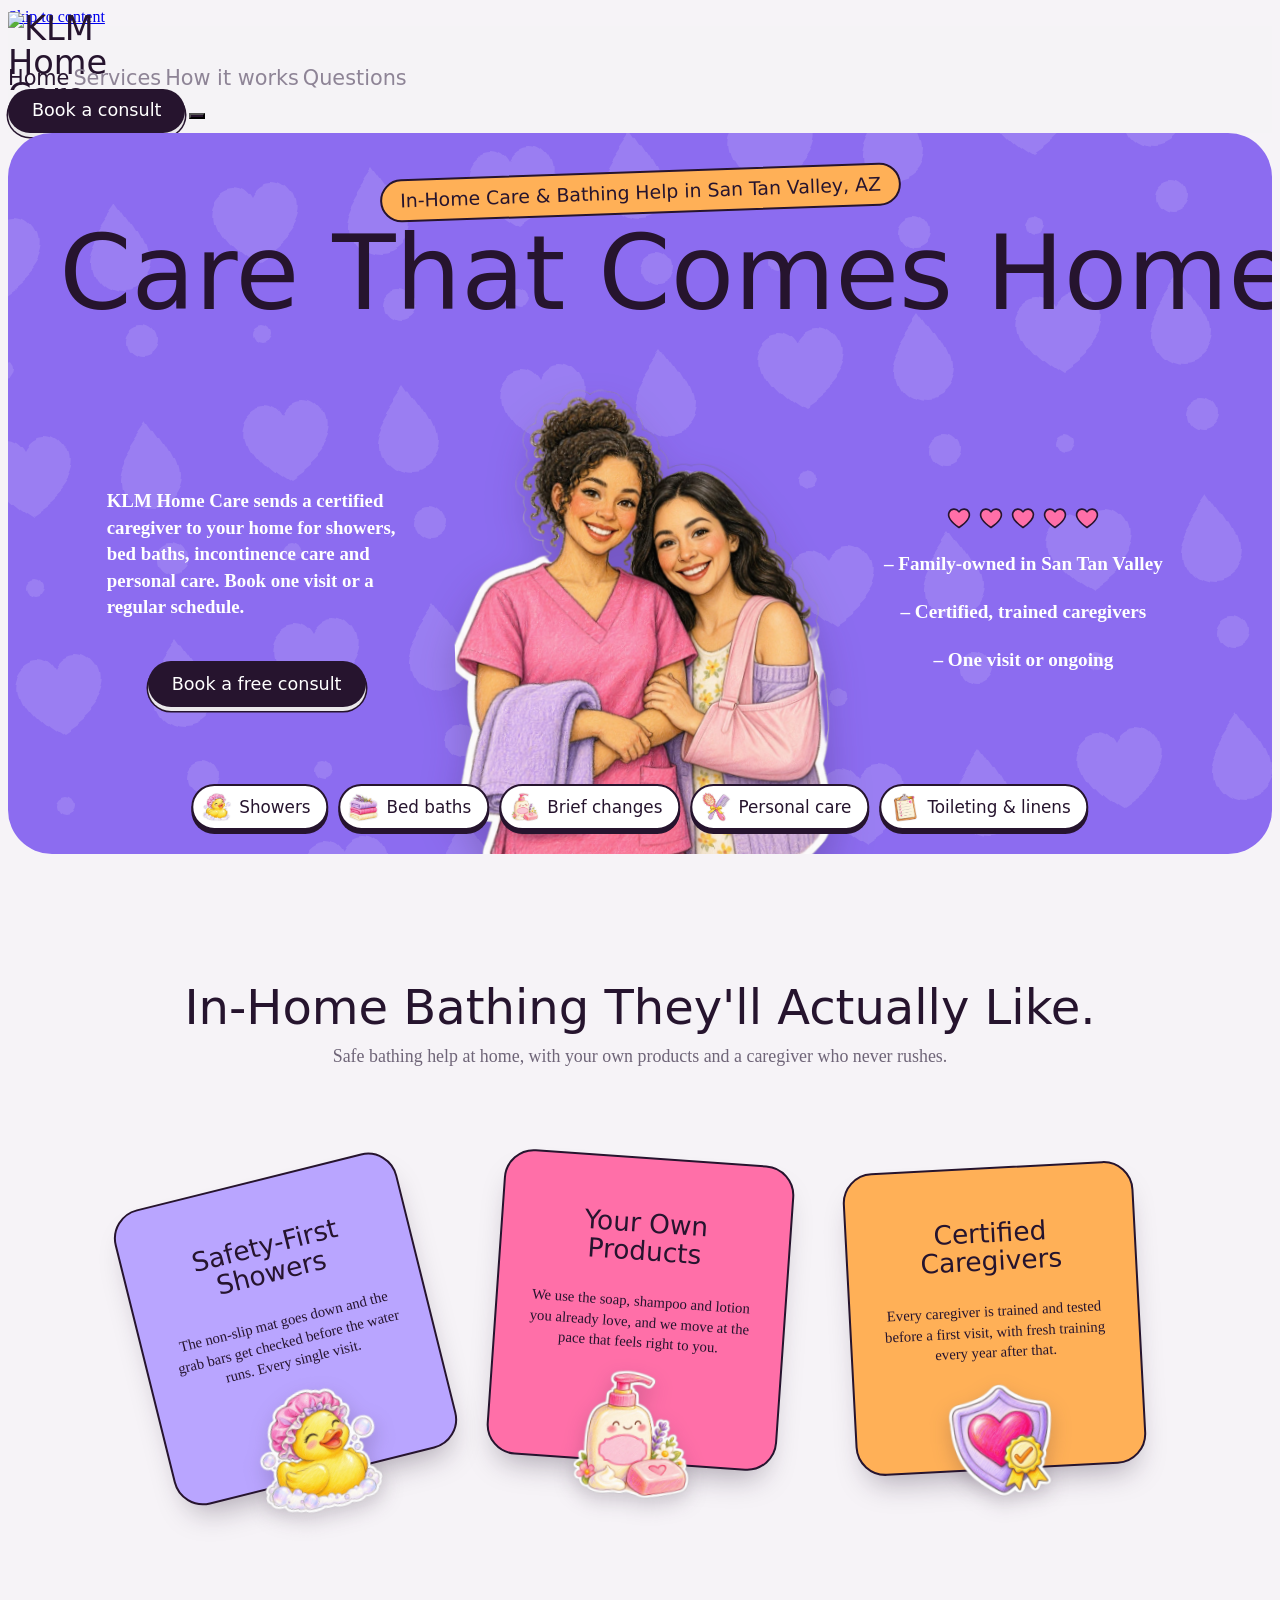
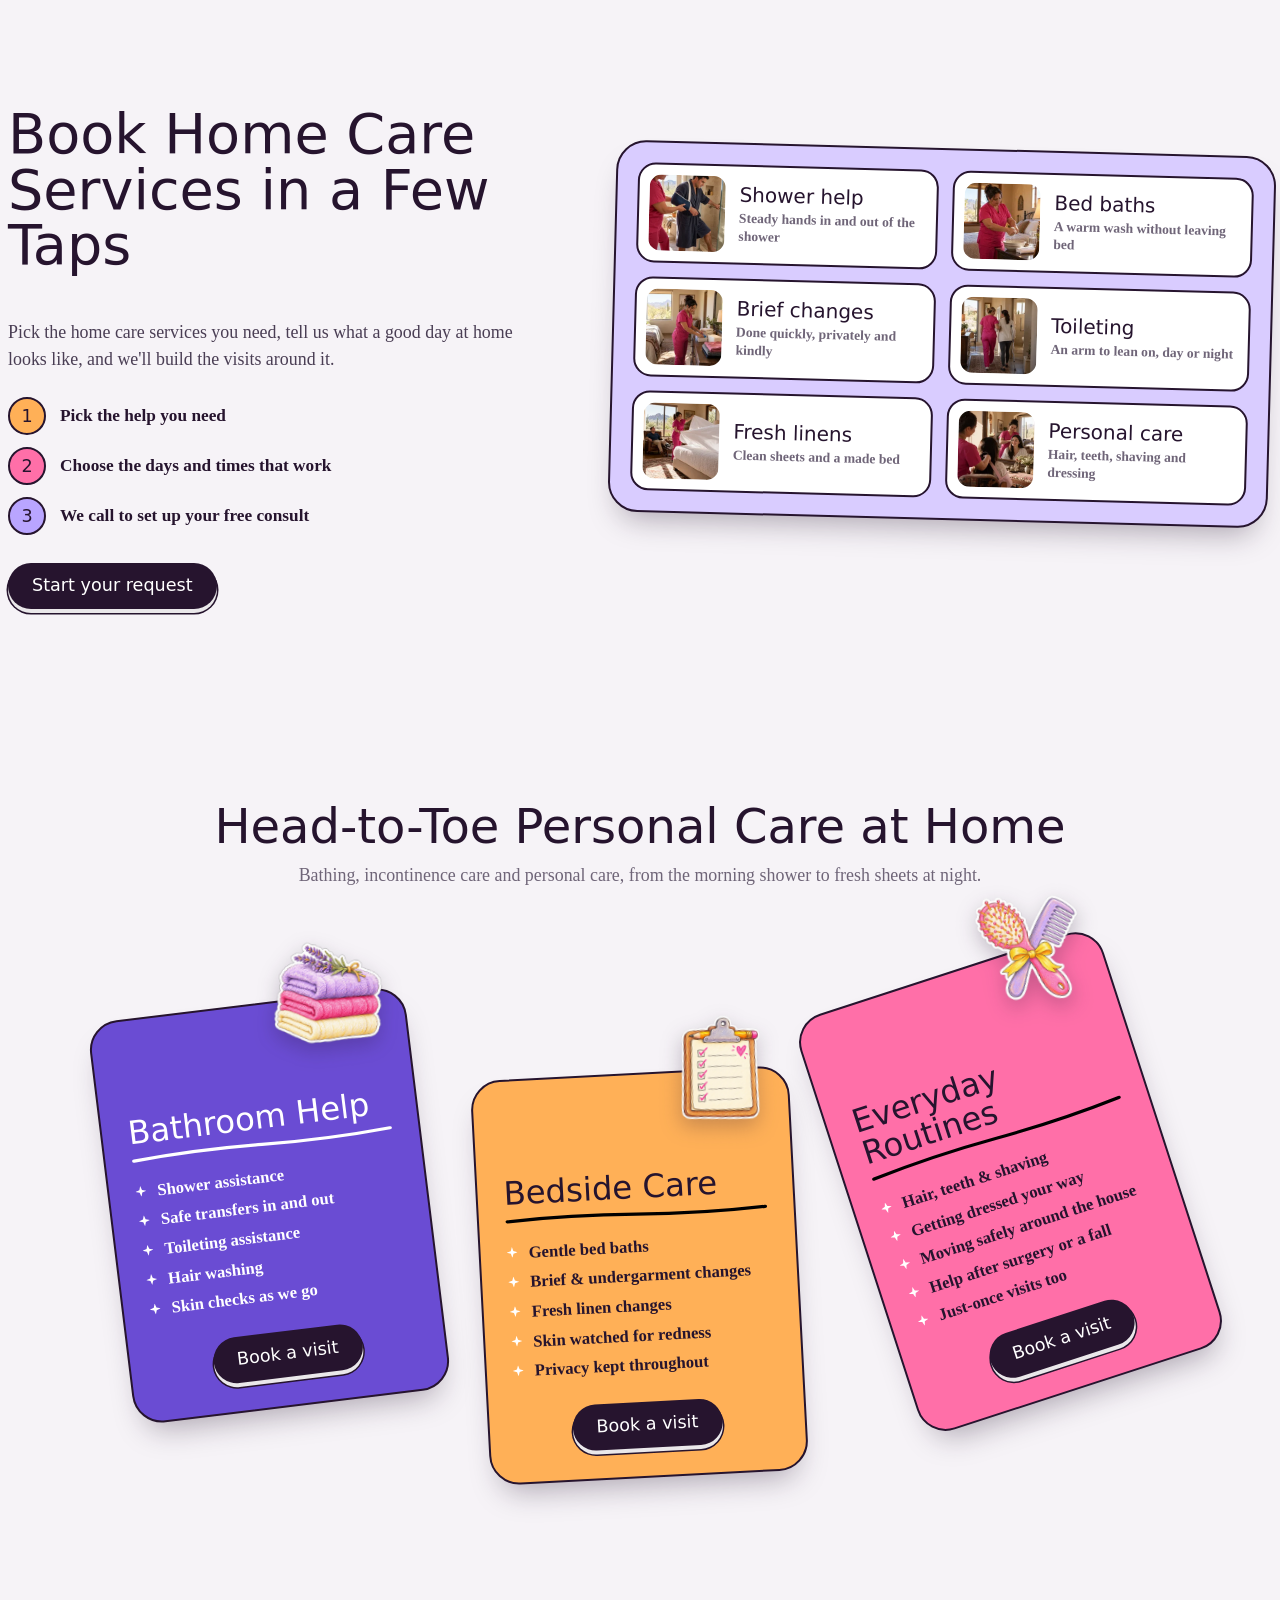
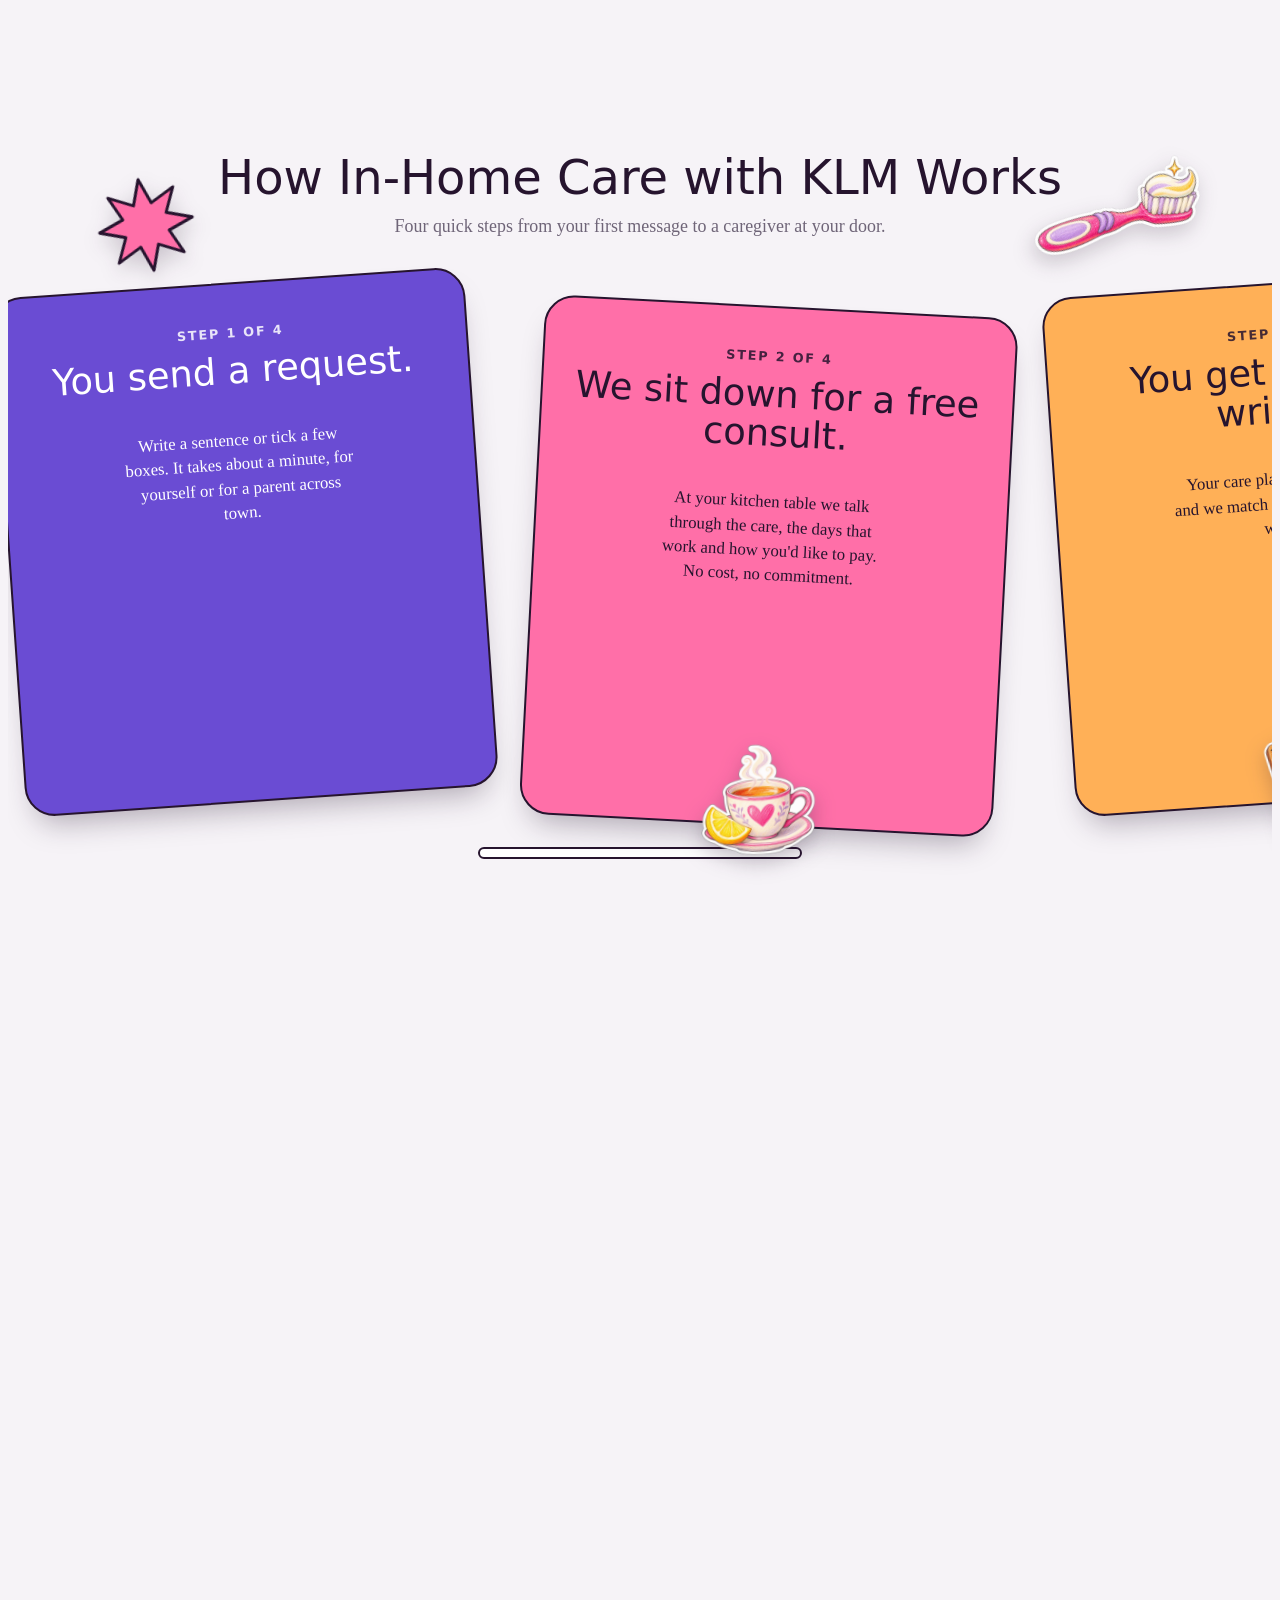
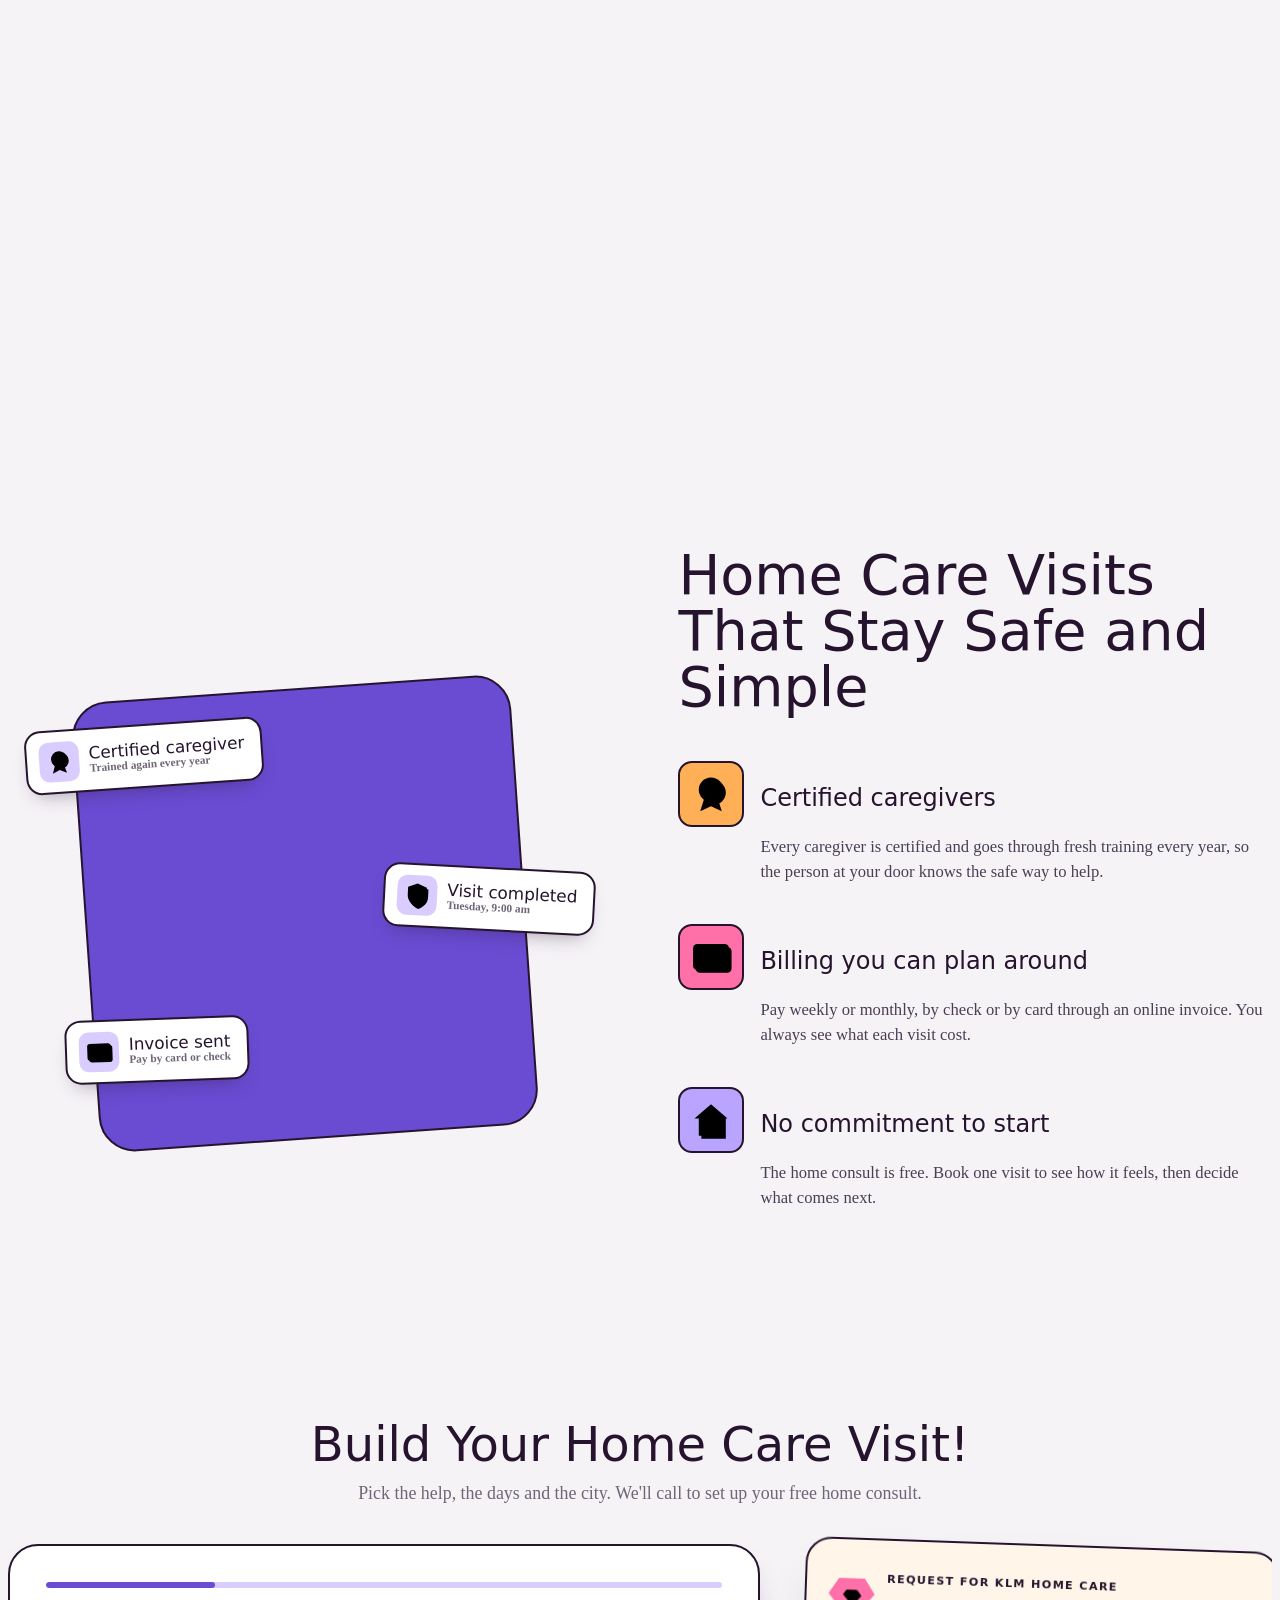
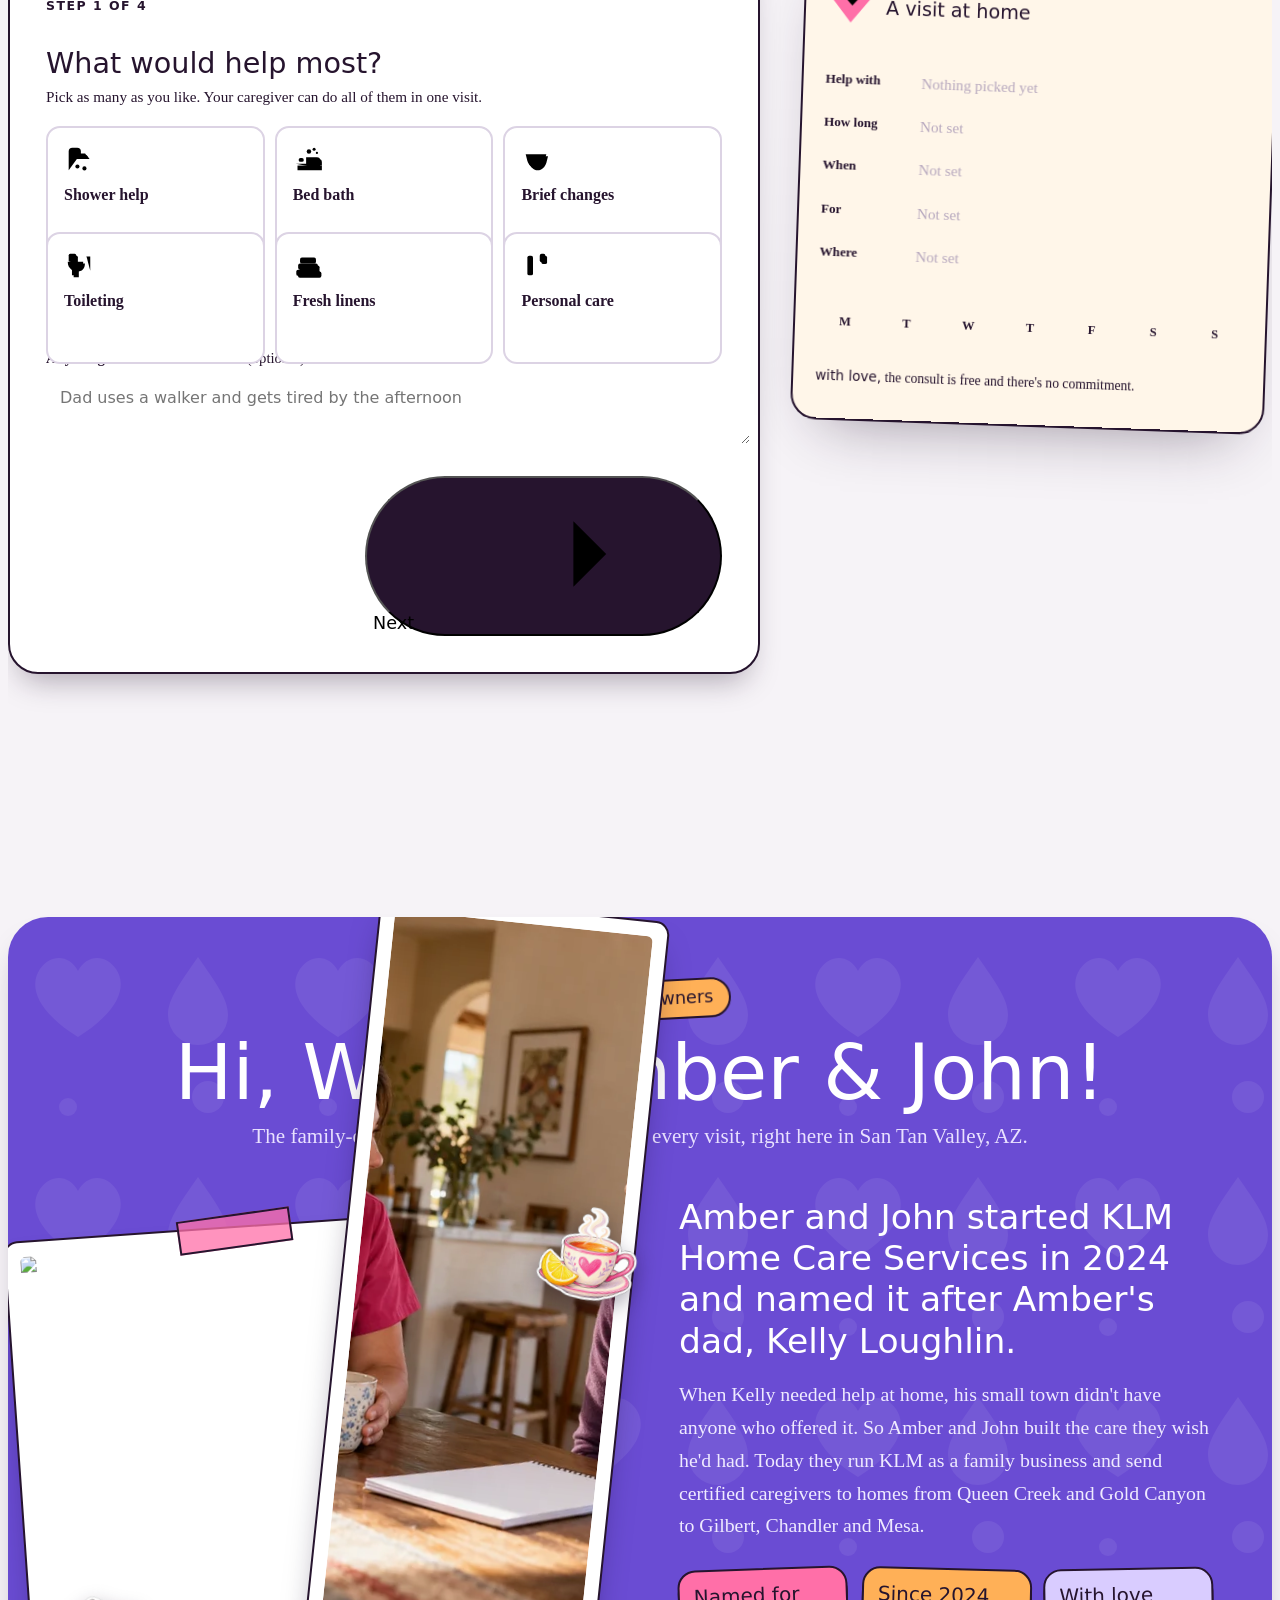
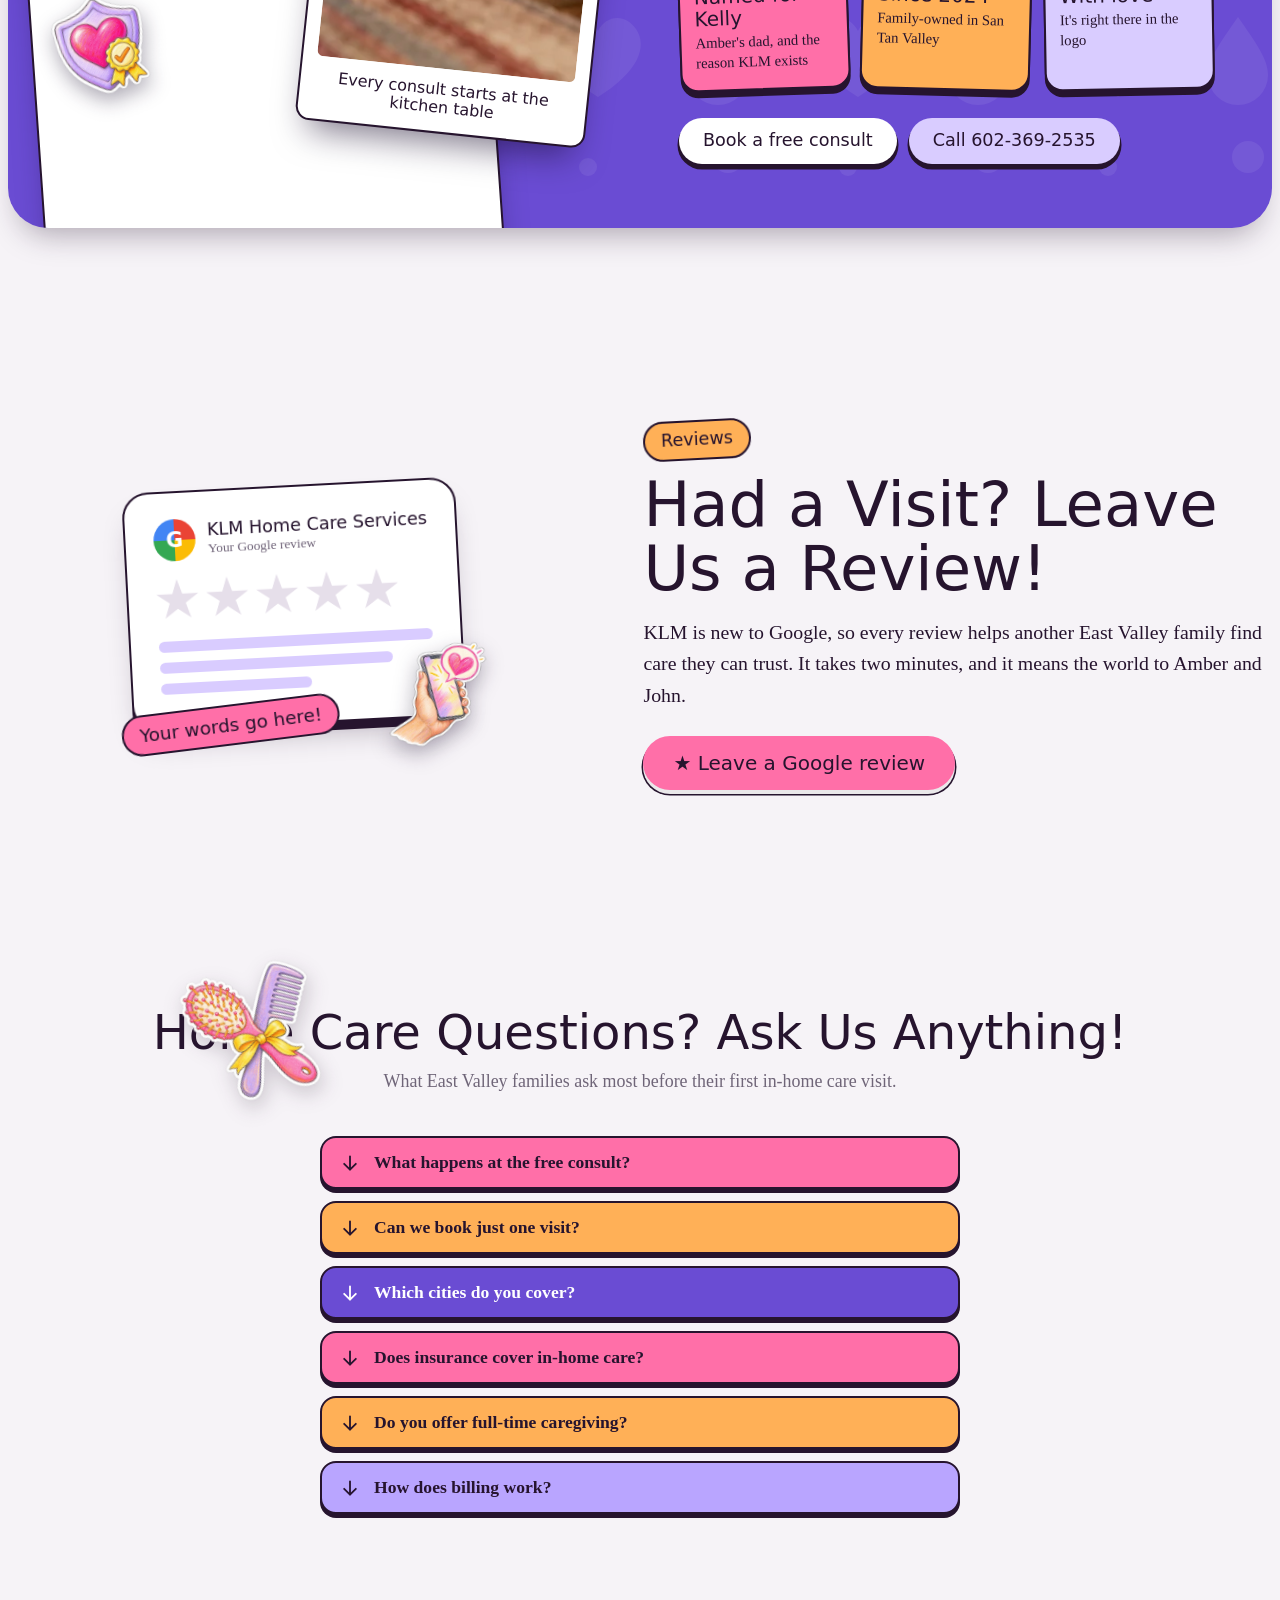
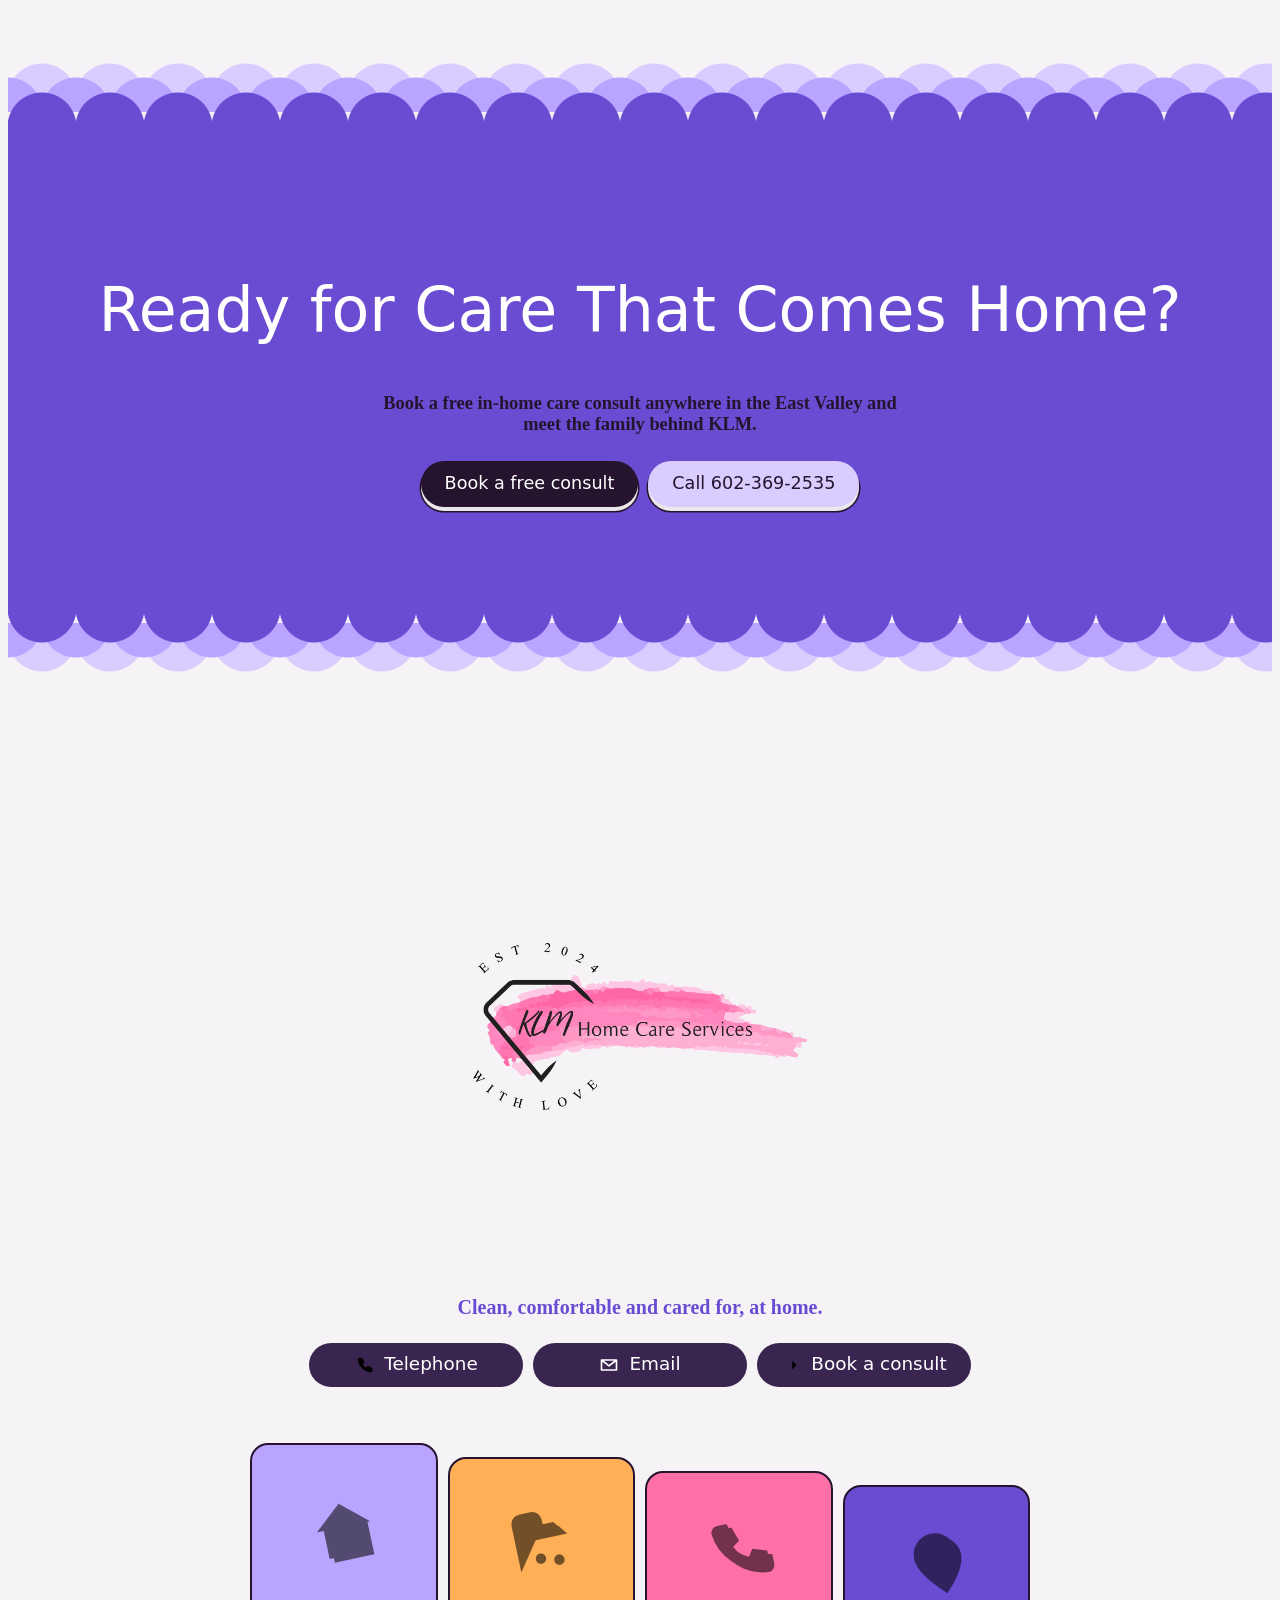
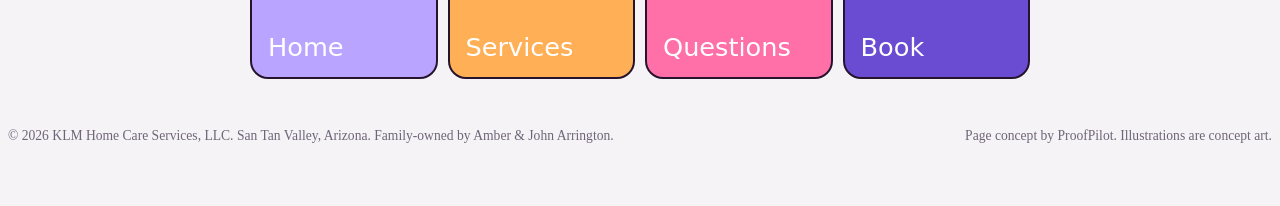
==== index.html @ a7d76eb1 "Update KLM Home Care concept preview" ====
<!doctype html>
<html lang="en">
<head>
<meta charset="utf-8">
<meta name="viewport" content="width=device-width, initial-scale=1">
<title>In-Home Care in San Tan Valley, AZ | KLM Home Care Services</title>
<meta name="description" content="Certified caregivers for in-home bathing, incontinence and personal care in San Tan Valley, Queen Creek, Mesa and the East Valley. Free consult.">
<meta name="robots" content="noindex,nofollow,noarchive">
<meta name="referrer" content="no-referrer">
<meta name="theme-color" content="#F6F3F7">
<link rel="icon" href="assets/img/favicon.svg" type="image/svg+xml">
<link rel="preconnect" href="https://fonts.googleapis.com">
<link rel="preconnect" href="https://fonts.gstatic.com" crossorigin>
<link href="https://fonts.googleapis.com/css2?family=Chewy&family=Cause:wght@400..800&display=swap" rel="stylesheet">
<script>document.documentElement.classList.add("js","hero-go");try{if(/[?&]nointro/.test(location.search))sessionStorage.setItem("klm_intro","1");if(matchMedia("(prefers-reduced-motion: reduce)").matches)document.documentElement.classList.add("intro-seen")}catch(e){}</script>
<link rel="stylesheet" href="assets/site.css?v=42">
<link rel="stylesheet" href="assets/get-care.css?v=1">
<link rel="stylesheet" href="assets/get-care-zoomie.css?v=16">
<link rel="canonical" href="https://klmhomecare.com/">
<meta property="og:type" content="website">
<meta property="og:title" content="In-Home Care in San Tan Valley, AZ | KLM Home Care Services">
<meta property="og:description" content="Certified caregivers for bathing, incontinence and personal care at home across the East Valley. Book a free consult.">
<meta property="og:image" content="https://klmhomecare.com/assets/img/klm-logo-1200.webp">
<script type="application/ld+json">{"@context":"https://schema.org","@graph":[{"@type":"LocalBusiness","@id":"https://klmhomecare.com/#business","name":"KLM Home Care Services, LLC","description":"In-home bathing, incontinence and personal care in San Tan Valley and the East Valley.","url":"https://klmhomecare.com/","telephone":"+1-602-369-2535","email":"klmhomecareservices@gmail.com","image":"https://klmhomecare.com/assets/img/klm-logo-1200.webp","foundingDate":"2024","founder":[{"@type":"Person","name":"Amber Arrington"},{"@type":"Person","name":"John Arrington"}],"address":{"@type":"PostalAddress","addressLocality":"San Tan Valley","addressRegion":"AZ","addressCountry":"US"},"areaServed":[{"@type":"City","name":"San Tan Valley"},{"@type":"City","name":"Queen Creek"},{"@type":"City","name":"Gold Canyon"},{"@type":"City","name":"Apache Junction"},{"@type":"City","name":"Gilbert"},{"@type":"City","name":"Chandler"},{"@type":"City","name":"Mesa"}],"hasOfferCatalog":{"@type":"OfferCatalog","name":"In-home care services","itemListElement":[{"@type":"Offer","itemOffered":{"@type":"Service","name":"Shower assistance"}},{"@type":"Offer","itemOffered":{"@type":"Service","name":"Bed baths"}},{"@type":"Offer","itemOffered":{"@type":"Service","name":"Brief and undergarment changes"}},{"@type":"Offer","itemOffered":{"@type":"Service","name":"Toileting assistance"}},{"@type":"Offer","itemOffered":{"@type":"Service","name":"Linen changes"}},{"@type":"Offer","itemOffered":{"@type":"Service","name":"Personal care"}}]},"sameAs":["https://www.instagram.com/klmhomecareservices","https://www.facebook.com/profile.php?id=61571976104350","https://www.google.com/maps?cid=11521315002730776670"]},{"@type":"FAQPage","mainEntity":[{"@type":"Question","name":"What happens at the free consult?","acceptedAnswer":{"@type":"Answer","text":"We sit down with you at home and talk through the care you need, the days that work, anything we should know, and how you'd like to pay. It costs nothing and there's no commitment."}},{"@type":"Question","name":"Can we book just one visit?","acceptedAnswer":{"@type":"Answer","text":"Yes. One visit, with no package and no contract. Families book us before a family event, or for the week their usual helper is away."}},{"@type":"Question","name":"Which cities do you cover?","acceptedAnswer":{"@type":"Answer","text":"San Tan Valley, Queen Creek, Gold Canyon, Apache Junction, Gilbert, Chandler and Mesa. Just outside those? Call and ask, and we'll tell you straight."}},{"@type":"Question","name":"Does insurance cover in-home care?","acceptedAnswer":{"@type":"Answer","text":"Usually not. Custodial care like bathing isn't covered by Medicare, Medicaid or most commercial insurance. A private long-term care policy may reimburse you or pay us directly, and if you already qualify for the VA's Aid & Attendance benefit, we'll look at that with you."}},{"@type":"Question","name":"Do you offer full-time caregiving?","acceptedAnswer":{"@type":"Answer","text":"No. We focus on bathing, incontinence and personal care visits so we can do them really well, on the days you choose."}},{"@type":"Question","name":"How does billing work?","acceptedAnswer":{"@type":"Answer","text":"Weekly or monthly, by check or by card through secure online invoices."}}]}]}</script>
</head>
<body class="gc zm">

<svg width="0" height="0" style="position:absolute" aria-hidden="true">
  <defs>
    <symbol id="i-shower" viewBox="0 0 32 32"><g class="du" transform="translate(1.8 2)"><path d="M13.5 10h9l3 4h-15z"/><circle cx="12.5" cy="22" r="2.2"/><circle cx="20" cy="24" r="2.2"/></g><path d="M5 28V8a4 4 0 0 1 4-4h5a4 4 0 0 1 4 4v2"/><path d="M13.5 10h9l3 4h-15z"/><g class="ac"><path d="M12.5 18.5l-.8 2.2M18 18.5v2.4M23.5 18.5l.8 2.2M14.6 24.2l-.8 2.2M21.4 24.2l.8 2.2"/></g></symbol>
    <symbol id="i-bedbath" viewBox="0 0 32 32"><g class="du" transform="translate(1.8 2)"><path d="M3 21h26v5H3z"/><path d="M14 14h11.5a3.5 3.5 0 0 1 3.5 3.5V21H14z"/></g><path d="M3 26V10M3 21h26v5M29 21v-3.5a3.5 3.5 0 0 0-3.5-3.5H14v7"/><rect x="6" y="15" width="5.5" height="4" rx="2"/><g class="ac"><circle cx="17" cy="8" r="2.4"/><circle cx="22.5" cy="5.5" r="1.6"/><circle cx="25.5" cy="9.5" r="1.2"/></g></symbol>
    <symbol id="i-brief" viewBox="0 0 32 32"><g class="du" transform="translate(1.8 2)"><path d="M5 11h22l-1.6 6.4C24 22.6 20.4 26 16 26s-8-3.4-9.4-8.6z"/></g><path d="M5 11h22l-1.6 6.4C24 22.6 20.4 26 16 26s-8-3.4-9.4-8.6z"/><path d="M11 18.5c2.2.6 4 2.7 5 7.5M21 18.5c-2.2.6-4 2.7-5 7.5"/><path class="ac" d="M5 7.5h22"/></symbol>
    <symbol id="i-toilet" viewBox="0 0 32 32"><g class="du" transform="translate(1.8 2)"><rect x="5" y="4" width="8" height="8.5" rx="1.6"/><path d="M4 12.5h16.5c0 5-2.6 8-6.5 8.4V27H8.5v-6.4C5.6 19.6 4 16.6 4 12.5z"/></g><rect x="5" y="4" width="8" height="8.5" rx="1.6"/><path d="M4 12.5h16.5c0 5-2.6 8-6.5 8.4V27H8.5v-6.4C5.6 19.6 4 16.6 4 12.5z"/><g class="ac"><path d="M24 7h4v15"/><circle cx="24" cy="7" r=".2"/></g></symbol>
    <symbol id="i-linens" viewBox="0 0 32 32"><g class="du" transform="translate(1.8 2)"><rect x="3.5" y="21" width="25" height="6.5" rx="2"/><rect x="5.5" y="14.5" width="21" height="6.5" rx="2"/></g><rect x="3.5" y="21" width="25" height="6.5" rx="2"/><rect x="5.5" y="14.5" width="21" height="6.5" rx="2"/><rect class="ac-fill" x="7.5" y="8" width="17" height="6.5" rx="2"/><path d="M7.5 11.2h17"/><path class="ac" d="M16 4.5v2"/></symbol>
    <symbol id="i-personal" viewBox="0 0 32 32"><g class="du" transform="translate(1.8 2)"><rect x="20" y="4" width="6" height="9" rx="2"/><rect x="5" y="4" width="6" height="21" rx="2"/></g><path d="M7 4v24"/><path d="M7 7h4M7 10.5h4M7 14h4M7 17.5h4M7 21h4"/><path d="M23 28V13"/><rect x="20" y="4" width="6" height="9" rx="2"/><path class="ac" d="M20 6.5h-2.6M20 9h-2.6M20 11.5h-2.6"/></symbol>
    <symbol id="i-cal" viewBox="0 0 32 32"><g class="du" transform="translate(1.8 2)"><rect x="4" y="6" width="24" height="22" rx="3"/></g><rect x="4" y="6" width="24" height="22" rx="3"/><path d="M4 12.5h24M10.5 3.5v5M21.5 3.5v5"/><circle class="ac-fill" cx="11" cy="19" r="2"/><circle cx="21" cy="19" r="2"/></symbol>
    <symbol id="i-phone" viewBox="0 0 32 32"><g class="du" transform="translate(1.8 2)"><path d="M9 4.5h4l2 6-3 2a15 15 0 0 0 7.5 7.5l2-3 6 2v4a3 3 0 0 1-3 3A20 20 0 0 1 6 7.5a3 3 0 0 1 3-3z"/></g><path d="M9 4.5h4l2 6-3 2a15 15 0 0 0 7.5 7.5l2-3 6 2v4a3 3 0 0 1-3 3A20 20 0 0 1 6 7.5a3 3 0 0 1 3-3z"/></symbol>
    <symbol id="i-mail" viewBox="0 0 32 32"><g class="du" transform="translate(1.8 2)"><rect x="3.5" y="7" width="25" height="18" rx="3"/></g><rect x="3.5" y="7" width="25" height="18" rx="3"/><path d="M4.5 9l11.5 8.5L27.5 9"/></symbol>
    <symbol id="i-gem" viewBox="0 0 32 32"><g class="du" transform="translate(1.8 2)"><path d="M8.5 6h15l5 7-12.5 14L3.5 13z"/></g><path d="M8.5 6h15l5 7-12.5 14L3.5 13z"/><path class="ac" d="M3.5 13h25"/></symbol>
    <symbol id="i-pin" viewBox="0 0 32 32"><g class="du" transform="translate(1.8 2)"><path d="M16 29s9-8.2 9-15a9 9 0 0 0-18 0c0 6.8 9 15 9 15z"/></g><path d="M16 29s9-8.2 9-15a9 9 0 0 0-18 0c0 6.8 9 15 9 15z"/><circle class="ac" cx="16" cy="14" r="3.2"/></symbol>
    <symbol id="i-card" viewBox="0 0 32 32"><g class="du" transform="translate(1.8 2)"><rect x="3.5" y="7" width="25" height="18" rx="3"/></g><rect x="3.5" y="7" width="25" height="18" rx="3"/><path class="ac" d="M3.5 12.5h25"/><path d="M8 20h6"/></symbol>
    <symbol id="i-badge" viewBox="0 0 32 32"><g class="du" transform="translate(1.8 2)"><circle cx="16" cy="13" r="8.5"/></g><circle cx="16" cy="13" r="8.5"/><path d="M11 20l-2.5 8 7.5-3.4 7.5 3.4L21 20"/><path class="ac" d="M12.4 13l2.6 2.6 4.8-5"/></symbol>
    <symbol id="i-home" viewBox="0 0 32 32"><g class="du" transform="translate(1.8 2)"><path d="M7.5 13v14h17V13L16 5.5z"/></g><path d="M4.5 15L16 5l11.5 10"/><path d="M7.5 13v14h17V13"/><path class="ac" d="M16 25.5s-4.5-2.7-4.5-6a2.4 2.4 0 0 1 4.5-1.2 2.4 2.4 0 0 1 4.5 1.2c0 3.3-4.5 6-4.5 6z"/></symbol>
    <symbol id="i-insta" viewBox="0 0 32 32"><rect x="5" y="5" width="22" height="22" rx="6"/><circle cx="16" cy="16" r="5"/><circle cx="22.3" cy="9.7" r=".8"/></symbol>
    <symbol id="i-fb" viewBox="0 0 32 32"><path d="M18 28V17h3.6l.6-4.3H18V10c0-1.2.4-2.1 2.1-2.1h2.2V4.1A29 29 0 0 0 19.1 4C16 4 13.8 5.9 13.8 9.4v3.3h-3.6V17h3.6v11"/></symbol>
    <symbol id="i-shield" viewBox="0 0 32 32"><g class="du" transform="translate(1.8 2)"><path d="M16 3.5l10 4v8c0 6.5-4.4 10.8-10 13-5.6-2.2-10-6.5-10-13v-8z"/></g><path d="M16 3.5l10 4v8c0 6.5-4.4 10.8-10 13-5.6-2.2-10-6.5-10-13v-8z"/><path class="ac" d="M11.5 16l3 3 6-6.5"/></symbol>
    <symbol id="i-arrow" viewBox="0 0 32 32"><path d="M6 16h19M18 9l7 7-7 7"/></symbol>
  </defs>
</svg>

<div class="intro" id="intro" aria-hidden="true">
  <div class="intro-bg"></div>
  <div class="intro-stage" id="intro-stage">
    <img class="intro-logo" id="intro-logo" src="assets/img/klm-logo-640.webp" width="640" height="320" alt="">
  </div>
  <button class="intro-skip" type="button">Skip</button>
</div>

<template id="bfly-tpl"><svg class="bfly" viewBox="0 0 40 32"><g class="wl"><path class="fw" d="M19.5 14C15 4 6.5-.8 2.6 3.3C-.6 6.9 2.6 13.6 8.8 15.4C12.9 16.5 17 16.1 19.5 15.5Z"/><path class="hw" d="M19.5 17C14 17 7.5 19.2 6.6 24C5.9 28.4 9.9 30.2 13 28.2C16.1 26.2 18.6 21.2 19.5 18Z"/><path class="vn" d="M18.6 15C14 11.4 9 7.6 4.6 5.4M18.6 17.6C15 19.4 11.2 22.4 9.4 26"/><circle class="sp" cx="5.6" cy="5.8" r="1.35"/><circle class="sp" cx="8.6" cy="4.2" r=".85"/></g><g class="wr"><g transform="matrix(-1 0 0 1 40 0)"><path class="fw" d="M19.5 14C15 4 6.5-.8 2.6 3.3C-.6 6.9 2.6 13.6 8.8 15.4C12.9 16.5 17 16.1 19.5 15.5Z"/><path class="hw" d="M19.5 17C14 17 7.5 19.2 6.6 24C5.9 28.4 9.9 30.2 13 28.2C16.1 26.2 18.6 21.2 19.5 18Z"/><path class="vn" d="M18.6 15C14 11.4 9 7.6 4.6 5.4M18.6 17.6C15 19.4 11.2 22.4 9.4 26"/><circle class="sp" cx="5.6" cy="5.8" r="1.35"/><circle class="sp" cx="8.6" cy="4.2" r=".85"/></g></g><ellipse class="bd" cx="20" cy="17" rx="1.3" ry="7"/><path class="an" d="M19.5 11C18 6 16.5 4 15 3M20.5 11C22 6 23.5 4 25 3"/></svg></template>
<a class="skip" href="#main">Skip to content</a>

<header class="site-head zm-head" id="top">
  <div class="wrap head-row">
    <a class="zm-logo" href="#top" aria-label="KLM Home Care Services, home"><img src="assets/img/klm-logo-640.webp" width="640" height="320" alt="KLM Home Care Services, est. 2024, with love"></a>
    <nav class="nav zm-nav" aria-label="Main">
      <a href="#top" aria-current="page">Home</a>
      <a href="#care">Services</a>
      <a href="#steps">How it works</a>
      <a href="#faq">Questions</a>
    </nav>
    <a class="zm-pill zm-head-cta" href="#request">Book a consult</a>
    <button class="menu-btn" aria-expanded="false" aria-controls="mnav" aria-label="Open menu"><span></span><span></span></button>
  </div>
  <nav class="mnav" id="mnav" aria-label="Mobile">
    <a href="#top">Home</a><a href="#care">Services</a><a href="#steps">How it works</a><a href="#faq">Questions</a><a href="#request">Book a consult</a>
    <a class="mnav-phone" href="#" data-preview-off="1">Call 602-369-2535</a>
  </nav>
</header>

<main id="main">

<section class="zm-hero">
  <div class="zm-hero-panel">
    <h1 class="zm-hero-tag">In-Home Care &amp; Bathing Help in San Tan Valley, AZ</h1>
    <p class="zm-hero-title">Care That Comes Home!</p>
    <img class="zm-hero-art" src="assets/img/zm/hero.webp" width="805" height="1200" alt="Colored-pencil sticker of a KLM caregiver in pink scrubs arm in arm with a smiling young woman wearing a sling" fetchpriority="high">
    <div class="zm-hero-l">
      <p>KLM Home Care sends a certified caregiver to your home for showers, bed baths, incontinence care and personal care. Book one visit or a regular schedule.</p>
      <a class="zm-pill" href="#request">Book a free consult</a>
    </div>
    <div class="zm-hero-r">
      <p class="zm-hearts" aria-hidden="true"><svg><use href="#zm-heart"/></svg><svg><use href="#zm-heart"/></svg><svg><use href="#zm-heart"/></svg><svg><use href="#zm-heart"/></svg><svg><use href="#zm-heart"/></svg></p>
      <p>Family-owned in San Tan Valley</p>
      <p>Certified, trained caregivers</p>
      <p>One visit or ongoing</p>
    </div>
    <ul class="zm-hero-svcs" aria-label="What KLM helps with">
      <li><img src="assets/img/zm/duck.webp" alt="" width="40" height="40">Showers</li>
      <li><img src="assets/img/zm/towels.webp" alt="" width="40" height="40">Bed baths</li>
      <li><img src="assets/img/zm/lotion.webp" alt="" width="40" height="40">Brief changes</li>
      <li><img src="assets/img/zm/hairbrush.webp" alt="" width="40" height="40">Personal care</li>
      <li><img src="assets/img/zm/clipboard.webp" alt="" width="40" height="40">Toileting &amp; linens</li>
    </ul>
  </div>
</section>

<section class="zm-love">
  <div class="wrap">
    <h2 class="zm-h">In-Home Bathing They'll Actually Like.</h2>
    <p class="zm-sub">Safe bathing help at home, with your own products and a caregiver who never rushes.</p>
    <div class="zm-love-row">
      <article class="zm-tile t-lav">
        <h3>Safety-First Showers</h3>
        <p>The non-slip mat goes down and the grab bars get checked before the water runs. Every single visit.</p>
        <img src="assets/img/zm/duck.webp" alt="" loading="lazy">
      </article>
      <article class="zm-tile t-pink">
        <h3>Your Own Products</h3>
        <p>We use the soap, shampoo and lotion you already love, and we move at the pace that feels right to you.</p>
        <img src="assets/img/zm/lotion.webp" alt="" loading="lazy">
      </article>
      <article class="zm-tile t-sun">
        <h3>Certified Caregivers</h3>
        <p>Every caregiver is trained and tested before a first visit, with fresh training every year after that.</p>
        <img src="assets/img/zm/shield.webp" alt="" loading="lazy">
      </article>
    </div>
  </div>
</section>

<section class="at-post" id="ask">
  <div class="wrap at-post-grid">
    <div class="at-post-copy">
      <h2>Book Home Care Services in a Few Taps</h2>
      <p>Pick the home care services you need, tell us what a good day at home looks like, and we'll build the visits around it.</p>
      <ol class="at-steps">
        <li><span>1</span>Pick the help you need</li>
        <li><span>2</span>Choose the days and times that work</li>
        <li><span>3</span>We call to set up your free consult</li>
      </ol>
      <a class="zm-pill" href="#request">Start your request</a>
    </div>
    <div class="at-cats" role="group" aria-label="Care you can ask for">
        <button type="button" class="at-cat" data-pick="shower">
          <img src="assets/img/at/shower.webp" alt="" width="160" height="160" loading="lazy">
          <span><b>Shower help</b><small>Steady hands in and out of the shower</small></span>
        </button>
        <button type="button" class="at-cat" data-pick="bedbath">
          <img src="assets/img/at/bedbath.webp" alt="" width="160" height="160" loading="lazy">
          <span><b>Bed baths</b><small>A warm wash without leaving bed</small></span>
        </button>
        <button type="button" class="at-cat" data-pick="brief">
          <img src="assets/img/at/brief.webp" alt="" width="160" height="160" loading="lazy">
          <span><b>Brief changes</b><small>Done quickly, privately and kindly</small></span>
        </button>
        <button type="button" class="at-cat" data-pick="toilet">
          <img src="assets/img/at/toilet.webp" alt="" width="160" height="160" loading="lazy">
          <span><b>Toileting</b><small>An arm to lean on, day or night</small></span>
        </button>
        <button type="button" class="at-cat" data-pick="linens">
          <img src="assets/img/at/linens.webp" alt="" width="160" height="160" loading="lazy">
          <span><b>Fresh linens</b><small>Clean sheets and a made bed</small></span>
        </button>
        <button type="button" class="at-cat" data-pick="personal">
          <img src="assets/img/at/personal.webp" alt="" width="160" height="160" loading="lazy">
          <span><b>Personal care</b><small>Hair, teeth, shaving and dressing</small></span>
        </button>
    </div>
  </div>
</section>

<section class="zm-care" id="care">
  <div class="wrap">
    <h2 class="zm-h">Head-to-Toe Personal Care at Home</h2>
    <p class="zm-sub">Bathing, incontinence care and personal care, from the morning shower to fresh sheets at night.</p>
    <div class="zm-care-row">
      <article class="zm-svc s-deep">
        <img class="zm-pin" src="assets/img/zm/towels.webp" alt="Sticker of folded towels" loading="lazy">
        <h3>Bathroom Help</h3>
        <ul><li>Shower assistance</li><li>Safe transfers in and out</li><li>Toileting assistance</li><li>Hair washing</li><li>Skin checks as we go</li></ul>
        <button type="button" class="zm-pill" data-pick="shower,toilet">Book a visit</button>
      </article>
      <article class="zm-svc s-sun">
        <img class="zm-pin" src="assets/img/zm/clipboard.webp" alt="Sticker of a care checklist on a clipboard" loading="lazy">
        <h3>Bedside Care</h3>
        <ul><li>Gentle bed baths</li><li>Brief &amp; undergarment changes</li><li>Fresh linen changes</li><li>Skin watched for redness</li><li>Privacy kept throughout</li></ul>
        <button type="button" class="zm-pill" data-pick="bedbath,brief,linens">Book a visit</button>
      </article>
      <article class="zm-svc s-pink">
        <img class="zm-pin" src="assets/img/zm/hairbrush.webp" alt="Sticker of a hairbrush and comb" loading="lazy">
        <h3>Everyday Routines</h3>
        <ul><li>Hair, teeth &amp; shaving</li><li>Getting dressed your way</li><li>Moving safely around the house</li><li>Help after surgery or a fall</li><li>Just-once visits too</li></ul>
        <button type="button" class="zm-pill" data-pick="personal">Book a visit</button>
      </article>
    </div>
  </div>
</section>

<section class="zm-steps" id="steps">
  <div class="zm-steps-pin">
    <img class="zm-prop zm-prop-tooth" src="assets/img/zm/toothbrush.webp" alt="" loading="lazy">
    <svg class="zm-prop zm-prop-star" viewBox="0 0 100 100" aria-hidden="true"><path d="M50 4l9 25 24-12-11 24 25 9-25 9 11 24-24-12-9 25-9-25-24 12 11-24-25-9 25-9-11-24 24 12z" fill="#FF6FA8" stroke="#26142E" stroke-width="3" stroke-linejoin="round"/></svg>
    <div class="wrap">
      <h2 class="zm-h">How In-Home Care with KLM Works</h2>
      <p class="zm-sub">Four quick steps from your first message to a caregiver at your door.</p>
    </div>
    <div class="zm-track" id="track">
      <article class="zm-card c-deep" data-i="1">
          <p class="zm-card-k">Step 1 of 4</p>
          <h3>You send a request.</h3>
          <p>Write a sentence or tick a few boxes. It takes about a minute, for yourself or for a parent across town.</p>
          <img src="assets/img/zm/phone.webp" alt="" loading="lazy">
        </article>
      <article class="zm-card c-pink" data-i="2">
          <p class="zm-card-k">Step 2 of 4</p>
          <h3>We sit down for a free consult.</h3>
          <p>At your kitchen table we talk through the care, the days that work and how you'd like to pay. No cost, no commitment.</p>
          <img src="assets/img/zm/teacup.webp" alt="" loading="lazy">
        </article>
      <article class="zm-card c-sun" data-i="3">
          <p class="zm-card-k">Step 3 of 4</p>
          <h3>You get a plan in writing.</h3>
          <p>Your care plan lists every visit, and we match you with a caregiver who fits.</p>
          <img src="assets/img/zm/clipboard.webp" alt="" loading="lazy">
        </article>
      <article class="zm-card c-lav" data-i="4">
          <p class="zm-card-k">Step 4 of 4</p>
          <h3>Your caregiver arrives.</h3>
          <p>On the days you picked, with the mat down before the water runs.</p>
          <img src="assets/img/zm/duck.webp" alt="" loading="lazy">
        </article>
      <div class="zm-track-end">
        <p>Plans can change any time after the consult.</p>
        <a class="zm-pill" href="#request">Start your request</a>
      </div>
    </div>
    <div class="zm-progress" aria-hidden="true"><span id="track-bar"></span></div>
  </div>
</section>

<section class="at-trust">
  <div class="wrap at-trust-grid">
    <figure class="at-trust-art">
      <div class="at-trust-bg"></div>
      <img class="at-trust-person" src="assets/img/at/trust.webp" alt="A KLM caregiver in pink scrubs holding a folded towel" width="800" height="1000" loading="lazy">
      <p class="at-chip at-chip-a"><svg class="ico" aria-hidden="true"><use href="#i-badge"/></svg><span><b>Certified caregiver</b><small>Trained again every year</small></span></p>
      <p class="at-chip at-chip-b"><svg class="ico" aria-hidden="true"><use href="#i-shield"/></svg><span><b>Visit completed</b><small>Tuesday, 9:00 am</small></span></p>
      <p class="at-chip at-chip-c"><svg class="ico" aria-hidden="true"><use href="#i-card"/></svg><span><b>Invoice sent</b><small>Pay by card or check</small></span></p>
    </figure>
    <div class="at-trust-copy">
      <h2>Home Care Visits That Stay Safe and Simple</h2>
      <ul class="at-feats">
        <li><svg class="ico" aria-hidden="true"><use href="#i-badge"/></svg><div><h3>Certified caregivers</h3><p>Every caregiver is certified and goes through fresh training every year, so the person at your door knows the safe way to help.</p></div></li>
        <li><svg class="ico" aria-hidden="true"><use href="#i-card"/></svg><div><h3>Billing you can plan around</h3><p>Pay weekly or monthly, by check or by card through an online invoice. You always see what each visit cost.</p></div></li>
        <li><svg class="ico" aria-hidden="true"><use href="#i-home"/></svg><div><h3>No commitment to start</h3><p>The home consult is free. Book one visit to see how it feels, then decide what comes next.</p></div></li>
      </ul>
    </div>
  </div>
</section>

<section class="gc-build zm-build" id="request">
  <div class="wrap">
    <div class="gc-build-head">
      <h2 class="zm-h">Build Your Home Care Visit!</h2>
      <p class="zm-sub">Pick the help, the days and the city. We'll call to set up your free home consult.</p>
    </div>
    <div class="gc-build-grid">
      <form class="wiz" id="wiz" novalidate>
        <div class="wiz-bar"><span id="wiz-fill"></span></div>
        <p class="wiz-count" id="wiz-count">Step 1 of 4</p>

        <fieldset class="wiz-step on" data-step="0">
          <legend>What would help most?</legend>
          <p class="wiz-hint">Pick as many as you like. Your caregiver can do all of them in one visit.</p>
          <div class="gc-pick pick-svc">
            <label><input type="checkbox" name="svc" value="shower"><span><svg class="ico"><use href="#i-shower"/></svg>Shower help</span></label>
            <label><input type="checkbox" name="svc" value="bedbath"><span><svg class="ico"><use href="#i-bedbath"/></svg>Bed bath</span></label>
            <label><input type="checkbox" name="svc" value="brief"><span><svg class="ico"><use href="#i-brief"/></svg>Brief changes</span></label>
            <label><input type="checkbox" name="svc" value="toilet"><span><svg class="ico"><use href="#i-toilet"/></svg>Toileting</span></label>
            <label><input type="checkbox" name="svc" value="linens"><span><svg class="ico"><use href="#i-linens"/></svg>Fresh linens</span></label>
            <label><input type="checkbox" name="svc" value="personal"><span><svg class="ico"><use href="#i-personal"/></svg>Personal care</span></label>
          </div>
          <label class="wiz-note" for="wiz-note">Anything else we should know? <em>(optional)</em></label>
          <textarea id="wiz-note" name="note" rows="2" placeholder="Dad uses a walker and gets tired by the afternoon"></textarea>
        </fieldset>

        <fieldset class="wiz-step" data-step="1">
          <legend>How long do you need help?</legend>
          <p class="wiz-hint">Your plan can change any time after the consult.</p>
          <div class="gc-pick pick-len">
            <label><input type="radio" name="len" value="once"><span><b>Just once</b><small>One visit, no package and no contract. Before a family event, or the week your usual helper is away.</small></span></label>
            <label><input type="radio" name="len" value="weeks"><span><b>A few weeks</b><small>Help after a surgery, a fall or a hospital stay, until you can safely do it yourself.</small></span></label>
            <label><input type="radio" name="len" value="ongoing"><span><b>For the long run</b><small>A steady routine on the days you choose, with the same caregiver.</small></span></label>
          </div>
        </fieldset>

        <fieldset class="wiz-step" data-step="2">
          <legend>Which days and times work?</legend>
          <p class="wiz-hint">A best guess is fine, since we confirm the schedule with you at the consult.</p>
          <div class="gc-pick pick-days" role="group" aria-label="Days">
            <label><input type="checkbox" name="day" value="Mon"><span>Mon</span></label>
            <label><input type="checkbox" name="day" value="Tue"><span>Tue</span></label>
            <label><input type="checkbox" name="day" value="Wed"><span>Wed</span></label>
            <label><input type="checkbox" name="day" value="Thu"><span>Thu</span></label>
            <label><input type="checkbox" name="day" value="Fri"><span>Fri</span></label>
            <label><input type="checkbox" name="day" value="Sat"><span>Sat</span></label>
            <label><input type="checkbox" name="day" value="Sun"><span>Sun</span></label>
          </div>
          <div class="gc-pick pick-time" role="group" aria-label="Time of day">
            <label><input type="radio" name="time" value="Mornings"><span>Mornings</span></label>
            <label><input type="radio" name="time" value="Middays"><span>Middays</span></label>
            <label><input type="radio" name="time" value="Afternoons"><span>Afternoons</span></label>
            <label><input type="radio" name="time" value="Flexible"><span>Flexible</span></label>
          </div>
        </fieldset>

        <fieldset class="wiz-step" data-step="3">
          <legend>Who's it for, and where?</legend>
          <div class="gc-pick pick-who" role="group" aria-label="Who the care is for">
            <label><input type="radio" name="who" value="Me"><span>Me</span></label>
            <label><input type="radio" name="who" value="A parent"><span>A parent</span></label>
            <label><input type="radio" name="who" value="Spouse or partner"><span>Spouse or partner</span></label>
            <label><input type="radio" name="who" value="Someone else"><span>Someone else</span></label>
          </div>
          <div class="wiz-fields">
            <label>City
              <select name="city">
                <option value="">Choose a city</option>
                <option>San Tan Valley</option><option>Queen Creek</option><option>Gold Canyon</option><option>Apache Junction</option><option>Gilbert</option><option>Chandler</option><option>Mesa</option><option>Somewhere else</option>
              </select>
            </label>
            <label>Your name<input name="name" type="text" autocomplete="name" placeholder="What should we call you?"></label>
            <label>Best number<input name="phone" type="tel" autocomplete="tel" inputmode="tel" placeholder="(480) 555-0123"></label>
          </div>
          <p class="wiz-error" id="wiz-error" role="alert"></p>
        </fieldset>

        <div class="wiz-done" id="wiz-done" hidden>
          <img src="assets/img/zm/teacup.webp" alt="" width="600" height="588">
          <div>
            <h3>Your request is ready to send.</h3>
            <p>Your email app opened with everything filled in. Press send, and we'll call to set up your free consult. Rather talk now? Call <a class="tlink" href="#" data-preview-off="1">602-369-2535</a>.</p>
            <button type="button" class="wiz-back" id="wiz-restart">Edit my request</button>
          </div>
        </div>

        <div class="wiz-nav" id="wiz-nav">
          <button type="button" class="wiz-back" id="wiz-prev" disabled>Back</button>
          <button type="button" class="btn btn-pink" id="wiz-next">Next<svg class="ico"><use href="#i-arrow"/></svg></button>
        </div>
      </form>

      <aside class="gc-ticket" aria-live="polite">
        <div class="ticket-head">
          <span class="ticket-gem"><svg class="ico"><use href="#i-gem"/></svg></span>
          <div><p class="ticket-kicker">Request for KLM Home Care</p><p class="ticket-title" id="t-title">A visit at home</p></div>
        </div>
        <dl class="ticket-rows">
          <div><dt>Help with</dt><dd id="t-svc" class="empty">Nothing picked yet</dd></div>
          <div><dt>How long</dt><dd id="t-len" class="empty">Not set</dd></div>
          <div><dt>When</dt><dd id="t-when" class="empty">Not set</dd></div>
          <div><dt>For</dt><dd id="t-who" class="empty">Not set</dd></div>
          <div><dt>Where</dt><dd id="t-city" class="empty">Not set</dd></div>
        </dl>
        <div class="ticket-week" aria-hidden="true" id="t-week">
          <span>M</span><span>T</span><span>W</span><span>T</span><span>F</span><span>S</span><span>S</span>
        </div>
        <p class="ticket-foot"><span class="script-sm">with love,</span> the consult is free and there's no commitment.</p>
      </aside>
    </div>
  </div>
</section>

<section class="zm-fam" id="family">
  <div class="wrap">
    <div class="fam-head">
      <p class="fam-kicker">Meet the owners</p>
      <h2>Hi, We're Amber &amp; John!</h2>
      <p class="fam-sub">The family-owned home care company behind every visit, right here in San Tan Valley, AZ.</p>
    </div>
    <div class="fam-grid">
      <div class="fam-photos">
        <figure class="fam-pol fam-pol-main">
          <span class="fam-tape" aria-hidden="true"></span>
          <img src="assets/img/founders.webp" alt="Amber and John Arrington, founders of KLM Home Care Services, standing in front of their KLM banner" width="2000" height="1760" loading="lazy">
          <figcaption>Amber &amp; John</figcaption>
        </figure>
        <figure class="fam-pol fam-pol-side">
          <img src="assets/img/at/consult.webp" alt="A KLM caregiver laughing with a client over tea at her kitchen table" width="1000" height="750" loading="lazy">
          <figcaption>Every consult starts at the kitchen table</figcaption>
        </figure>
        <img class="fam-sticker fam-sticker-a" src="assets/img/zm/shield.webp" alt="" loading="lazy">
        <img class="fam-sticker fam-sticker-b" src="assets/img/zm/teacup.webp" alt="" loading="lazy">
      </div>
      <div class="fam-story">
        <p class="fam-lead">Amber and John started KLM Home Care Services in 2024 and named it after Amber's dad, Kelly Loughlin.</p>
        <p>When Kelly needed help at home, his small town didn't have anyone who offered it. So Amber and John built the care they wish he'd had. Today they run KLM as a family business and send certified caregivers to homes from Queen Creek and Gold Canyon to Gilbert, Chandler and Mesa.</p>
        <div class="fam-facts">
          <div class="fam-fact c-pink"><b>Named for Kelly</b><span>Amber's dad, and the reason KLM exists</span></div>
          <div class="fam-fact c-sun"><b>Since 2024</b><span>Family-owned in San Tan Valley</span></div>
          <div class="fam-fact c-lav"><b>With love</b><span>It's right there in the logo</span></div>
        </div>
        <div class="fam-ctas">
          <a class="zm-pill" href="#request">Book a free consult</a>
          <a class="zm-pill zm-pill-light" href="tel:6023692535" data-preview-off>Call 602-369-2535</a>
        </div>
      </div>
    </div>
  </div>
</section>

<section class="zm-rev" id="reviews">
  <div class="wrap">
    <div class="rev-wall" id="rev-wall" hidden>
      <h2>What Local Families Say</h2>
      <p class="rev-sub" id="rev-score"></p>
      <div class="rev-cards" id="rev-cards"></div>
    </div>
    <div class="rev-invite" id="rev-invite">
      <div class="rev-card-mock" aria-hidden="true">
        <div class="rvm-top"><span class="rvm-g">G</span><span><b>KLM Home Care Services</b><small>Your Google review</small></span></div>
        <div class="rvm-stars"><i></i><i></i><i></i><i></i><i></i></div>
        <div class="rvm-lines"><i></i><i></i><i></i></div>
        <span class="rvm-tag">Your words go here!</span>
        <img class="rvm-sticker" src="assets/img/zm/phone.webp" alt="" loading="lazy">
      </div>
      <div class="rev-copy">
        <p class="fam-kicker">Reviews</p>
        <h2>Had a Visit? Leave Us a Review!</h2>
        <p>KLM is new to Google, so every review helps another East Valley family find care they can trust. It takes two minutes, and it means the world to Amber and John.</p>
        <a class="zm-pill rev-btn" href="https://www.google.com/maps?cid=11521315002730776670" target="_blank" rel="noopener">&#9733; Leave a Google review</a>
      </div>
    </div>
  </div>
</section>

<section class="zm-faq" id="faq">
  <img class="zm-prop zm-prop-brush" src="assets/img/zm/hairbrush.webp" alt="" loading="lazy">
  <div class="wrap">
    <h2 class="zm-h">Home Care Questions? Ask Us Anything!</h2>
    <p class="zm-sub">What East Valley families ask most before their first in-home care visit.</p>
    <div class="zm-faq-list">
      <details class="zm-q q-pink"><summary><svg class="ico" viewBox="0 0 24 24"><path d="M12 4v16M5 13l7 7 7-7" fill="none" stroke="currentColor" stroke-width="2.2" stroke-linecap="round" stroke-linejoin="round"/></svg>What happens at the free consult?</summary><p>We sit down with you at home and talk through the care you need, the days that work, anything we should know, and how you'd like to pay. It costs nothing and there's no commitment.</p></details>
      <details class="zm-q q-sun"><summary><svg class="ico" viewBox="0 0 24 24"><path d="M12 4v16M5 13l7 7 7-7" fill="none" stroke="currentColor" stroke-width="2.2" stroke-linecap="round" stroke-linejoin="round"/></svg>Can we book just one visit?</summary><p>Yes. One visit, with no package and no contract. Families book us before a family event, or for the week their usual helper is away.</p></details>
      <details class="zm-q q-deep"><summary><svg class="ico" viewBox="0 0 24 24"><path d="M12 4v16M5 13l7 7 7-7" fill="none" stroke="currentColor" stroke-width="2.2" stroke-linecap="round" stroke-linejoin="round"/></svg>Which cities do you cover?</summary><p>San Tan Valley, Queen Creek, Gold Canyon, Apache Junction, Gilbert, Chandler and Mesa. Just outside those? Call and ask, and we'll tell you straight.</p></details>
      <details class="zm-q q-pink"><summary><svg class="ico" viewBox="0 0 24 24"><path d="M12 4v16M5 13l7 7 7-7" fill="none" stroke="currentColor" stroke-width="2.2" stroke-linecap="round" stroke-linejoin="round"/></svg>Does insurance cover in-home care?</summary><p>Usually not. Custodial care like bathing isn't covered by Medicare, Medicaid or most commercial insurance. A private long-term care policy may reimburse you or pay us directly, and if you already qualify for the VA's Aid &amp; Attendance benefit, we'll look at that with you.</p></details>
      <details class="zm-q q-sun"><summary><svg class="ico" viewBox="0 0 24 24"><path d="M12 4v16M5 13l7 7 7-7" fill="none" stroke="currentColor" stroke-width="2.2" stroke-linecap="round" stroke-linejoin="round"/></svg>Do you offer full-time caregiving?</summary><p>No. We focus on bathing, incontinence and personal care visits so we can do them really well, on the days you choose.</p></details>
      <details class="zm-q q-lav"><summary><svg class="ico" viewBox="0 0 24 24"><path d="M12 4v16M5 13l7 7 7-7" fill="none" stroke="currentColor" stroke-width="2.2" stroke-linecap="round" stroke-linejoin="round"/></svg>How does billing work?</summary><p>Weekly or monthly, by check or by card through secure online invoices.</p></details>
    </div>
  </div>
</section>

<section class="zm-cta">
  <div class="zm-scallop zm-scallop-top" aria-hidden="true"><i></i><i></i><i></i></div>
  <div class="wrap">
    <h2>Ready for Care That Comes Home?</h2>
    <p>Book a free in-home care consult anywhere in the East Valley and meet the family behind KLM.</p>
    <div class="zm-cta-btns">
      <a class="zm-pill" href="#request">Book a free consult</a>
      <a class="zm-pill zm-pill-light" href="#" data-preview-off="1">Call 602-369-2535</a>
    </div>
  </div>
  <div class="zm-scallop zm-scallop-bot" aria-hidden="true"><i></i><i></i><i></i></div>
</section>

</main>

<footer class="zm-foot">
  <div class="wrap">
    <p class="zm-word"><img src="assets/img/klm-logo-1200.webp" width="1200" height="601" alt="KLM Home Care Services, est. 2024, with love" loading="lazy"></p>
    <p class="zm-tag">Clean, comfortable and cared for, at home.</p>
    <div class="zm-social">
      <a href="#" data-preview-off="1"><svg class="ico"><use href="#i-phone"/></svg>Telephone</a>
      <a href="#" data-preview-off="1"><svg viewBox="0 0 24 24" class="ico"><path d="M3 6h18v12H3z M3 6l9 7 9-7" fill="none" stroke="currentColor" stroke-width="2" stroke-linejoin="round"/></svg>Email</a>
      <a href="#request"><svg class="ico"><use href="#i-arrow"/></svg>Book a consult</a>
    </div>
    <nav class="zm-tiles" aria-label="Footer">
      <a class="f-lav" href="#top"><svg class="ico"><use href="#i-home"/></svg><span>Home</span></a>
      <a class="f-sun" href="#care"><svg class="ico"><use href="#i-shower"/></svg><span>Services</span></a>
      <a class="f-pink" href="#faq"><svg class="ico"><use href="#i-phone"/></svg><span>Questions</span></a>
      <a class="f-deep" href="#request"><svg class="ico"><use href="#i-pin"/></svg><span>Book</span></a>
    </nav>
    <div class="zm-base">
      <p>&copy; 2026 KLM Home Care Services, LLC. San Tan Valley, Arizona. Family-owned by Amber &amp; John Arrington.</p>
      <p class="demo-note">Page concept by ProofPilot. Illustrations are concept art.</p>
    </div>
  </div>
</footer>

<svg width="0" height="0" style="position:absolute" aria-hidden="true"><symbol id="zm-heart" viewBox="0 0 24 24"><path d="M12 21C4 15.5 2 11.5 3.5 8 5 4.6 9.6 4.3 12 7.6 14.4 4.3 19 4.6 20.5 8 22 11.5 20 15.5 12 21z" fill="#FF6FA8" stroke="#26142E" stroke-width="1.4" stroke-linejoin="round"/></symbol></svg>
<div class="gc-toast" id="toast" role="status"></div>
<script src="assets/get-care-zoomie.js?v=3"></script>
<script src="assets/butterflies.js?v=3"></script>
<script src="assets/reviews.js?v=1"></script>
<script src="assets/klm-reviews.js?v=1"></script>
</body>
</html>
---- assets/get-care.css ----
/* KLM Home Care, request page. Rides on site.css tokens. */
.gc{--gem:polygon(22% 4%,78% 4%,100% 38%,50% 100%,0 38%);--shadow-lg:0 30px 60px -32px rgba(38,20,46,.45);--shadow-md:0 16px 34px -22px rgba(38,20,46,.42)}
.gc .eyebrow{margin-bottom:14px}
.gc h2{font-size:clamp(1.9rem,1.25rem + 2.3vw,3rem);line-height:1.08;max-width:19ch}
.script-sm{font-family:var(--f-script);color:var(--pink-ink);font-size:1.15em}
.script-lg{font-family:var(--f-script);color:var(--pink-ink);font-size:clamp(1.8rem,1.4rem + 1.4vw,2.5rem);line-height:1.1}

/* ---------- 1. hero: giant mark, people over the type, desert behind ---------- */
.gc-hero{padding:10px var(--gut) 0;background:var(--ground)}
.gc-panel{position:relative;isolation:isolate;max-width:1480px;margin:0 auto;border-radius:36px;overflow:hidden;min-height:clamp(660px,56vw,860px);padding:clamp(28px,3.4vw,52px);display:grid;grid-template-columns:minmax(0,1fr) minmax(0,1fr);grid-template-rows:auto 1fr auto;background:#E9DCE3}
.gc-land{position:absolute;inset:0;width:100%;height:100%;object-fit:cover;object-position:center 60%;z-index:-2;transform:scale(1.04);animation:gcSettle 1.6s var(--ease-out) forwards}
.gc-panel::after{content:"";position:absolute;inset:0;z-index:-1;background:linear-gradient(180deg,rgba(255,250,248,.35) 0%,rgba(255,250,248,0) 30%,rgba(255,250,248,0) 70%,rgba(255,250,248,.55) 100%)}
.gc-mark{grid-column:1/-1;margin:0;text-align:center;position:relative;z-index:1}
.gc-mark-sm{display:block;font:600 .78rem/1.3 var(--f-body);letter-spacing:.14em;text-transform:uppercase;color:var(--ink-2)}
.gc-mark-xl{display:block;margin:12px auto 0;font-size:clamp(3.4rem,.6rem + 8.4vw,9rem);line-height:.9;letter-spacing:-.055em;font-weight:600;color:var(--ink)}
.gc-mark-xl em{font-style:normal;color:var(--pink-ink)}
.gc-people{position:absolute;left:50%;bottom:-2%;height:70%;width:auto;z-index:2;transform:translate(-50%,24px);opacity:0;filter:drop-shadow(0 24px 22px rgba(98,55,184,.22));animation:gcPeople 1s .2s var(--ease-out) forwards}
@keyframes gcPeople{to{opacity:1;transform:translate(-50%,0)}}
@keyframes gcSettle{to{transform:none}}
.gc-lede{font-size:1.02rem;line-height:1.55;color:var(--ink);max-width:30em}

.gc-ask{grid-column:1;grid-row:3;align-self:end;justify-self:start;position:relative;z-index:3;width:min(430px,100%);background:#fff;border-radius:24px;padding:18px;box-shadow:0 30px 60px -28px rgba(38,20,46,.6);opacity:0;transform:translateY(14px);animation:gcRise .8s .45s var(--ease-out) forwards}
.gc-ask-label{display:block;font:600 .95rem/1.3 var(--f-body);color:var(--ink);margin:2px 4px 10px}
.gc-ask-row{display:flex;flex-direction:column;gap:10px}
.gc-ask textarea{resize:none;border:1.5px solid var(--line);border-radius:14px;padding:13px 15px;font:500 1rem/1.4 var(--f-body);color:var(--ink);background:var(--ground);transition:border-color .15s,background-color .15s}
.gc-ask textarea::placeholder{color:var(--ink-3)}
.gc-ask textarea:focus{outline:none;border-color:var(--plum-ink);background:#fff}
.gc-ask .btn{justify-content:center;min-height:50px}
.gc-quick{display:flex;flex-wrap:wrap;gap:6px;margin-top:14px}
.gc-quick button{display:inline-flex;align-items:center;gap:6px;padding:7px 12px 7px 8px;border:1px solid var(--line);background:#fff;border-radius:999px;font:600 .82rem/1 var(--f-body);color:var(--ink);cursor:pointer;transition:border-color .15s,background-color .15s}
.gc-quick button .ico{width:20px;height:20px;--du:var(--blush-100)}
.gc-quick button:hover{border-color:var(--pink-ink);background:var(--blush-50)}

.gc-side{grid-column:2;grid-row:3;align-self:end;justify-self:end;position:relative;z-index:3;width:min(340px,100%);display:grid;gap:14px;padding:16px;border-radius:24px;background:rgba(255,250,248,.72);backdrop-filter:blur(14px);-webkit-backdrop-filter:blur(14px)}
.gc-side .gc-lede{font-size:.95rem;padding:2px 4px 0}
.gc-float-ticket{background:#fff;border-radius:20px;padding:16px 16px 14px;box-shadow:0 24px 50px -26px rgba(38,20,46,.6);opacity:0;transform:translateY(12px);animation:gcRise .7s .7s var(--ease-out) forwards}
.tk-head{display:flex;justify-content:space-between;align-items:center;gap:8px}
.tk-kicker{font:600 .7rem/1 var(--f-body);letter-spacing:.12em;text-transform:uppercase;color:var(--ink-3)}
.tk-status{display:inline-flex;align-items:center;gap:6px;padding:5px 9px;border-radius:999px;background:var(--blush-50);font-size:.75rem;color:var(--pink-ink);white-space:nowrap;transition:background-color .3s,color .3s}
.tk-status i{width:7px;height:7px;border-radius:50%;background:currentColor}
.tk-status b{font-weight:700}
.tk-status.s1{background:var(--lav-50);color:var(--plum-ink)}
.tk-status.s2{background:#E9F7EF;color:#17663A}
.tk-title{margin-top:12px;font:700 1.08rem/1.25 var(--f-display);color:var(--ink)}
.tk-meta{margin-top:10px;display:flex;flex-wrap:wrap;gap:6px 14px;font-size:.82rem;color:var(--ink-2)}
.tk-meta span{display:inline-flex;align-items:center;gap:5px}
.tk-meta .ico{width:16px;height:16px}
.tk-track{list-style:none;margin:14px 0 0;padding:0;display:grid;grid-template-columns:repeat(3,1fr);gap:6px}
.tk-track li{height:4px;border-radius:4px;background:var(--line);overflow:hidden;position:relative}
.tk-track li::after{content:"";position:absolute;inset:0;background:var(--pink-ink);transform:scaleX(0);transform-origin:left;transition:transform .6s var(--ease-out)}
.tk-track li.on::after{transform:scaleX(1)}

@keyframes gcRise{to{opacity:1;transform:none}}

/* ---------- 2. help: photo bento ---------- */
.gc-shelf{padding:clamp(72px,9vw,128px) 0 clamp(72px,9vw,120px);background:var(--ground)}
.gc-shelf-head{margin-bottom:clamp(28px,3vw,44px)}
.gc-bento{display:grid;grid-template-columns:repeat(4,minmax(0,1fr));grid-auto-rows:clamp(250px,21vw,300px);gap:14px}
.svc-card{position:relative;isolation:isolate;overflow:hidden;border-radius:28px;padding:18px;display:flex;flex-direction:column;color:var(--ink);background:var(--bg,var(--lav-100));transition:box-shadow .25s}
.svc-card.is-lg{grid-column:span 2;grid-row:span 2;padding:26px}
.svc-card.is-wide{grid-column:span 2}
.svc-photo{position:absolute;left:50%;top:-4%;height:84%;width:auto;aspect-ratio:1;transform:translateX(-50%);z-index:-1;-webkit-mask-image:radial-gradient(closest-side,#000 72%,transparent 100%);mask-image:radial-gradient(closest-side,#000 72%,transparent 100%);transition:transform 1s var(--ease-out)}
.svc-card.is-lg .svc-photo{top:2%;height:80%}
.svc-card.is-wide .svc-photo{left:auto;right:-4%;top:-6%;height:112%;transform:none}
.svc-card:hover .svc-photo{transform:translateX(-50%) translateY(-6px)}
.svc-card.is-wide:hover .svc-photo{transform:translateY(-6px)}
.svc-card.added{box-shadow:0 0 0 3px var(--pink-ink)}
.svc-top{display:flex;justify-content:space-between;align-items:center;gap:8px}
.svc-ico{width:44px;height:44px;display:grid;place-items:center;border-radius:14px;background:var(--pink-ink)}
.svc-card[data-room="bed"] .svc-ico{background:var(--plum-ink)}
.svc-card[data-room="home"] .svc-ico{background:var(--ink)}
.svc-ico .ico{width:24px;height:24px;color:#fff;--du:rgba(255,255,255,.22)}
.svc-room{padding:7px 11px;border-radius:999px;background:rgba(255,255,255,.9);font:600 .68rem/1 var(--f-body);letter-spacing:.12em;text-transform:uppercase;color:var(--ink)}
.svc-body{margin-top:auto}
.svc-card h3{color:var(--ink);font-size:1.28rem;line-height:1.15}
.svc-card.is-lg h3{font-size:clamp(1.7rem,1.2rem + 1.2vw,2.4rem)}
.svc-card p{margin-top:6px;color:var(--ink-2);font-size:.9rem;line-height:1.45;max-width:30ch}
.svc-card:not(.is-lg):not(.is-wide) p{display:none}
.svc-card.is-wide .svc-body{max-width:55%}
.svc-card.is-lg p{font-size:1.02rem}
.svc-card ul{display:none}
.svc-card.is-lg ul{display:none;gap:7px;list-style:none;margin:16px 0 0;padding:0}
.svc-card li{position:relative;padding-left:20px;font-size:.95rem;color:var(--ink)}
.svc-card li::before{content:"";position:absolute;left:2px;top:.45em;width:9px;height:9px;background:var(--pink);clip-path:var(--gem)}
.svc-add{margin-top:14px;align-self:flex-start;display:inline-flex;align-items:center;gap:8px;border:0;background:var(--ink);color:#fff;border-radius:999px;padding:10px 16px;font:600 .86rem/1 var(--f-body);cursor:pointer;transition:background-color .15s,color .15s}
.svc-add:hover{background:var(--plum-ink)}
.svc-add .add-on{display:none}
.svc-card.added .svc-add{background:var(--pink-ink);color:#fff}
.svc-card.added .add-on{display:inline}.svc-card.added .add-off{display:none}
.svc-card.added .add-on::before{content:"\2713\00a0"}
.svc-note{grid-column:span 2;border-radius:28px;padding:clamp(22px,2.4vw,32px);background:var(--ink);display:flex;flex-direction:column;align-items:flex-start}
.svc-note-k{font:600 .75rem/1 var(--f-body);letter-spacing:.14em;text-transform:uppercase;color:#FF8CC4}
.svc-note-t{margin-top:12px;font:600 clamp(1.25rem,1rem + .7vw,1.6rem)/1.25 var(--f-display);letter-spacing:-.02em;color:#fff;max-width:26ch}
.svc-note .btn{margin-top:auto;background:#fff;color:var(--ink)}
.svc-note .btn:hover{background:var(--blush-100)}

/* ---------- 3. story ---------- */
.gc-story{padding:clamp(80px,10vw,140px) 0;background:linear-gradient(180deg,#fff 0%,var(--blush-50) 100%);border-top:1px solid var(--line)}
.gc-story-grid{display:grid;grid-template-columns:minmax(0,1fr) minmax(0,1fr);gap:clamp(32px,6vw,96px);align-items:start}
.gc-story-stage{position:sticky;top:130px}
.story-plate{position:relative;aspect-ratio:1/1.05;border-radius:32px;background:var(--lav-100);overflow:hidden;box-shadow:var(--shadow-lg)}
.story-art{position:absolute;inset:0;width:100%;height:100%;object-fit:cover;opacity:0;transform:scale(1.04);transition:opacity .5s var(--ease-out),transform .6s var(--ease-out)}
.story-art.on{opacity:1;transform:none}
.story-caption{margin-top:16px;text-align:center;font-size:1.2rem;min-height:1.6em}
.gc-steps{list-style:none;margin:40px 0 0;padding:0;display:grid;gap:clamp(56px,14vh,140px)}
.gc-step{position:relative;padding-left:72px;opacity:.38;transition:opacity .4s var(--ease-out)}
.gc-step.on{opacity:1}
.step-n{position:absolute;left:0;top:-4px;width:52px;height:52px;display:grid;place-items:center;font:700 1.05rem var(--f-display);color:var(--ink);background:var(--blush-100);clip-path:var(--gem);padding-bottom:8px;transition:background-color .3s,color .3s}
.gc-step.on .step-n{background:var(--pink-ink);color:#fff}
.gc-step h3{font-size:clamp(1.35rem,1.1rem + .8vw,1.75rem);max-width:20ch}
.gc-step p{margin-top:12px;color:var(--ink-2);max-width:32em}
.step-art-sm{display:none}

/* ---------- 4. builder ---------- */
.gc-build{padding:clamp(80px,10vw,136px) 0;background:radial-gradient(120% 140% at 0% 0%,#EBDDFE 0%,var(--lav) 55%,#C7A6F6 100%);position:relative;overflow:hidden}
.gc-build::before{content:"";position:absolute;right:-6%;top:-10%;width:46%;height:60%;background:url(img/brush.webp) center/contain no-repeat;opacity:.16;transform:rotate(-10deg);pointer-events:none}
.gc-build-head{max-width:760px;position:relative}
.gc-build .eyebrow{color:var(--plum-ink)}
.gc-build-grid{margin-top:40px;display:grid;grid-template-columns:minmax(0,1.35fr) minmax(0,.85fr);gap:clamp(20px,3vw,40px);align-items:start;position:relative}

.wiz{background:#fff;border-radius:28px;padding:clamp(22px,3vw,36px);box-shadow:var(--shadow-lg);min-height:470px;display:flex;flex-direction:column}
.wiz-bar{height:6px;border-radius:6px;background:var(--lav-50);overflow:hidden}
.wiz-bar span{display:block;height:100%;width:25%;background:linear-gradient(90deg,var(--plum-ink),var(--pink-ink));border-radius:6px;transition:width .45s var(--ease-out)}
.wiz-count{margin-top:12px;font:600 .78rem/1 var(--f-body);letter-spacing:.12em;text-transform:uppercase;color:var(--ink-3)}
.wiz-step{border:0;margin:22px 0 0;padding:0;min-width:0;display:none}
.wiz-step.on{display:block;animation:gcStep .4s var(--ease-out)}
@keyframes gcStep{from{opacity:0;transform:translateX(16px)}to{opacity:1;transform:none}}
.wiz-step legend{padding:0;font:700 clamp(1.4rem,1.15rem + .8vw,1.8rem)/1.15 var(--f-display);color:var(--ink)}
.wiz-hint{margin-top:8px;color:var(--ink-2);font-size:.95rem}
.gc-pick{display:grid;gap:10px;margin-top:20px}
.gc-pick label{position:relative;cursor:pointer}
.gc-pick input{position:absolute;opacity:0;pointer-events:none}
.gc-pick span{display:flex;align-items:center;gap:10px;height:100%;padding:14px 16px;border:1.5px solid var(--line);border-radius:14px;background:#fff;font-weight:600;color:var(--ink);transition:border-color .15s,background-color .15s,color .15s}
.gc-pick label:hover span{border-color:#C9B3D6}
.gc-pick input:focus-visible+span{outline:2px solid var(--pink-ink);outline-offset:2px}
.gc-pick input:checked+span{border-color:var(--plum-ink);background:var(--plum-50);box-shadow:inset 0 0 0 1px var(--plum-ink)}
.pick-svc{grid-template-columns:repeat(3,minmax(0,1fr))}
.pick-svc span{flex-direction:column;align-items:flex-start;gap:12px;padding:16px}
.pick-svc .ico{width:30px;height:30px;--du:var(--blush-100)}
.pick-len span{flex-direction:column;align-items:flex-start;gap:4px;padding:16px 18px}
.pick-len b{font:700 1.1rem var(--f-display)}
.pick-len small{font-size:.9rem;font-weight:400;color:var(--ink-2);line-height:1.45}
.pick-days{grid-template-columns:repeat(7,minmax(0,1fr));gap:8px}
.pick-days span{justify-content:center;padding:14px 0}
.pick-days input:checked+span{background:var(--plum-ink);color:#fff}
.pick-time,.pick-who{grid-template-columns:repeat(4,minmax(0,1fr));gap:8px}
.pick-time span,.pick-who span{justify-content:center;text-align:center;font-size:.92rem;padding:12px 8px}
.wiz-note{display:block;margin-top:22px;font-weight:600;font-size:.92rem}
.wiz-note em{font-style:normal;font-weight:400;color:var(--ink-3)}
.wiz textarea,.wiz input[type=text],.wiz input[type=tel],.wiz select{width:100%;margin-top:8px;border:1.5px solid var(--line);border-radius:12px;padding:12px 14px;font:500 1rem/1.4 var(--f-body);color:var(--ink);background:var(--ground)}
.wiz textarea{resize:vertical}
.wiz textarea:focus,.wiz input:focus,.wiz select:focus{outline:none;border-color:var(--plum-ink);background:#fff}
.wiz-fields{margin-top:20px;display:grid;grid-template-columns:1fr 1fr;gap:14px}
.wiz-fields label{font-weight:600;font-size:.92rem}
.wiz-fields label:first-child{grid-column:1/-1}
.wiz-error{margin-top:12px;color:#B3123F;font-weight:600;font-size:.92rem;min-height:1.3em}
.wiz-nav{margin-top:auto;padding-top:28px;display:flex;justify-content:space-between;align-items:center;gap:12px}
.wiz-back{border:0;background:none;font:600 1rem var(--f-body);color:var(--ink-2);cursor:pointer;padding:10px 4px;text-decoration:underline;text-underline-offset:4px;text-decoration-color:var(--line)}
.wiz-back:disabled{visibility:hidden}
.wiz-back:hover{color:var(--ink)}
.wiz-done{margin-top:22px;display:grid;grid-template-columns:160px 1fr;gap:24px;align-items:center;animation:gcStep .4s var(--ease-out)}
.wiz-done[hidden]{display:none}
.wiz-done img{width:160px;height:auto}
.wiz-done h3{font-size:1.6rem}
.wiz-done p{margin-top:10px;color:var(--ink-2)}
.wiz-done .wiz-back{margin-top:12px;padding-left:0}

.gc-ticket{position:sticky;top:120px;background:#FFFDFB;border-radius:22px;padding:22px 22px 18px;box-shadow:var(--shadow-lg);
  -webkit-mask:radial-gradient(circle 11px at 0 64%,transparent 98%,#000) left/51% 100% no-repeat,radial-gradient(circle 11px at 100% 64%,transparent 98%,#000) right/51% 100% no-repeat;
  mask:radial-gradient(circle 11px at 0 64%,transparent 98%,#000) left/51% 100% no-repeat,radial-gradient(circle 11px at 100% 64%,transparent 98%,#000) right/51% 100% no-repeat}
.ticket-head{display:flex;gap:12px;align-items:center;padding-bottom:16px;border-bottom:1px solid var(--line)}
.ticket-gem{width:46px;height:46px;flex:none;display:grid;place-items:center;background:linear-gradient(160deg,#FFD0E5,var(--pink));clip-path:var(--gem)}
.ticket-gem .ico{width:22px;height:22px;margin-top:-6px;color:#fff;--du:transparent}
.ticket-gem .ico .ac{stroke:#fff}
.ticket-kicker{font:600 .7rem/1 var(--f-body);letter-spacing:.12em;text-transform:uppercase;color:var(--ink-3)}
.ticket-title{margin-top:6px;font:700 1.2rem/1.2 var(--f-display);color:var(--ink)}
.ticket-rows{margin:6px 0 0;display:grid}
.ticket-rows>div{display:grid;grid-template-columns:86px 1fr;gap:10px;padding:11px 0;border-bottom:1px dashed var(--line)}
.ticket-rows dt{font-size:.82rem;color:var(--ink-3);font-weight:600;padding-top:1px}
.ticket-rows dd{margin:0;font-weight:600;font-size:.95rem;color:var(--ink);line-height:1.4}
.ticket-rows dd.empty{color:#B7A8BE;font-weight:500}
.ticket-rows dd.flash{animation:gcFlash .8s var(--ease-out)}
@keyframes gcFlash{0%{color:var(--pink-ink)}100%{color:var(--ink)}}
.ticket-week{margin-top:18px;display:grid;grid-template-columns:repeat(7,1fr);gap:6px}
.ticket-week span{aspect-ratio:1;display:grid;place-items:center;border-radius:10px;background:var(--lav-50);font-size:.78rem;font-weight:700;color:var(--ink-3);transition:background-color .25s,color .25s}
.ticket-week span.on{background:var(--plum-ink);color:#fff}
.ticket-foot{margin-top:16px;font-size:.85rem;color:var(--ink-2);line-height:1.5}

/* ---------- 5. trust ---------- */
.gc-trust{background:var(--ink);color:#E7DCEB;padding:clamp(80px,10vw,136px) 0;position:relative;overflow:hidden}
.gc-trust-grid{display:grid;grid-template-columns:minmax(0,.85fr) minmax(0,1.15fr);gap:clamp(32px,6vw,88px);align-items:center}
.trust-photo{margin:0;position:relative}
.trust-photo img{width:100%;aspect-ratio:4/5;object-fit:cover;clip-path:polygon(14% 0,86% 0,100% 12%,100% 100%,0 100%,0 12%);border-radius:0 0 26px 26px}
.trust-photo figcaption{margin-top:16px;font:700 1.05rem var(--f-display);color:#fff}
.trust-photo figcaption span{font:400 .9rem var(--f-body);color:#B9A9C0}
.gc-trust h2{color:#fff;max-width:17ch}
.trust-lede{margin-top:18px;font-size:1.1rem;color:#D9CCDF;max-width:34em}
.trust-list{list-style:none;margin:36px 0 0;padding:0;display:grid;grid-template-columns:1fr 1fr;gap:28px 32px}
.trust-list li{display:flex;gap:14px;align-items:flex-start}
.trust-list .ico{width:30px;height:30px;flex:none;color:#fff;--du:rgba(252,115,177,.28)}
.trust-list .ico .ac{stroke:var(--blush)}
.trust-list b{display:block;font:700 1.08rem/1.3 var(--f-display);color:#fff}
.trust-list span{display:block;margin-top:4px;font-size:.93rem;color:#C7B8CE;line-height:1.5}

/* ---------- 6. close ---------- */
.gc-close{padding:clamp(80px,10vw,128px) 0;background:var(--ground)}
.gc-close-grid{display:grid;grid-template-columns:minmax(0,1.1fr) minmax(0,.9fr);gap:clamp(32px,5vw,72px);align-items:center}
.gc-cities{list-style:none;margin:28px 0 0;padding:0;display:flex;flex-wrap:wrap;gap:8px}
.gc-cities li{padding:9px 16px;border:1px solid var(--line);border-radius:999px;background:#fff;font-weight:600;font-size:.95rem}
.gc-cities li:first-child{background:var(--ink);color:#fff;border-color:var(--ink)}
.gc-close-note{margin-top:18px;color:var(--ink-2)}
.gc-close-card{background:linear-gradient(160deg,#fff 0%,var(--blush-50) 100%);border:1px solid var(--line);border-radius:28px;padding:clamp(28px,4vw,44px);position:relative;overflow:hidden}
.gc-close-card>p:not(.script-lg){margin-top:12px;color:var(--ink-2);max-width:26em;position:relative;z-index:1}
.gc-close-actions{margin-top:26px;display:flex;flex-wrap:wrap;gap:18px;align-items:center;position:relative;z-index:1}

.gc-toast{position:fixed;left:50%;bottom:24px;transform:translate(-50%,20px);background:var(--ink);color:#fff;padding:12px 18px;border-radius:12px;font-size:.92rem;opacity:0;pointer-events:none;transition:opacity .25s,transform .25s var(--ease-out);z-index:90;max-width:calc(100vw - 32px)}
.gc-toast.show{opacity:1;transform:translate(-50%,0)}
.gc .foot{padding-bottom:72px}

/* ---------- responsive ---------- */
@media (max-width:1080px){
  .gc-bento{grid-template-columns:repeat(2,minmax(0,1fr))}
  .pick-svc{grid-template-columns:repeat(2,minmax(0,1fr))}
}
@media (max-width:900px){
  .gc-hero{padding:8px 10px 0}
  .gc-panel{display:flex;flex-direction:column;min-height:0;border-radius:28px;padding:30px 16px 16px;background:var(--ground)}
  .gc-land{height:600px;bottom:auto}
  .gc-panel::after{bottom:auto;height:600px;background:linear-gradient(180deg,rgba(255,250,248,.5) 0%,rgba(255,250,248,0) 38%,rgba(255,250,248,0) 72%,var(--ground) 100%)}
  .gc-people{position:relative;left:auto;height:400px;align-self:center;margin-top:-34px;transform:translateY(24px)}
  @keyframes gcPeople{to{opacity:1;transform:none}}
  .gc-ask{width:100%;margin-top:-30px}
  .gc-side{width:100%;margin-top:22px}
  .gc-lede{color:var(--ink-2);text-shadow:none}

  .gc-story-grid,.gc-build-grid,.gc-trust-grid,.gc-close-grid{grid-template-columns:1fr}
  .gc-story-stage{display:none}
  .gc-steps{margin-top:32px;gap:48px}
  .gc-step{opacity:1;padding-left:0}
  .step-n{position:relative;top:auto;display:grid;margin-bottom:14px}
  .step-art-sm{display:block;width:100%;height:230px;object-fit:cover;margin-bottom:18px;border-radius:24px}
  .gc-ticket{position:relative;top:auto}
  .trust-photo{max-width:420px}
}
@media (max-width:600px){
  .gc-ask{padding:14px;border-radius:18px}
  .gc-ask-row{flex-direction:column}
  .gc-ask .btn{min-height:52px}
  .gc-quick button{font-size:.85rem}
  .gc-bento{grid-template-columns:1fr;grid-auto-rows:minmax(300px,auto)}
  .svc-card.is-lg,.svc-card.is-wide,.svc-note{grid-column:auto;grid-row:auto}
  .svc-card.is-lg{min-height:440px;padding:20px}
  .svc-card.is-lg .svc-photo{height:70%}
  .svc-card.is-wide .svc-photo{left:50%;right:auto;top:-4%;height:84%;transform:translateX(-50%)}
  .svc-card.is-wide p{display:none}
  .svc-card.is-wide .svc-body{max-width:none}
  .gc-mark-xl{font-size:clamp(3rem,15vw,4.4rem)}
  .pick-time,.pick-who{grid-template-columns:repeat(2,minmax(0,1fr))}
  .pick-days{gap:5px}
  .pick-days span{padding:12px 0;font-size:.85rem}
  .wiz-fields{grid-template-columns:1fr}
  .wiz-done{grid-template-columns:1fr}
  .wiz-done img{width:120px}
  .trust-list{grid-template-columns:1fr}
}
@media (prefers-reduced-motion:reduce){
  .gc *,.gc *::before,.gc *::after{animation-duration:.01ms!important;animation-delay:0s!important;transition-duration:.01ms!important}
}

/* type preview (?type=a..e): one sans family per style, accent in the same face */
html[data-type] :is(h1,h2,h3,h4){font-weight:600;letter-spacing:-.035em;line-height:1.04;font-variation-settings:normal}
html[data-type] .gc-hero h1{letter-spacing:-.045em;line-height:1}
html[data-type] :is(.brushed>span,.script-sm,.script-lg,.story-copy em){font-style:normal;font-weight:600;letter-spacing:-.03em}
html[data-type] .script-sm{font-size:1em}
html[data-type] .script-lg{font-size:clamp(1.8rem,1.4rem + 1.4vw,2.5rem)}
html[data-type=b] :is(h1,h2,h3,h4){font-weight:550;letter-spacing:-.03em}
html[data-type=c] :is(h1,h2,h3,h4){font-weight:650;letter-spacing:-.03em}
html[data-type=e] :is(h1,h2,h3,h4){font-weight:650;letter-spacing:-.04em}
---- assets/get-care-zoomie.css ----
/* KLM request page, Zoomie-style variant. Loads after site.css and get-care.css. */
.zm{--f-display:"Chewy",system-ui,sans-serif;--f-body:"Cause",system-ui,sans-serif;--f-script:"Chewy",system-ui,sans-serif;
  --z-lav:#8C6CF0;--z-deep:#6A4CD3;--z-pink:#FF6FA8;--z-sun:#FFB057;--z-ink:#26142E;--z-bg:#F6F3F7;--z-l1:#B9A5FF;--z-l2:#D9CCFF;
  --z-line:2.5px solid var(--z-ink);--z-drop:0 18px 30px -12px rgba(38,20,46,.35);background:var(--z-bg);color:var(--z-ink)}
.zm :is(h1,h2,h3,h4,.tk-title,.ticket-title,.pick-len b,.wiz-step legend){font-family:var(--f-display);font-weight:400;font-variation-settings:normal;letter-spacing:0}
.zm .script-sm{font-family:var(--f-display);font-size:1em}

/* pills */
.zm-pill{display:inline-flex;align-items:center;justify-content:center;gap:8px;min-height:46px;padding:0 24px;border-radius:999px;background:var(--z-ink);color:#fff;font:400 1.1rem/1 var(--f-display);text-decoration:none;border:0;cursor:pointer;box-shadow:0 4px 0 rgba(255,255,255,.9),0 4px 0 1.5px var(--z-ink);transition:transform .15s var(--ease-out),background-color .15s}
.zm-pill:hover{transform:translateY(-2px);background:#3B2147}
.zm-pill-light{background:var(--z-l2);color:var(--z-ink)}
.zm-pill-light:hover{background:#fff}

/* header */
.zm .zm-head{background:rgba(246,243,247,.9)}
.zm .zm-head.scrolled{border-bottom-color:transparent}
.zm .head-row{min-height:76px}
.zm-logo{display:inline-flex;align-items:center;gap:6px;font:400 2.1rem/1 var(--f-display);color:var(--z-ink);text-decoration:none}
.zm-logo svg{width:30px;height:30px;color:var(--z-pink);transform:rotate(12deg)}
.zm .zm-nav{margin:0 auto;gap:34px}
.zm .zm-nav a{font:400 1.3rem/1 var(--f-display);color:#8E8496;text-decoration:none}
.zm .zm-nav a::after{display:none}
.zm .zm-nav a[aria-current],.zm .zm-nav a:hover{color:var(--z-ink)}
.zm-head-cta{min-height:44px}
.zm .menu-btn{background:#fff;box-shadow:inset 0 0 0 2px var(--z-ink)}
.zm .mnav{background:var(--z-bg)}
.zm .mnav a{font-family:var(--f-display);font-size:1.3rem}

/* section heads */
.zm-h{text-align:center;font-size:clamp(2.3rem,1.4rem + 3vw,4rem);line-height:1;margin:0 auto;max-width:none}
.zm-sub{text-align:center;margin:12px auto 0;max-width:40em;font-size:1.12rem;font-weight:500;color:#6F6578}

/* hero */
.zm-hero{padding:4px var(--gut) 0}
.zm-hero-panel{position:relative;isolation:isolate;overflow:hidden;max-width:1440px;margin:0 auto;border-radius:44px;background:var(--z-lav);min-height:clamp(600px,46vw,700px);padding:clamp(28px,3vw,44px) clamp(28px,4vw,72px) 0;display:grid;grid-template-columns:1fr minmax(260px,32%) 1fr;grid-template-rows:auto 1fr;align-items:center}
.zm-hero-panel::before{content:"";position:absolute;inset:-40px;z-index:-1;opacity:.12;transform:rotate(-8deg);background:url("data:image/svg+xml,%3Csvg xmlns='http://www.w3.org/2000/svg' width='260' height='220' viewBox='0 0 260 220'%3E%3Cg fill='%23fff'%3E%3Cpath d='M70 120C30 95 20 70 32 52c11-16 30-14 38 2 8-16 27-18 38-2 12 18 2 43-38 68z'/%3E%3Cpath d='M190 40c18 26 30 42 30 58a30 30 0 0 1-60 0c0-16 12-32 30-58z'/%3E%3Ccircle cx='200' cy='180' r='16'/%3E%3Ccircle cx='60' cy='190' r='9'/%3E%3C/g%3E%3C/svg%3E") 0 0/260px 220px}
.zm-hero h1{grid-column:1/-1;text-align:center;font-size:clamp(3.4rem,.4rem + 8.2vw,8.6rem);line-height:.95;color:var(--z-ink);white-space:nowrap;position:relative;z-index:1}
.zm-hero-art{grid-column:2;grid-row:2;align-self:end;justify-self:center;width:100%;max-width:380px;height:auto;margin-top:-6%;position:relative;z-index:2;filter:drop-shadow(0 18px 20px rgba(38,20,46,.25));transform:translateY(8%) rotate(-2deg)}
.zm-hero-l{grid-column:1;grid-row:2;align-self:center;max-width:300px;justify-self:center;display:grid;justify-items:center;gap:22px;color:#fff;position:relative;z-index:1}
.zm-hero-l p{font-size:1.18rem;font-weight:600;line-height:1.4;text-align:left}
.zm-hero-r{grid-column:3;grid-row:2;align-self:center;justify-self:center;text-align:center;color:#fff;font-size:1.2rem;font-weight:600;line-height:1.5;position:relative;z-index:1}
.zm-hero-r p:not(.zm-hearts)::before{content:"– "}
.zm-hearts{display:flex;gap:4px;justify-content:center;margin-bottom:8px}
.zm-hearts svg{width:28px;height:28px}

/* love tiles */
.zm-love{padding:clamp(96px,10vw,140px) 0 clamp(60px,7vw,100px)}
.zm-love-row{margin:clamp(70px,7vw,110px) auto 0;max-width:1000px;display:grid;grid-template-columns:repeat(3,minmax(0,1fr));gap:clamp(24px,5vw,80px);align-items:start}
.zm-tile{position:relative;border:var(--z-line);border-radius:30px;padding:24px 22px 0;min-height:250px;text-align:center;box-shadow:var(--z-drop);transition:transform .3s var(--ease-out)}
.zm-tile h3{font-size:1.65rem;line-height:1.05}
.zm-tile p{margin-top:10px;font-size:.92rem;line-height:1.4;font-weight:500}
.zm-tile img{display:block;width:130px;height:auto;margin:6px auto -40px;filter:drop-shadow(0 8px 10px rgba(38,20,46,.2))}
.t-lav{background:var(--z-l1);transform:rotate(-14deg);margin-top:20px}
.t-pink{background:var(--z-pink);transform:rotate(4deg)}
.t-sun{background:var(--z-sun);transform:rotate(-3deg);margin-top:10px}
.zm-tile:hover{transform:rotate(0) scale(1.02)}

/* service cards */
.zm-care{padding:clamp(70px,8vw,110px) 0 clamp(70px,8vw,110px)}
.zm-care-row{margin:clamp(56px,6vw,90px) auto 0;max-width:1060px;display:grid;grid-template-columns:repeat(3,minmax(0,1fr));gap:clamp(20px,4vw,64px);align-items:start}
.zm-svc{position:relative;border:var(--z-line);border-radius:30px;padding:clamp(56px,5vw,72px) 26px 28px;box-shadow:var(--z-drop);transition:transform .3s var(--ease-out)}
.zm-svc h3{font-size:clamp(1.7rem,1.3rem + .9vw,2.1rem);line-height:1;padding-bottom:14px;margin-bottom:18px;background:url("data:image/svg+xml,%3Csvg xmlns='http://www.w3.org/2000/svg' viewBox='0 0 200 8' preserveAspectRatio='none'%3E%3Cpath d='M2 5Q50 1 100 4T198 3' fill='none' stroke='%23000' stroke-width='3.2' stroke-linecap='round'/%3E%3C/svg%3E") left bottom/100% 8px no-repeat}
.zm-svc ul{list-style:none;margin:0;padding:0;display:grid;gap:8px}
.zm-svc li{position:relative;padding-left:22px;font-size:1.04rem;font-weight:600;line-height:1.3}
.zm-svc li::before{content:"";position:absolute;left:0;top:.28em;width:11px;height:11px;background:currentColor;clip-path:polygon(50% 0,62% 38%,100% 50%,62% 62%,50% 100%,38% 62%,0 50%,38% 38%)}
.zm-svc .zm-pill{margin:26px auto 0;display:flex;width:max-content}
.zm-pin{position:absolute;top:-56px;right:14px;width:110px;height:auto;transform:rotate(10deg);filter:drop-shadow(0 8px 10px rgba(38,20,46,.25))}
.s-deep{background:var(--z-deep);color:#fff;transform:rotate(-7deg);margin-top:40px}
.s-deep h3{color:#fff;background-image:url("data:image/svg+xml,%3Csvg xmlns='http://www.w3.org/2000/svg' viewBox='0 0 200 8' preserveAspectRatio='none'%3E%3Cpath d='M2 5Q50 1 100 4T198 3' fill='none' stroke='%23fff' stroke-width='3.2' stroke-linecap='round'/%3E%3C/svg%3E")}
.s-deep .zm-pin{right:auto;left:auto;right:18px}
.s-sun{background:var(--z-sun);transform:rotate(-3deg);margin-top:110px}
.s-sun li::before{color:#fff}
.s-pink{background:var(--z-pink);transform:rotate(-18deg)}
.s-pink li::before{color:#fff}
.zm-svc:hover{transform:rotate(0)}

/* steps: pinned horizontal scroll */
.zm-steps{position:relative}
.zm-steps-pin{position:sticky;top:0;height:100vh;height:100svh;overflow:clip;display:flex;flex-direction:column;justify-content:center;gap:clamp(36px,5vh,64px);padding-top:76px}
.zm-track{display:flex;align-items:center;gap:clamp(28px,4vw,64px);width:max-content;padding:20px max(var(--gut),calc((100vw - 420px)/2)) 50px;will-change:transform}
.zm-card{position:relative;flex:none;width:clamp(280px,32vw,420px);min-height:clamp(320px,44vh,400px);border:var(--z-line);border-radius:30px;padding:30px 30px 90px;text-align:center;color:#fff;box-shadow:var(--z-drop);transition:transform .3s var(--ease-out)}
.zm-card:nth-child(odd){transform:rotate(-4deg)}
.zm-card:nth-child(even){transform:rotate(3deg) translateY(24px)}
.zm-card:hover{transform:rotate(0)}
.zm-card-k{font:700 .8rem/1 var(--f-body);letter-spacing:.14em;text-transform:uppercase;opacity:.85}
.zm-card h3{margin-top:12px;font-size:clamp(1.9rem,1.5rem + 1vw,2.4rem);line-height:1.05;color:inherit}
.zm-card p:not(.zm-card-k){margin:12px auto 0;max-width:28ch;font-size:1.05rem;font-weight:500;line-height:1.45}
.zm-card img{position:absolute;left:50%;bottom:-36px;width:120px;height:auto;transform:translateX(-50%) rotate(-6deg);filter:drop-shadow(0 8px 10px rgba(38,20,46,.25));pointer-events:none}
.c-deep{background:var(--z-deep)}.c-pink{background:var(--z-pink);color:var(--z-ink)}.c-sun{background:var(--z-sun);color:var(--z-ink)}.c-lav{background:var(--z-l1);color:var(--z-ink)}
.zm-track-end{flex:none;width:clamp(240px,24vw,300px);display:grid;justify-items:center;gap:18px;text-align:center;font:400 1.6rem/1.15 var(--f-display)}
.zm-progress{margin:0 auto;width:min(320px,60vw);height:8px;border:2px solid var(--z-ink);border-radius:99px;background:#fff;overflow:hidden}
.zm-progress span{display:block;height:100%;background:var(--z-pink);transform:scaleX(0);transform-origin:left}
.zm-prop{position:absolute;pointer-events:none;filter:drop-shadow(0 8px 10px rgba(38,20,46,.2))}
.zm-prop-tooth{width:150px;right:6%;top:16%;transform:rotate(18deg)}
.zm-prop-star{width:100px;left:7%;top:20%;transform:rotate(-10deg)}

/* builder, zoomie skin */
.zm .zm-build{background:transparent;padding-top:clamp(60px,7vw,100px)}
.zm .zm-build::before{display:none}
.zm .gc-build-head{max-width:none}
.zm .wiz{border:var(--z-line);border-radius:30px;box-shadow:var(--z-drop)}
.zm .wiz-bar{background:var(--z-l2)}
.zm .wiz-bar span{background:var(--z-deep)}
.zm .gc-ticket{border:var(--z-line);transform:rotate(2deg);-webkit-mask:none;mask:none;border-radius:26px;background:#FFF6E9}
.zm .gc-pick span{border:2px solid #DCD3E4}
.zm .gc-pick input:checked+span{border-color:var(--z-ink);background:var(--z-l2);box-shadow:none}
.zm .pick-days input:checked+span{background:var(--z-deep);color:#fff}
.zm #wiz-next{background:var(--z-ink);border-radius:999px;font:400 1.1rem var(--f-display)}
.zm .ticket-gem{background:var(--z-pink)}

/* faq */
.zm-faq{position:relative;padding:clamp(80px,9vw,120px) 0 clamp(90px,10vw,140px)}
.zm-faq-list{margin:44px auto 0;max-width:640px;display:grid;gap:12px}
.zm-q{border:var(--z-line);border-radius:16px;box-shadow:0 4px 0 var(--z-ink)}
.zm-q summary{list-style:none;display:flex;align-items:center;gap:14px;padding:14px 18px;font-size:1.1rem;font-weight:700;cursor:pointer}
.zm-q summary::-webkit-details-marker{display:none}
.zm-q summary .ico{width:20px;height:20px;flex:none;transition:transform .25s var(--ease-out)}
.zm-q[open] summary .ico{transform:rotate(180deg)}
.zm-q p{padding:0 18px 18px 52px;font-weight:500;line-height:1.55}
.q-pink{background:var(--z-pink)}.q-sun{background:var(--z-sun)}.q-deep{background:var(--z-deep);color:#fff}.q-lav{background:var(--z-l1)}
.zm-prop-brush{width:140px;left:14%;top:70px;transform:rotate(-20deg)}

/* cta band with layered scallops */
.zm-cta{position:relative;background:var(--z-deep);color:#fff;text-align:center;padding:clamp(70px,8vw,110px) 0}
.zm-cta h2{font-size:clamp(2.3rem,1.3rem + 3.2vw,4.2rem);line-height:1;color:#fff}
.zm-cta>.wrap>p{margin:14px auto 0;max-width:30em;font-size:1.15rem;font-weight:700;color:var(--z-ink)}
.zm-cta-btns{margin-top:26px;display:flex;gap:10px;justify-content:center;flex-wrap:wrap}
.zm-scallop{position:absolute;left:0;right:0;height:84px;pointer-events:none}
.zm-scallop i{position:absolute;left:0;right:0;height:56px}
.zm-scallop-top{bottom:100%}
.zm-scallop-top i:nth-child(1){bottom:28px;background:radial-gradient(circle at 50% 100%,var(--z-l2) 34px,transparent 35px) 0 0/68px 56px repeat-x}
.zm-scallop-top i:nth-child(2){bottom:14px;background:radial-gradient(circle at 50% 100%,var(--z-l1) 34px,transparent 35px) 34px 0/68px 56px repeat-x}
.zm-scallop-top i:nth-child(3){bottom:-1px;background:radial-gradient(circle at 50% 100%,var(--z-deep) 34px,transparent 35px) 0 0/68px 56px repeat-x}
.zm-scallop-bot{top:100%}
.zm-scallop-bot i:nth-child(1){top:28px;background:radial-gradient(circle at 50% 0,var(--z-l2) 34px,transparent 35px) 0 0/68px 56px repeat-x}
.zm-scallop-bot i:nth-child(2){top:14px;background:radial-gradient(circle at 50% 0,var(--z-l1) 34px,transparent 35px) 34px 0/68px 56px repeat-x}
.zm-scallop-bot i:nth-child(3){top:-1px;background:radial-gradient(circle at 50% 0,var(--z-deep) 34px,transparent 35px) 0 0/68px 56px repeat-x}
.zm-cta{margin:84px 0}

/* footer */
.zm-foot{padding:clamp(40px,5vw,70px) 0 40px;text-align:center}
.zm-word{display:inline-flex;align-items:center;gap:.08em;font:400 clamp(5rem,2rem + 12vw,12rem)/.9 var(--f-display);color:var(--z-ink)}
.zm-word svg{width:.45em;height:.45em;color:var(--z-pink);transform:rotate(14deg)}
.zm-tag{margin-top:8px;font-size:1.25rem;font-weight:700;color:var(--z-deep)}
.zm-social{margin-top:24px;display:flex;justify-content:center;gap:10px;flex-wrap:wrap}
.zm-social a{display:inline-flex;align-items:center;justify-content:center;gap:10px;min-width:170px;padding:12px 22px;border-radius:999px;background:#3A2550;color:#fff;font:400 1.15rem/1 var(--f-display);text-decoration:none}
.zm-social a:hover{background:var(--z-ink)}
.zm-social .ico{width:20px;height:20px;color:#fff;--du:transparent}
.zm-social .ico .ac{stroke:#fff}
.zm-tiles{margin:56px auto 0;max-width:780px;display:grid;grid-template-columns:repeat(4,minmax(0,1fr));gap:10px;align-items:end}
.zm-tiles a{position:relative;display:flex;align-items:flex-end;height:200px;padding:16px;border:var(--z-line);border-radius:18px;color:#fff;text-decoration:none;font:400 1.6rem/1 var(--f-display);overflow:hidden;transition:transform .25s var(--ease-out)}
.zm-tiles a:nth-child(2){height:186px}.zm-tiles a:nth-child(3){height:172px}.zm-tiles a:nth-child(4){height:158px}
.zm-tiles a:hover{transform:translateY(-8px) rotate(-2deg)}
.zm-tiles .ico{position:absolute;left:50%;top:30%;width:76px;height:76px;transform:translate(-50%,-30%) rotate(-12deg);color:#fff;opacity:.55;--du:transparent}
.zm-tiles .ico .ac{stroke:#fff}
.f-lav{background:var(--z-l1)}.f-sun{background:var(--z-sun)}.f-pink{background:var(--z-pink)}.f-deep{background:var(--z-deep)}
.zm-base{margin-top:36px;display:flex;justify-content:space-between;gap:16px;flex-wrap:wrap;font-size:.85rem;color:#6F6578;text-align:left}

/* responsive */
@media (max-width:900px){
  .zm-card{width:78vw}
  .zm-prop-tooth{width:80px;right:-8px;top:12%}
  .zm-prop-star{width:60px;left:-8px;top:14%}
  .zm .zm-head-cta{display:none}
  .zm-hero-panel{display:flex;flex-direction:column;align-items:center;border-radius:32px;padding:30px 18px 0;min-height:0}
  .zm-hero h1{white-space:normal;font-size:clamp(3.2rem,14vw,5rem)}
  .zm-hero-l{order:2;margin-top:20px;max-width:none}
  .zm-hero-l p{text-align:center}
  .zm-hero-r{order:3;margin-top:22px}
  .zm-hero-art{order:4;max-width:300px;margin-top:20px;transform:translateY(4%) rotate(-2deg)}
  .zm-love-row,.zm-care-row{grid-template-columns:1fr;max-width:400px;gap:80px}
  .zm-tile,.zm-svc{margin-top:0!important}
  .t-lav{transform:rotate(-5deg)}.s-pink{transform:rotate(-4deg)}.s-deep{transform:rotate(-3deg)}.s-sun{transform:rotate(2deg)}
  .zm-prop-brush{width:90px;left:-14px;top:30px}
  .zm-tiles{grid-template-columns:repeat(2,minmax(0,1fr))}
  .zm-tiles a{height:140px!important}
}
@media (max-width:600px){
  .zm-scallop i{background-size:44px 36px!important;height:36px}
  .zm-scallop-top i:nth-child(1){bottom:18px}.zm-scallop-top i:nth-child(2){bottom:9px}
  .zm-scallop-bot i:nth-child(1){top:18px}.zm-scallop-bot i:nth-child(2){top:9px}
  .zm-scallop-top i,.zm-scallop-bot i{background-image:none}
  .zm-scallop-top i:nth-child(1){background-image:radial-gradient(circle at 50% 100%,var(--z-l2) 22px,transparent 23px)}
  .zm-scallop-top i:nth-child(2){background-image:radial-gradient(circle at 50% 100%,var(--z-l1) 22px,transparent 23px)}
  .zm-scallop-top i:nth-child(3){background-image:radial-gradient(circle at 50% 100%,var(--z-deep) 22px,transparent 23px)}
  .zm-scallop-bot i:nth-child(1){background-image:radial-gradient(circle at 50% 0,var(--z-l2) 22px,transparent 23px)}
  .zm-scallop-bot i:nth-child(2){background-image:radial-gradient(circle at 50% 0,var(--z-l1) 22px,transparent 23px)}
  .zm-scallop-bot i:nth-child(3){background-image:radial-gradient(circle at 50% 0,var(--z-deep) 22px,transparent 23px)}
  .zm-cta{margin:60px 0}
  .zm-social a{min-width:0;flex:1 1 100%}
  .zm-base{flex-direction:column}
}
@media (prefers-reduced-motion:reduce){
  .zm-steps-pin{position:static;height:auto;padding-block:90px}
  .zm-track{overflow-x:auto;width:auto;scroll-snap-type:x mandatory}
  .zm-card{scroll-snap-align:center}
  .zm-progress{display:none}
  .zm-tile,.zm-svc,.zm-pill{transition:none}
}
.zm .zm-h,.zm .zm-cta h2{max-width:none;margin-left:auto;margin-right:auto;text-wrap:balance}
@media (max-width:600px){.zm-steps .zm-prop{display:none}.zm-card{min-height:300px}}

/* ===== Airtasker-style sections ===== */
.at-chip{position:absolute;z-index:3;display:flex;align-items:center;gap:10px;padding:10px 16px 10px 12px;background:#fff;border:var(--z-line);border-radius:16px;box-shadow:0 10px 20px -10px rgba(38,20,46,.4);font-size:.85rem;line-height:1.2;white-space:nowrap}
.at-chip b{display:block;font:400 1.05rem/1.1 var(--f-display);color:var(--z-ink)}
.at-chip small{display:block;color:#6F6578;font-weight:600}
.at-chip .ico{width:30px;height:30px;flex:none;padding:5px;border-radius:10px;background:var(--z-l2);--du:transparent}

/* post: copy + category grid */
.at-post{padding:clamp(60px,7vw,100px) 0}
.at-post-grid{display:grid;grid-template-columns:minmax(0,.9fr) minmax(0,1.1fr);gap:clamp(32px,5vw,80px);align-items:center}
.at-post h2{font-size:clamp(2.3rem,1.4rem + 2.6vw,3.6rem);line-height:1}
.at-post-copy>p{margin-top:16px;font-size:1.12rem;font-weight:500;line-height:1.5;color:#4A3E54;max-width:34em}
.at-steps{list-style:none;margin:24px 0 28px;padding:0;display:grid;gap:12px}
.at-steps li{display:flex;align-items:center;gap:14px;font-size:1.08rem;font-weight:700}
.at-steps span{display:grid;place-items:center;width:34px;height:34px;flex:none;border:2px solid var(--z-ink);border-radius:50%;background:var(--z-sun);font:400 1.1rem var(--f-display)}
.at-steps li:nth-child(2) span{background:var(--z-pink)}.at-steps li:nth-child(3) span{background:var(--z-l1)}
.at-cats{display:grid;grid-template-columns:repeat(2,minmax(0,1fr));gap:14px;padding:20px;background:var(--z-l2);border:var(--z-line);border-radius:30px;box-shadow:var(--z-drop);transform:rotate(1.5deg)}
.at-cat{display:flex;align-items:center;gap:14px;padding:10px;text-align:left;background:#fff;border:2px solid var(--z-ink);border-radius:18px;cursor:pointer;font:inherit;color:var(--z-ink);transition:transform .2s var(--ease-out),box-shadow .2s}
.at-cat:hover{transform:translate(-2px,-3px);box-shadow:4px 5px 0 var(--z-ink)}
.at-cat img{width:76px;height:76px;flex:none;object-fit:cover;border-radius:12px}
.at-cat b{display:block;font:400 1.25rem/1.05 var(--f-display)}
.at-cat small{display:block;margin-top:4px;font-size:.85rem;font-weight:600;line-height:1.3;color:#6F6578}

/* trust: cutout photo breaking out of its panel */
.at-trust{padding:clamp(70px,8vw,120px) 0}
.at-trust-grid{display:grid;grid-template-columns:minmax(0,1fr) minmax(0,1fr);gap:clamp(40px,6vw,96px);align-items:center}
.at-trust-art{position:relative;margin:0;aspect-ratio:4/4.4;max-width:500px;justify-self:center;width:100%}
.at-trust-bg{position:absolute;inset:18% 6% 0;background:var(--z-deep);border:var(--z-line);border-radius:36px;transform:rotate(-4deg)}
.at-trust-person{position:absolute;left:50%;bottom:0;width:86%;height:auto;transform:translateX(-50%);filter:drop-shadow(0 14px 18px rgba(38,20,46,.3));border-bottom-left-radius:32px;border-bottom-right-radius:32px}
.at-chip-a{left:-6%;top:22%;transform:rotate(-4deg)}
.at-chip-b{right:-8%;top:48%;transform:rotate(3deg)}
.at-chip-c{left:2%;bottom:8%;transform:rotate(-2deg)}
.at-trust h2{font-size:clamp(2.3rem,1.4rem + 2.6vw,3.6rem);line-height:1}
.at-feats{list-style:none;margin:30px 0 0;padding:0;display:grid;gap:22px}
.at-feats li{display:flex;gap:16px;align-items:flex-start}
.at-feats .ico{width:46px;height:46px;flex:none;padding:8px;border:2px solid var(--z-ink);border-radius:14px;background:var(--z-sun);--du:transparent}
.at-feats li:nth-child(2) .ico{background:var(--z-pink)}.at-feats li:nth-child(3) .ico{background:var(--z-l1)}
.at-feats h3{font-size:1.5rem;line-height:1.1}
.at-feats p{margin-top:6px;font-size:1.04rem;font-weight:500;line-height:1.5;color:#4A3E54}

/* family band */
.at-family{background:var(--z-deep);color:#fff;padding:clamp(70px,8vw,110px) 0;border-radius:44px;margin:0 var(--gut)}
.at-family h2{color:#fff;font-size:clamp(2.3rem,1.4rem + 2.6vw,3.8rem);line-height:1}
.at-family-sub{margin-top:12px;font-size:1.15rem;font-weight:600;opacity:.9}
.at-family-row{margin-top:clamp(36px,4vw,56px);display:grid;grid-template-columns:minmax(0,1.35fr) minmax(0,1fr);gap:24px;align-items:stretch}
.at-profile{display:grid;grid-template-columns:minmax(0,.85fr) minmax(0,1.15fr);gap:24px;padding:20px;background:#fff;color:var(--z-ink);border:var(--z-line);border-radius:30px}
.at-profile img{width:100%;height:100%;min-height:300px;object-fit:cover;object-position:50% 30%;border-radius:20px}
.at-profile-body{padding:8px 4px;display:flex;flex-direction:column;align-items:flex-start;gap:10px}
.at-profile h3{font-size:clamp(1.8rem,1.3rem + 1vw,2.3rem);line-height:1}
.at-profile-role{font-weight:700;color:var(--z-deep)}
.at-tags{list-style:none;margin:2px 0 4px;padding:0;display:flex;flex-wrap:wrap;gap:6px}
.at-tags li{padding:5px 12px;border:2px solid var(--z-ink);border-radius:99px;font-size:.85rem;font-weight:700;background:var(--z-l2)}
.at-tags li:nth-child(2){background:#FFE2C2}.at-tags li:nth-child(3){background:#FFD3E5}
.at-profile-body>p:not(.at-profile-role){font-size:1.02rem;font-weight:500;line-height:1.55;color:#4A3E54}
.at-profile .zm-pill{margin-top:auto}
.at-photo{position:relative;margin:0;border:var(--z-line);border-radius:30px;overflow:visible}
.at-photo img{display:block;width:100%;height:100%;min-height:300px;object-fit:cover;border-radius:28px}
.at-chip-d{left:-18px;bottom:28px;transform:rotate(-3deg)}
.at-family+.zm-faq{padding-top:clamp(100px,10vw,140px)}

@media (max-width:900px){
  .at-post-grid,.at-trust-grid,.at-family-row{grid-template-columns:1fr}
  .at-trust-art{max-width:400px}
  .at-trust-copy{order:-1}
  .at-family{border-radius:30px;margin:0 12px}
}
@media (max-width:600px){
  .at-cats{grid-template-columns:1fr;padding:14px;transform:none}
  .at-profile{grid-template-columns:1fr}
  .at-profile img{min-height:0;aspect-ratio:1}
  .at-chip{font-size:.78rem;padding:8px 12px 8px 8px}
  .at-chip b{font-size:.95rem}
  .at-chip-a{left:0}.at-chip-b{right:0}
  .at-chip-d{left:10px;bottom:-20px}
}
.at-profile img{height:auto;min-height:0;aspect-ratio:2000/1760;align-self:start}

/* KLM's real logo in place of the text wordmark */
.zm-logo{margin:-10px 0}
.zm-logo img{display:block;width:150px;height:auto}
.zm-word{display:block}
.zm-word img{display:block;width:min(560px,82vw);height:auto;margin:0 auto}
@media (max-width:600px){.zm-logo img{width:118px}}
/* keep the reference's exact layout boxes: header logo 34px tall, footer mark the wordmark's height */
.zm-logo{height:34px;margin:0;overflow:visible}
.zm-logo img{width:auto;height:60px;margin:-13px 0}
.zm-word{display:flex;justify-content:center;height:calc(clamp(5rem,2rem + 12vw,12rem) * .9)}
.zm-word img{width:auto;height:100%;margin:0 auto}
@media (max-width:600px){.zm-logo img{width:auto;height:54px;margin:-10px 0}}
.zm-logo img{height:78px;margin:-22px 0}
@media (max-width:600px){.zm-logo img{height:64px;margin:-15px 0}}

/* butterflies drifting past while scrolling */
.drifter{position:fixed;left:0;top:0;width:var(--s);height:calc(var(--s) * .8);margin:calc(var(--s) * -.4) 0 0 calc(var(--s) * -.5);z-index:40;pointer-events:none;will-change:transform;filter:drop-shadow(0 4px 6px rgba(60,30,90,.18))}
.drifter .wl,.drifter .wr{animation:flap var(--fd,.18s) ease-in-out infinite alternate}

/* ---------- Meet the owners: big, bright, easy to read ---------- */
.zm-fam{padding:clamp(70px,9vw,120px) 0;position:relative}
.zm-fam>.wrap{background:var(--z-deep);color:#fff;border-radius:40px;padding:clamp(34px,5vw,64px) clamp(20px,4.5vw,64px) clamp(40px,5vw,70px);position:relative;overflow:hidden;box-shadow:var(--z-drop)}
.zm-fam>.wrap::before{content:"";position:absolute;inset:0;background:url("data:image/svg+xml,%3Csvg xmlns='http://www.w3.org/2000/svg' width='260' height='220' viewBox='0 0 260 220'%3E%3Cg fill='%23fff'%3E%3Cpath d='M70 120C30 95 20 70 32 52c11-16 30-14 38 2 8-16 27-18 38-2 12 18 2 43-38 68z'/%3E%3Cpath d='M190 40c18 26 30 42 30 58a30 30 0 0 1-60 0c0-16 12-32 30-58z'/%3E%3Ccircle cx='200' cy='180' r='16'/%3E%3Ccircle cx='60' cy='190' r='9'/%3E%3C/g%3E%3C/svg%3E") 0 0/260px 220px;opacity:.07;pointer-events:none}
.fam-head{position:relative;text-align:center;margin-bottom:clamp(28px,4vw,48px)}
.fam-kicker{display:inline-block;font:400 1.1rem/1 var(--f-display);background:var(--z-sun);color:var(--z-ink);padding:9px 16px;border-radius:999px;border:var(--z-line);transform:rotate(-3deg);margin:0 0 14px}
.zm-fam h2{font-size:clamp(2.6rem,1.6rem + 4vw,5rem);line-height:1;color:#fff;margin:0}
.fam-sub{font-size:clamp(1.1rem,1rem + .4vw,1.35rem);color:#E9E1FF;margin:12px 0 0}
.fam-grid{position:relative;display:grid;grid-template-columns:minmax(0,1.05fr) minmax(0,1fr);gap:clamp(30px,4vw,60px);align-items:center}
.fam-photos{position:relative;min-height:clamp(420px,40vw,560px)}
.fam-pol{position:absolute;margin:0;background:#fff;padding:14px 14px 0;border:var(--z-line);border-radius:14px;box-shadow:0 22px 34px -14px rgba(20,8,40,.55)}
.fam-pol img{display:block;width:100%;aspect-ratio:1/1;object-fit:cover;border-radius:6px}
.fam-pol figcaption{font:400 1.35rem/1.15 var(--f-display);color:var(--z-ink);text-align:center;padding:12px 6px 14px}
.fam-pol-main{left:0;top:0;width:76%;transform:rotate(-4deg);z-index:2}
.fam-pol-main img{object-position:50% 28%}
.fam-pol-side{right:0;bottom:0;width:46%;transform:rotate(6deg);z-index:3}
.fam-pol-side img{aspect-ratio:4/3}
.fam-pol-side figcaption{font-size:1rem}
.fam-tape{position:absolute;left:50%;top:-14px;width:110px;height:30px;margin-left:-55px;background:rgba(255,111,168,.75);border:2px solid var(--z-ink);transform:rotate(-4deg);z-index:2}
.fam-sticker{position:absolute;z-index:4;filter:drop-shadow(0 8px 10px rgba(20,8,40,.35))}
.fam-sticker-a{width:clamp(80px,9vw,120px);left:-4%;bottom:6%;transform:rotate(-12deg)}
.fam-sticker-b{width:clamp(76px,8vw,110px);right:-2%;top:-4%;transform:rotate(10deg)}
.fam-story{position:relative}
.fam-lead{font:400 clamp(1.6rem,1.2rem + 1.2vw,2.3rem)/1.2 var(--f-display);color:#fff;margin:0 0 16px}
.fam-story>p:not(.fam-lead){font-size:clamp(1.1rem,1rem + .3vw,1.25rem);line-height:1.65;color:#EFEAFF;margin:0}
.fam-facts{display:grid;grid-template-columns:repeat(3,1fr);gap:12px;margin:26px 0 28px}
.fam-fact{display:flex;flex-direction:column;gap:4px;padding:14px 14px 16px;border:var(--z-line);border-radius:18px;color:var(--z-ink);box-shadow:0 6px 0 var(--z-ink)}
.fam-fact b{font:400 1.25rem/1.1 var(--f-display)}
.fam-fact span{font-size:.92rem;line-height:1.35}
.fam-fact.c-pink{background:var(--z-pink);transform:rotate(-2deg)}
.fam-fact.c-sun{background:var(--z-sun);transform:rotate(1.5deg)}
.fam-fact.c-lav{background:var(--z-l2);transform:rotate(-1deg)}
.fam-ctas{display:flex;flex-wrap:wrap;gap:12px}
.zm-fam .zm-pill{box-shadow:0 4px 0 var(--z-ink),0 4px 0 1.5px var(--z-ink)}
.zm-fam .zm-pill:not(.zm-pill-light){background:#fff;color:var(--z-ink)}
@media (max-width:900px){
  .fam-grid{grid-template-columns:1fr}
  .fam-photos{min-height:0;height:min(112vw,520px)}
}
@media (max-width:600px){
  .zm-fam>.wrap{border-radius:28px;padding:30px 18px 36px}
  .fam-facts{grid-template-columns:1fr;gap:10px}
  .fam-fact{flex-direction:row;align-items:baseline;gap:10px;transform:none!important}
  .fam-pol{padding:9px 9px 0}
  .fam-pol figcaption{font-size:1.05rem;padding:9px 4px 11px}
  .fam-pol-side figcaption{font-size:.85rem}
  .fam-ctas .zm-pill{flex:1 1 100%}
}

/* ---------- Reviews / leave a review ---------- */
.zm-rev{padding:clamp(40px,6vw,90px) 0 clamp(60px,8vw,110px)}
.rev-invite{display:grid;grid-template-columns:minmax(0,1fr) minmax(0,1.1fr);gap:clamp(30px,5vw,70px);align-items:center}
.rev-copy h2{font-size:clamp(2.3rem,1.5rem + 3vw,4rem);line-height:1.02;margin:0 0 16px}
.rev-copy p:not(.fam-kicker){font-size:clamp(1.08rem,1rem + .3vw,1.25rem);line-height:1.6;margin:0 0 24px;max-width:34em}
.rev-btn{min-height:54px;font-size:1.25rem;padding:0 30px;background:var(--z-pink);color:var(--z-ink)}
.rev-btn:hover{background:#FF85B8}
.rev-card-mock{position:relative;max-width:440px;margin:0 auto;background:#fff;border:var(--z-line);border-radius:26px;padding:26px 28px 34px;transform:rotate(-3deg);box-shadow:0 8px 0 var(--z-ink),var(--z-drop)}
.rvm-top{display:flex;align-items:center;gap:12px;margin-bottom:18px}
.rvm-g{display:grid;place-items:center;width:42px;height:42px;border-radius:50%;background:conic-gradient(#EA4335 0 25%,#FBBC05 0 50%,#34A853 0 75%,#4285F4 0);color:#fff;font:700 1.3rem var(--f-body)}
.rvm-top span:last-child{display:flex;flex-direction:column;line-height:1.3}
.rvm-top b{font:400 1.2rem var(--f-display)}
.rvm-top small{color:#6F6378}
.rvm-stars{display:flex;gap:8px;margin-bottom:20px}
.rvm-stars i{width:42px;height:42px;background:#E6DFEA;clip-path:polygon(50% 0,61.8% 35.3%,100% 35.3%,69.1% 57.1%,80.9% 92.7%,50% 70.9%,19.1% 92.7%,30.9% 57.1%,0 35.3%,38.2% 35.3%)}
.rev-card-mock.go .rvm-stars i{animation:rvstar .45s var(--ease-out) forwards}
.rev-card-mock.go .rvm-stars i:nth-child(2){animation-delay:.15s}.rev-card-mock.go .rvm-stars i:nth-child(3){animation-delay:.3s}.rev-card-mock.go .rvm-stars i:nth-child(4){animation-delay:.45s}.rev-card-mock.go .rvm-stars i:nth-child(5){animation-delay:.6s}
@keyframes rvstar{50%{transform:scale(1.25)}to{background:var(--z-sun);transform:none}}
.rvm-lines{display:flex;flex-direction:column;gap:10px}
.rvm-lines i{height:11px;border-radius:6px;background:var(--z-l2)}
.rvm-lines i:nth-child(2){width:85%}.rvm-lines i:nth-child(3){width:55%}
.rvm-tag{position:absolute;left:-14px;bottom:-20px;background:var(--z-pink);border:var(--z-line);color:var(--z-ink);font:400 1.15rem var(--f-display);padding:8px 16px;border-radius:999px;transform:rotate(-4deg)}
.rvm-sticker{position:absolute;width:clamp(80px,9vw,118px);right:-30px;top:-44px;transform:rotate(12deg);filter:drop-shadow(0 8px 10px rgba(20,8,40,.3))}
.rev-wall{text-align:center;margin-bottom:clamp(40px,6vw,70px)}
.rev-wall h2{font-size:clamp(2.3rem,1.5rem + 3vw,4rem);margin:0}
.rev-sub{font-size:1.2rem;margin:10px 0 28px}
.rev-cards{display:grid;grid-template-columns:repeat(auto-fit,minmax(260px,1fr));gap:20px;text-align:left}
.rev-q{background:#fff;border:var(--z-line);border-radius:22px;padding:22px;box-shadow:0 6px 0 var(--z-ink);margin:0}
.rev-q:nth-child(3n+1){background:#FFE3EF}.rev-q:nth-child(3n+2){background:#FFF0DD}.rev-q:nth-child(3n){background:#EEE8FF}
.rev-q .st{color:#E89A1F;letter-spacing:2px;font-size:1.2rem}
.rev-q blockquote{margin:10px 0 12px;font-size:1.05rem;line-height:1.55}
.rev-q figcaption{font:400 1.1rem var(--f-display)}
.rev-invite.compact{grid-template-columns:minmax(0,.7fr) minmax(0,1fr)}
@media (max-width:900px){.rev-invite,.rev-invite.compact{grid-template-columns:1fr}.rev-card-mock{max-width:380px}}
@media (max-width:600px){.rvm-stars i{width:32px;height:32px}.rvm-sticker{right:-8px;top:-36px}.rvm-tag{left:-4px}.rev-btn{width:100%}}
.zm-fam h2,.rev-wall h2{max-width:none}
.rvm-sticker{top:auto;bottom:-34px;right:-30px;transform:rotate(10deg)}
.rvm-top b{font-size:1.1rem}
@media (max-width:600px){.rvm-sticker{right:-6px;bottom:-30px;top:auto}}

/* hero: say plainly what KLM is */
.zm-hero-panel{grid-template-rows:auto auto 1fr auto}
.zm-hero-tag{grid-column:1/-1;justify-self:center;margin:0 0 10px;padding:9px 18px;border-radius:999px;background:var(--z-sun);border:var(--z-line);color:var(--z-ink);font:400 clamp(1rem,.9rem + .35vw,1.3rem)/1.1 var(--f-display);transform:rotate(-2deg);position:relative;z-index:1;text-align:center}
.zm-hero-art,.zm-hero-l,.zm-hero-r{grid-row:3}
.zm-hero-svcs{grid-column:1/-1;grid-row:4;justify-self:center;list-style:none;margin:0 0 26px;padding:0;display:flex;flex-wrap:wrap;justify-content:center;gap:10px;position:relative;z-index:3}
.zm-hero-svcs li{display:inline-flex;align-items:center;gap:8px;padding:6px 16px 6px 8px;background:#fff;border:var(--z-line);border-radius:999px;font:400 1.05rem/1 var(--f-display);color:var(--z-ink);box-shadow:0 4px 0 var(--z-ink)}
.zm-hero-svcs img{width:30px;height:30px;object-fit:contain}
@media (max-width:900px){
  .zm-hero-tag{order:0;margin-bottom:14px}
  .zm-hero-svcs{order:5;margin:-8px 0 22px;gap:8px}
  .zm-hero-svcs li{font-size:.95rem;padding:5px 12px 5px 6px}
  .zm-hero-svcs img{width:24px;height:24px}
}
@media (min-width:901px){
  .zm-hero-panel{grid-template-rows:auto auto 1fr}
  .zm-hero-svcs{position:absolute;left:50%;bottom:24px;transform:translateX(-50%);width:max-content;max-width:92%;margin:0}
  .zm-hero h1{font-size:clamp(3.4rem,.4rem + 7.6vw,8rem)}
}
@media (max-width:600px){.zm-hero-tag{font-size:.88rem;padding:8px 14px;white-space:nowrap}}

/* SEO: the keyword line is the H1; the slogan keeps the big display look */
.zm-hero h1.zm-hero-tag{grid-column:1/-1;justify-self:center;font:400 clamp(1rem,.9rem + .35vw,1.3rem)/1.1 var(--f-display);white-space:normal;color:var(--z-ink);text-align:center}
.zm-hero .zm-hero-title{grid-column:1/-1;text-align:center;font:400 clamp(3.4rem,.4rem + 7.6vw,8rem)/.95 var(--f-display);color:var(--z-ink);white-space:nowrap;position:relative;z-index:1;margin:0}
@media (max-width:900px){.zm-hero .zm-hero-title{white-space:normal;font-size:clamp(3.2rem,14vw,5rem)}}
@media (max-width:600px){.zm-hero h1.zm-hero-tag{font-size:.86rem;padding:8px 13px;white-space:nowrap}}
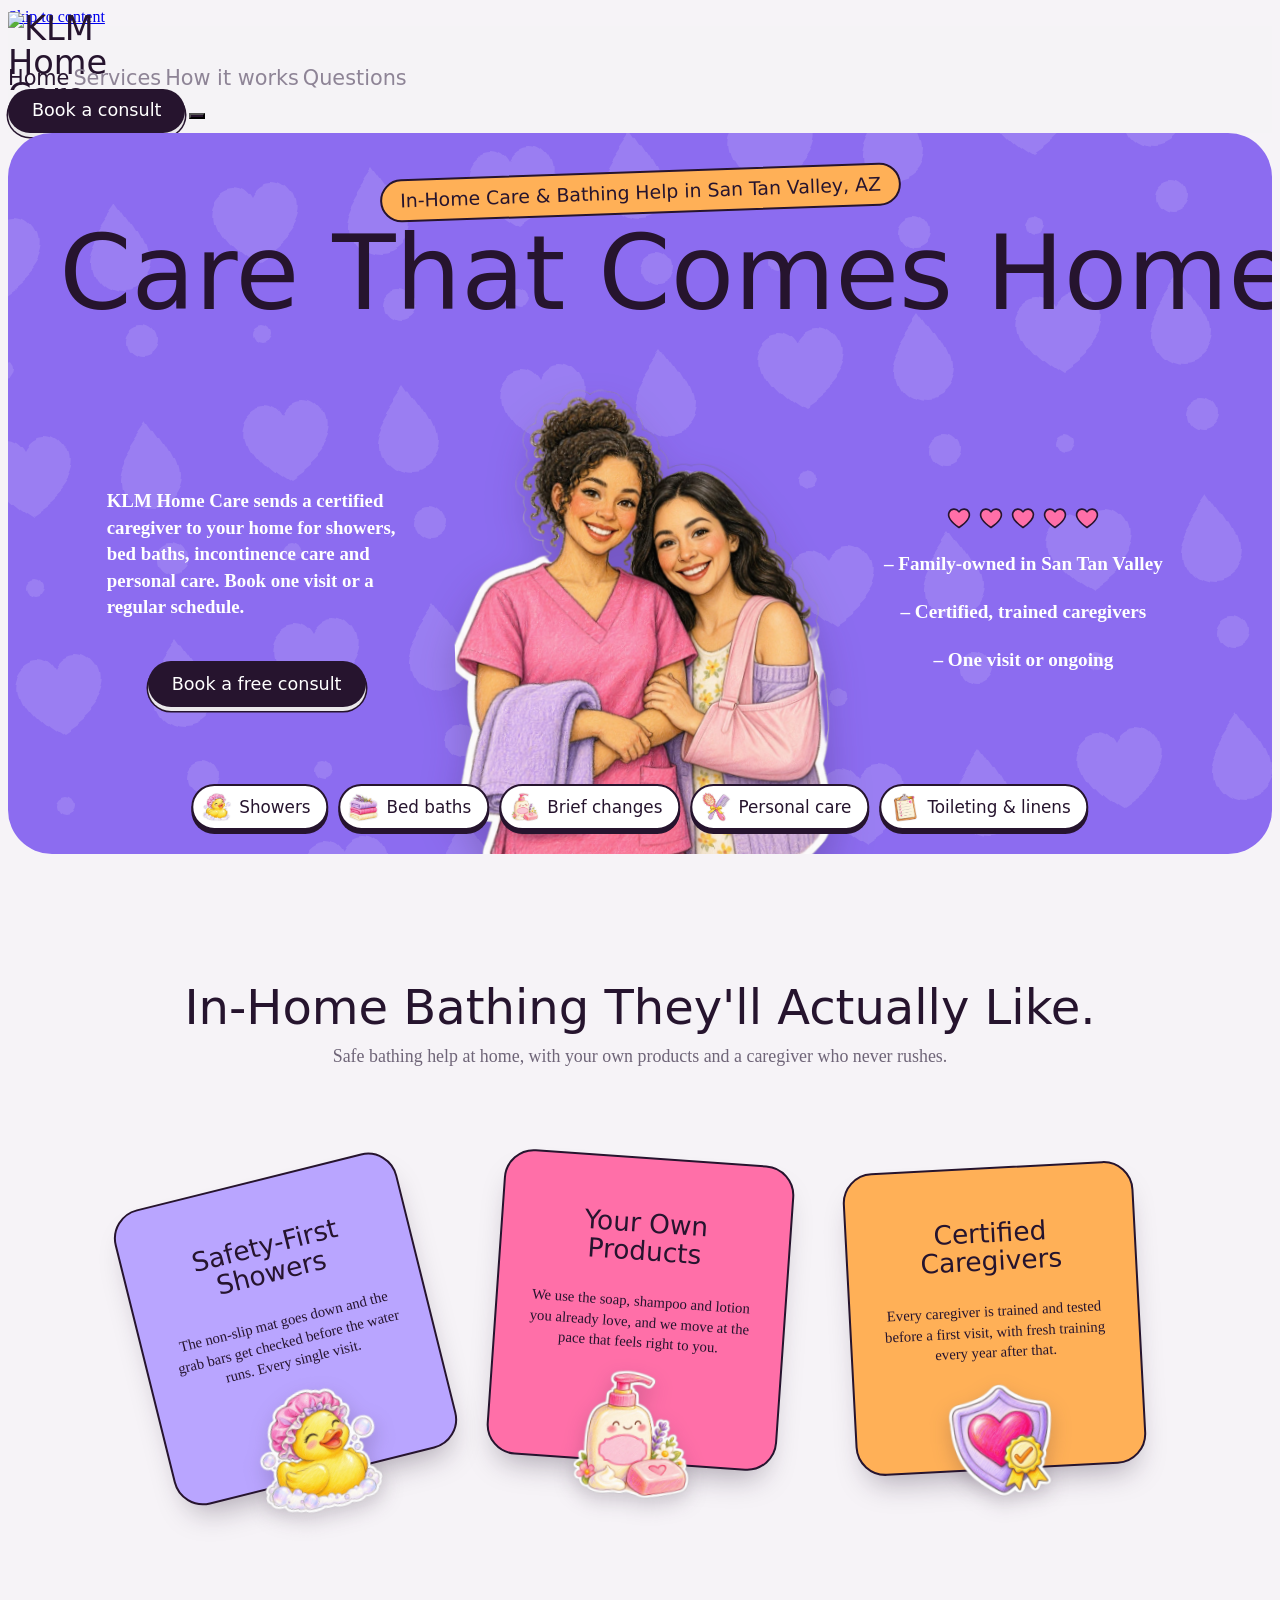
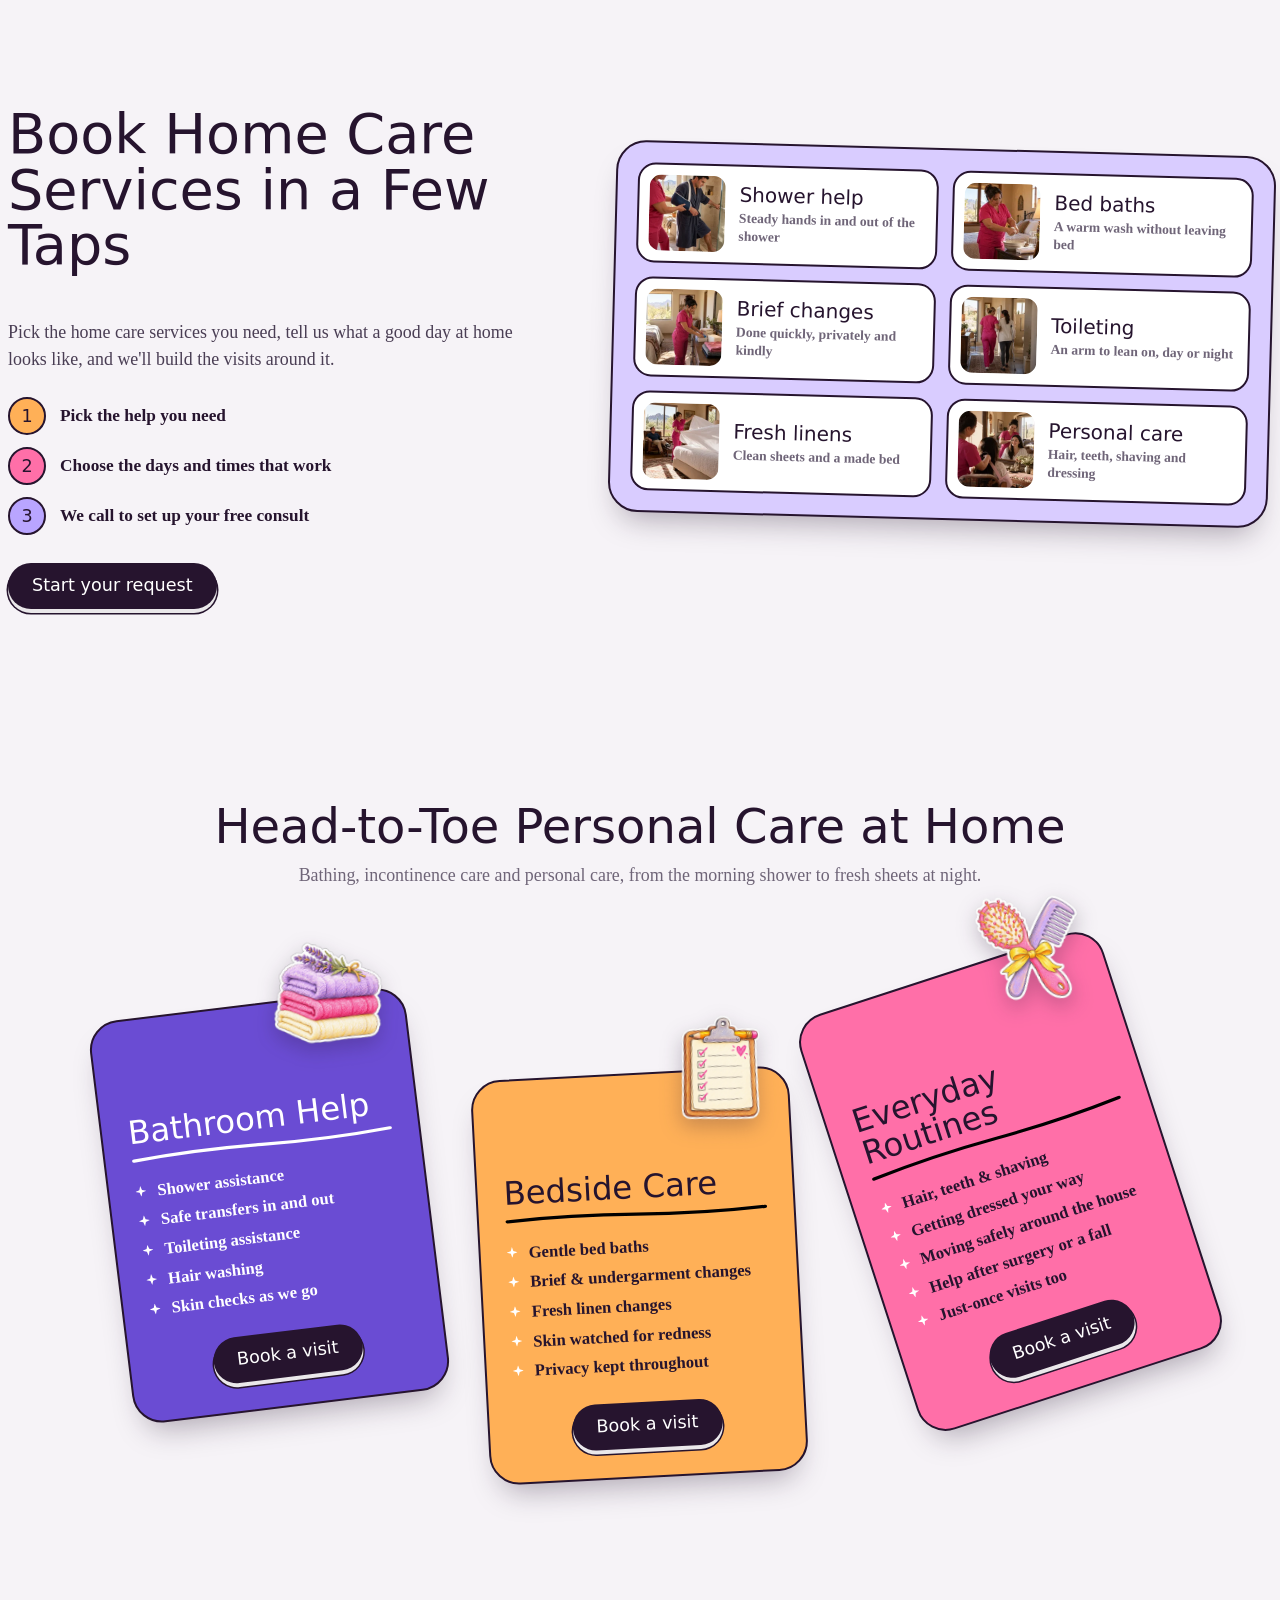
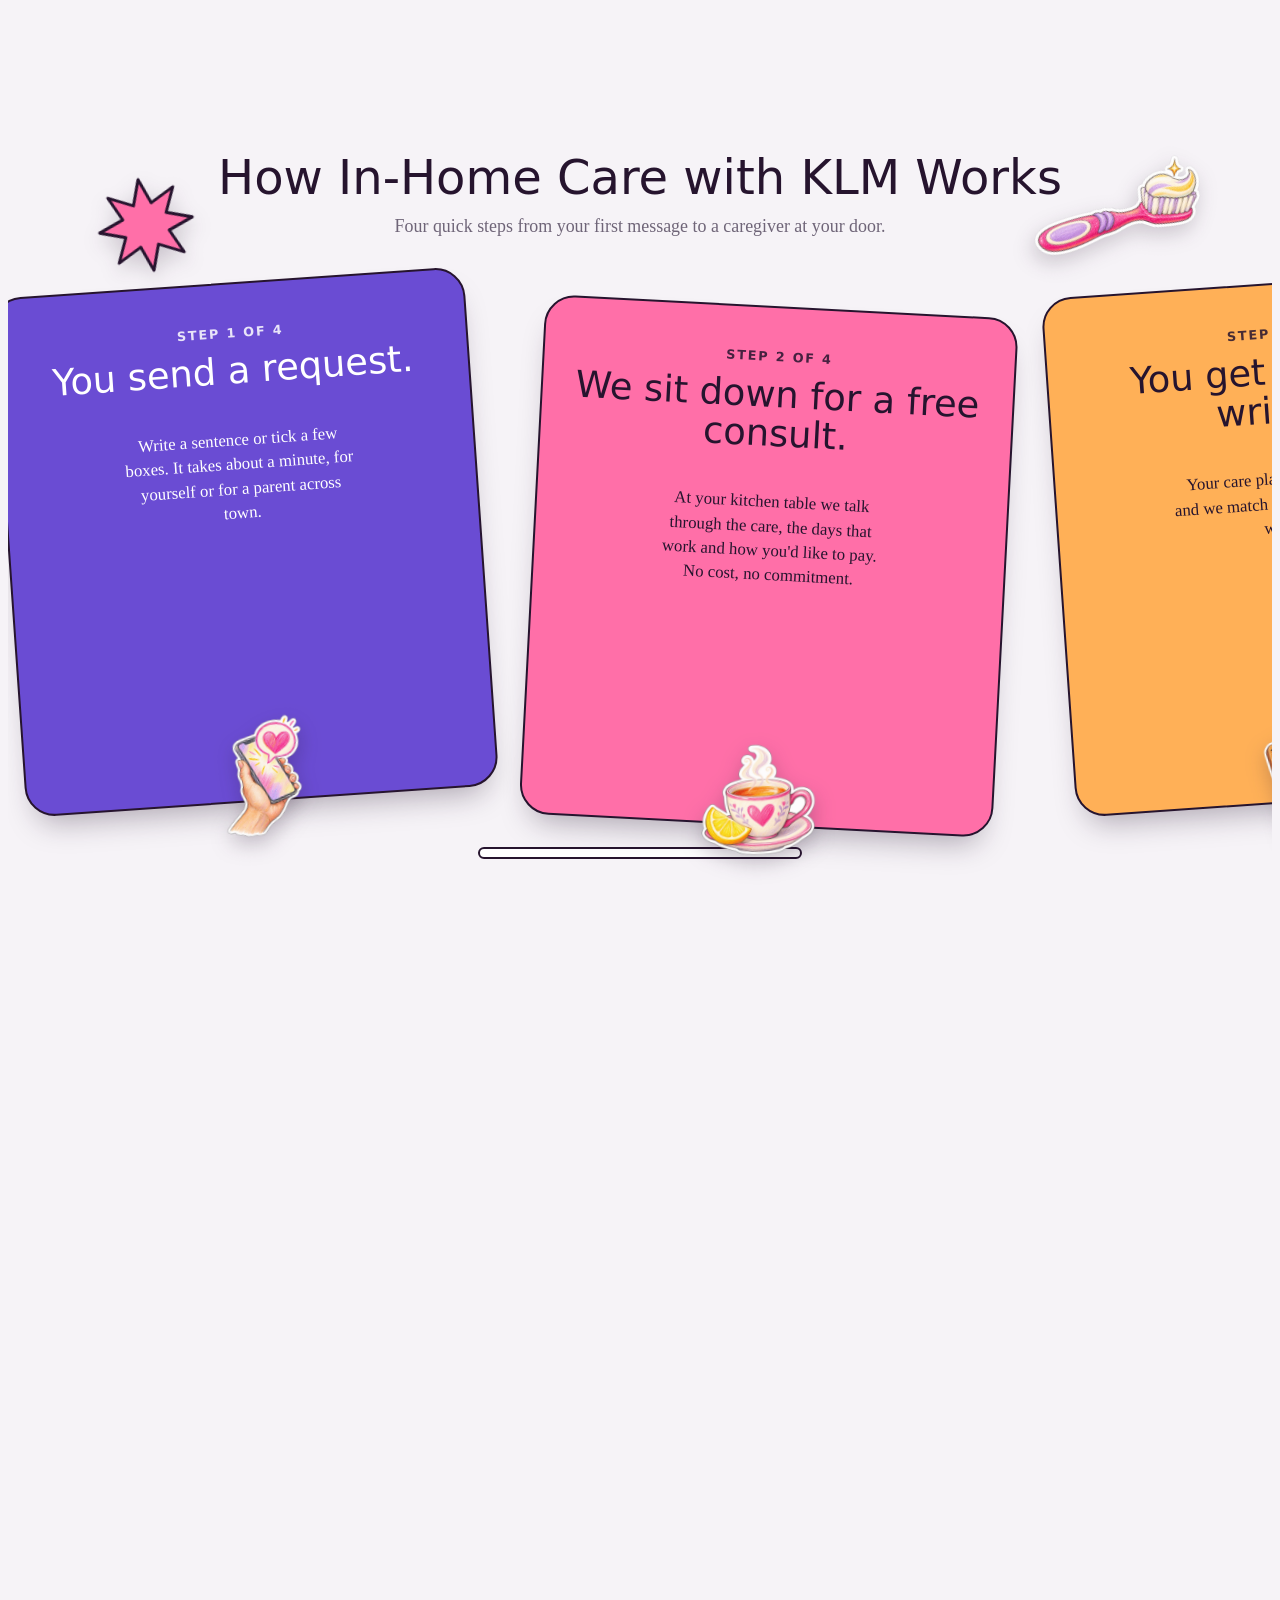
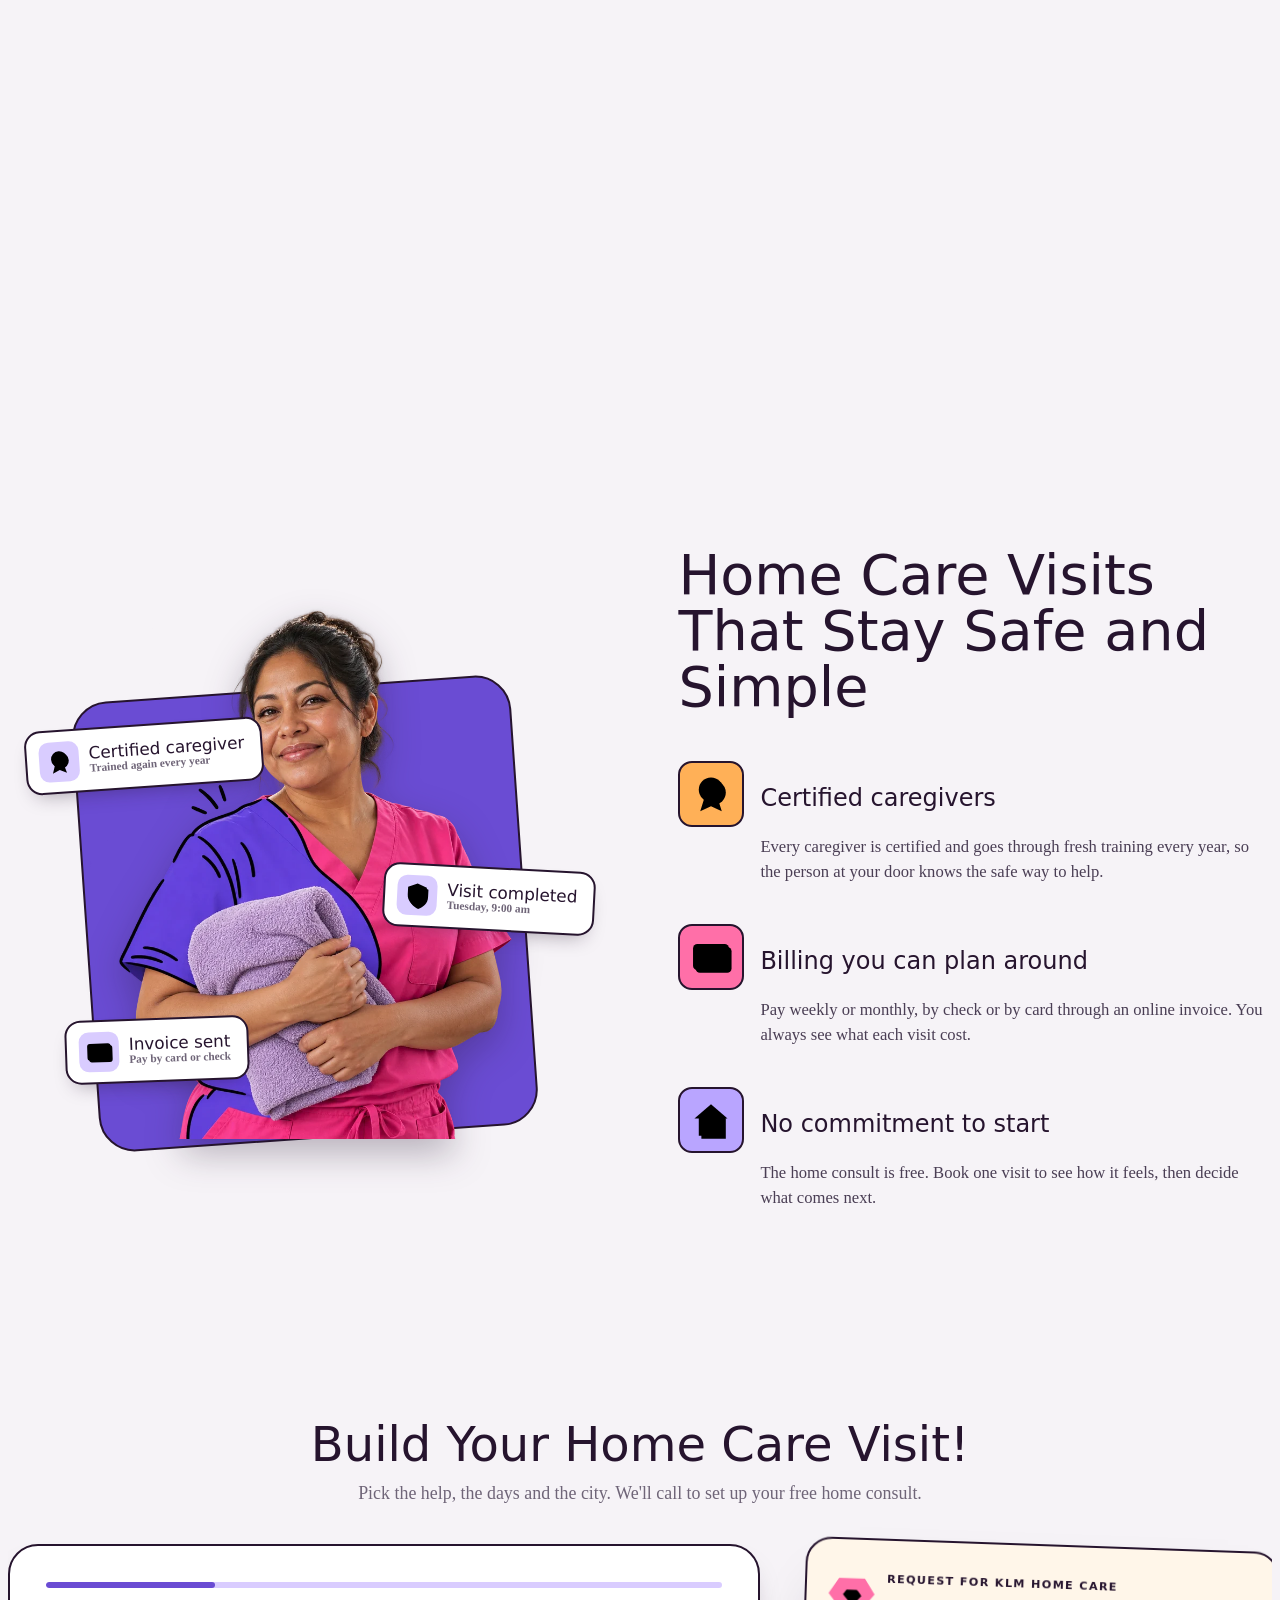
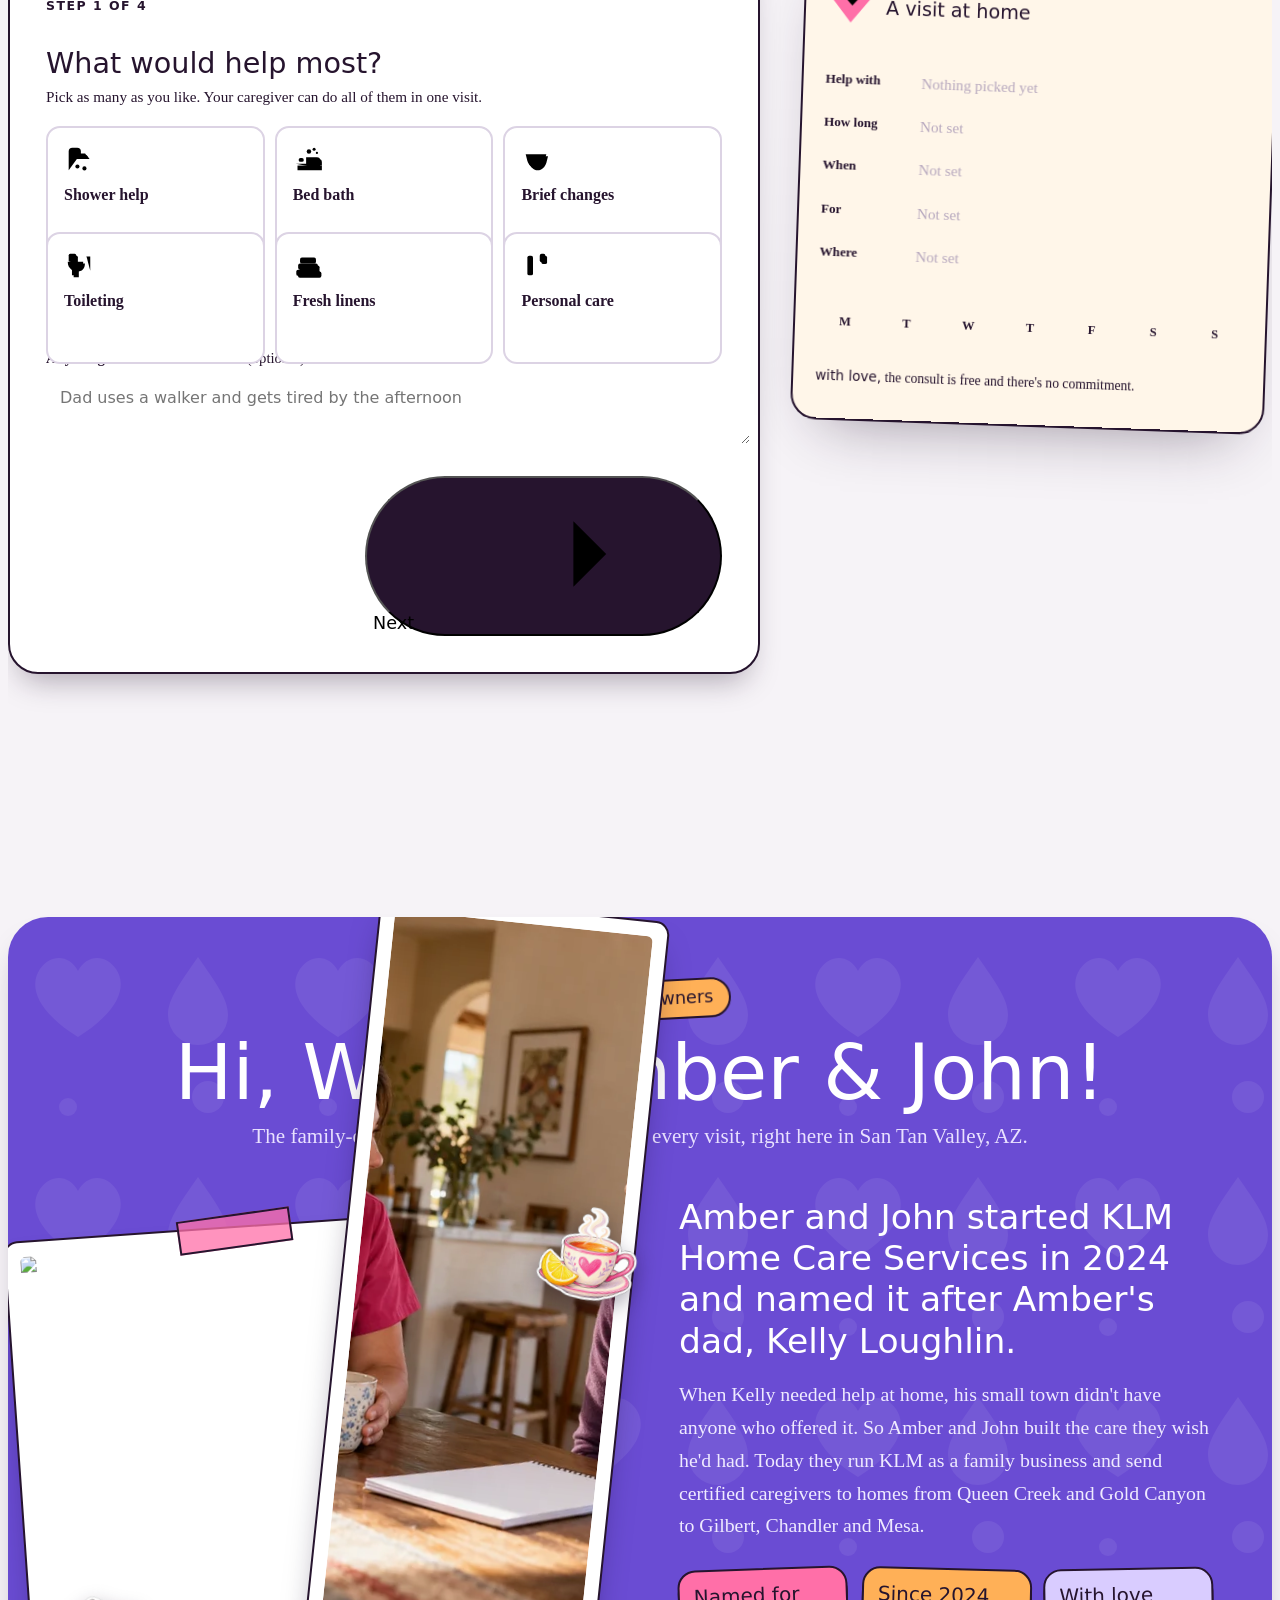
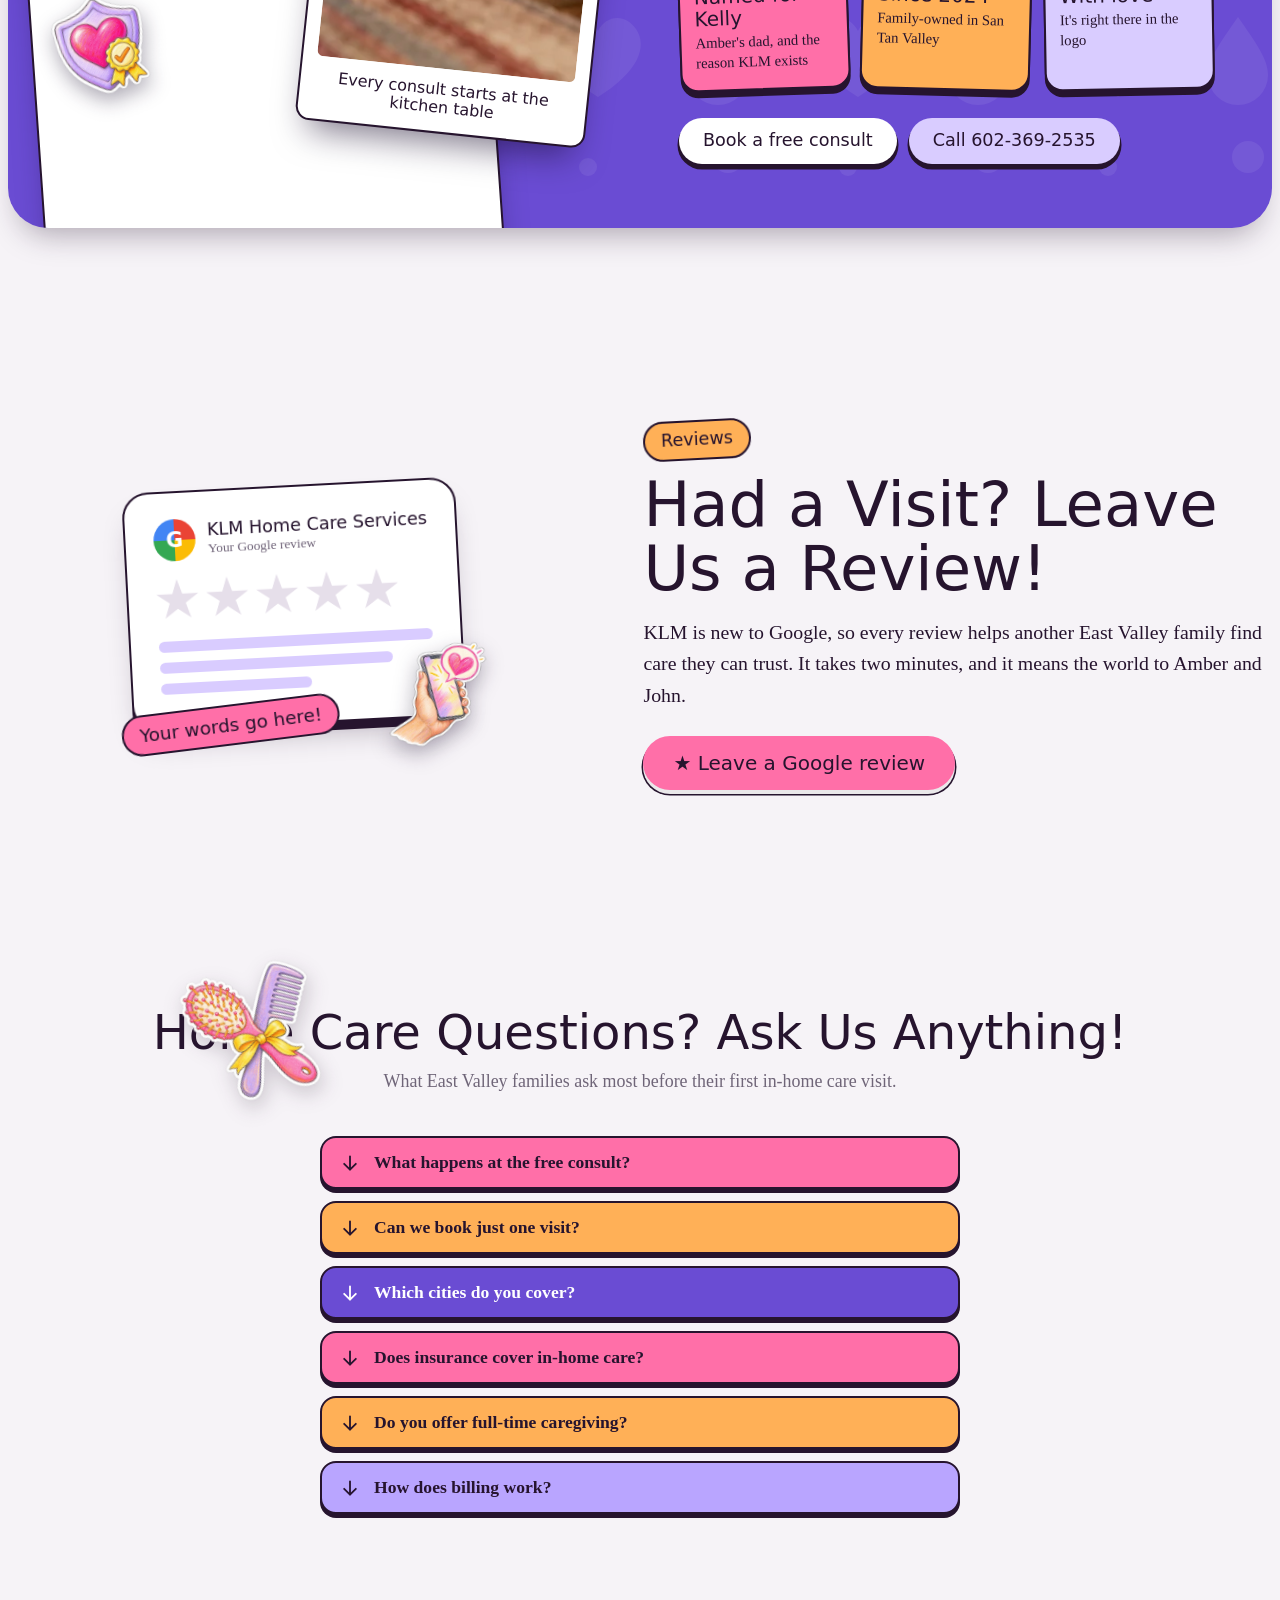
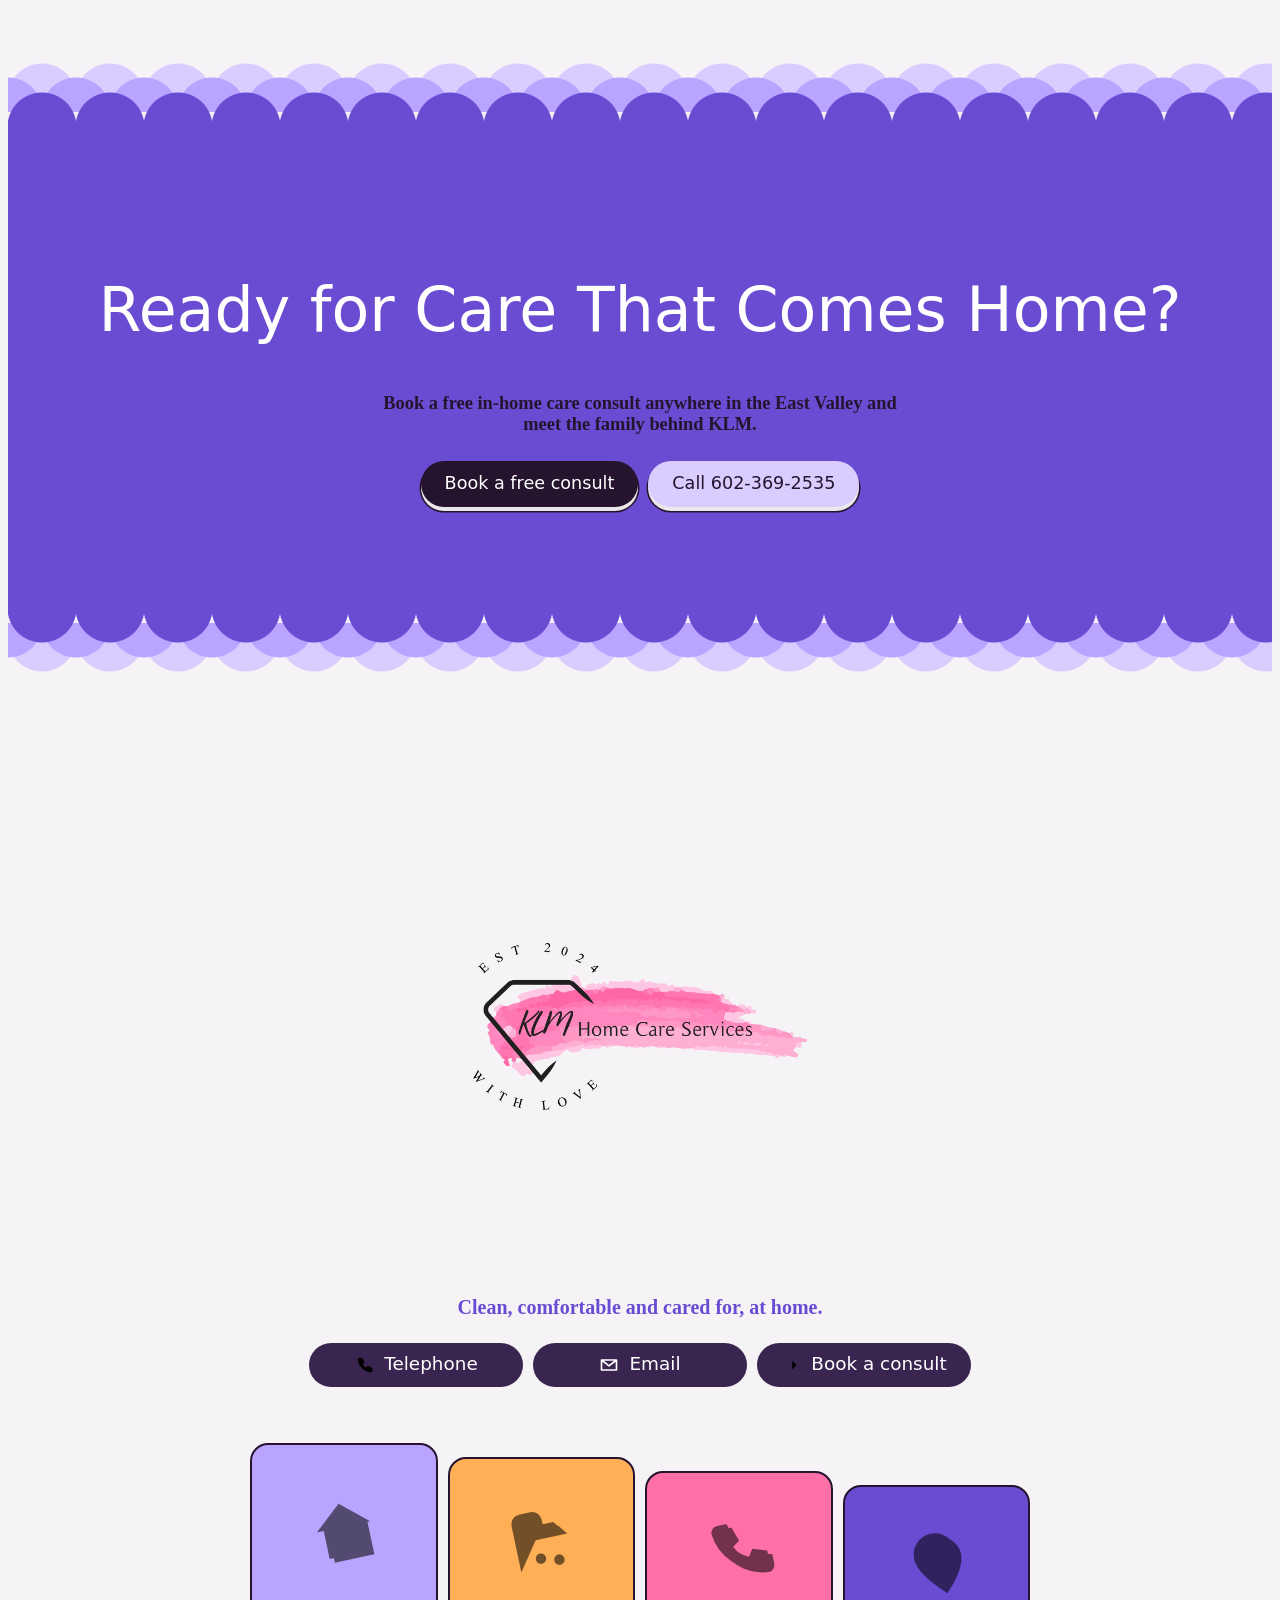
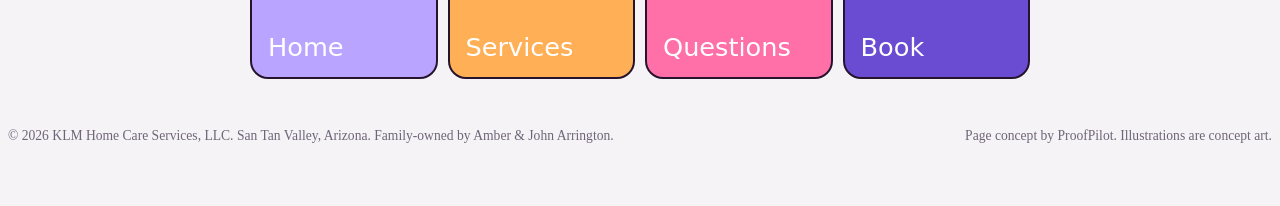
==== commit 685b23e6: "Update KLM Home Care concept preview" ====
--- a/index.html
+++ b/index.html
@@ -15,7 +15,7 @@
 <script>document.documentElement.classList.add("js","hero-go");try{if(/[?&]nointro/.test(location.search))sessionStorage.setItem("klm_intro","1");if(matchMedia("(prefers-reduced-motion: reduce)").matches)document.documentElement.classList.add("intro-seen")}catch(e){}</script>
 <link rel="stylesheet" href="assets/site.css?v=42">
 <link rel="stylesheet" href="assets/get-care.css?v=1">
-<link rel="stylesheet" href="assets/get-care-zoomie.css?v=16">
+<link rel="stylesheet" href="assets/get-care-zoomie.css?v=17">
 <link rel="canonical" href="https://klmhomecare.com/">
 <meta property="og:type" content="website">
 <meta property="og:title" content="In-Home Care in San Tan Valley, AZ | KLM Home Care Services">
--- a/assets/get-care-zoomie.css
+++ b/assets/get-care-zoomie.css
@@ -409,3 +409,13 @@
 .zm-hero .zm-hero-title{grid-column:1/-1;text-align:center;font:400 clamp(3.4rem,.4rem + 7.6vw,8rem)/.95 var(--f-display);color:var(--z-ink);white-space:nowrap;position:relative;z-index:1;margin:0}
 @media (max-width:900px){.zm-hero .zm-hero-title{white-space:normal;font-size:clamp(3.2rem,14vw,5rem)}}
 @media (max-width:600px){.zm-hero h1.zm-hero-tag{font-size:.86rem;padding:8px 13px;white-space:nowrap}}
+
+/* QC: 901–1080px had no nav at all (old rule hid it before the phone menu takes over) */
+@media (min-width:901px) and (max-width:1080px){
+  .zm .zm-nav{display:flex;gap:22px}
+  .zm .zm-nav a{font-size:1.15rem}
+}
+/* QC: the tilted service cards ran off the right edge on small laptops */
+@media (min-width:901px) and (max-width:1120px){
+  .zm-care-row{max-width:calc(100% - 2 * var(--gut));gap:26px}
+}
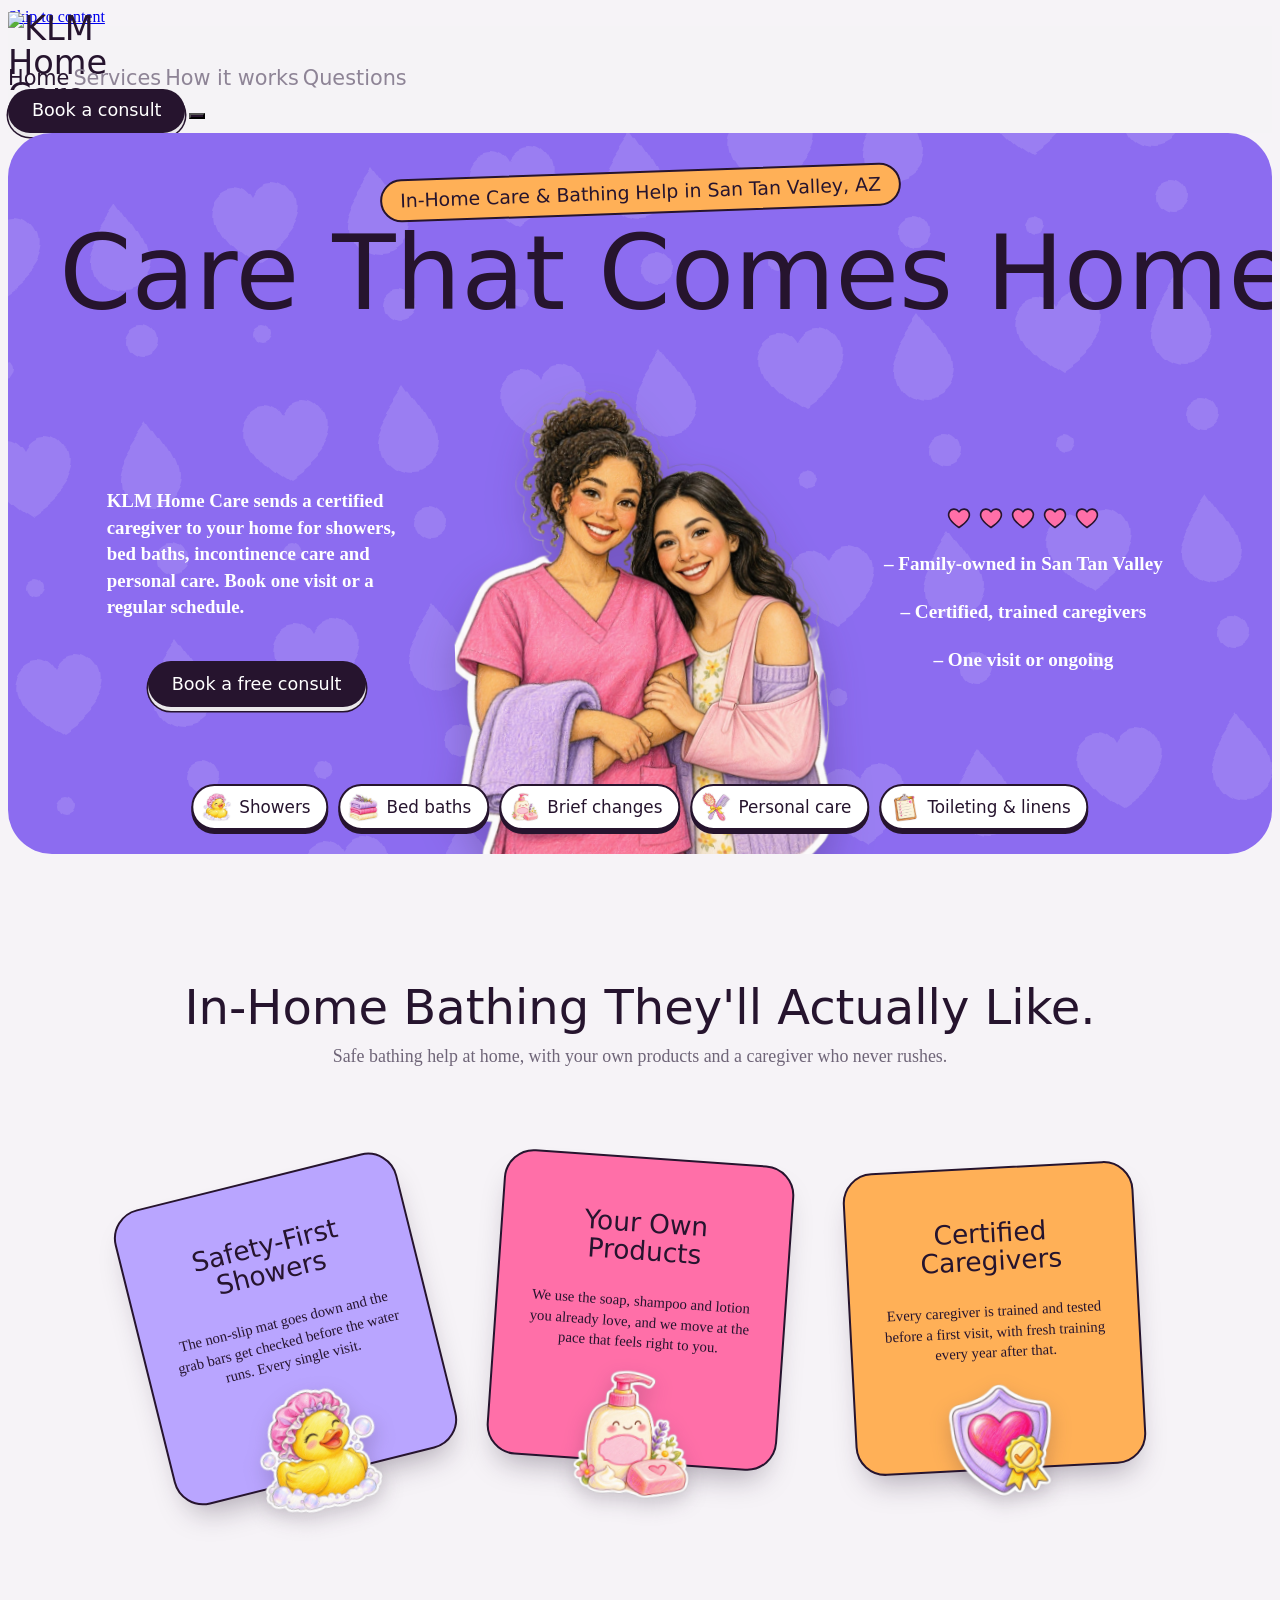
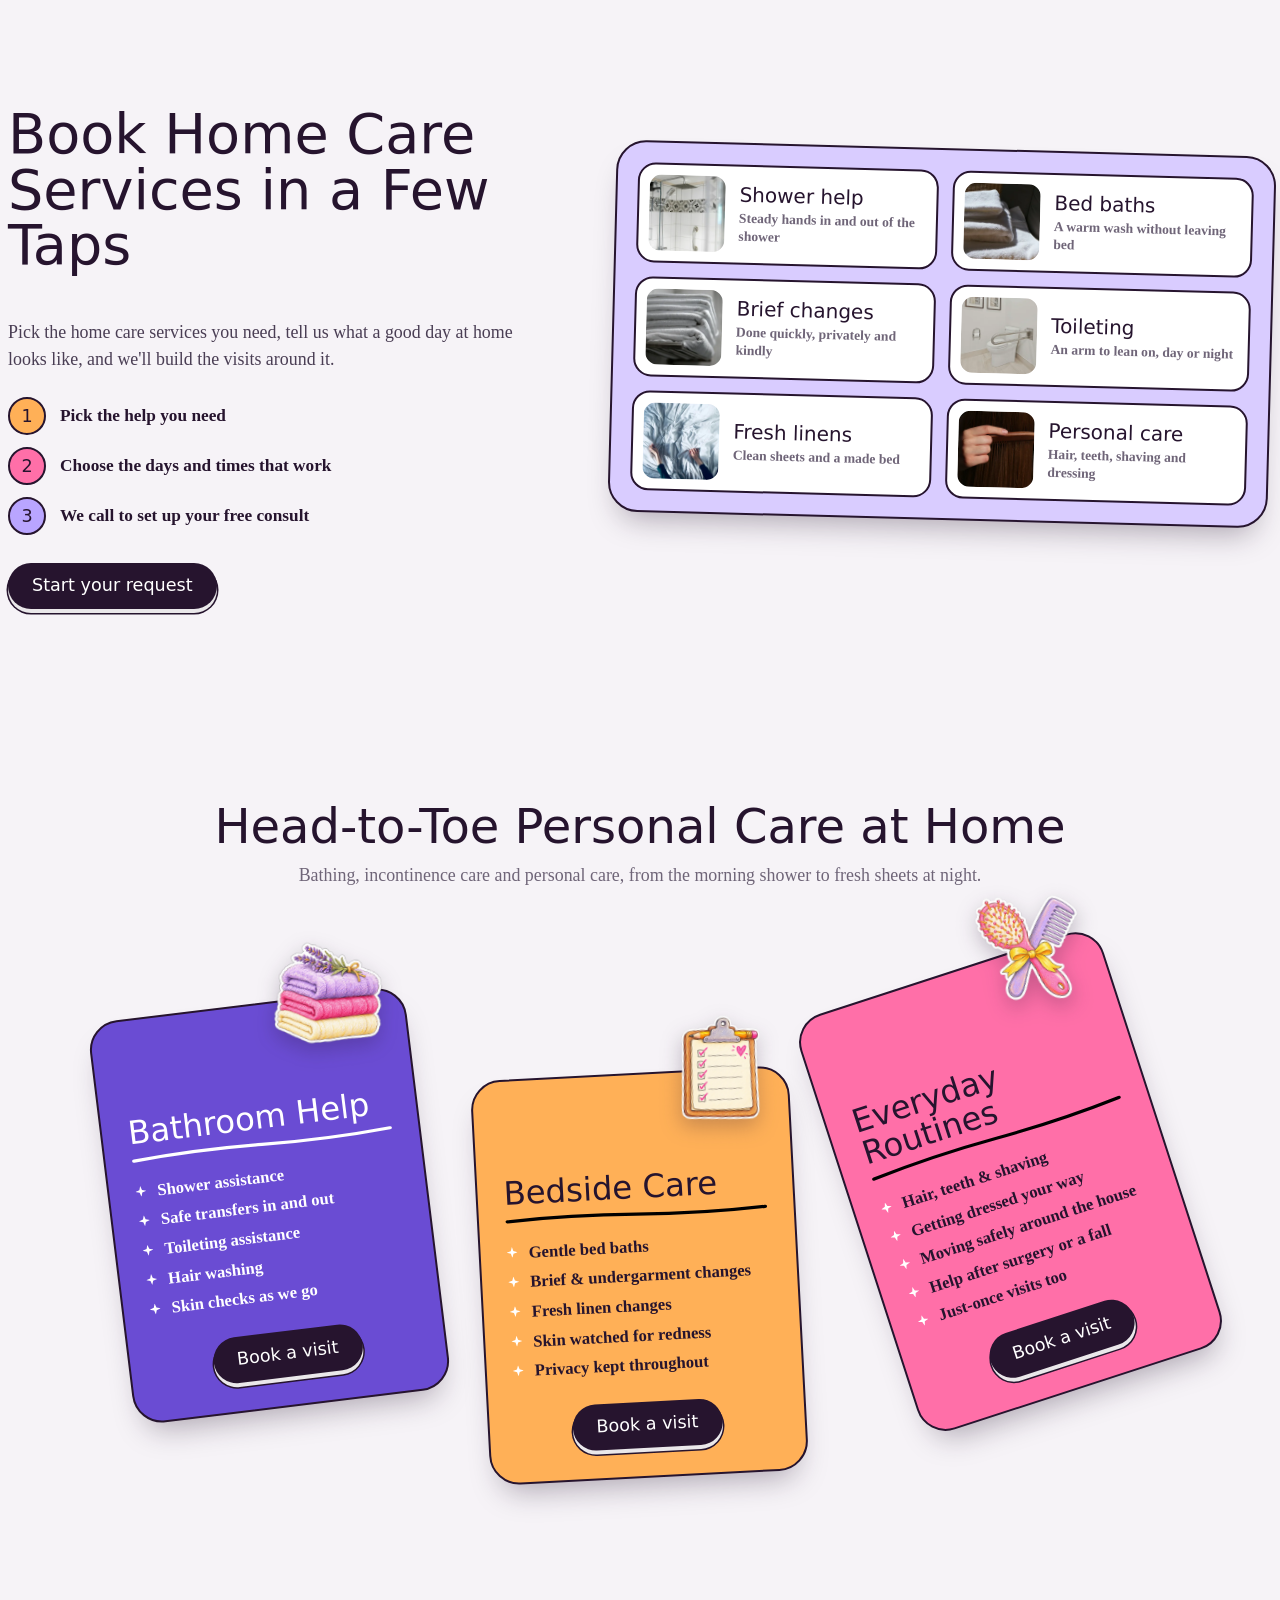
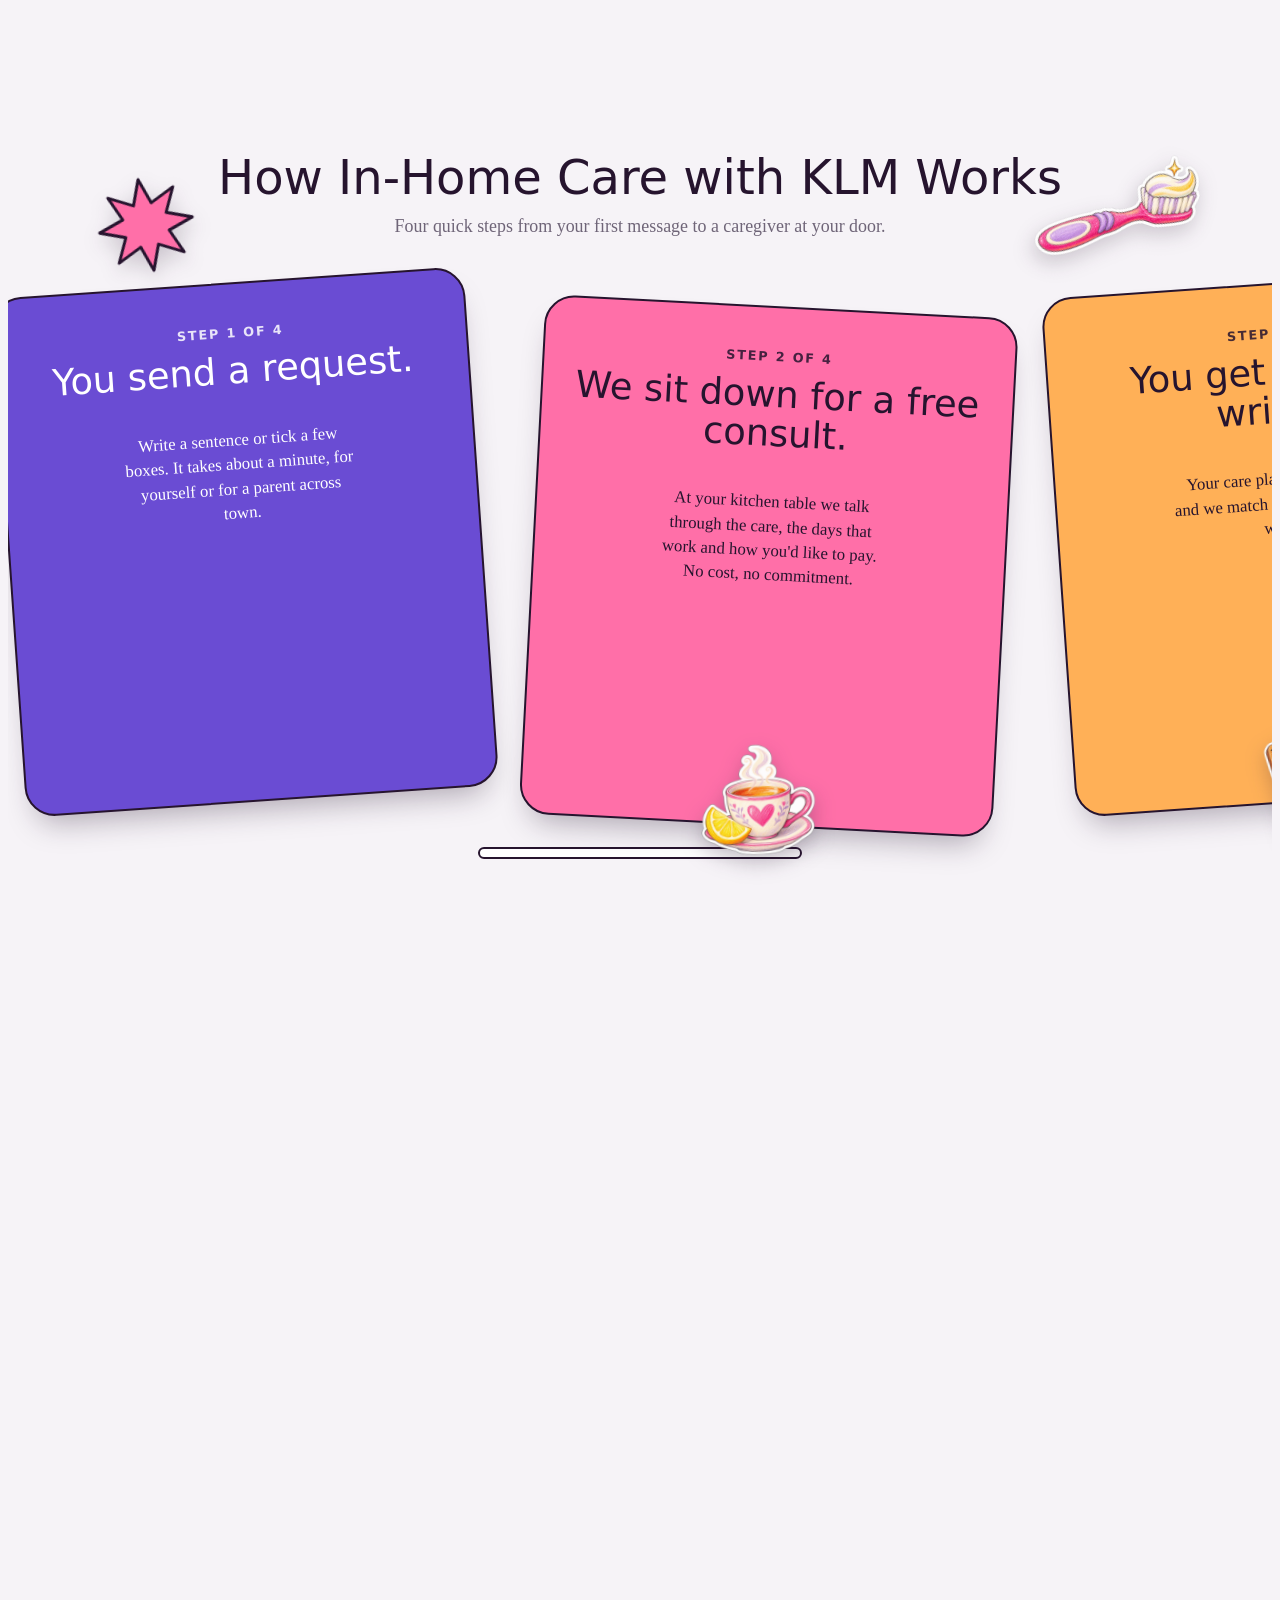
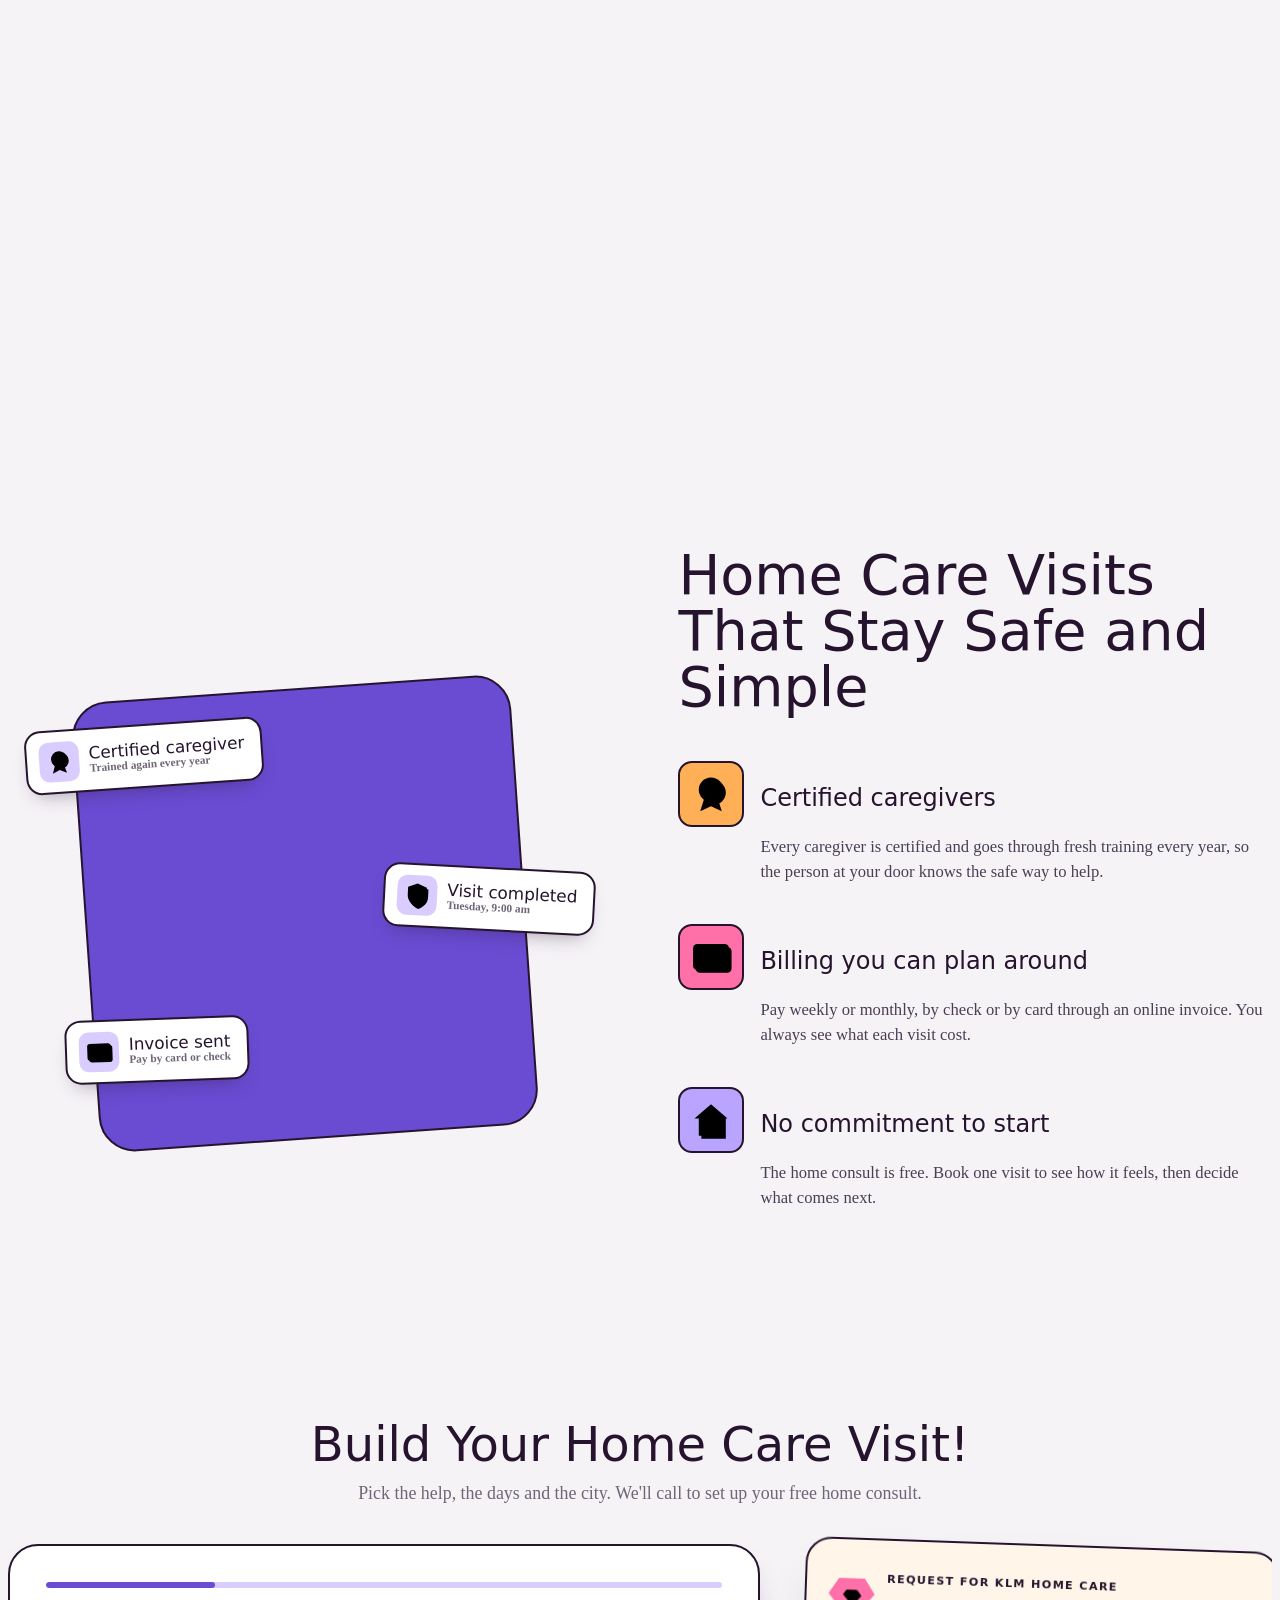
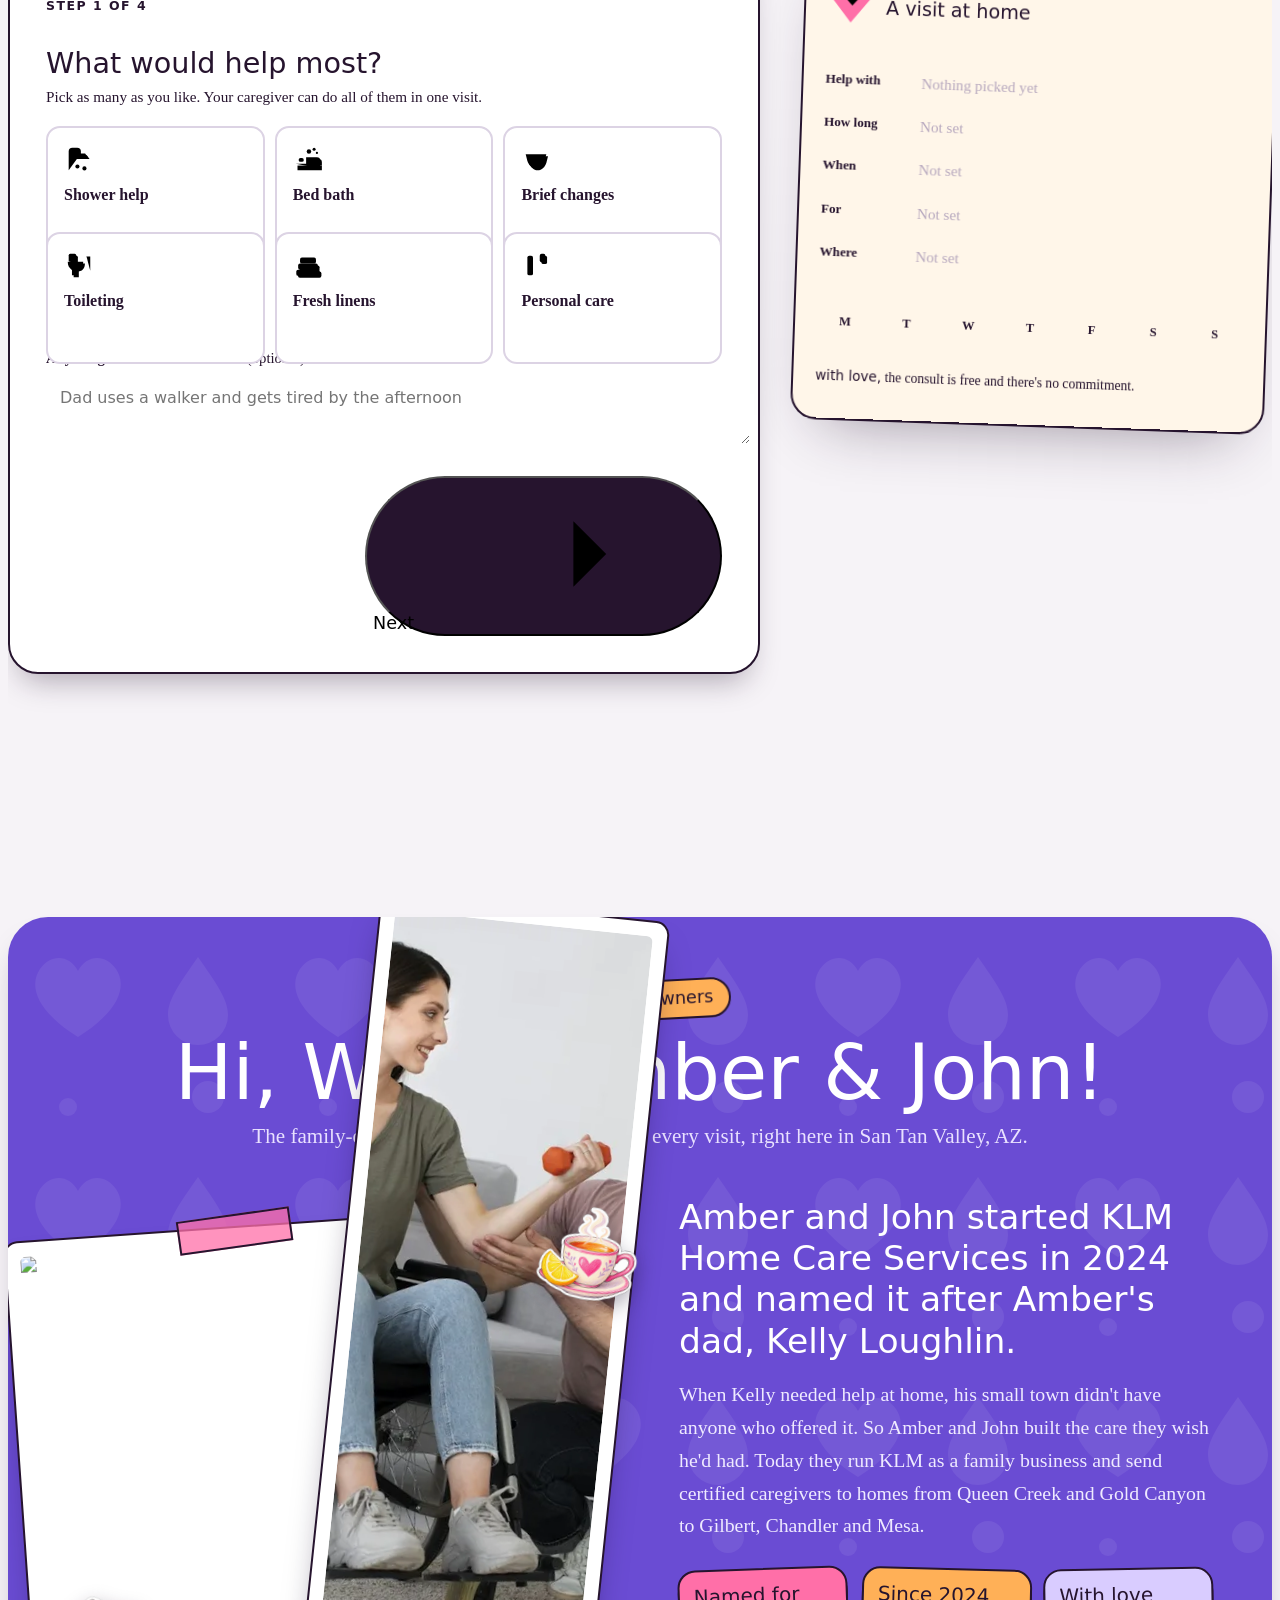
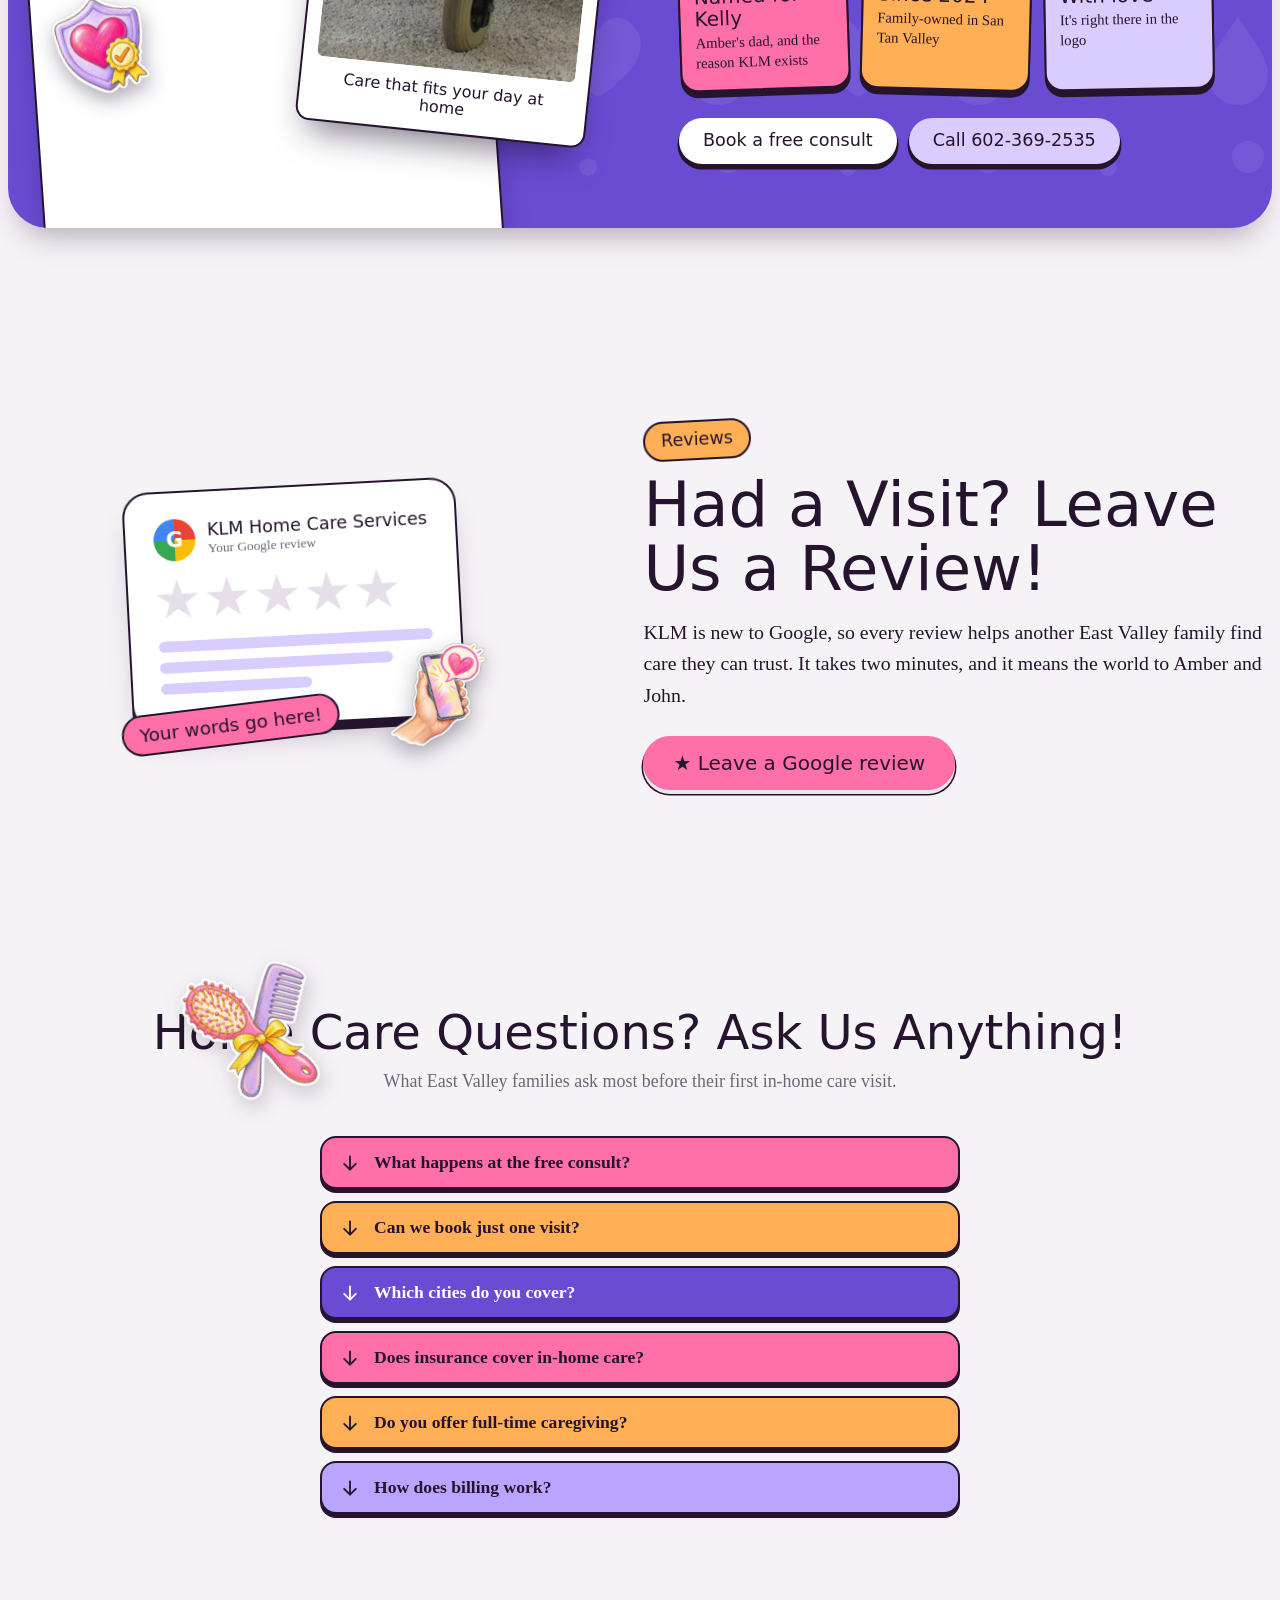
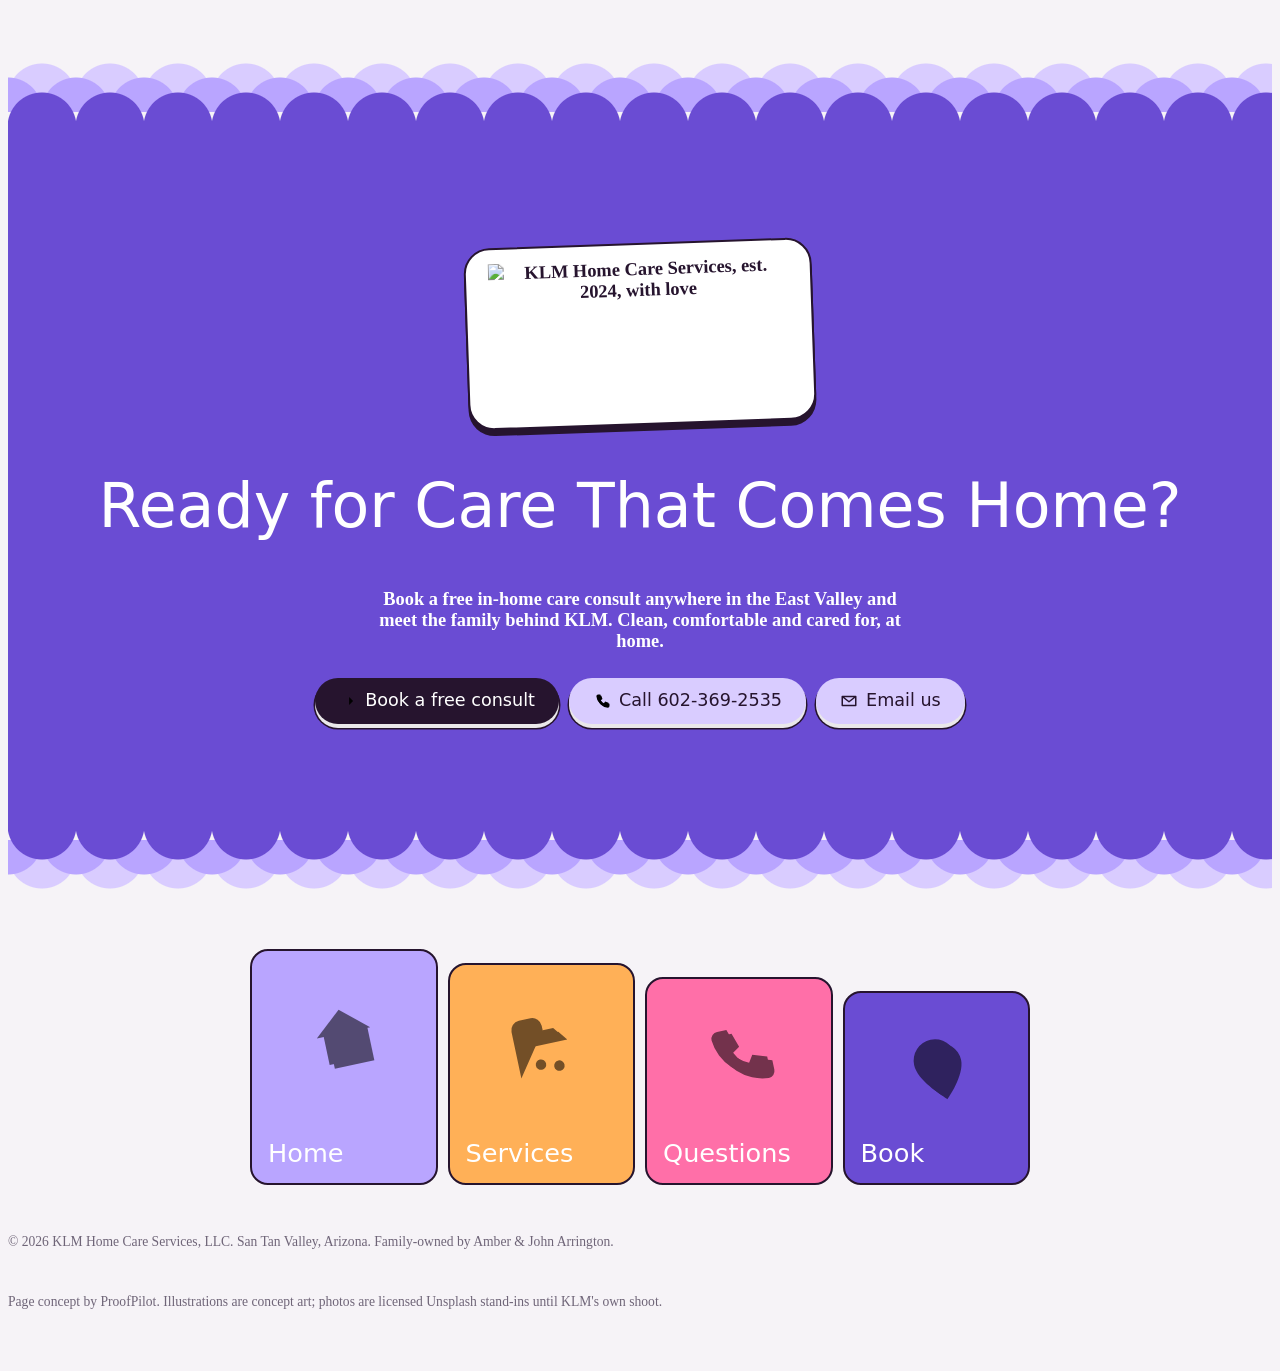
==== commit 883d45f6: "Update KLM Home Care concept preview" ====
--- a/index.html
+++ b/index.html
@@ -15,7 +15,7 @@
 <script>document.documentElement.classList.add("js","hero-go");try{if(/[?&]nointro/.test(location.search))sessionStorage.setItem("klm_intro","1");if(matchMedia("(prefers-reduced-motion: reduce)").matches)document.documentElement.classList.add("intro-seen")}catch(e){}</script>
 <link rel="stylesheet" href="assets/site.css?v=42">
 <link rel="stylesheet" href="assets/get-care.css?v=1">
-<link rel="stylesheet" href="assets/get-care-zoomie.css?v=17">
+<link rel="stylesheet" href="assets/get-care-zoomie.css?v=18">
 <link rel="canonical" href="https://klmhomecare.com/">
 <meta property="og:type" content="website">
 <meta property="og:title" content="In-Home Care in San Tan Valley, AZ | KLM Home Care Services">
@@ -242,7 +242,7 @@
   <div class="wrap at-trust-grid">
     <figure class="at-trust-art">
       <div class="at-trust-bg"></div>
-      <img class="at-trust-person" src="assets/img/at/trust.webp" alt="A KLM caregiver in pink scrubs holding a folded towel" width="800" height="1000" loading="lazy">
+      <img class="at-trust-person" src="assets/img/at/trust.webp" alt="A smiling caregiver in teal scrubs with her arms crossed" width="800" height="1000" loading="lazy">
       <p class="at-chip at-chip-a"><svg class="ico" aria-hidden="true"><use href="#i-badge"/></svg><span><b>Certified caregiver</b><small>Trained again every year</small></span></p>
       <p class="at-chip at-chip-b"><svg class="ico" aria-hidden="true"><use href="#i-shield"/></svg><span><b>Visit completed</b><small>Tuesday, 9:00 am</small></span></p>
       <p class="at-chip at-chip-c"><svg class="ico" aria-hidden="true"><use href="#i-card"/></svg><span><b>Invoice sent</b><small>Pay by card or check</small></span></p>
@@ -386,8 +386,8 @@
           <figcaption>Amber &amp; John</figcaption>
         </figure>
         <figure class="fam-pol fam-pol-side">
-          <img src="assets/img/at/consult.webp" alt="A KLM caregiver laughing with a client over tea at her kitchen table" width="1000" height="750" loading="lazy">
-          <figcaption>Every consult starts at the kitchen table</figcaption>
+          <img src="assets/img/at/consult.webp" alt="A young woman in a wheelchair laughing with a helper during light exercise at home" width="1000" height="750" loading="lazy">
+          <figcaption>Care that fits your day at home</figcaption>
         </figure>
         <img class="fam-sticker fam-sticker-a" src="assets/img/zm/shield.webp" alt="" loading="lazy">
         <img class="fam-sticker fam-sticker-b" src="assets/img/zm/teacup.webp" alt="" loading="lazy">
@@ -453,11 +453,13 @@
 <section class="zm-cta">
   <div class="zm-scallop zm-scallop-top" aria-hidden="true"><i></i><i></i><i></i></div>
   <div class="wrap">
+    <p class="zm-cta-logo"><img src="assets/img/klm-logo-640.webp" width="640" height="320" alt="KLM Home Care Services, est. 2024, with love" loading="lazy"></p>
     <h2>Ready for Care That Comes Home?</h2>
-    <p>Book a free in-home care consult anywhere in the East Valley and meet the family behind KLM.</p>
+    <p>Book a free in-home care consult anywhere in the East Valley and meet the family behind KLM. Clean, comfortable and cared for, at home.</p>
     <div class="zm-cta-btns">
-      <a class="zm-pill" href="#request">Book a free consult</a>
-      <a class="zm-pill zm-pill-light" href="#" data-preview-off="1">Call 602-369-2535</a>
+      <a class="zm-pill" href="#request"><svg class="ico"><use href="#i-arrow"/></svg>Book a free consult</a>
+      <a class="zm-pill zm-pill-light" href="#" data-preview-off="1"><svg class="ico"><use href="#i-phone"/></svg>Call 602-369-2535</a>
+      <a class="zm-pill zm-pill-light" href="#" data-preview-off="1"><svg viewBox="0 0 24 24" class="ico"><path d="M3 6h18v12H3z M3 6l9 7 9-7" fill="none" stroke="currentColor" stroke-width="2" stroke-linejoin="round"/></svg>Email us</a>
     </div>
   </div>
   <div class="zm-scallop zm-scallop-bot" aria-hidden="true"><i></i><i></i><i></i></div>
@@ -467,13 +469,6 @@
 
 <footer class="zm-foot">
   <div class="wrap">
-    <p class="zm-word"><img src="assets/img/klm-logo-1200.webp" width="1200" height="601" alt="KLM Home Care Services, est. 2024, with love" loading="lazy"></p>
-    <p class="zm-tag">Clean, comfortable and cared for, at home.</p>
-    <div class="zm-social">
-      <a href="#" data-preview-off="1"><svg class="ico"><use href="#i-phone"/></svg>Telephone</a>
-      <a href="#" data-preview-off="1"><svg viewBox="0 0 24 24" class="ico"><path d="M3 6h18v12H3z M3 6l9 7 9-7" fill="none" stroke="currentColor" stroke-width="2" stroke-linejoin="round"/></svg>Email</a>
-      <a href="#request"><svg class="ico"><use href="#i-arrow"/></svg>Book a consult</a>
-    </div>
     <nav class="zm-tiles" aria-label="Footer">
       <a class="f-lav" href="#top"><svg class="ico"><use href="#i-home"/></svg><span>Home</span></a>
       <a class="f-sun" href="#care"><svg class="ico"><use href="#i-shower"/></svg><span>Services</span></a>
@@ -482,7 +477,7 @@
     </nav>
     <div class="zm-base">
       <p>&copy; 2026 KLM Home Care Services, LLC. San Tan Valley, Arizona. Family-owned by Amber &amp; John Arrington.</p>
-      <p class="demo-note">Page concept by ProofPilot. Illustrations are concept art.</p>
+      <p class="demo-note">Page concept by ProofPilot. Illustrations are concept art; photos are licensed Unsplash stand-ins until KLM's own shoot.</p>
     </div>
   </div>
 </footer>
--- a/assets/get-care-zoomie.css
+++ b/assets/get-care-zoomie.css
@@ -419,3 +419,13 @@
 @media (min-width:901px) and (max-width:1120px){
   .zm-care-row{max-width:calc(100% - 2 * var(--gut));gap:26px}
 }
+
+/* closing CTA + footer merged: one sign-off, the footer keeps only the nav tiles */
+.zm-cta-logo{margin:0 auto 22px;display:inline-block;background:#fff;border:var(--z-line);border-radius:26px;padding:14px 22px;box-shadow:0 6px 0 var(--z-ink);transform:rotate(-2deg)}
+.zm-cta-logo img{display:block;width:clamp(200px,24vw,300px);height:auto}
+.zm-cta>.wrap>p:not(.zm-cta-logo){color:#fff;font-weight:600}
+.zm-cta-btns .zm-pill .ico{width:18px;height:18px;flex:none;--du:transparent}
+.zm-cta-btns .zm-pill:not(.zm-pill-light) .ico{color:#fff}
+.zm-foot{padding-top:clamp(20px,3vw,40px)}
+.zm-foot .zm-tiles{margin-top:0}
+@media (max-width:600px){.zm-cta-btns{flex-direction:column;align-items:stretch;max-width:320px;margin-left:auto;margin-right:auto}}
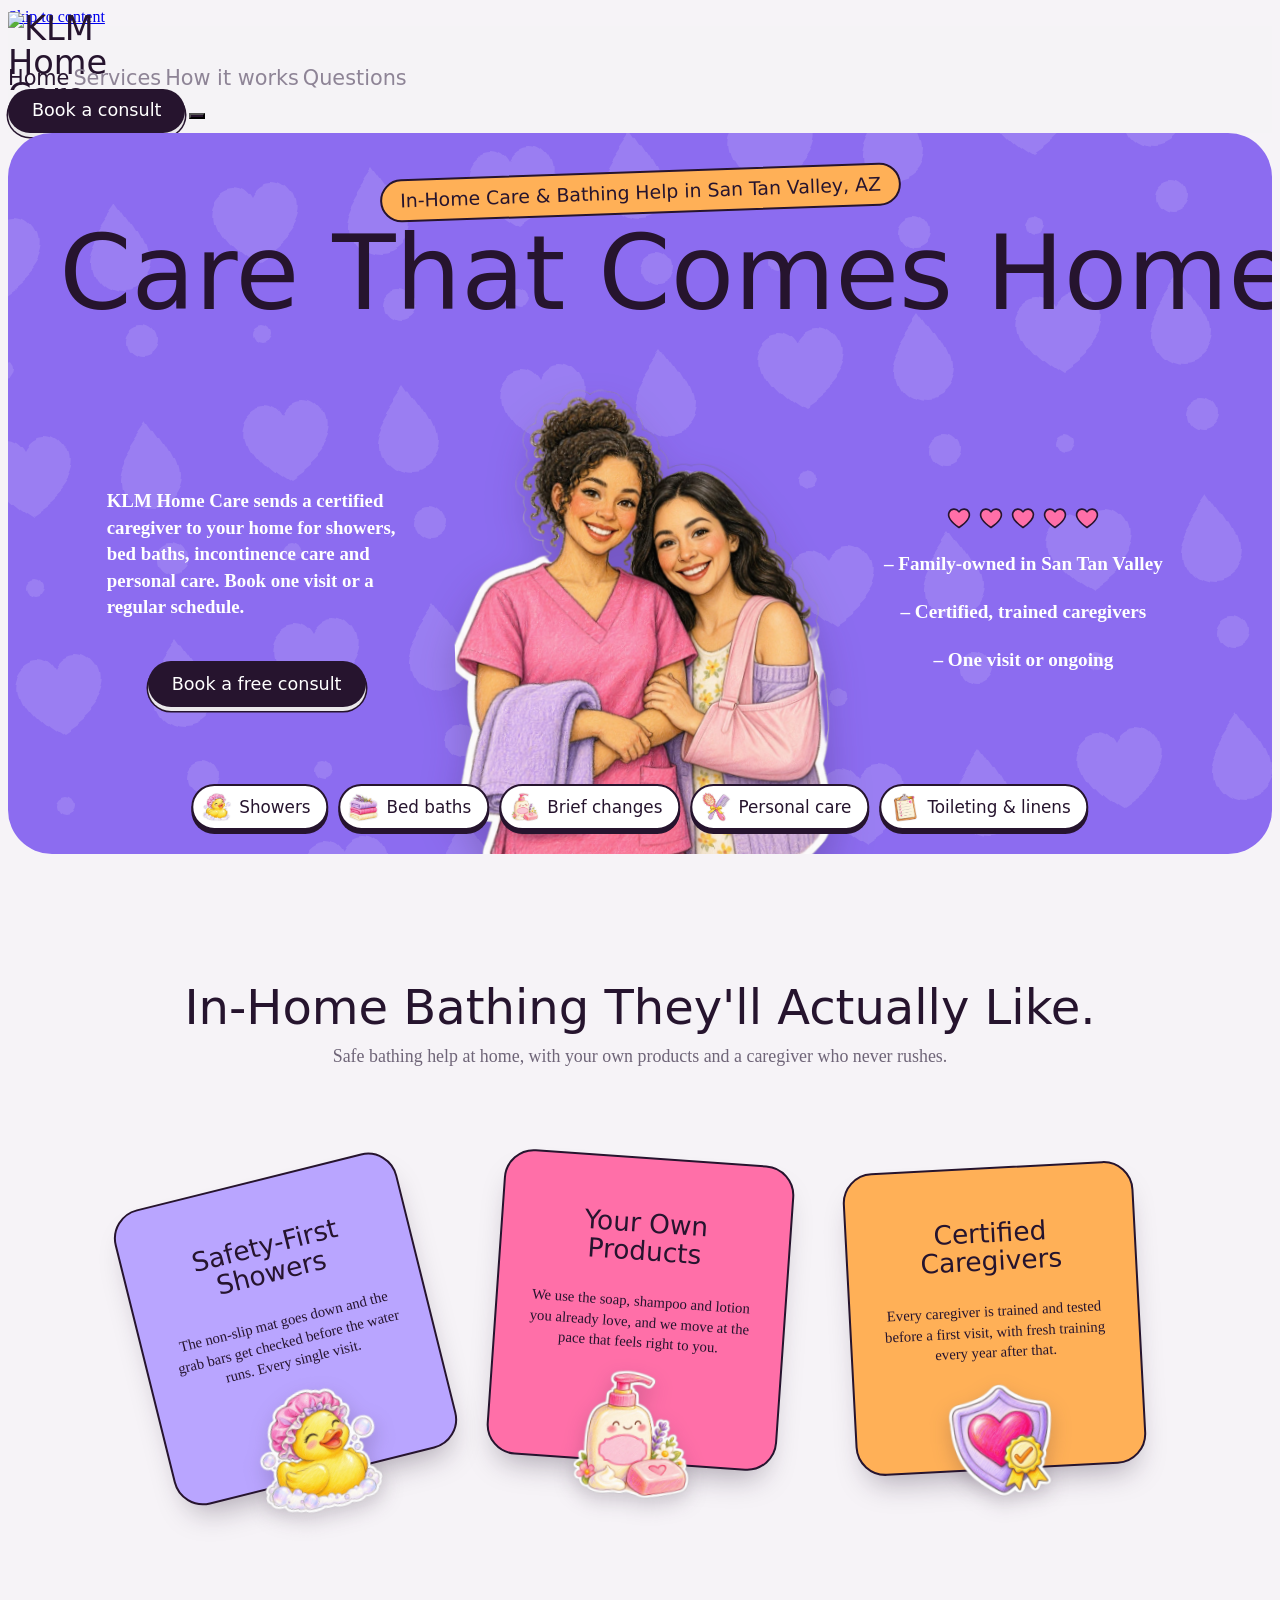
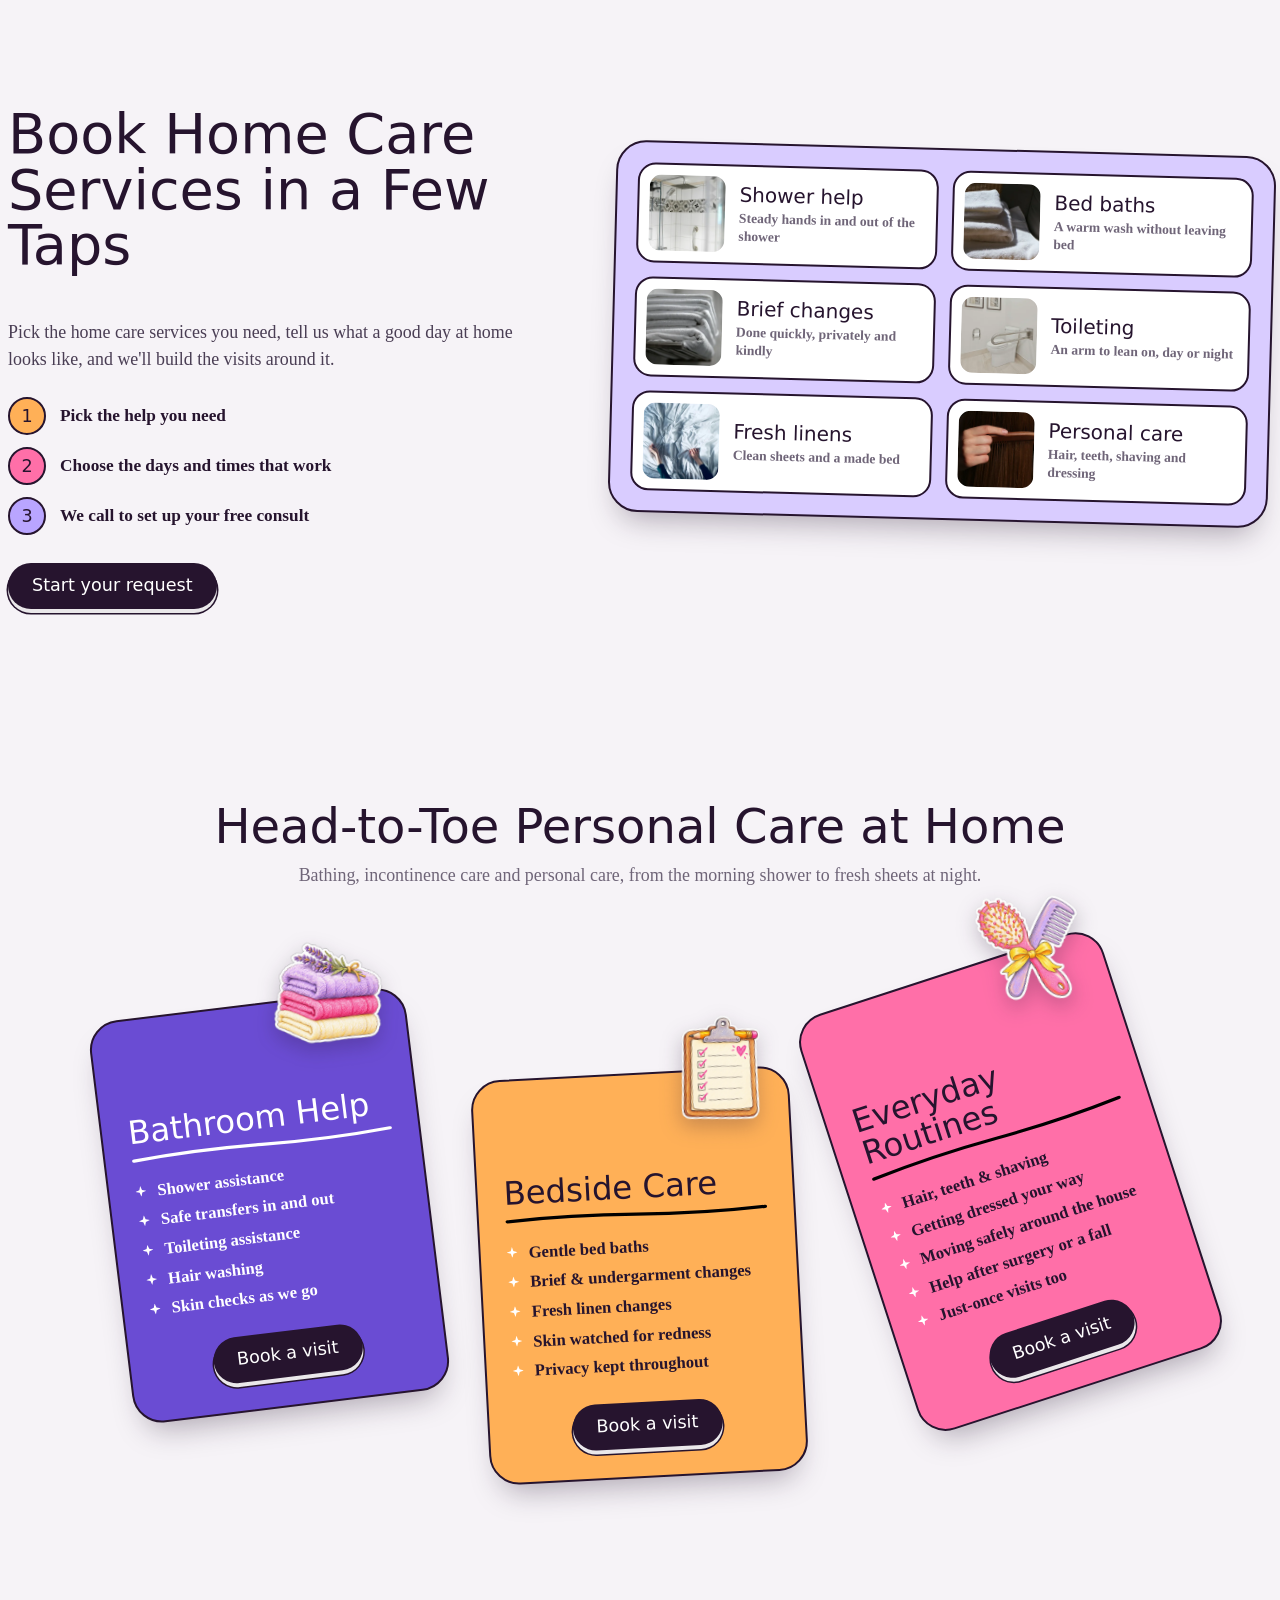
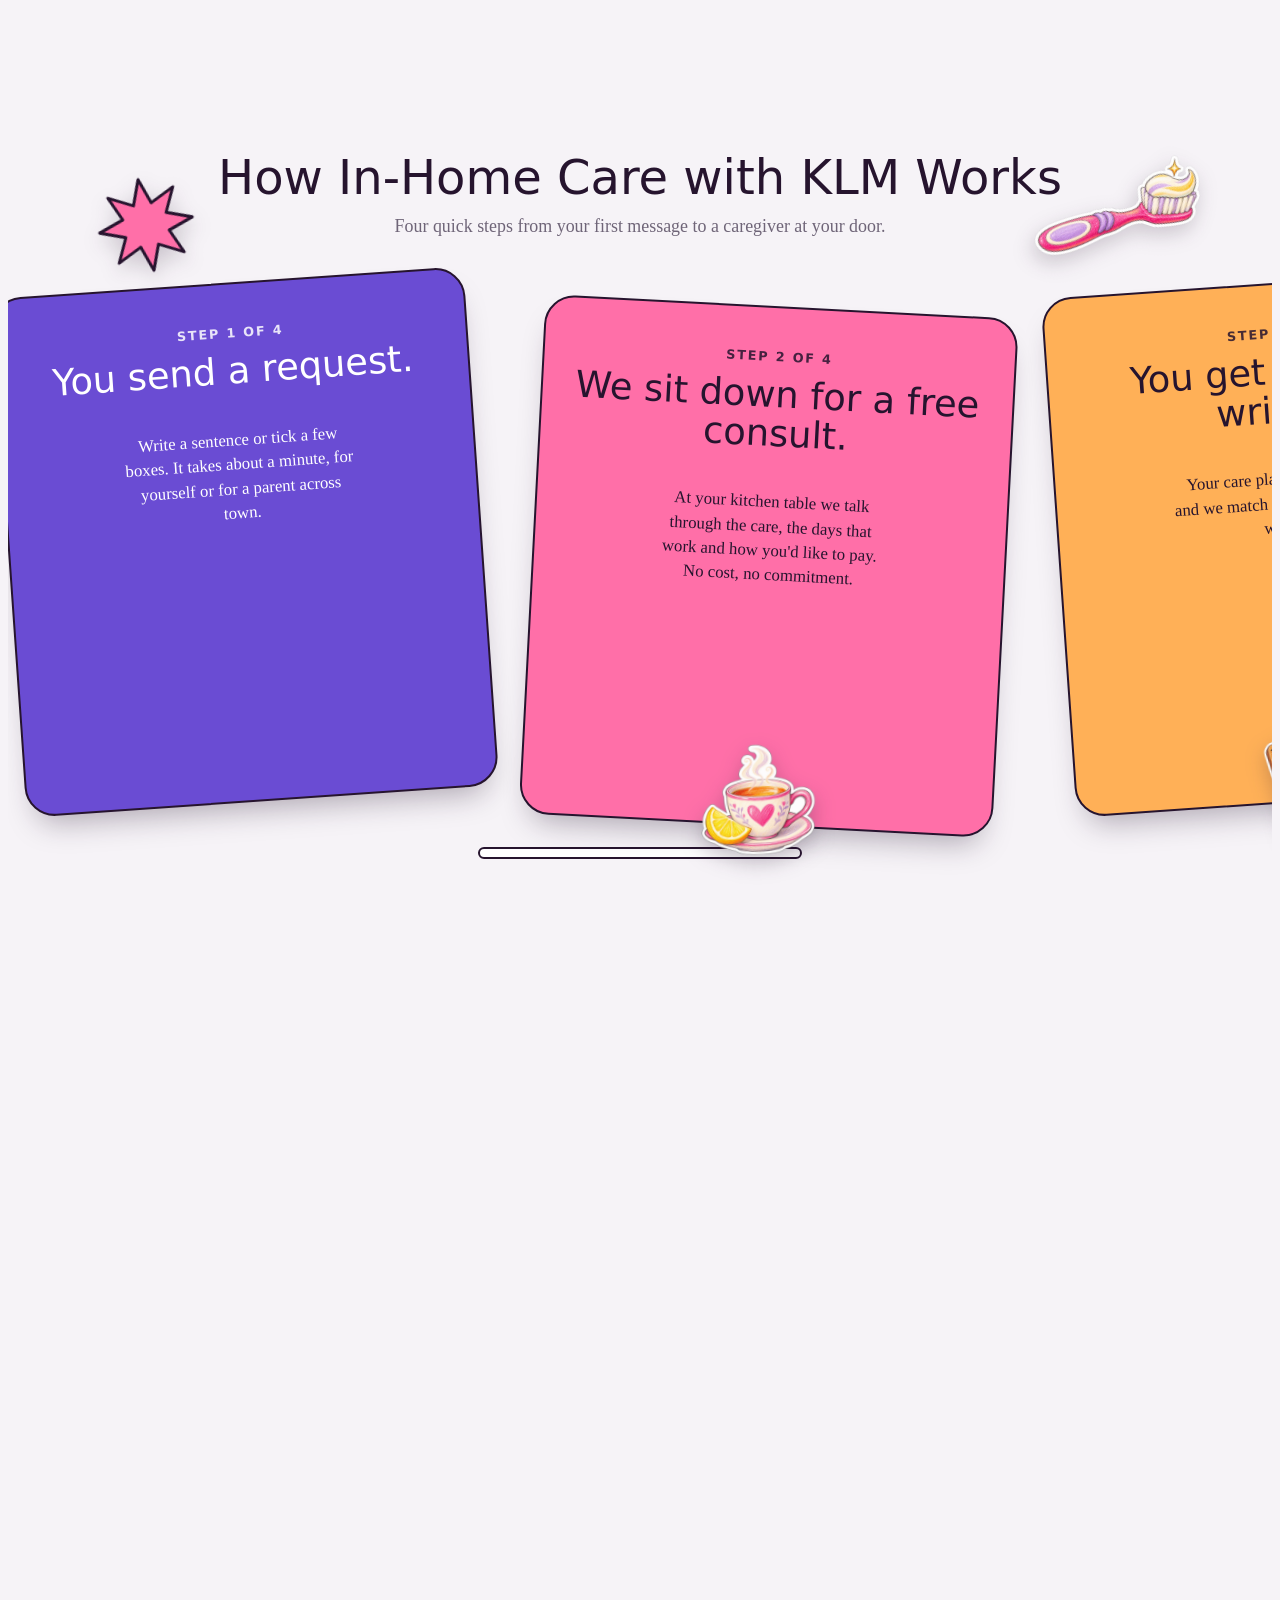
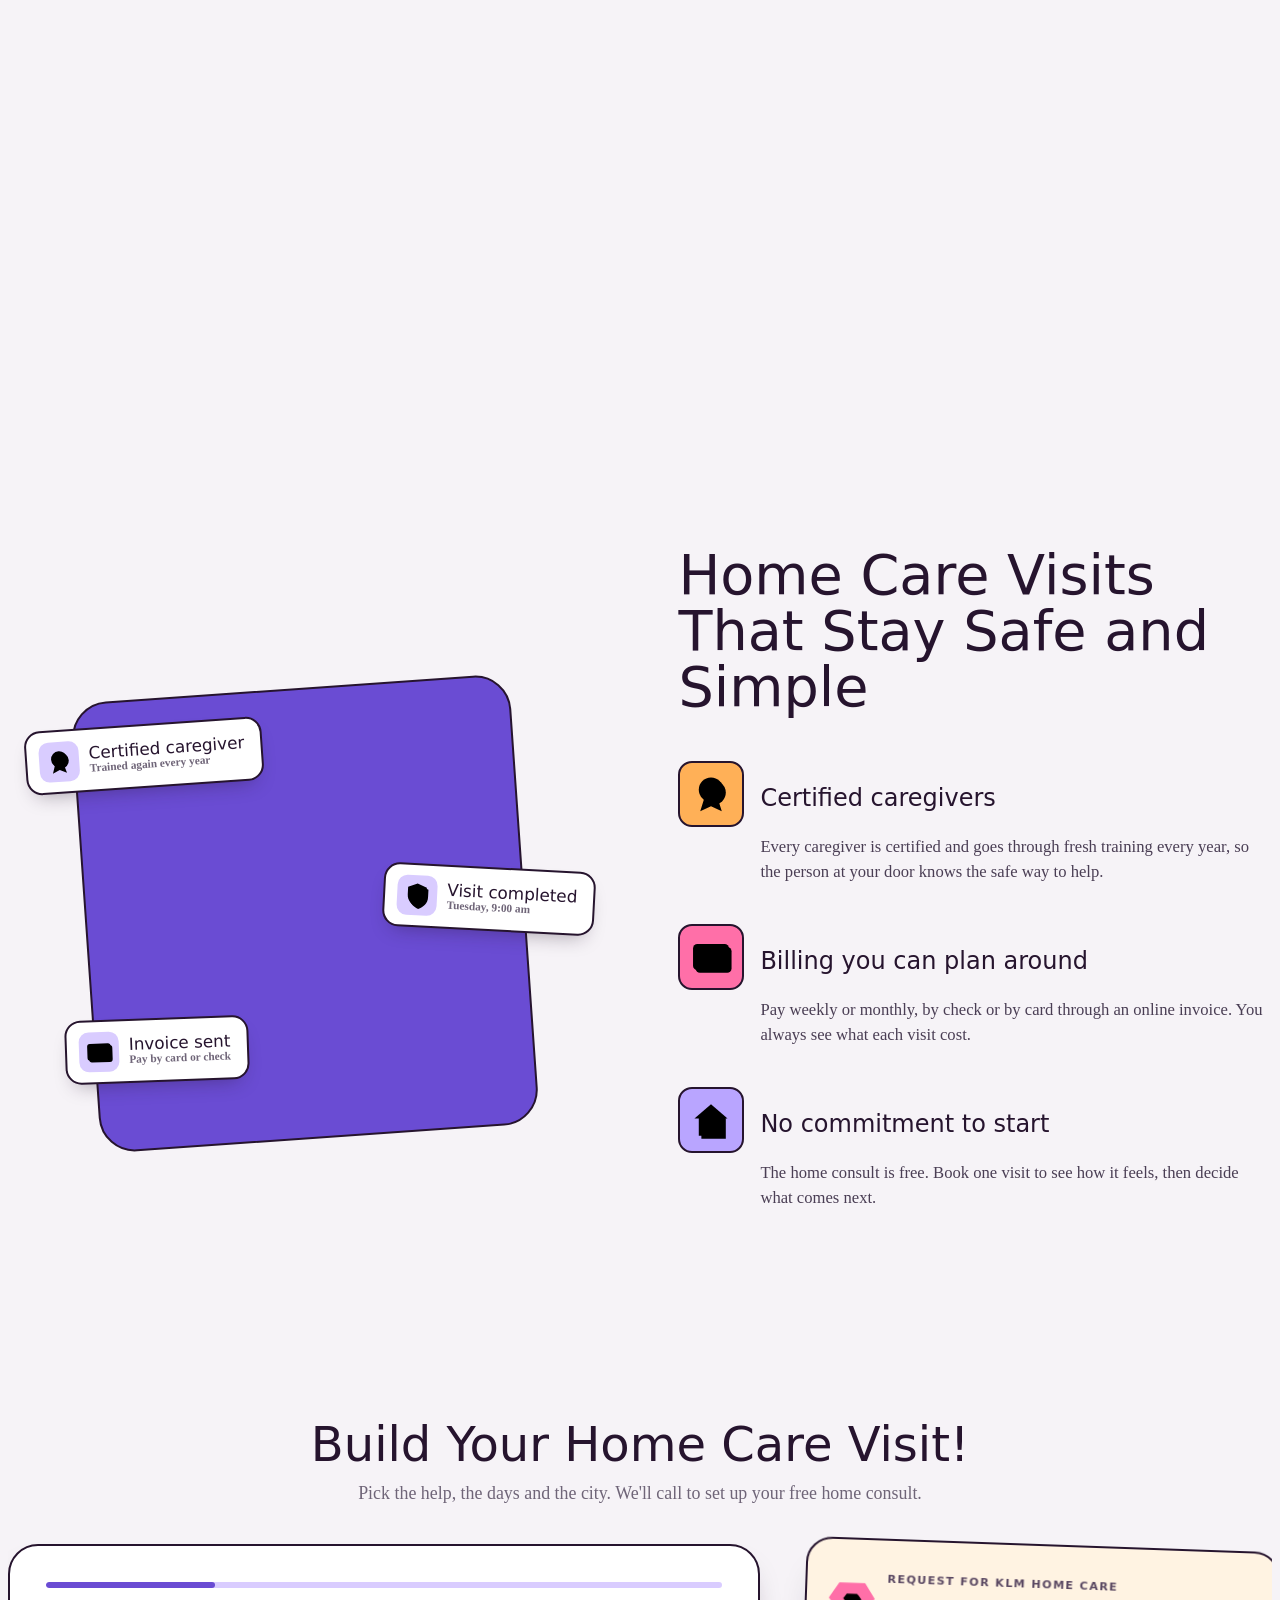
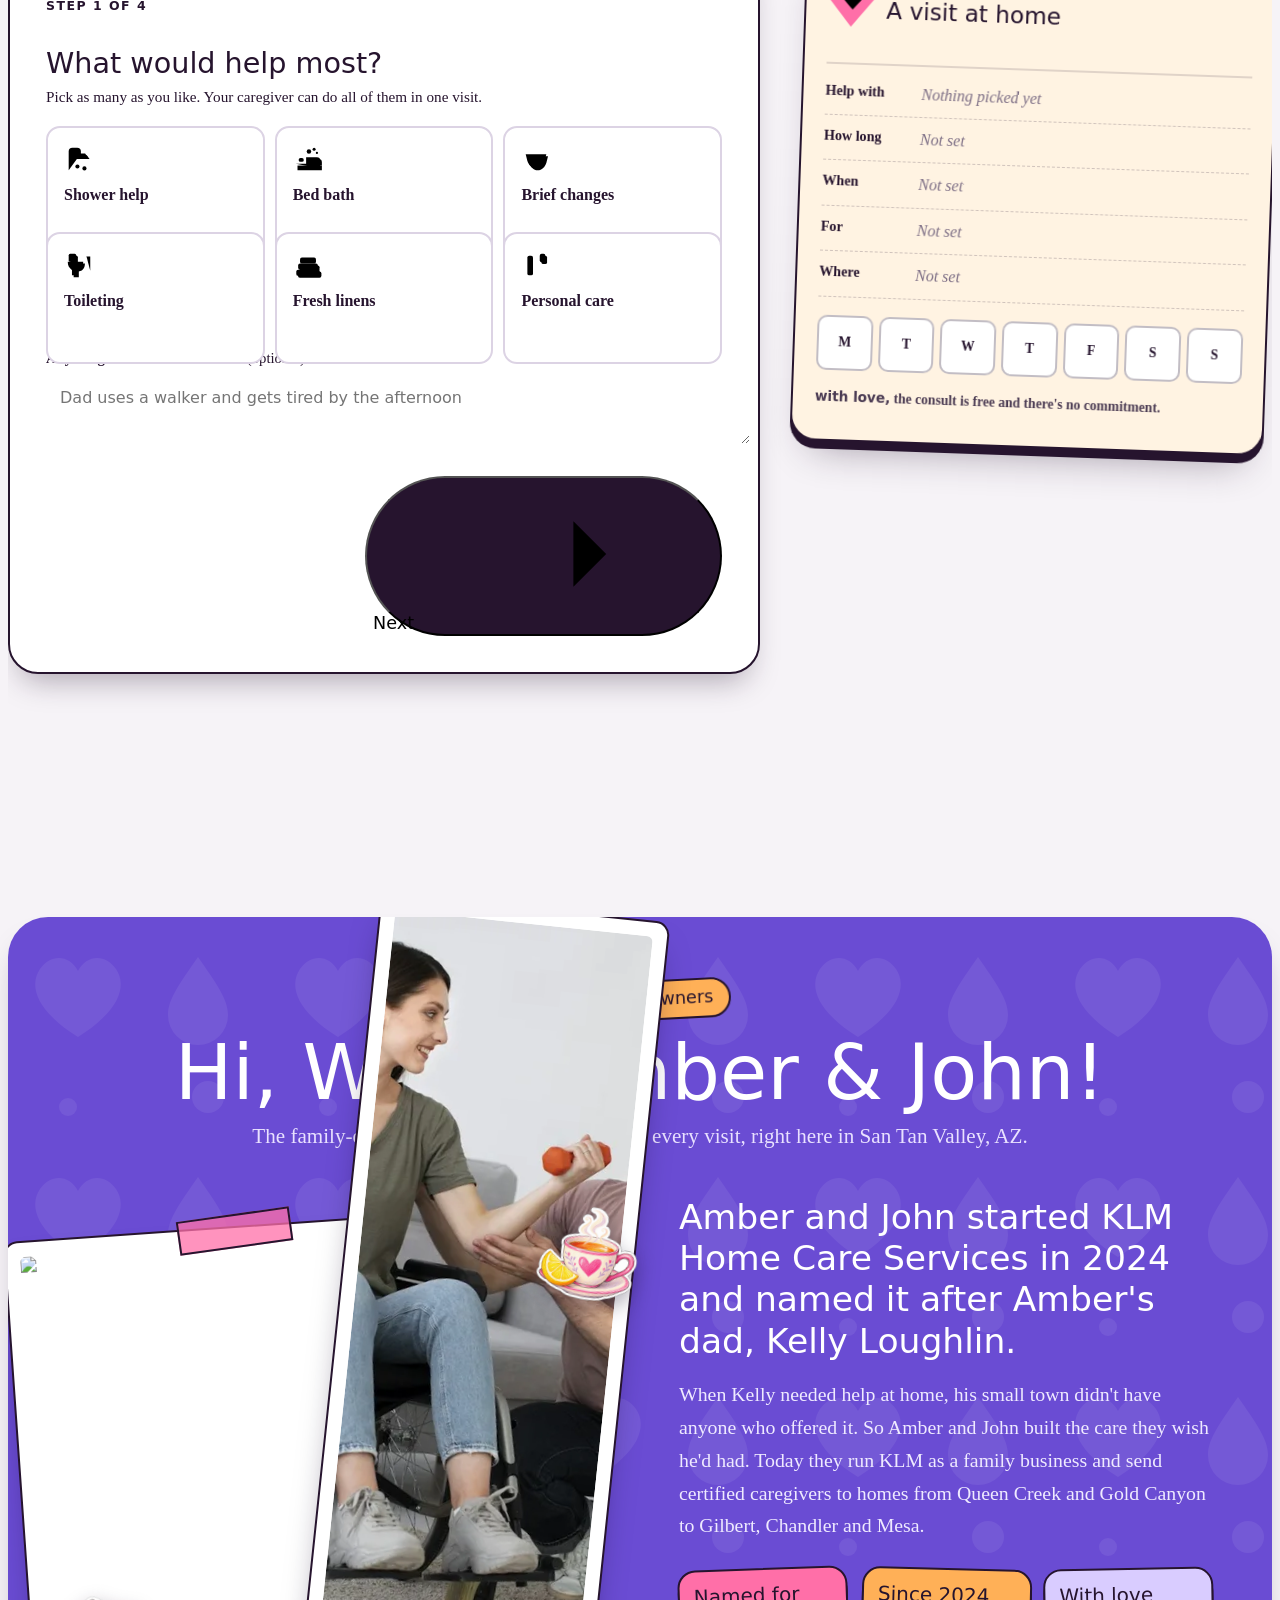
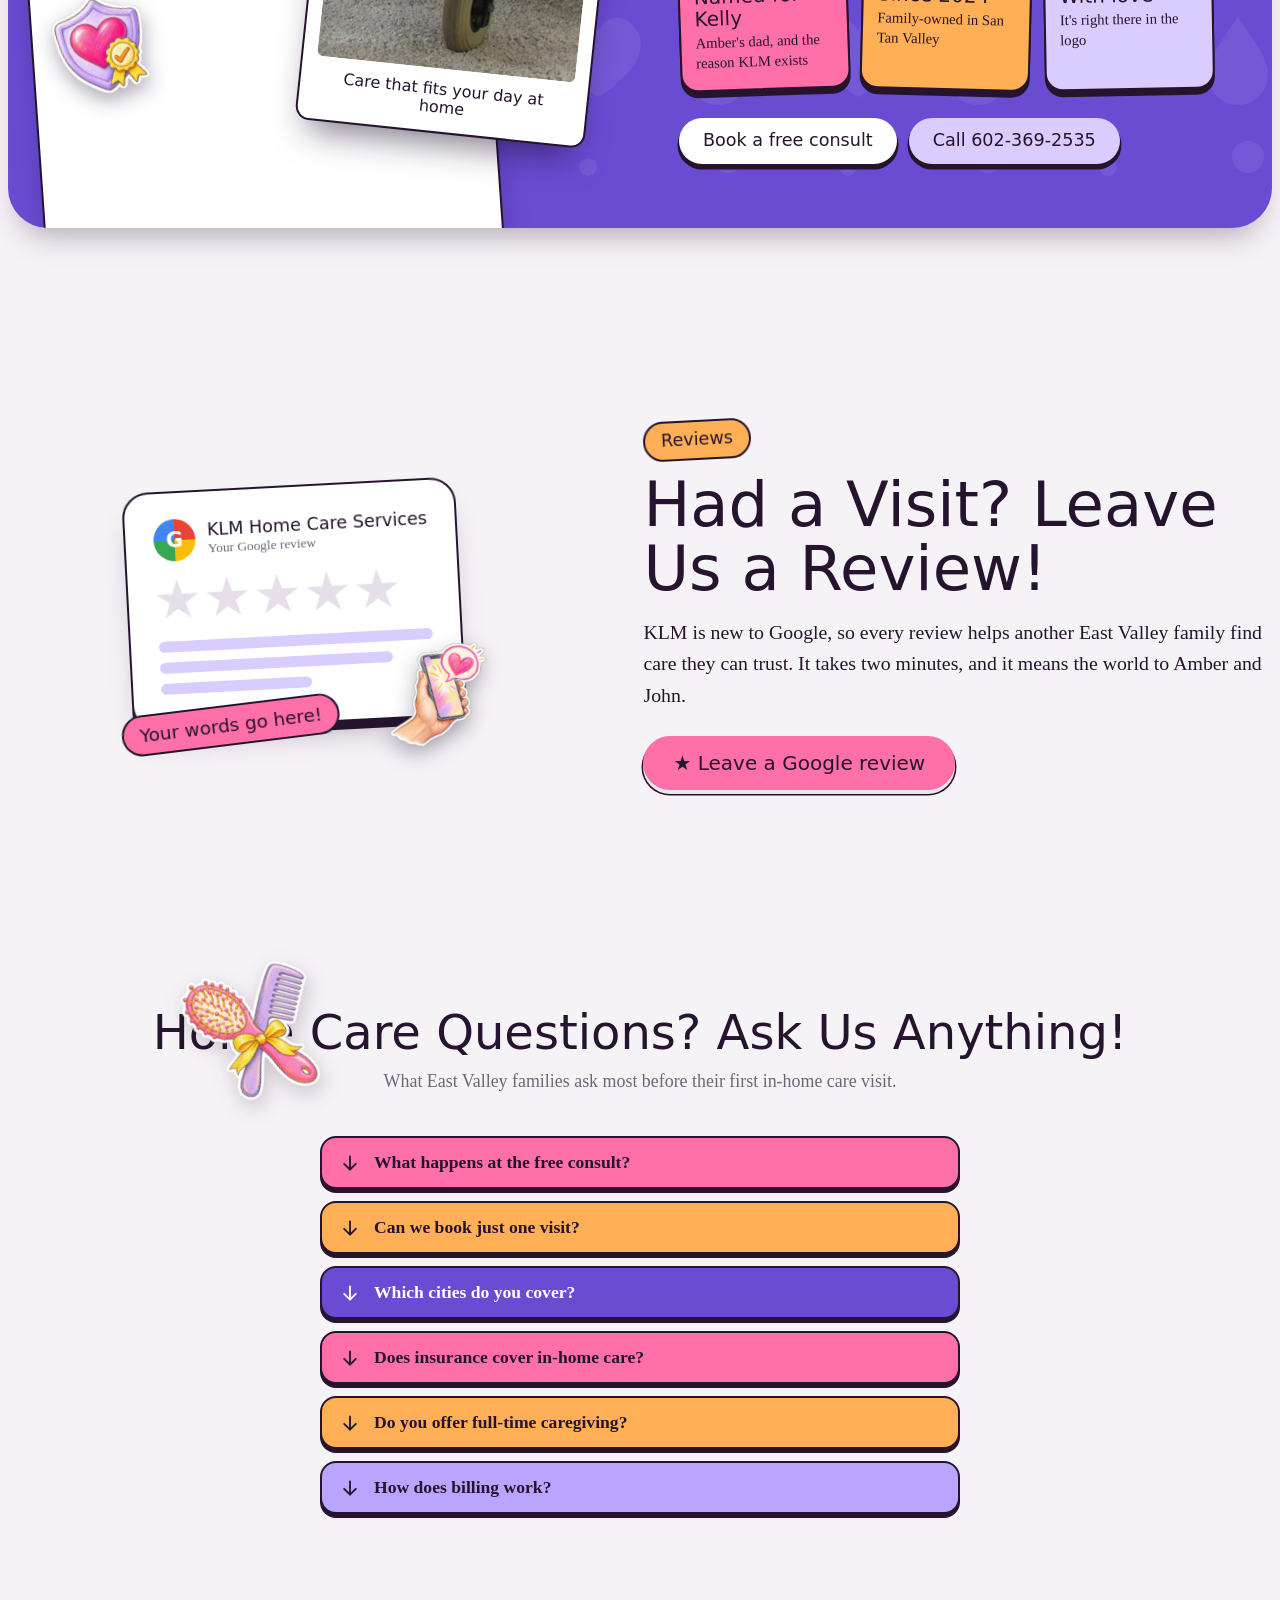
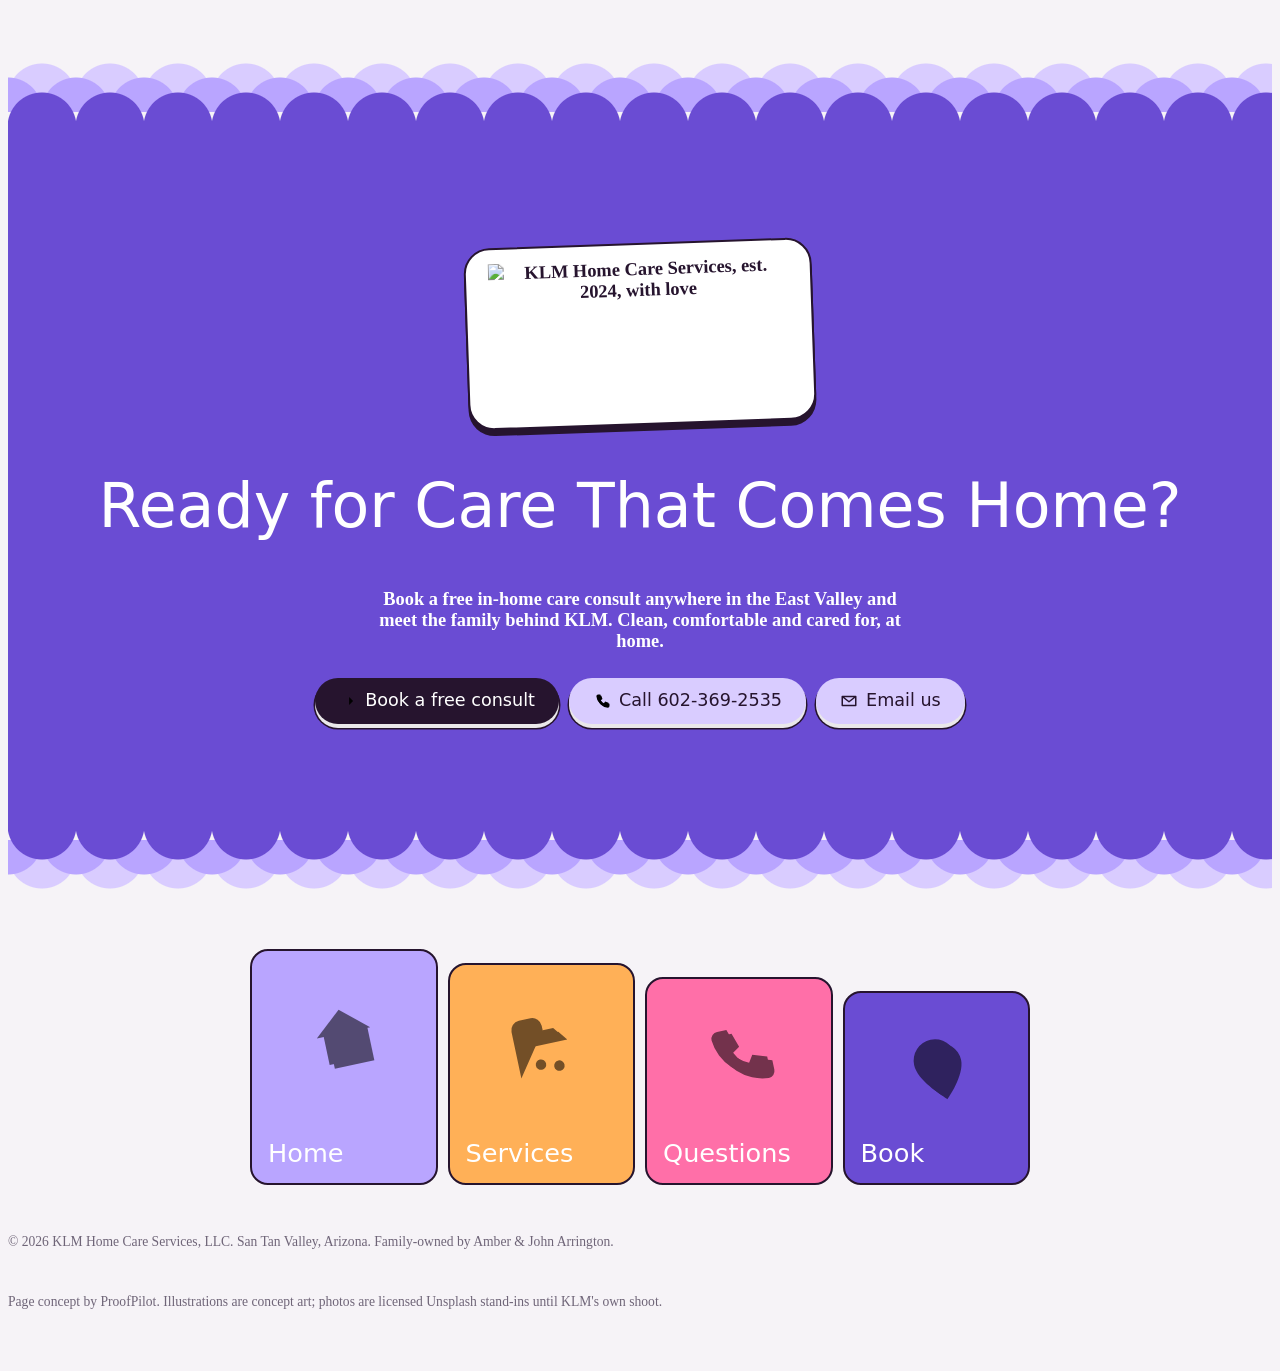
==== commit 8e71194e: "Update KLM Home Care concept preview" ====
--- a/index.html
+++ b/index.html
@@ -15,7 +15,7 @@
 <script>document.documentElement.classList.add("js","hero-go");try{if(/[?&]nointro/.test(location.search))sessionStorage.setItem("klm_intro","1");if(matchMedia("(prefers-reduced-motion: reduce)").matches)document.documentElement.classList.add("intro-seen")}catch(e){}</script>
 <link rel="stylesheet" href="assets/site.css?v=42">
 <link rel="stylesheet" href="assets/get-care.css?v=1">
-<link rel="stylesheet" href="assets/get-care-zoomie.css?v=18">
+<link rel="stylesheet" href="assets/get-care-zoomie.css?v=19">
 <link rel="canonical" href="https://klmhomecare.com/">
 <meta property="og:type" content="website">
 <meta property="og:title" content="In-Home Care in San Tan Valley, AZ | KLM Home Care Services">
@@ -484,7 +484,7 @@
 
 <svg width="0" height="0" style="position:absolute" aria-hidden="true"><symbol id="zm-heart" viewBox="0 0 24 24"><path d="M12 21C4 15.5 2 11.5 3.5 8 5 4.6 9.6 4.3 12 7.6 14.4 4.3 19 4.6 20.5 8 22 11.5 20 15.5 12 21z" fill="#FF6FA8" stroke="#26142E" stroke-width="1.4" stroke-linejoin="round"/></symbol></svg>
 <div class="gc-toast" id="toast" role="status"></div>
-<script src="assets/get-care-zoomie.js?v=3"></script>
+<script src="assets/get-care-zoomie.js?v=4"></script>
 <script src="assets/butterflies.js?v=3"></script>
 <script src="assets/reviews.js?v=1"></script>
 <script src="assets/klm-reviews.js?v=1"></script>
--- a/assets/get-care-zoomie.css
+++ b/assets/get-care-zoomie.css
@@ -429,3 +429,16 @@
 .zm-foot{padding-top:clamp(20px,3vw,40px)}
 .zm-foot .zm-tiles{margin-top:0}
 @media (max-width:600px){.zm-cta-btns{flex-direction:column;align-items:stretch;max-width:320px;margin-left:auto;margin-right:auto}}
+
+/* request ticket: easier to read, same size */
+.zm .gc-ticket{background:#FFF3E2;box-shadow:0 8px 0 var(--z-ink),0 26px 40px -22px rgba(38,20,46,.45)}
+.zm .ticket-head{border-bottom:2px solid rgba(38,20,46,.14)}
+.zm .ticket-kicker{color:#5A4862;font-weight:700}
+.zm .ticket-title{font-size:1.45rem;color:var(--z-ink)}
+.zm .ticket-rows>div{border-bottom:1.5px dashed rgba(38,20,46,.22)}
+.zm .ticket-rows dt{color:var(--z-ink);font-weight:700;font-size:.88rem}
+.zm .ticket-rows dd{font-size:1rem;color:var(--z-ink)}
+.zm .ticket-rows dd.empty{color:#7D6E85;font-weight:500;font-style:italic}
+.zm .ticket-week span{background:#fff;border:2px solid rgba(38,20,46,.28);color:var(--z-ink);font-size:.85rem}
+.zm .ticket-week span.on{background:var(--z-deep);border-color:var(--z-ink);color:#fff}
+.zm .ticket-foot{color:#4A3A52;font-weight:600}
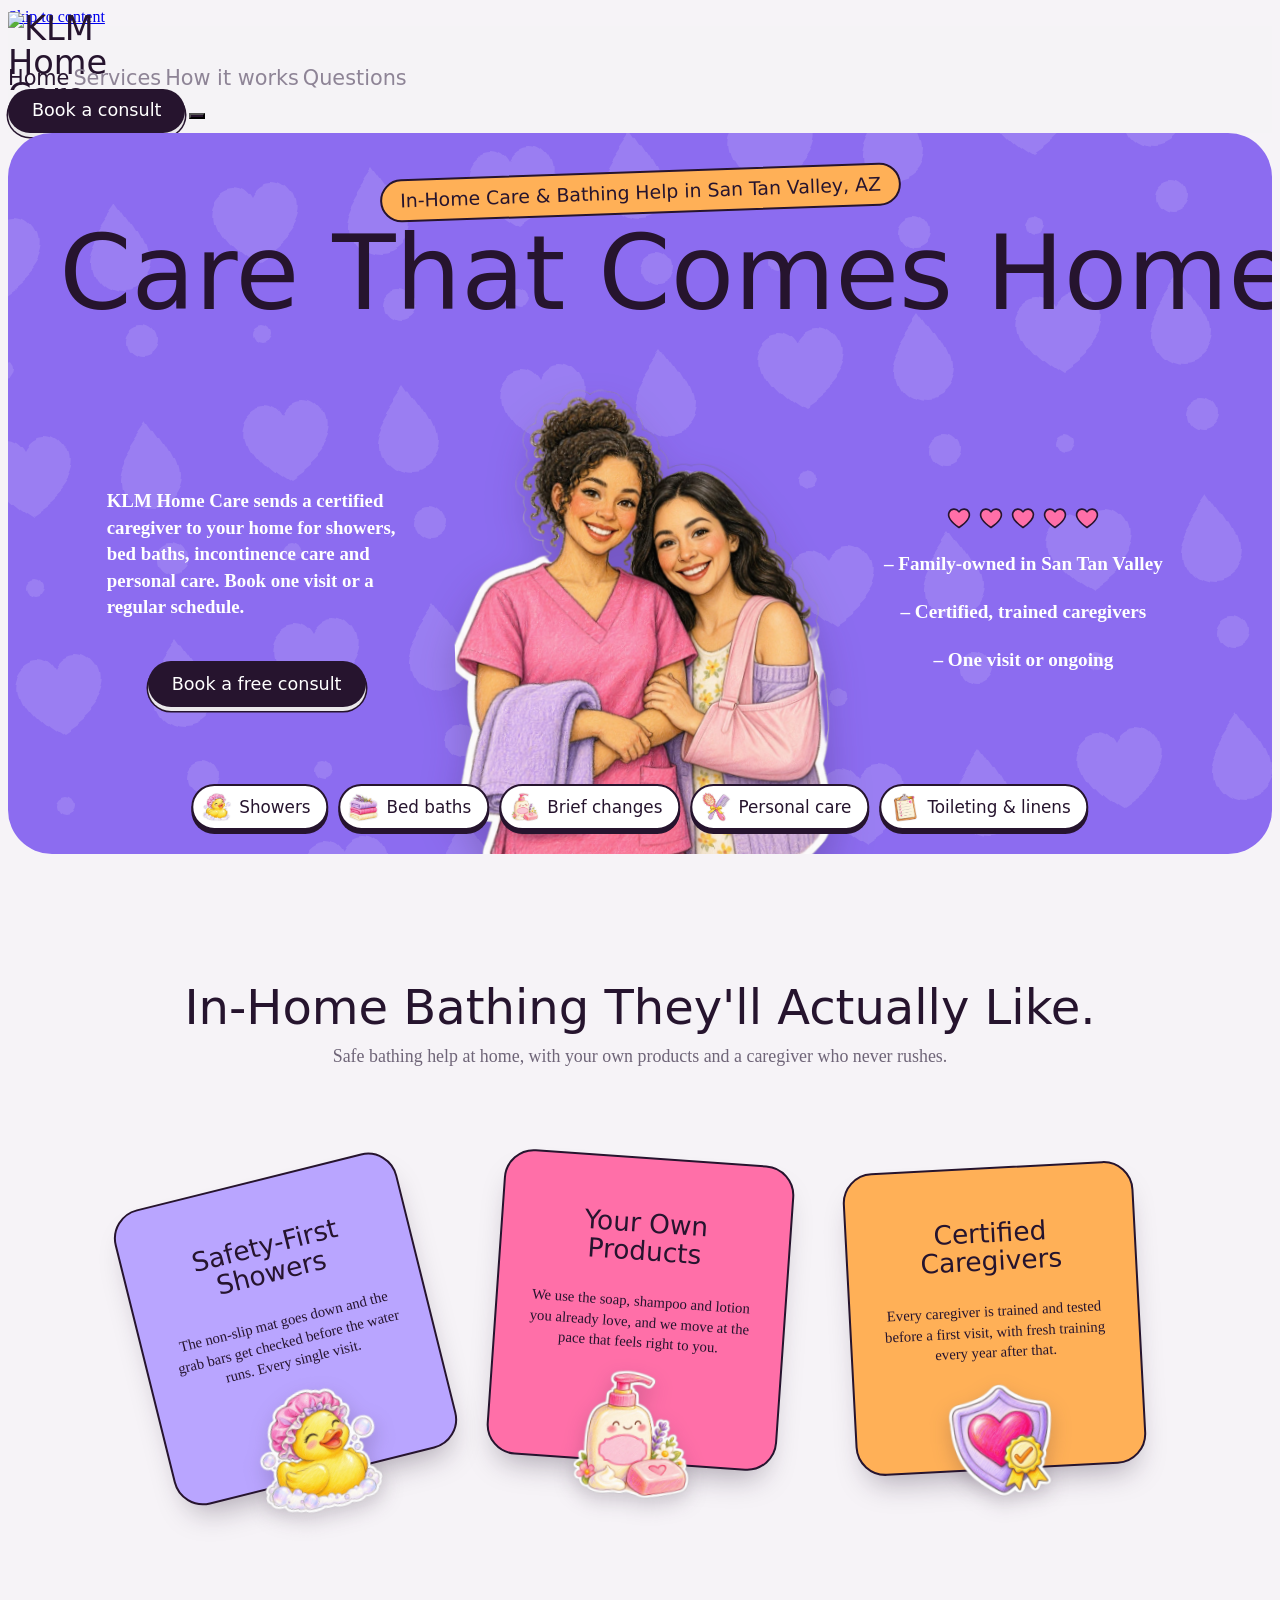
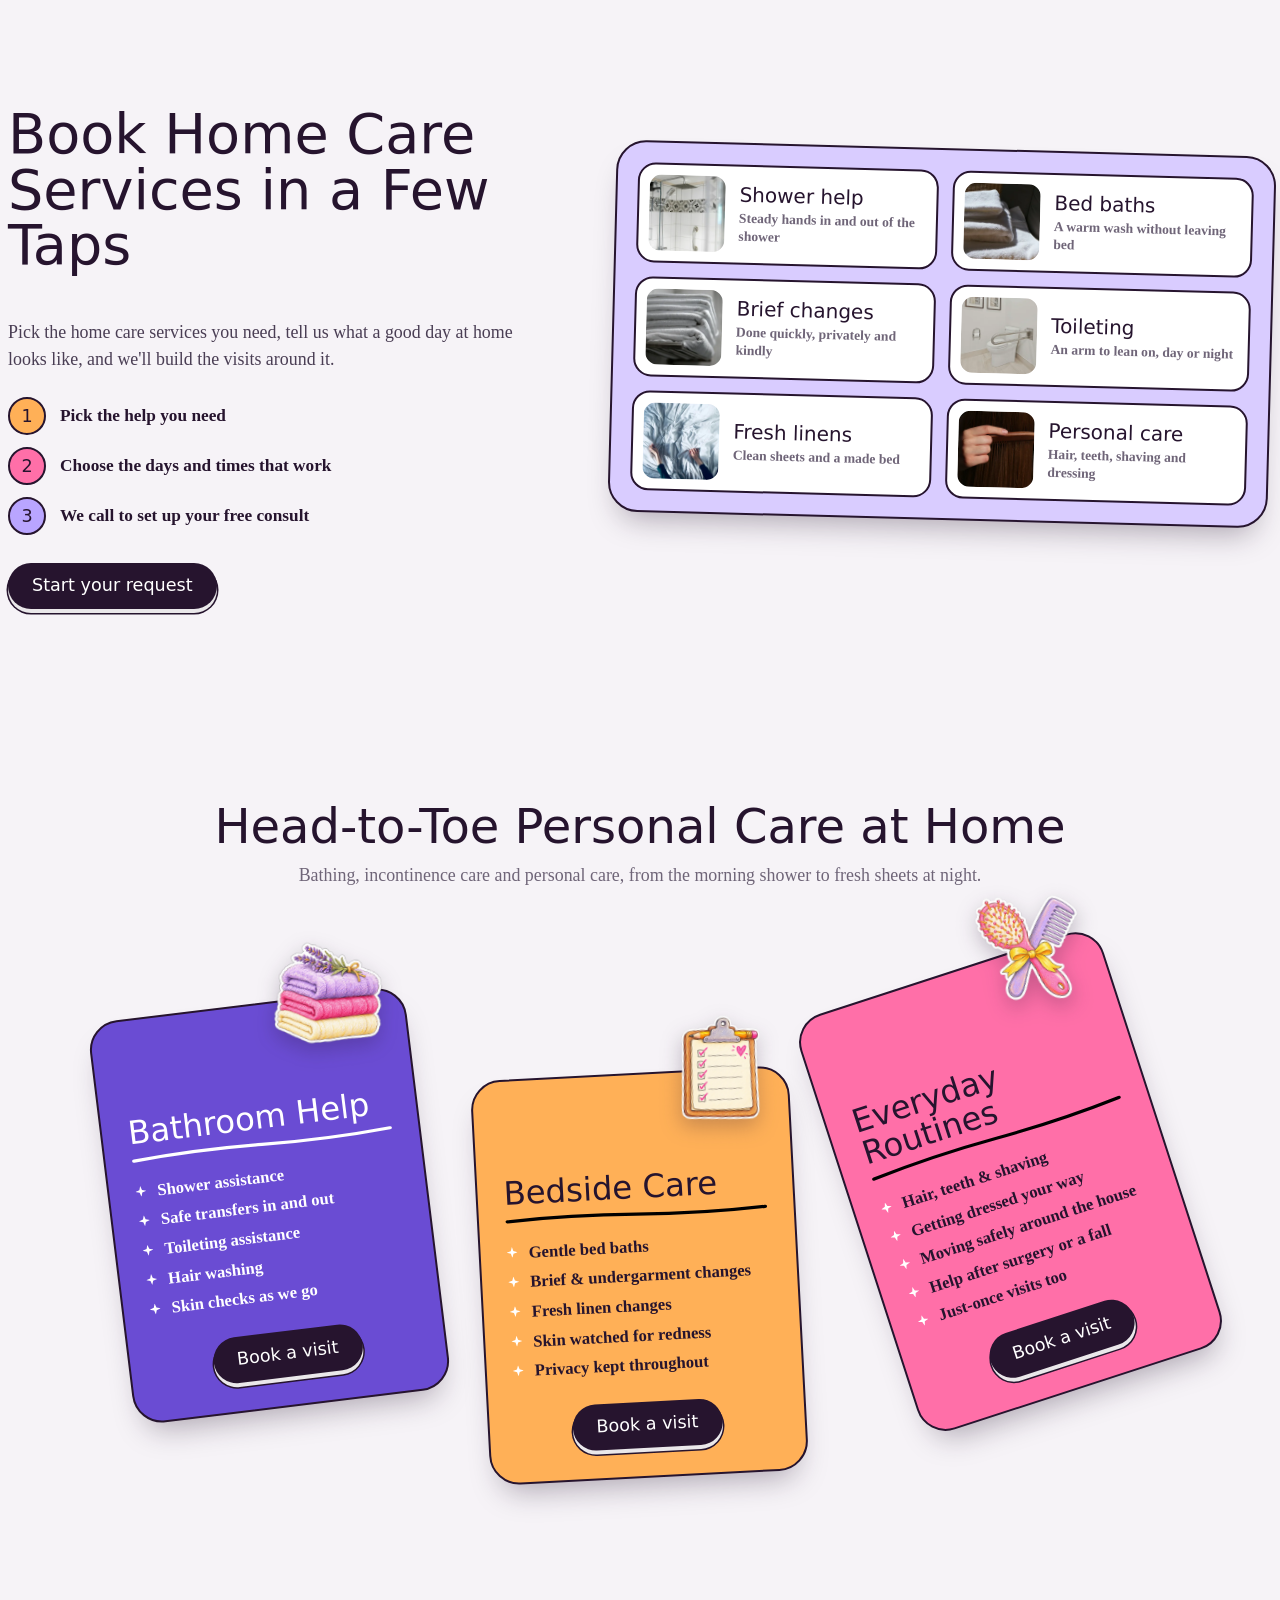
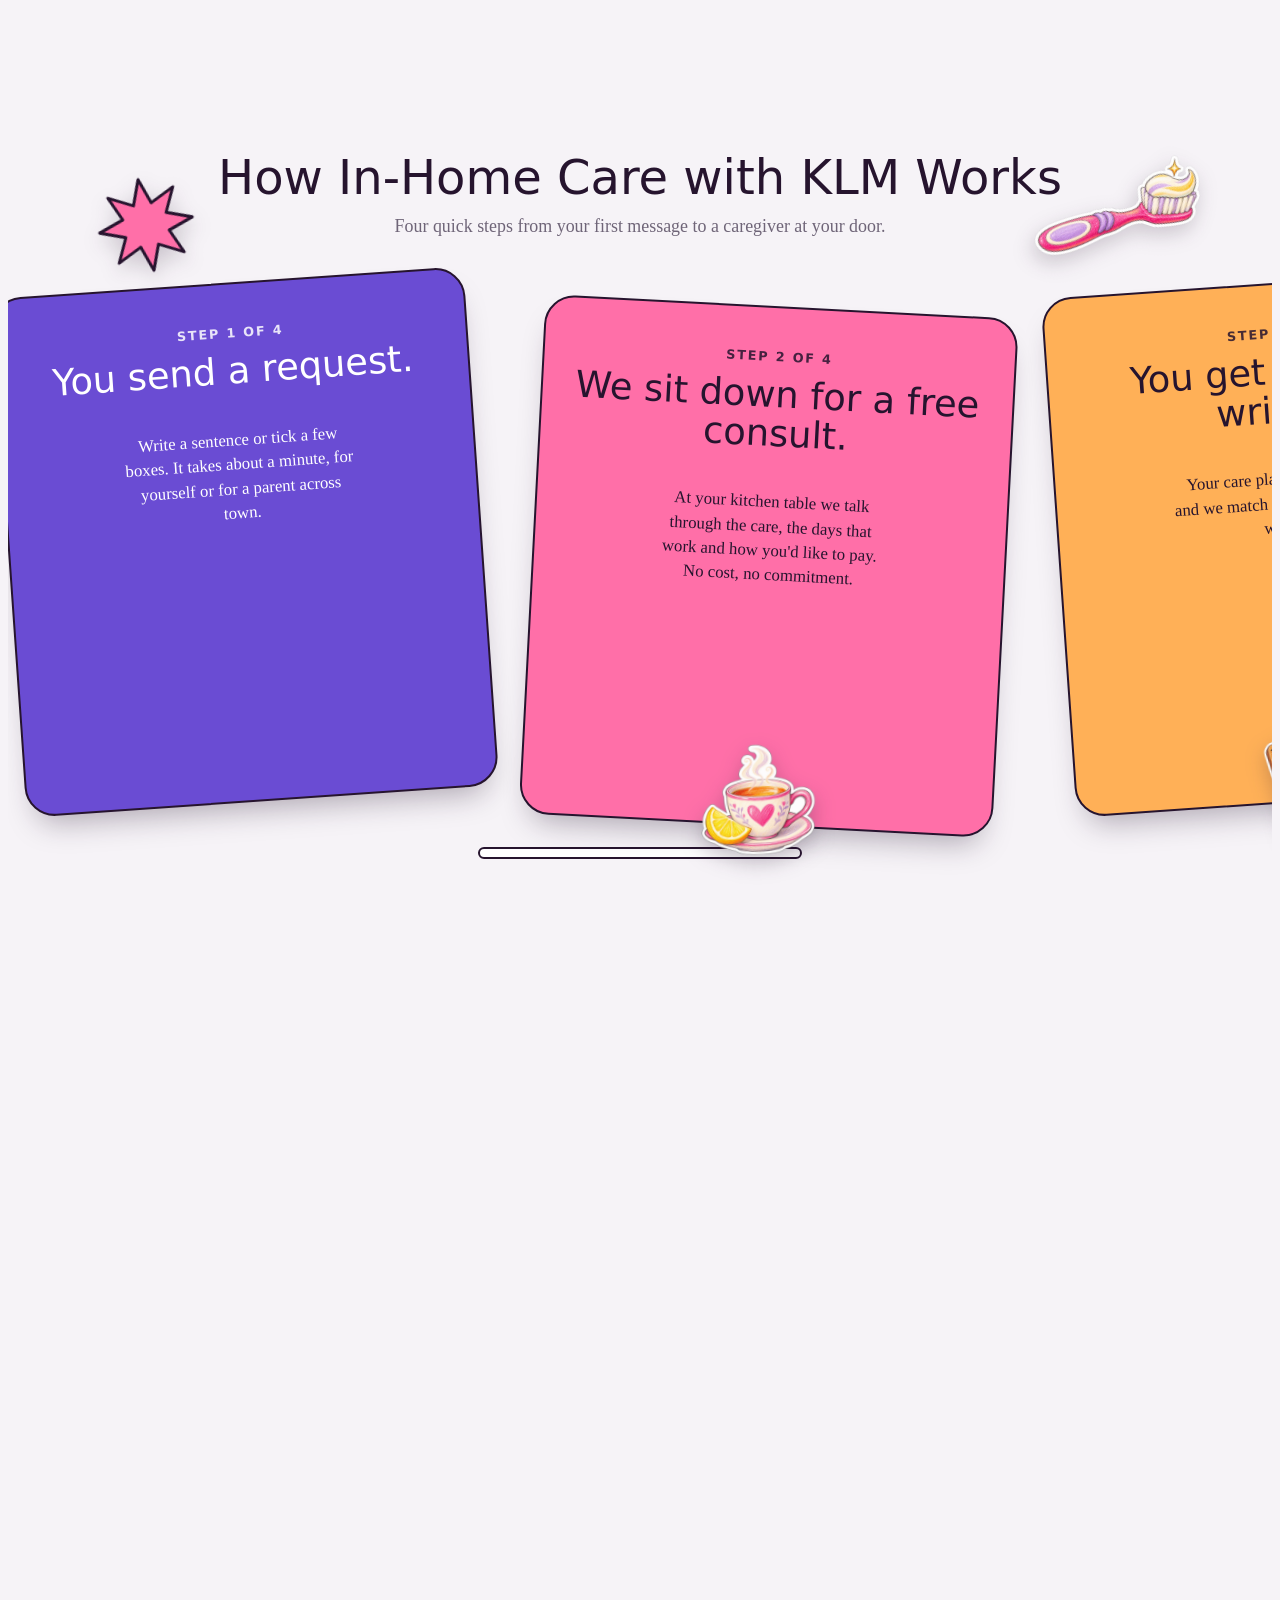
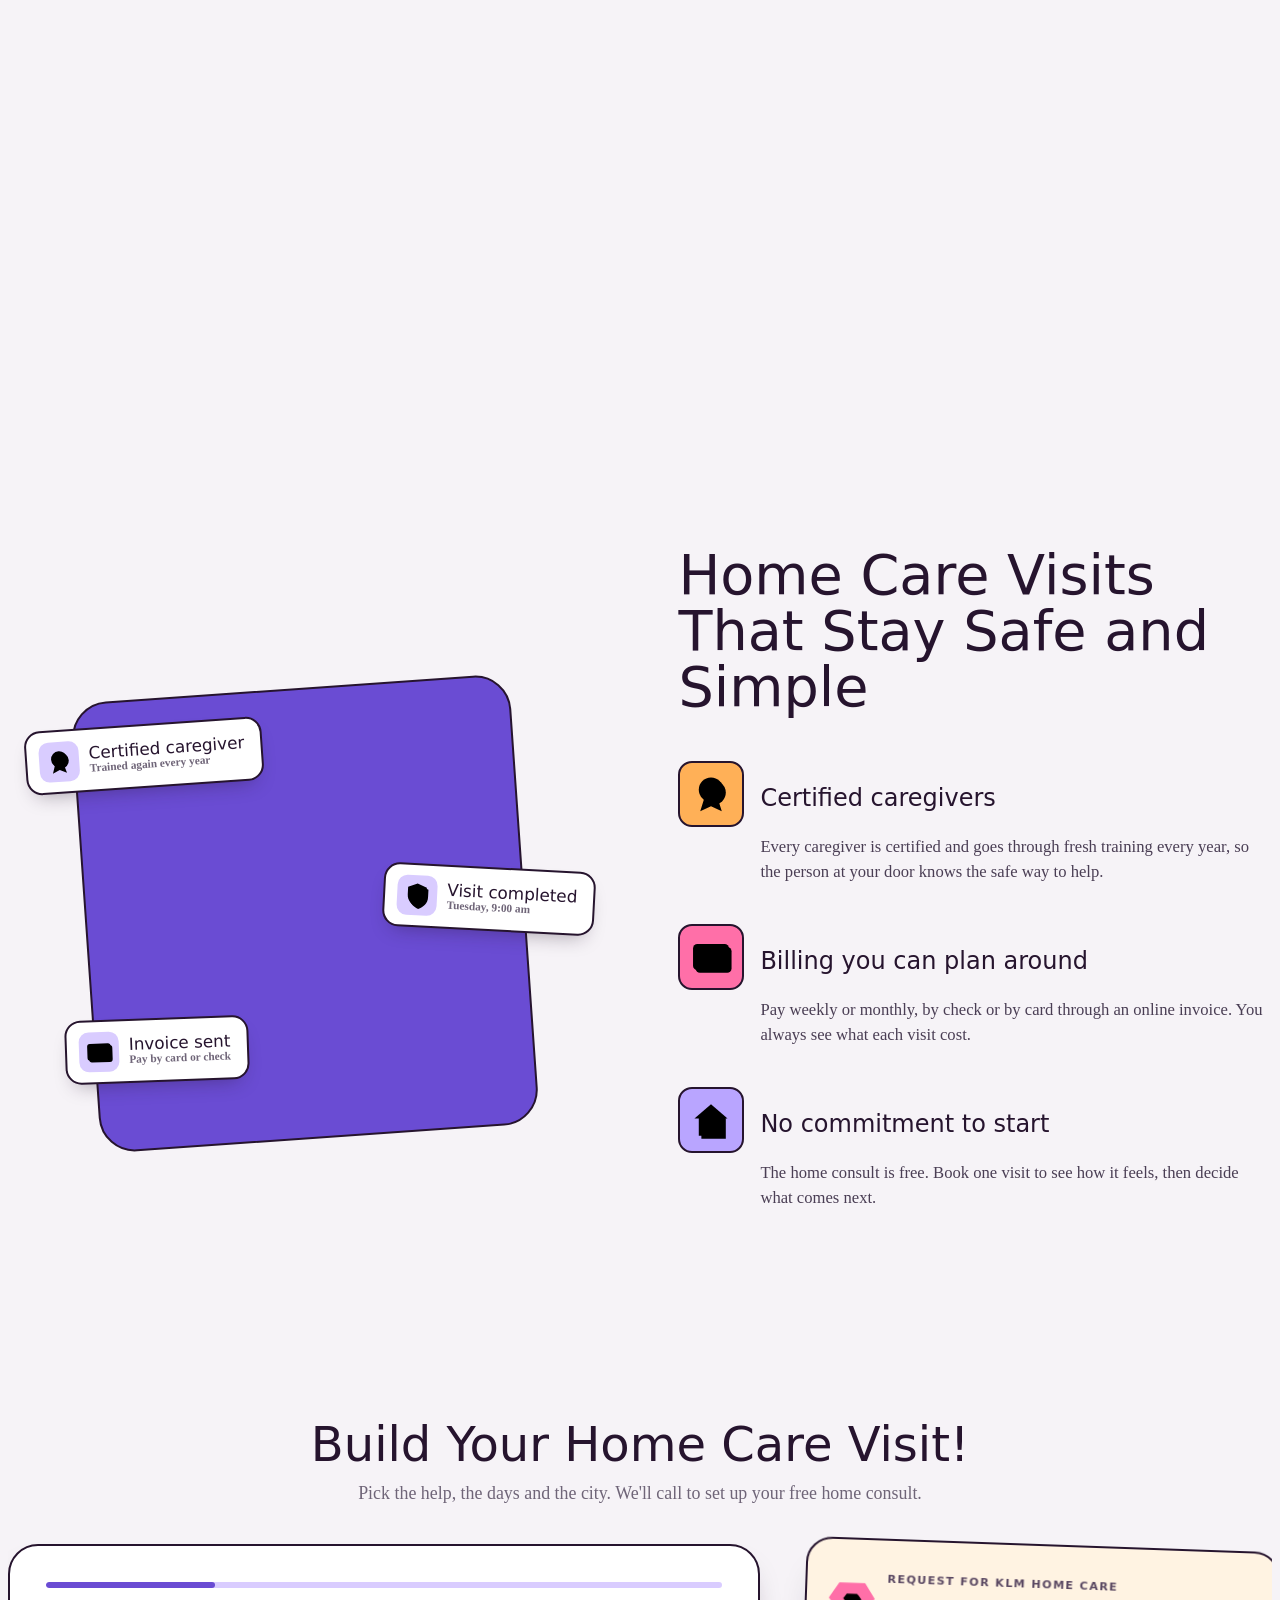
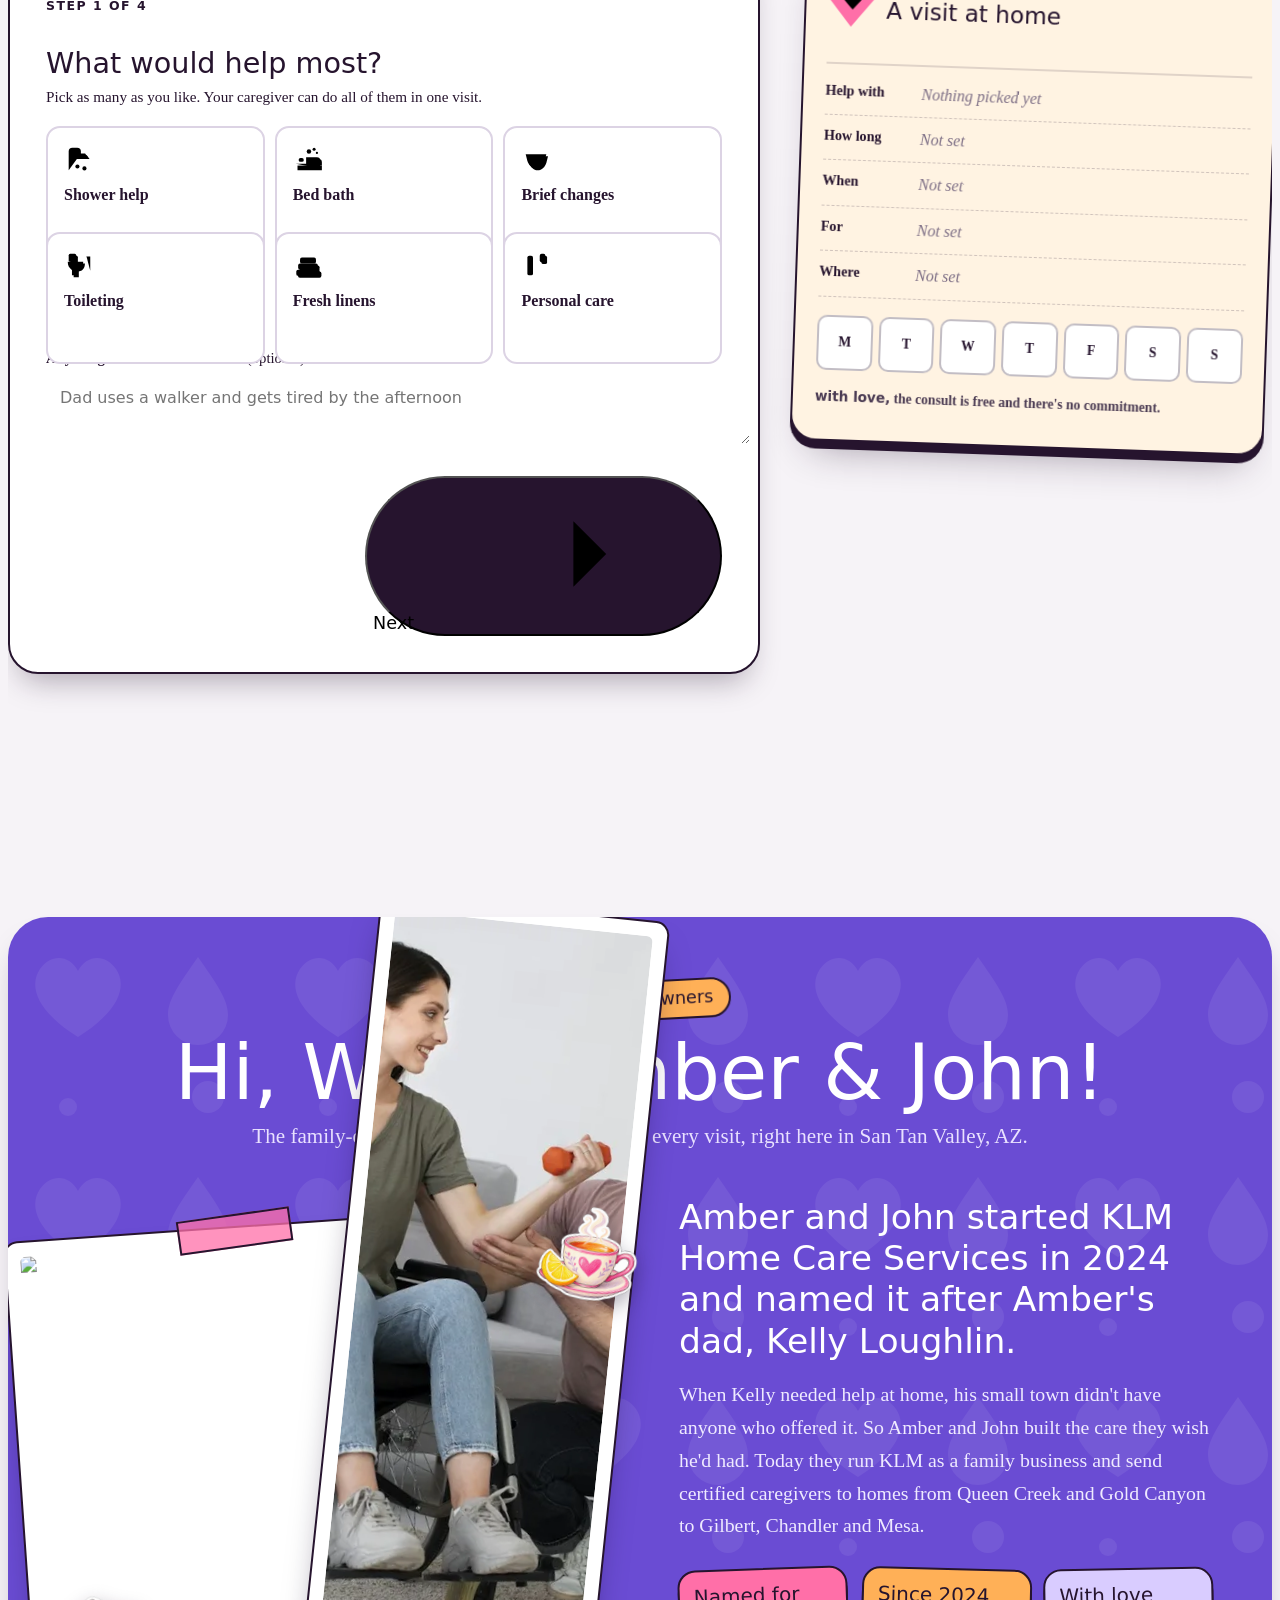
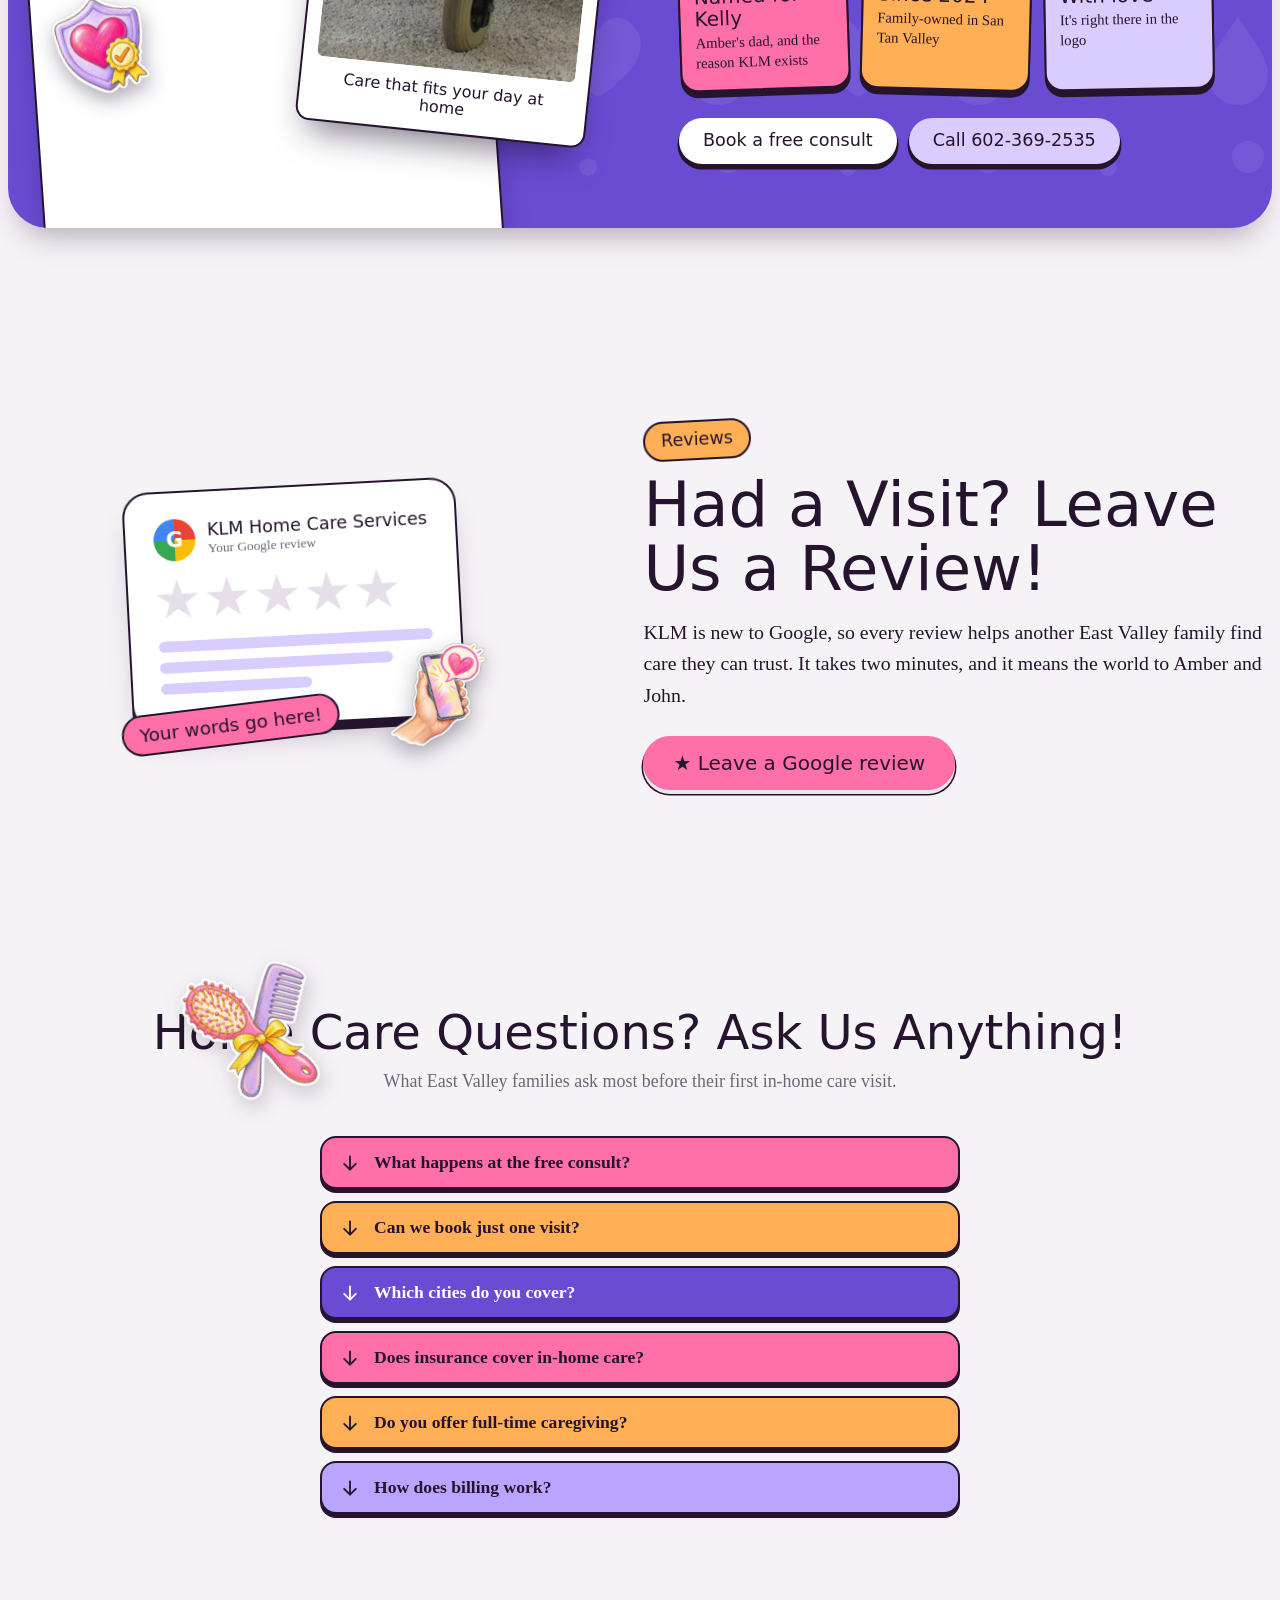
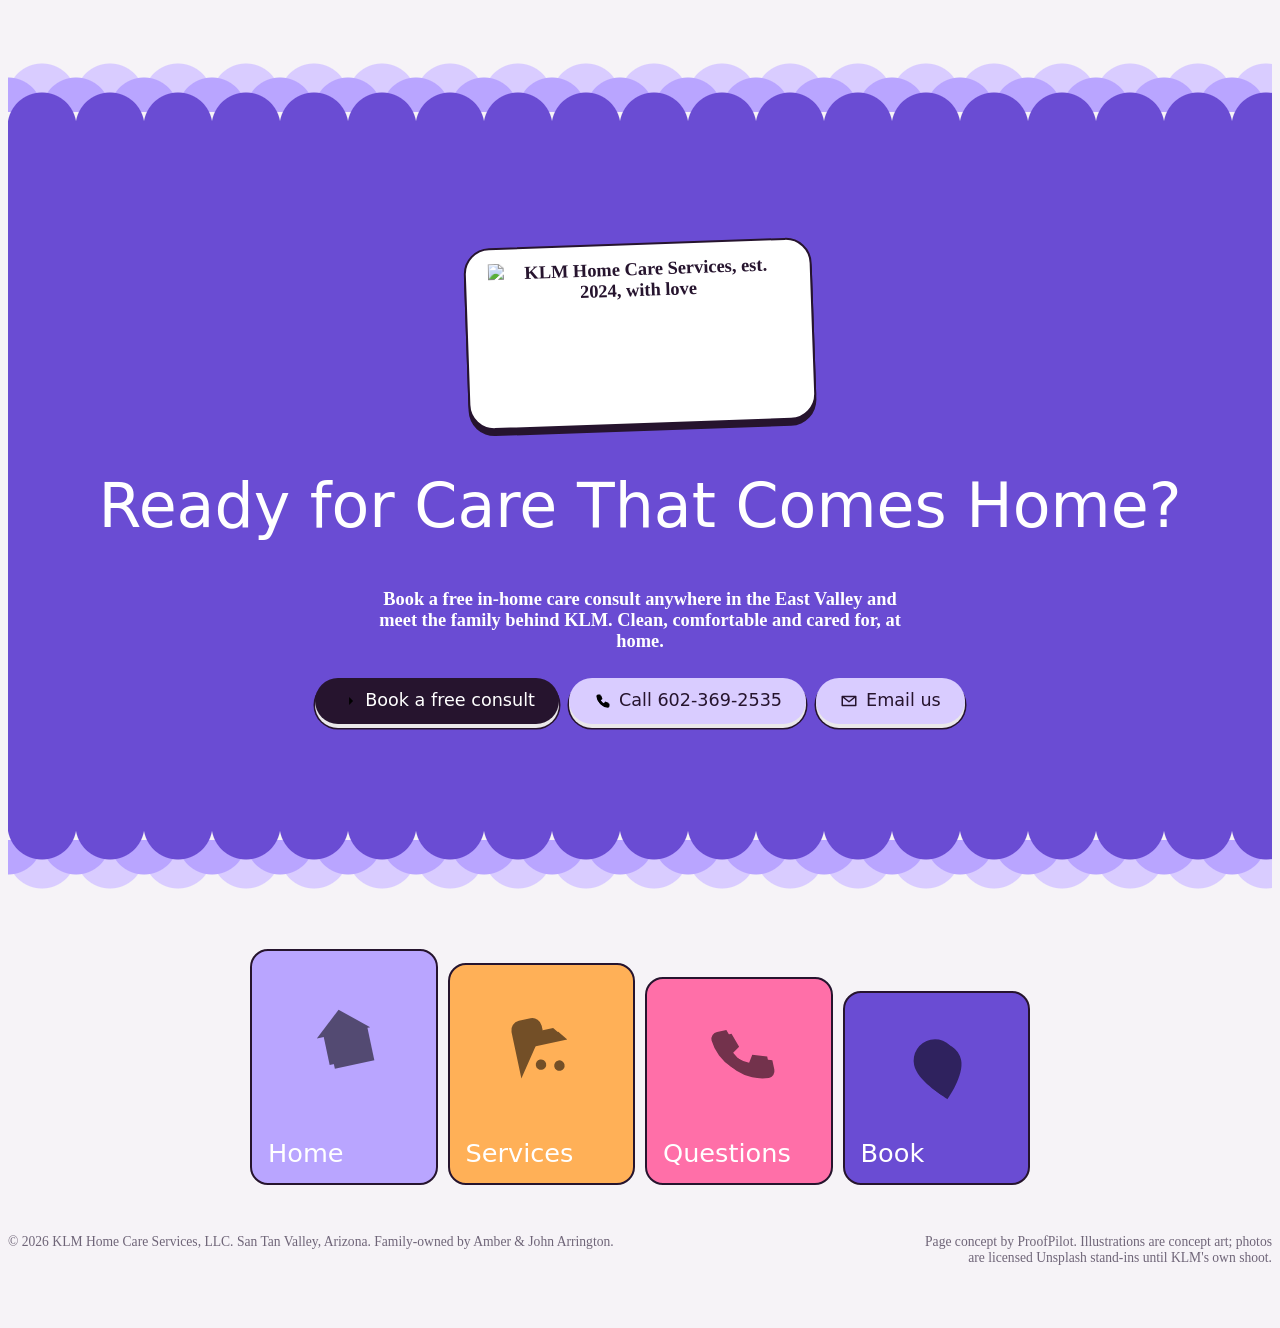
==== commit dcfffe87: "Update KLM Home Care concept preview" ====
--- a/index.html
+++ b/index.html
@@ -15,7 +15,7 @@
 <script>document.documentElement.classList.add("js","hero-go");try{if(/[?&]nointro/.test(location.search))sessionStorage.setItem("klm_intro","1");if(matchMedia("(prefers-reduced-motion: reduce)").matches)document.documentElement.classList.add("intro-seen")}catch(e){}</script>
 <link rel="stylesheet" href="assets/site.css?v=42">
 <link rel="stylesheet" href="assets/get-care.css?v=1">
-<link rel="stylesheet" href="assets/get-care-zoomie.css?v=19">
+<link rel="stylesheet" href="assets/get-care-zoomie.css?v=20">
 <link rel="canonical" href="https://klmhomecare.com/">
 <meta property="og:type" content="website">
 <meta property="og:title" content="In-Home Care in San Tan Valley, AZ | KLM Home Care Services">
--- a/assets/get-care-zoomie.css
+++ b/assets/get-care-zoomie.css
@@ -442,3 +442,4 @@
 .zm .ticket-week span{background:#fff;border:2px solid rgba(38,20,46,.28);color:var(--z-ink);font-size:.85rem}
 .zm .ticket-week span.on{background:var(--z-deep);border-color:var(--z-ink);color:#fff}
 .zm .ticket-foot{color:#4A3A52;font-weight:600}
+@media (min-width:601px){.zm-base .demo-note{max-width:52ch;text-align:right}}
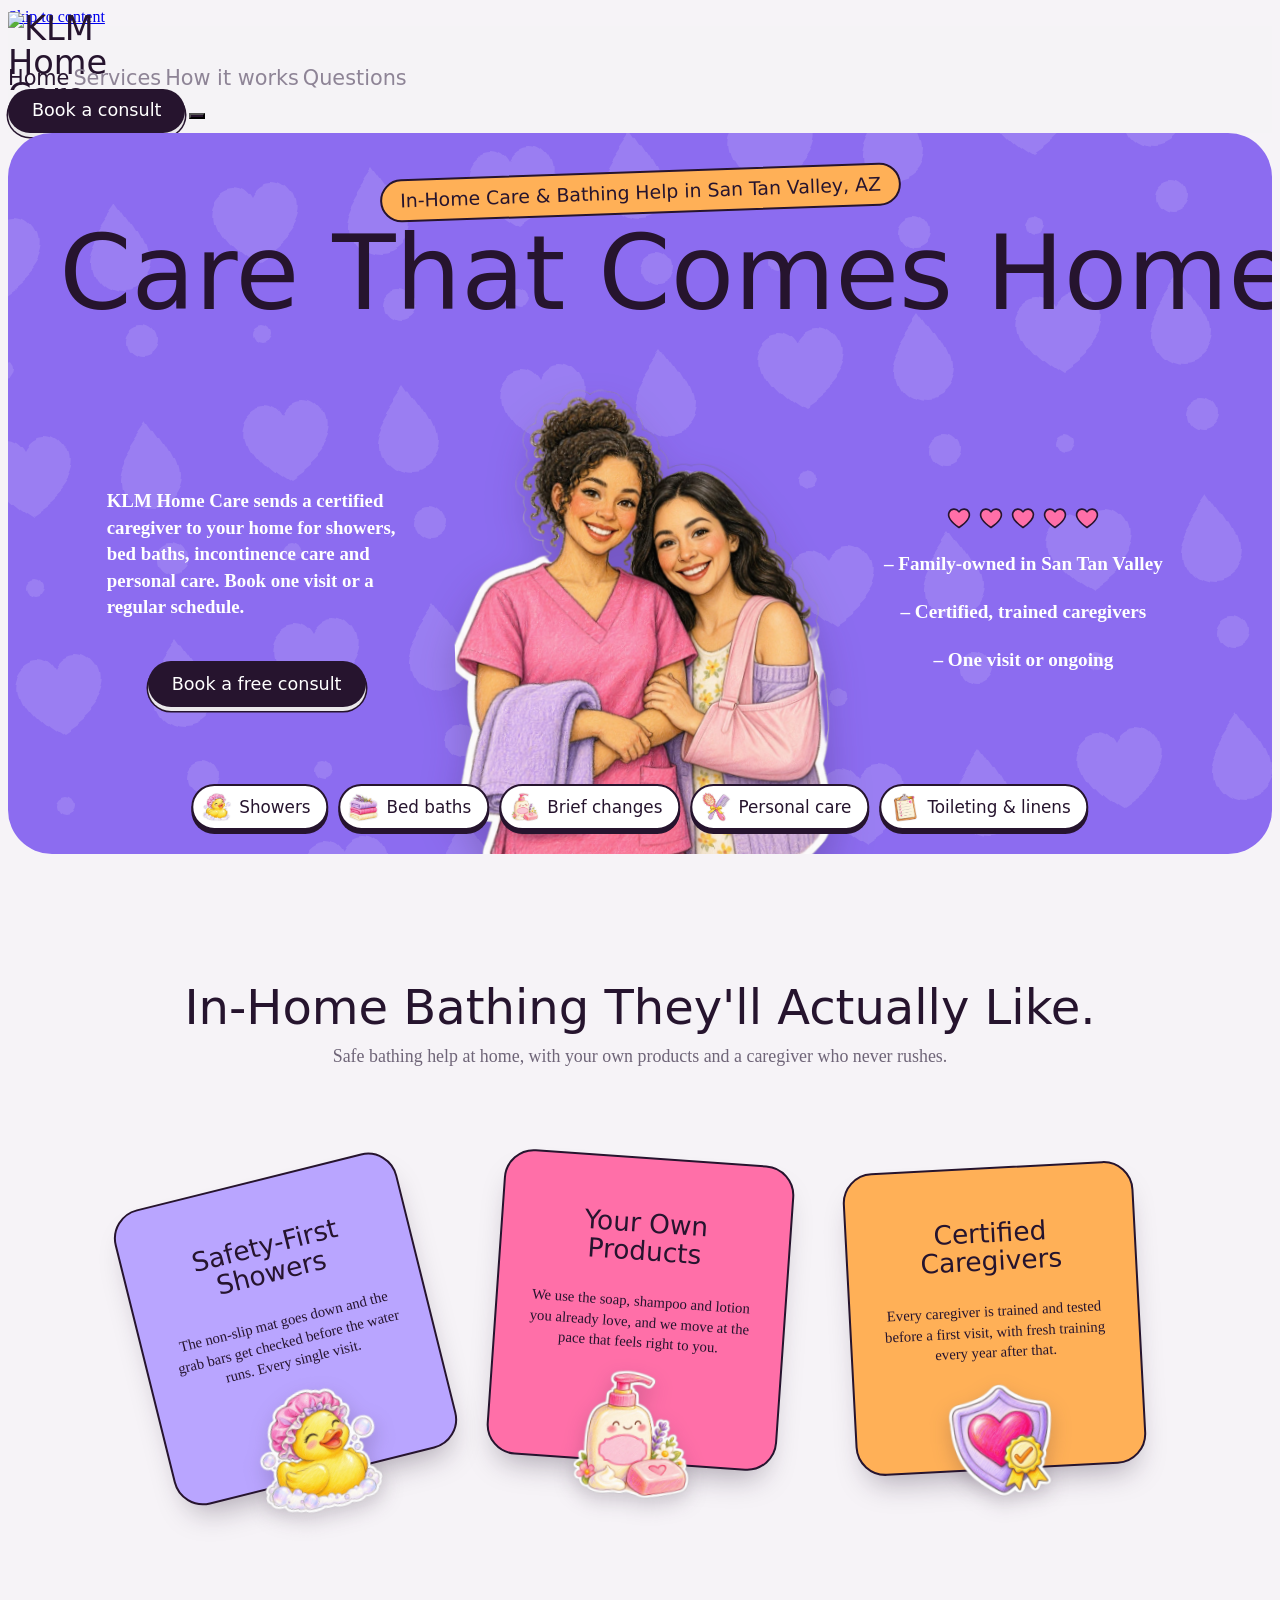
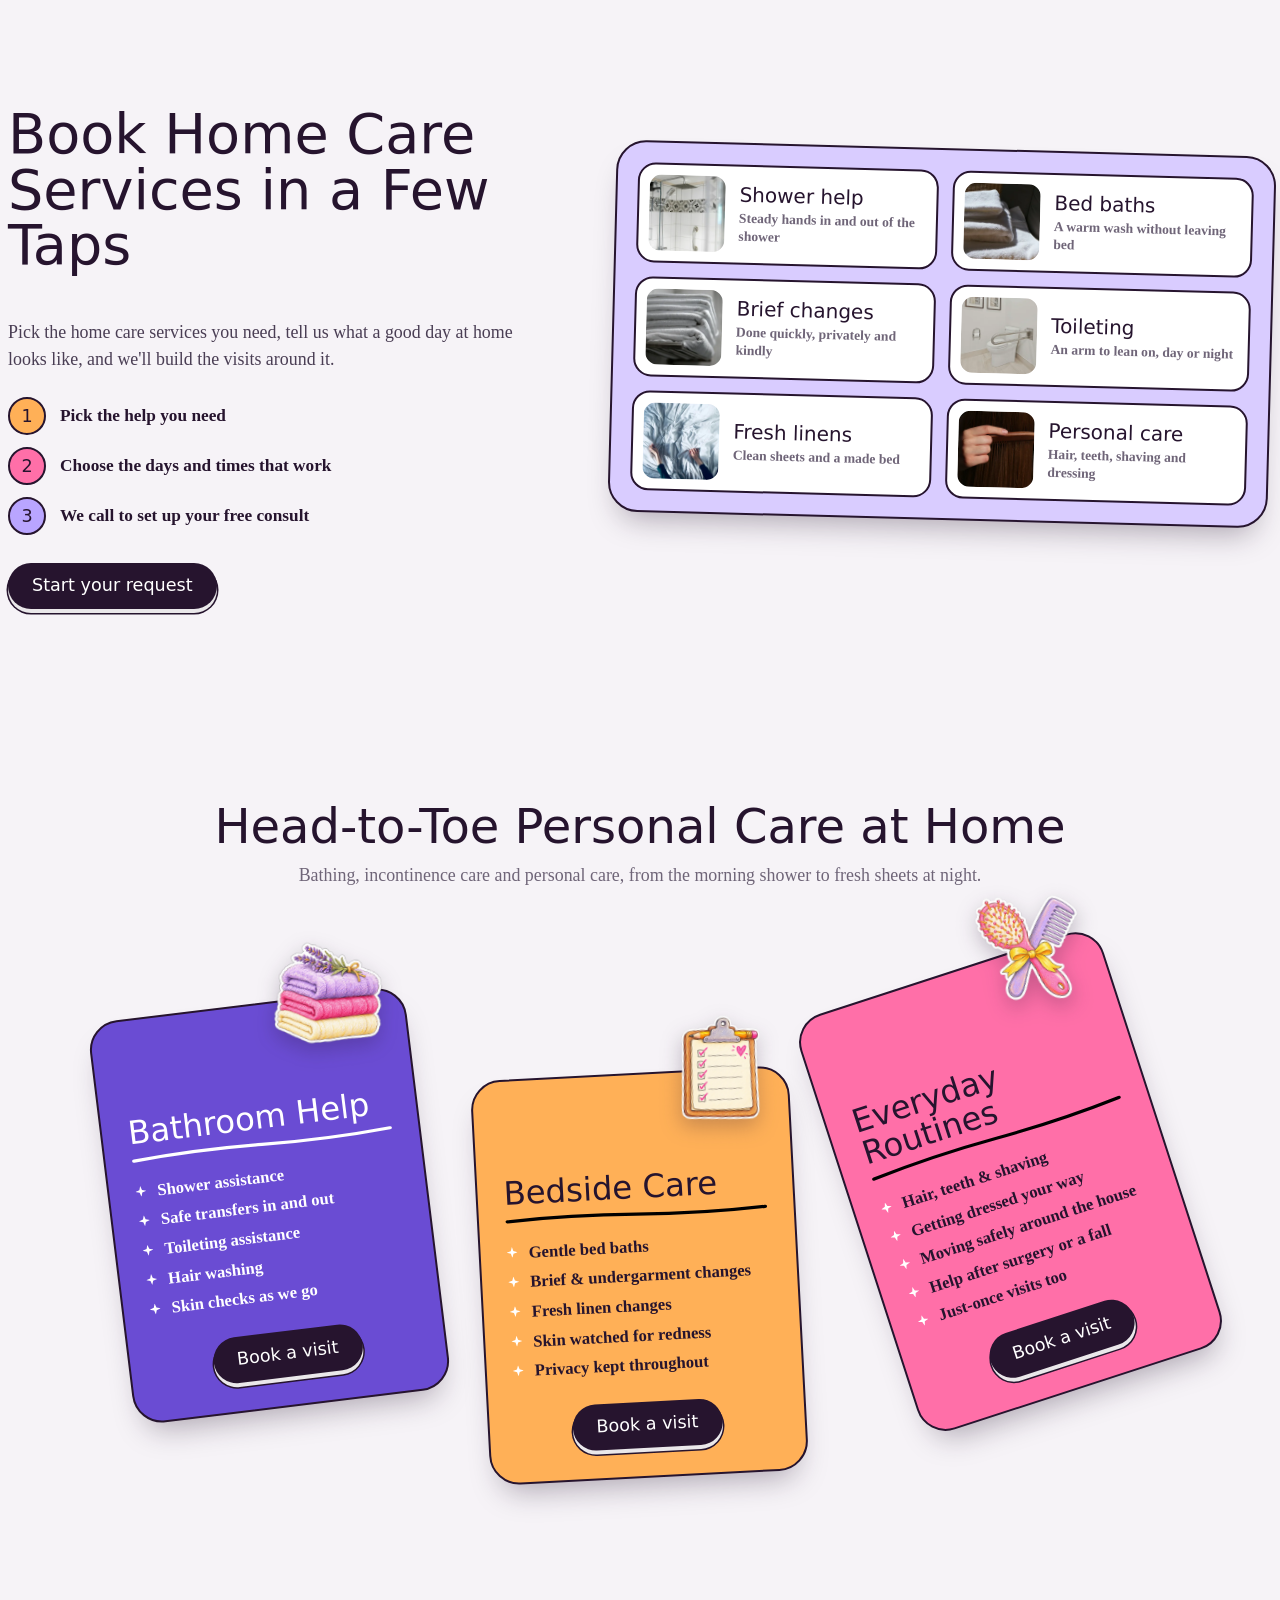
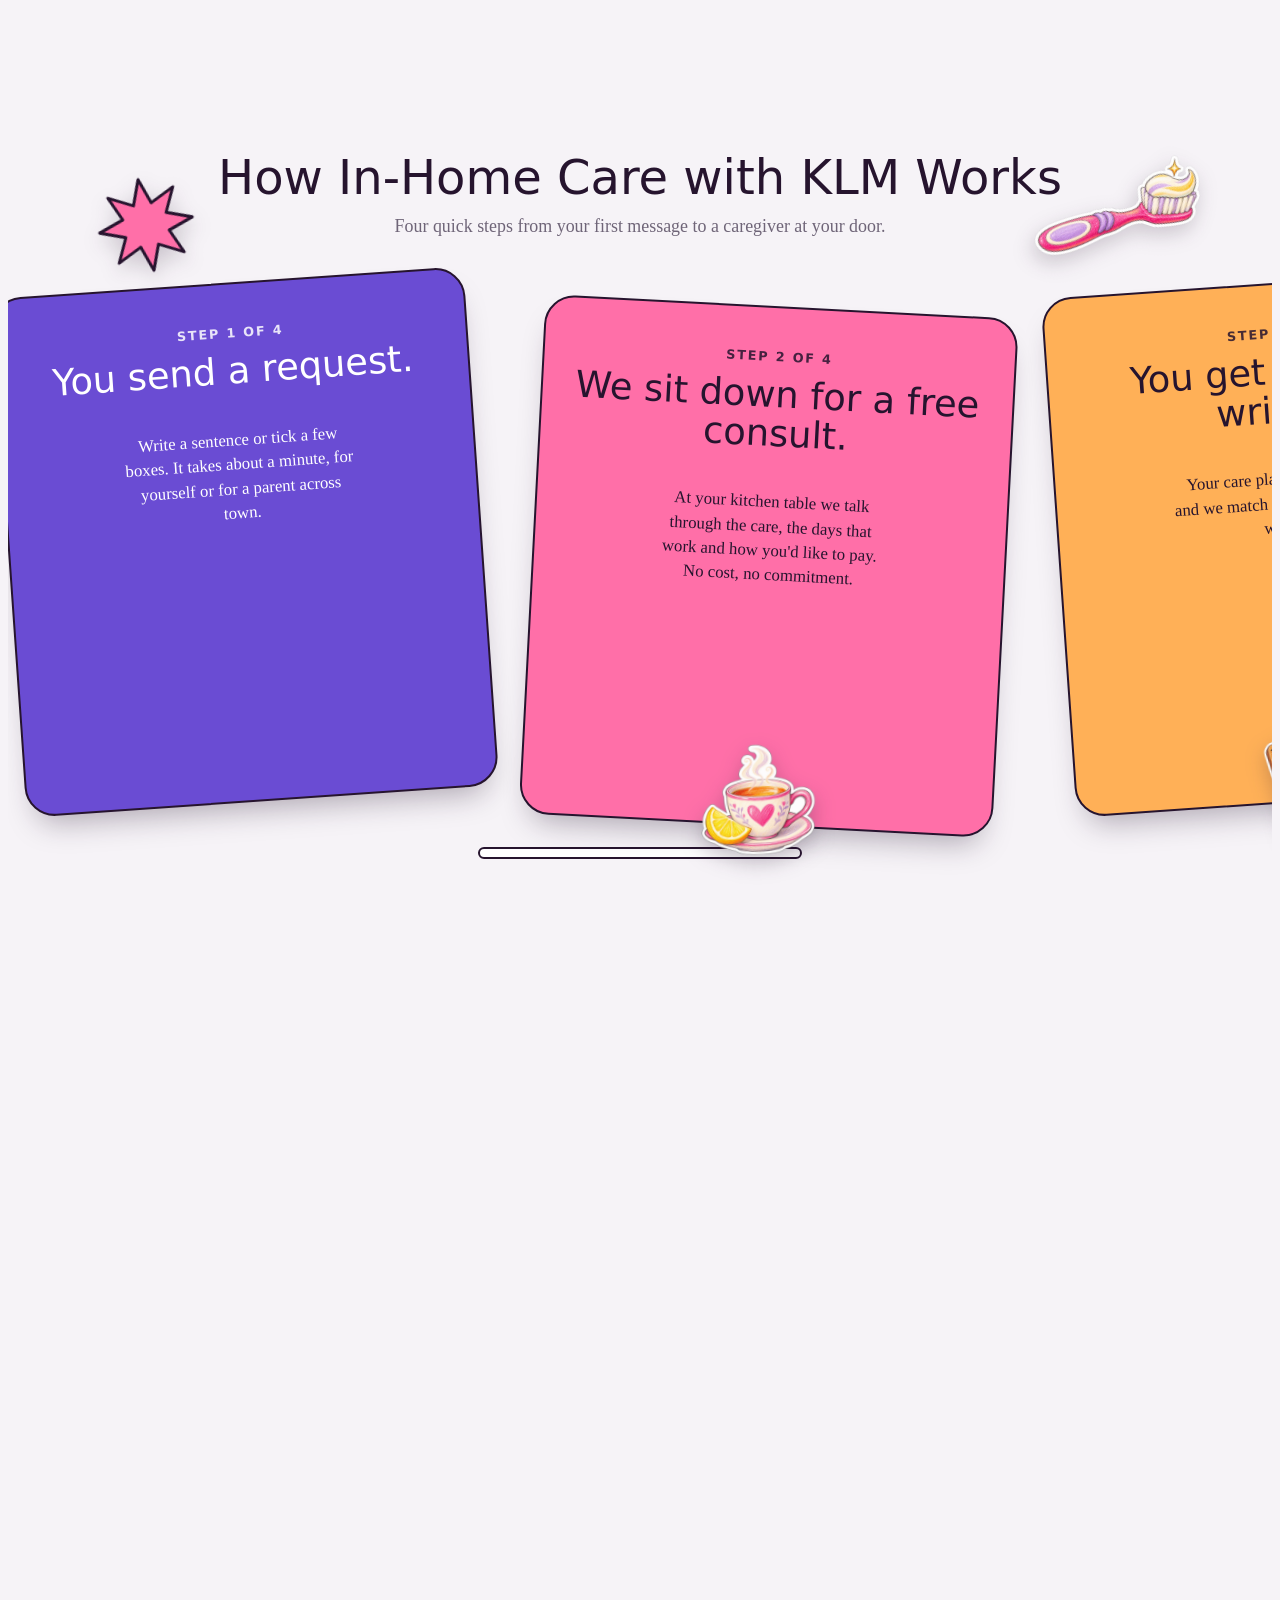
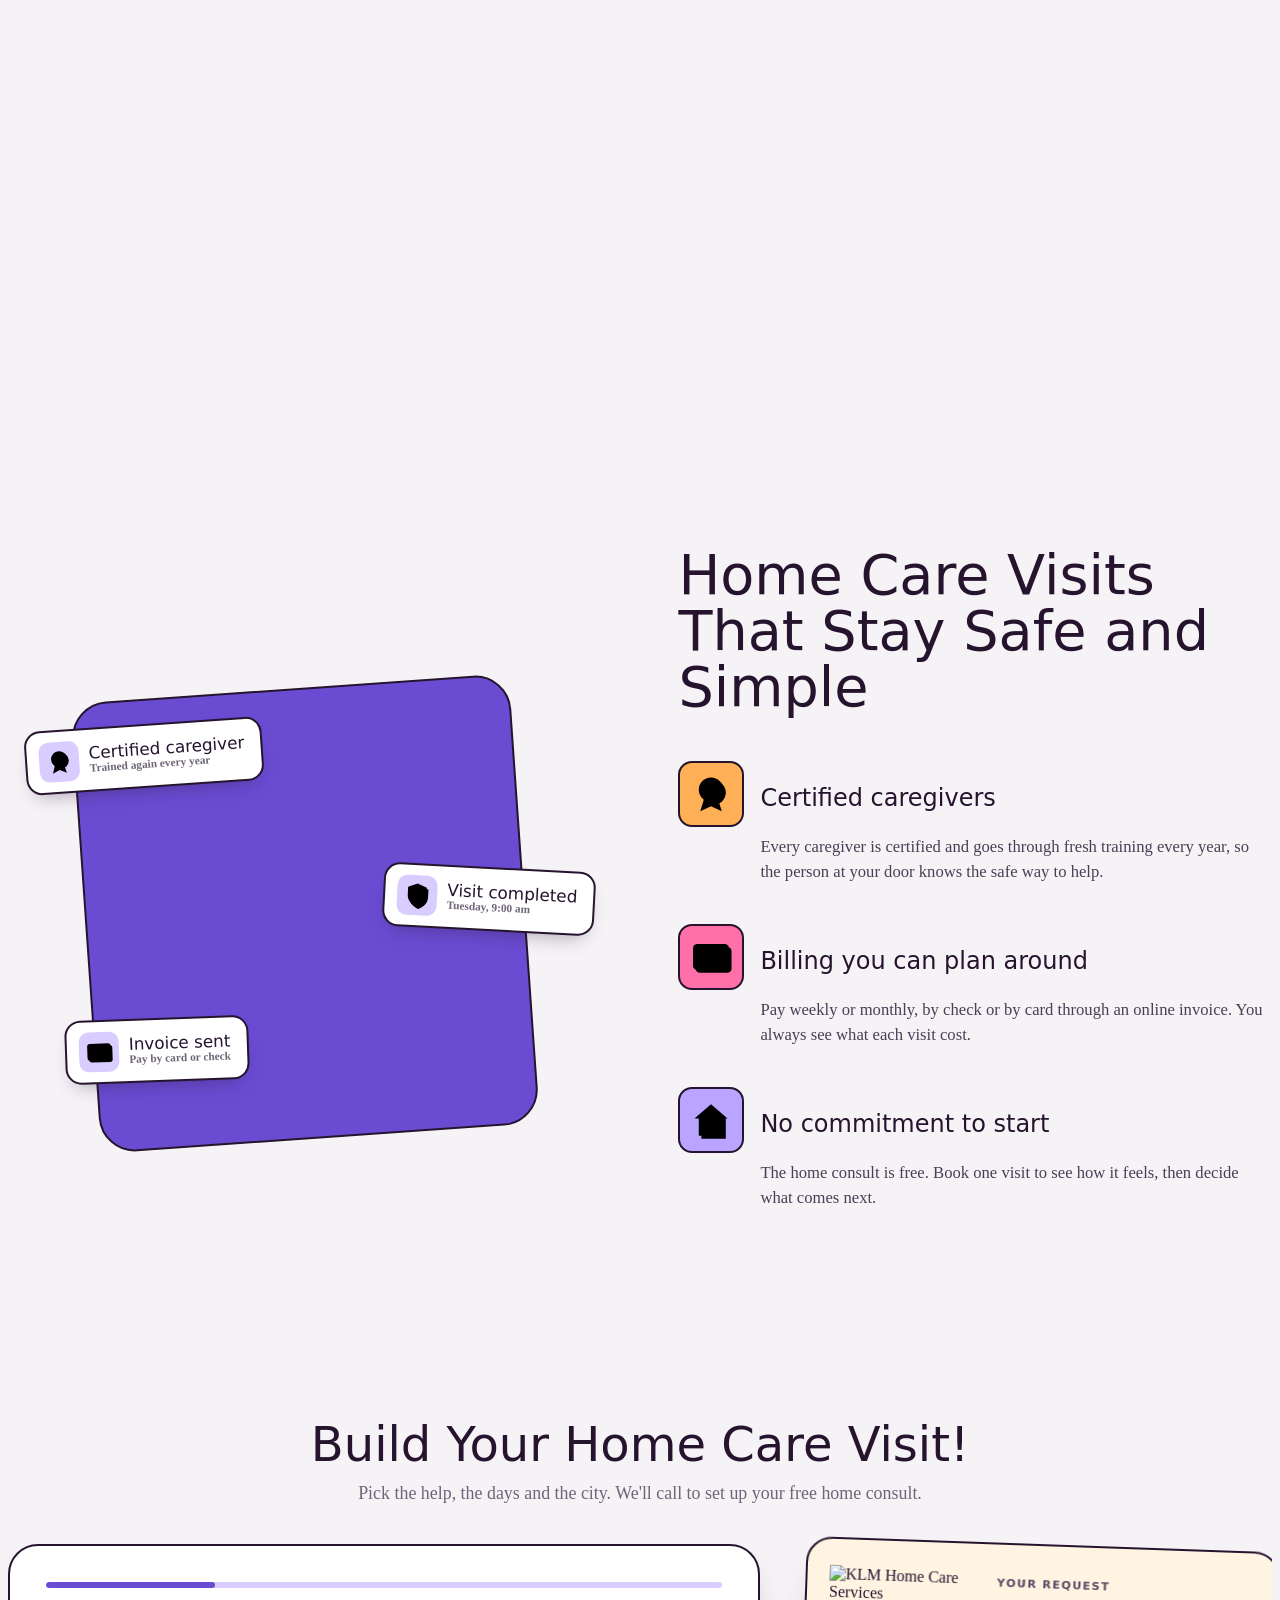
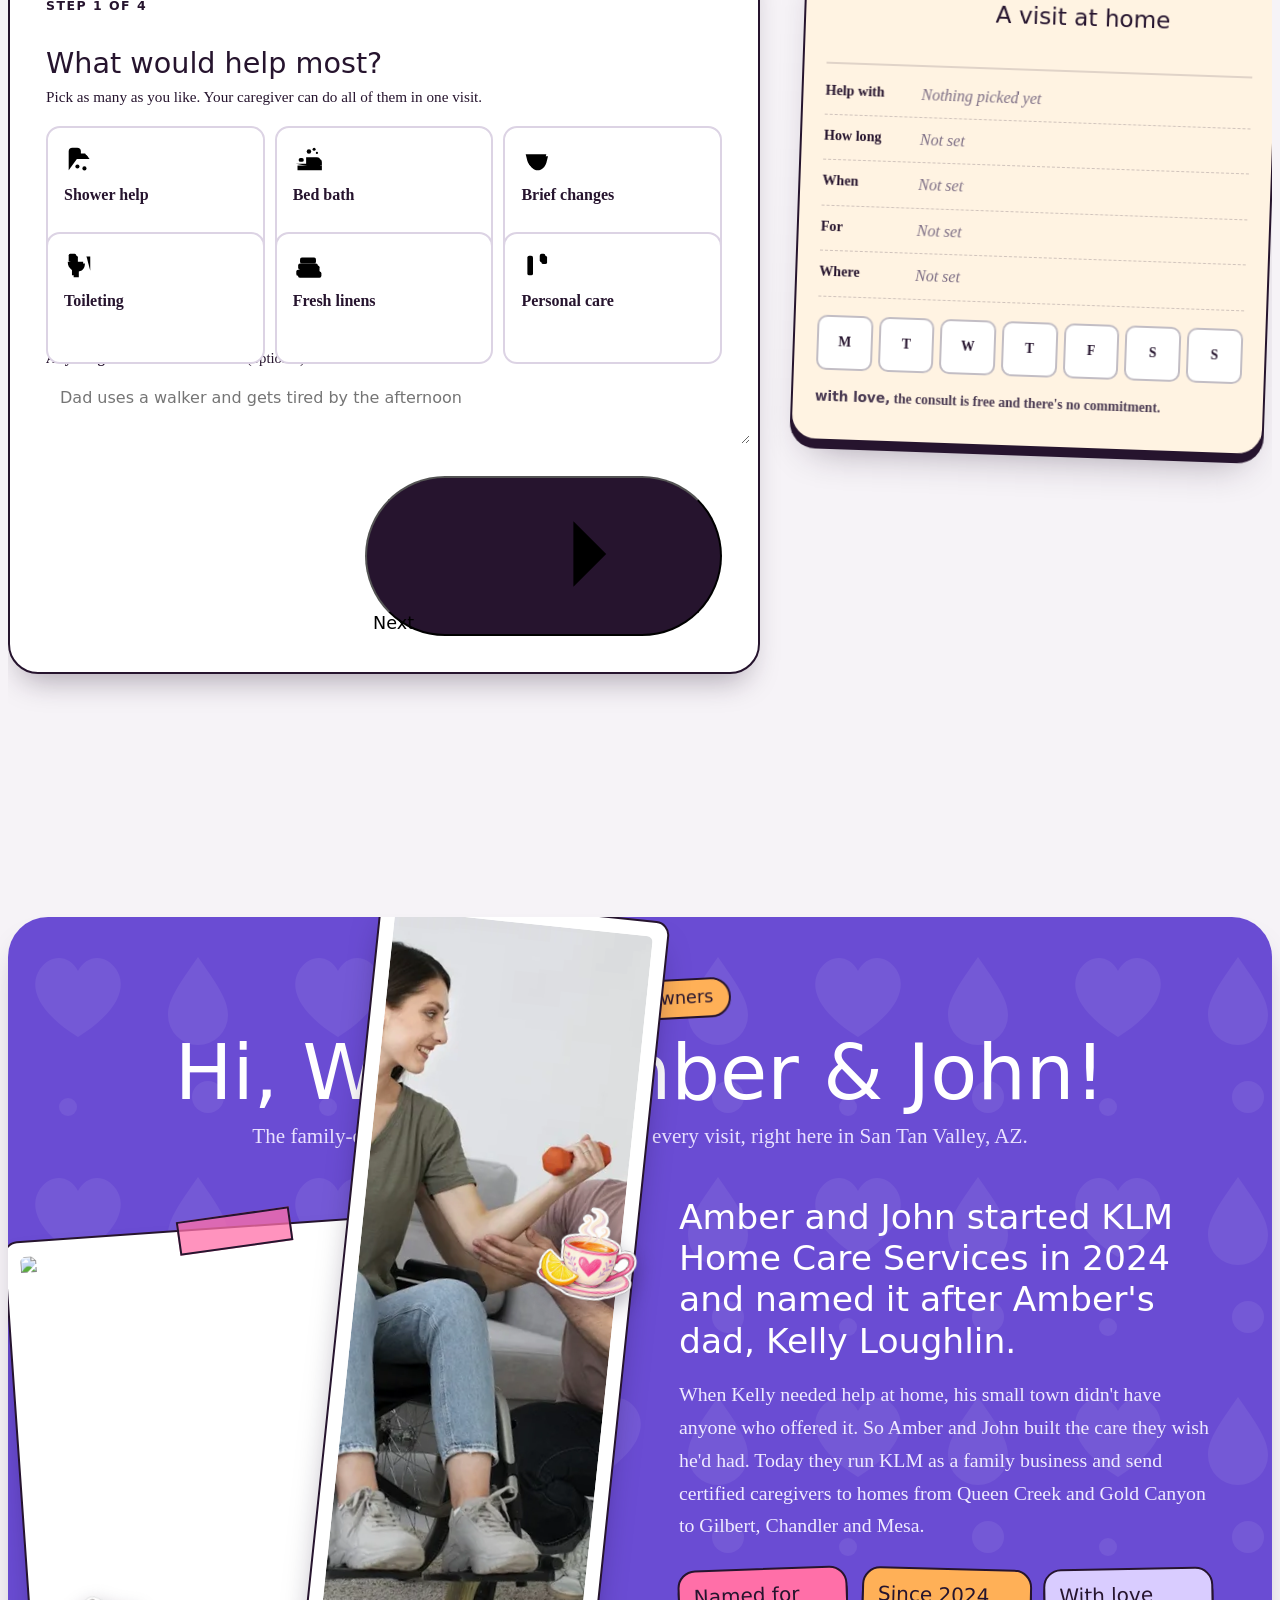
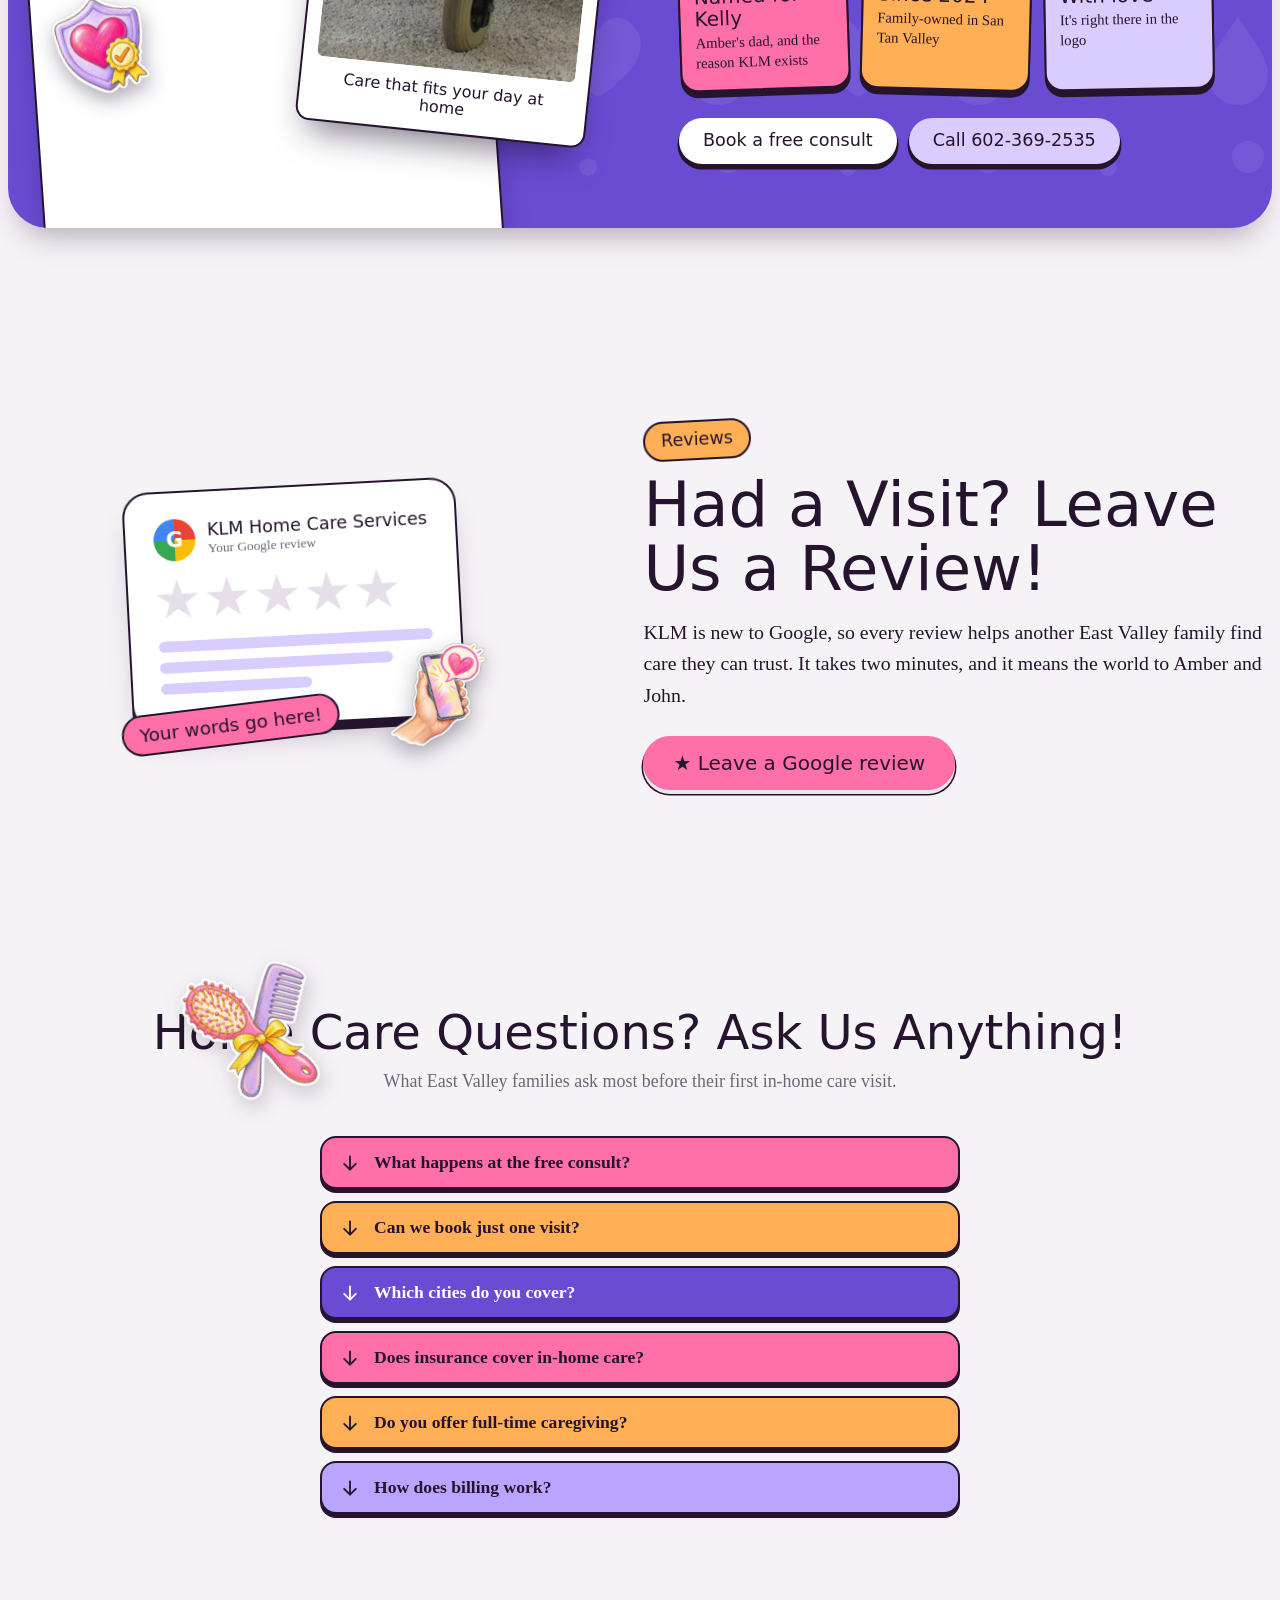
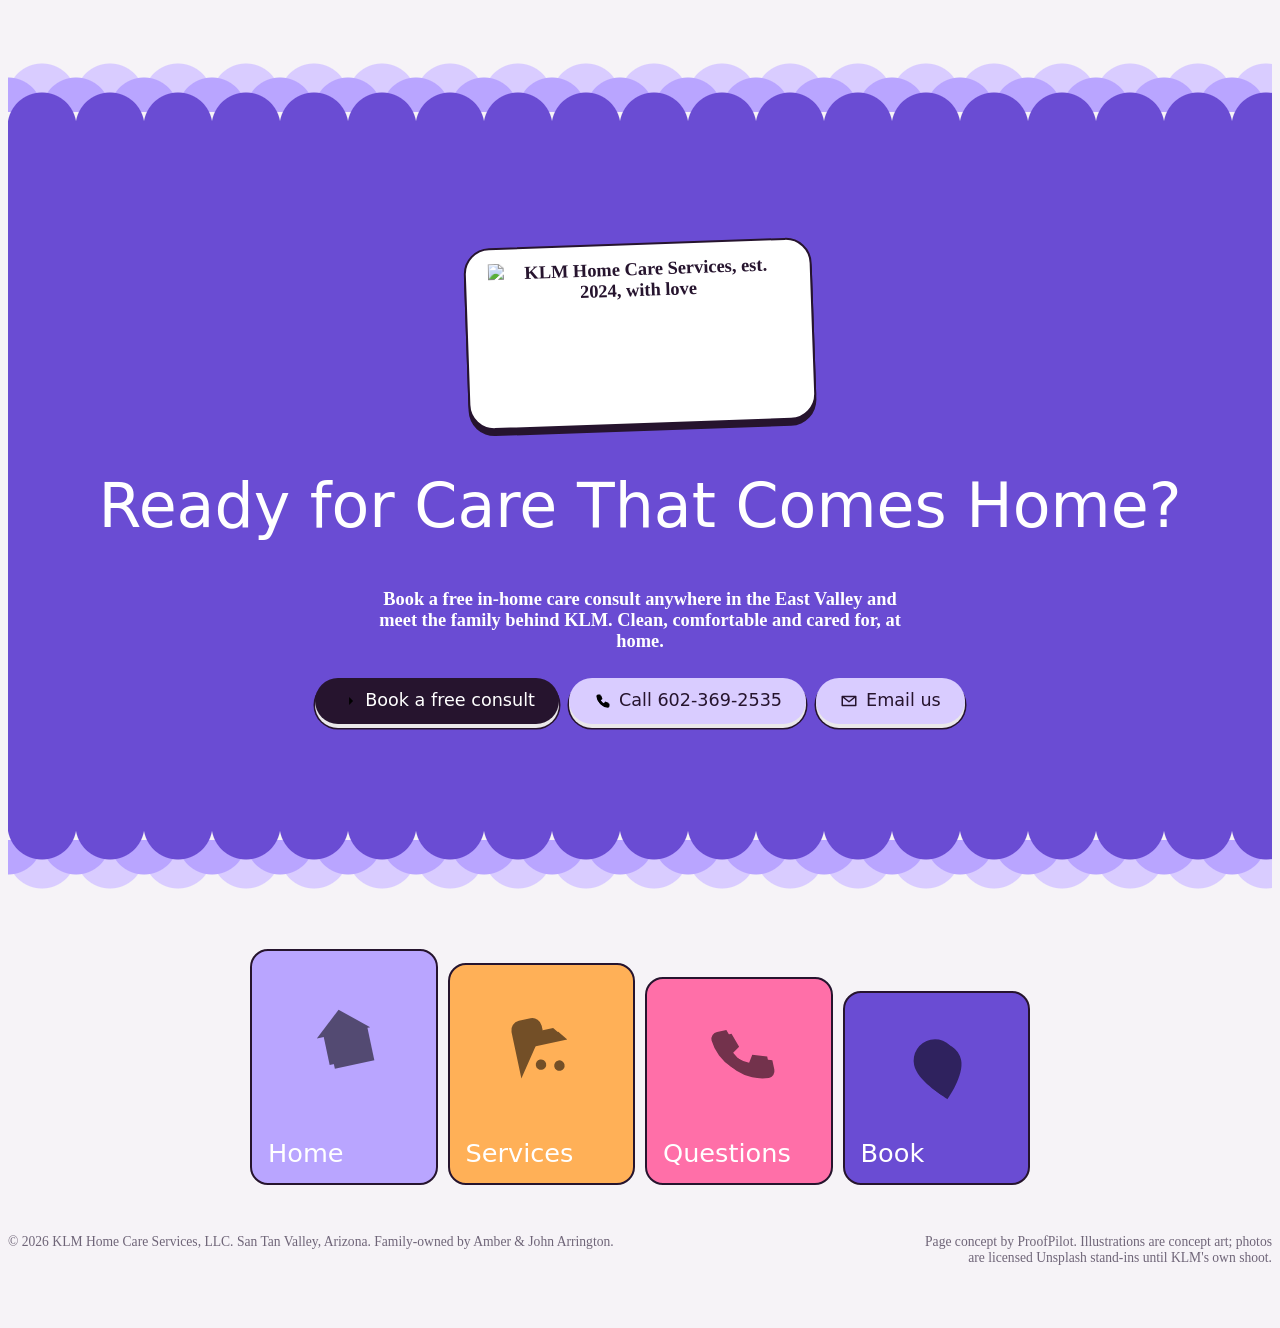
==== commit 1a710603: "Update KLM Home Care concept preview" ====
--- a/index.html
+++ b/index.html
@@ -15,7 +15,7 @@
 <script>document.documentElement.classList.add("js","hero-go");try{if(/[?&]nointro/.test(location.search))sessionStorage.setItem("klm_intro","1");if(matchMedia("(prefers-reduced-motion: reduce)").matches)document.documentElement.classList.add("intro-seen")}catch(e){}</script>
 <link rel="stylesheet" href="assets/site.css?v=42">
 <link rel="stylesheet" href="assets/get-care.css?v=1">
-<link rel="stylesheet" href="assets/get-care-zoomie.css?v=20">
+<link rel="stylesheet" href="assets/get-care-zoomie.css?v=22">
 <link rel="canonical" href="https://klmhomecare.com/">
 <meta property="og:type" content="website">
 <meta property="og:title" content="In-Home Care in San Tan Valley, AZ | KLM Home Care Services">
@@ -352,8 +352,8 @@
 
       <aside class="gc-ticket" aria-live="polite">
         <div class="ticket-head">
-          <span class="ticket-gem"><svg class="ico"><use href="#i-gem"/></svg></span>
-          <div><p class="ticket-kicker">Request for KLM Home Care</p><p class="ticket-title" id="t-title">A visit at home</p></div>
+          <img class="ticket-logo" src="assets/img/klm-logo-640.webp" width="640" height="320" alt="KLM Home Care Services">
+          <div><p class="ticket-kicker">Your request</p><p class="ticket-title" id="t-title">A visit at home</p></div>
         </div>
         <dl class="ticket-rows">
           <div><dt>Help with</dt><dd id="t-svc" class="empty">Nothing picked yet</dd></div>
--- a/assets/get-care-zoomie.css
+++ b/assets/get-care-zoomie.css
@@ -443,3 +443,9 @@
 .zm .ticket-week span.on{background:var(--z-deep);border-color:var(--z-ink);color:#fff}
 .zm .ticket-foot{color:#4A3A52;font-weight:600}
 @media (min-width:601px){.zm-base .demo-note{max-width:52ch;text-align:right}}
+/* request card: KLM's real logo in the header */
+.zm .ticket-head{gap:14px}
+.zm .ticket-logo{display:block;width:clamp(116px,10vw,140px);height:auto;flex:none;margin:-6px 0 -8px -6px}
+@media (max-width:600px){.zm .ticket-logo{width:112px}}
+.zm .ticket-logo{width:clamp(150px,12vw,176px);margin:0}
+@media (max-width:600px){.zm .ticket-logo{width:120px}}
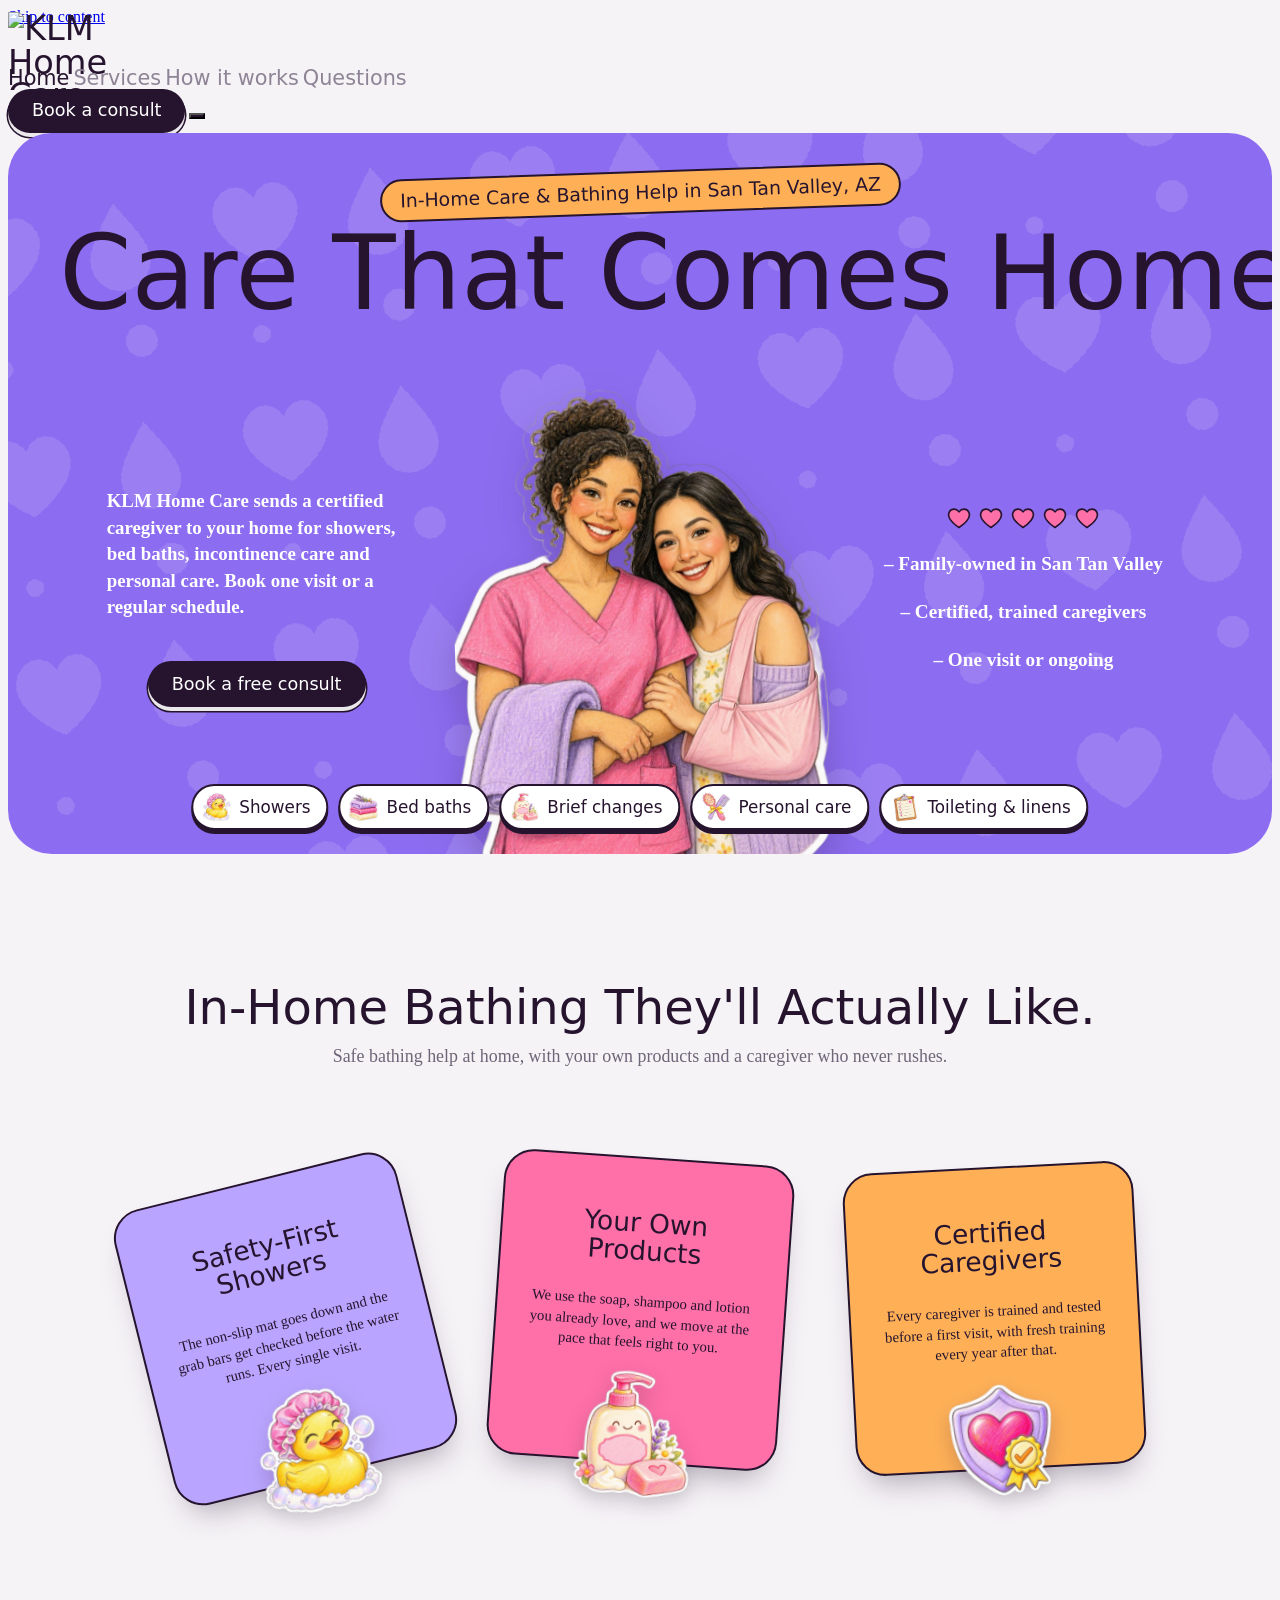
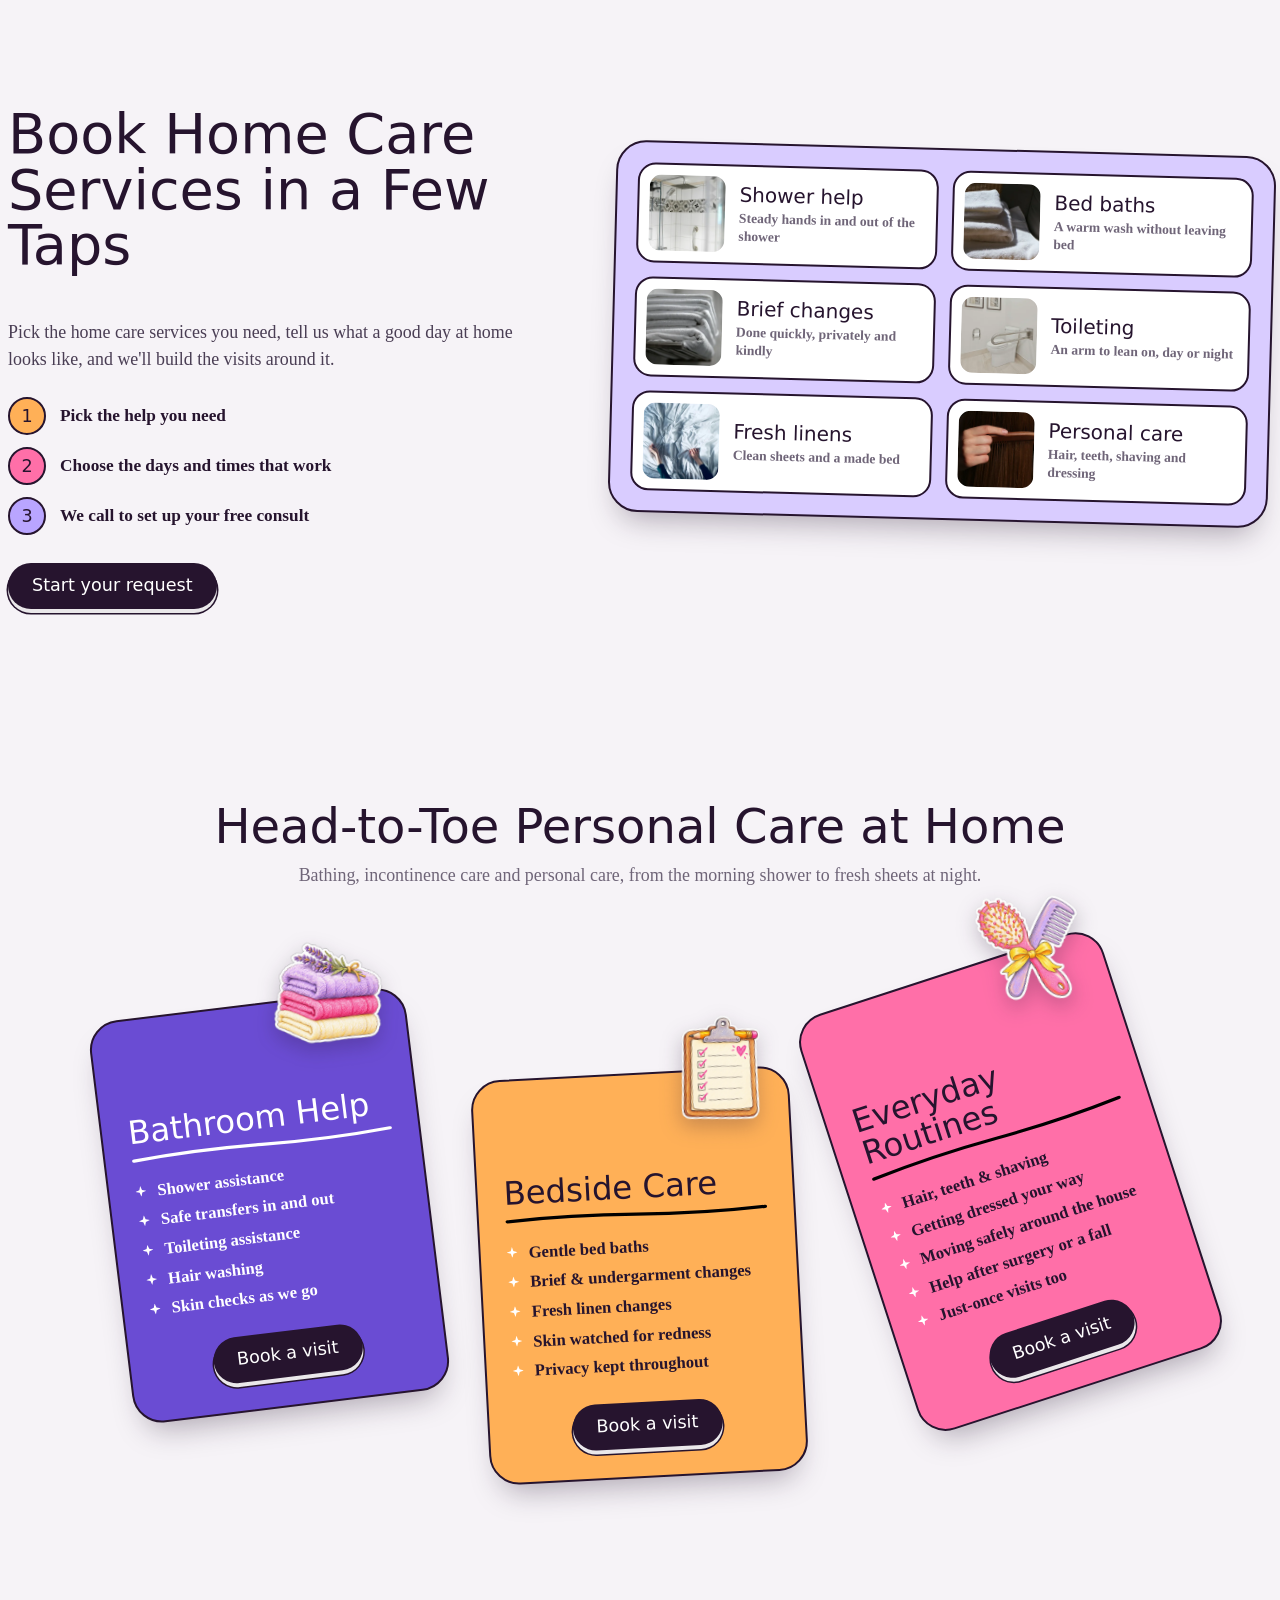
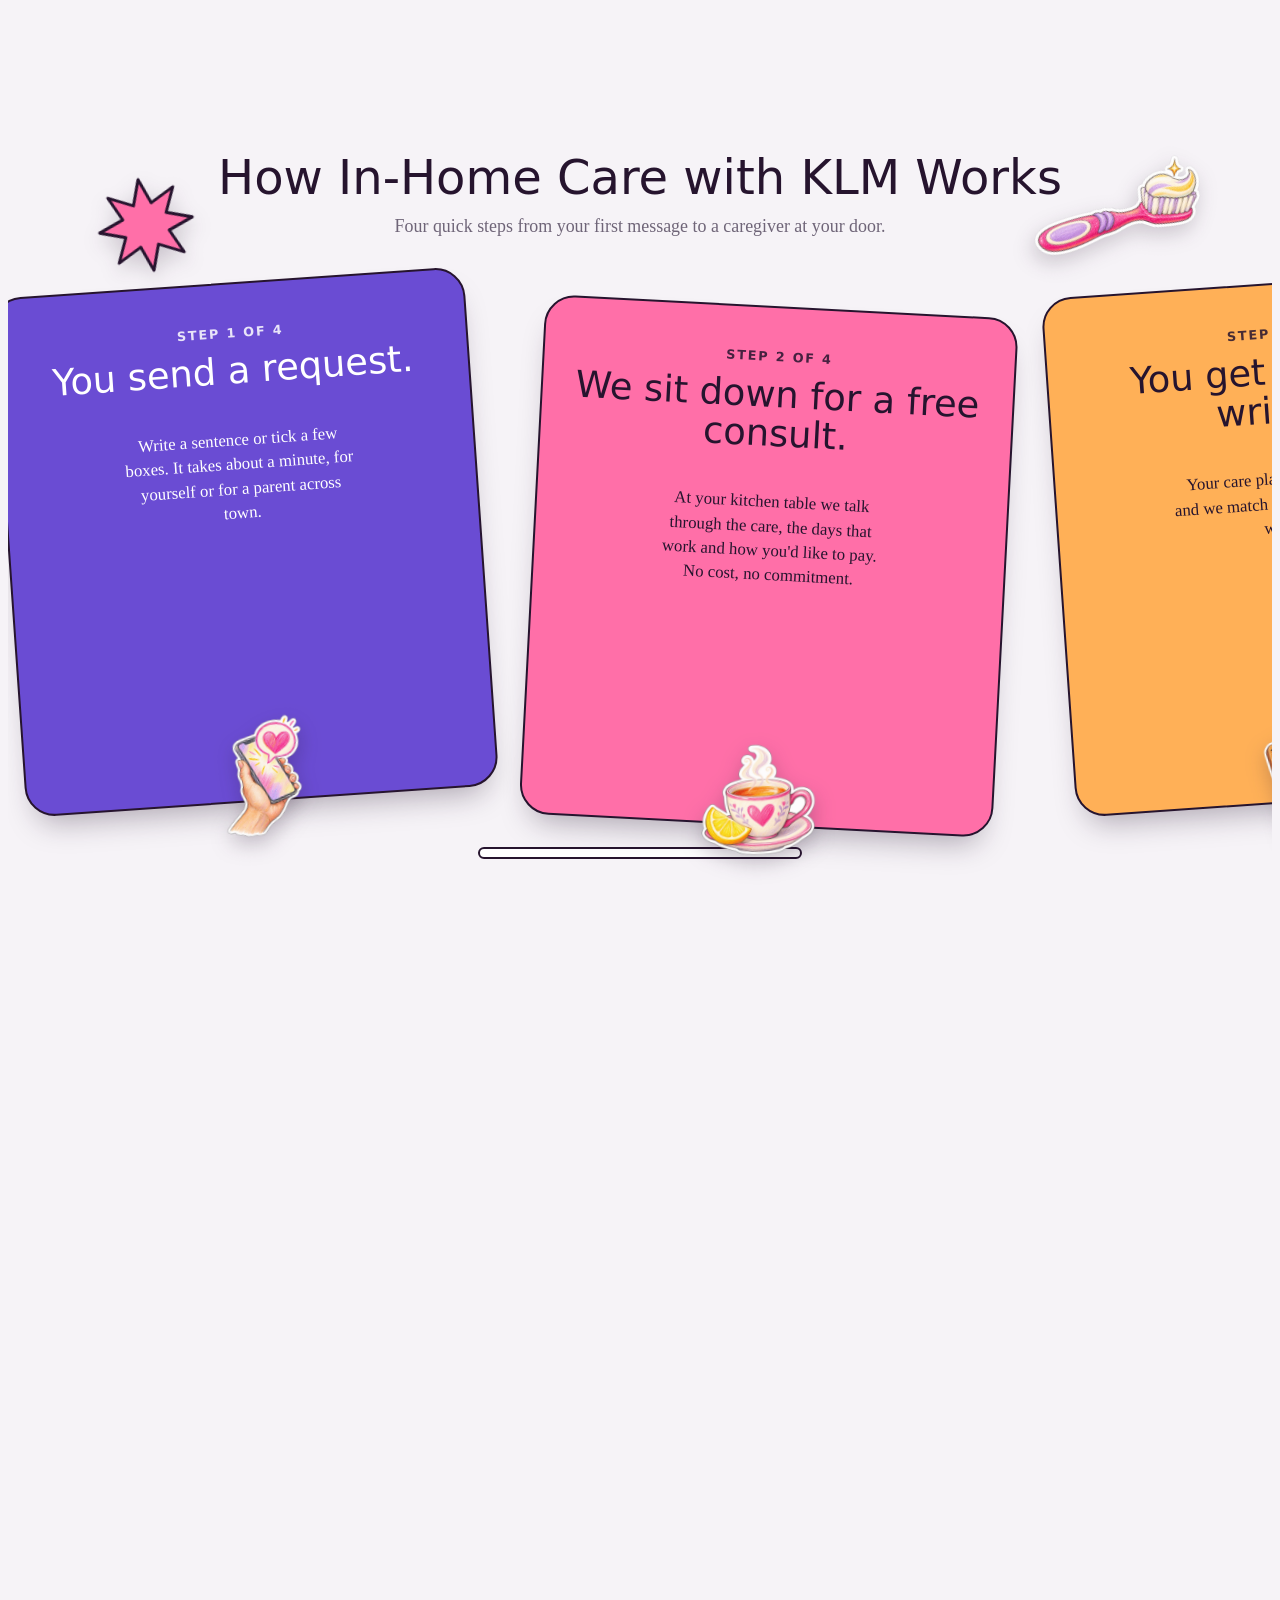
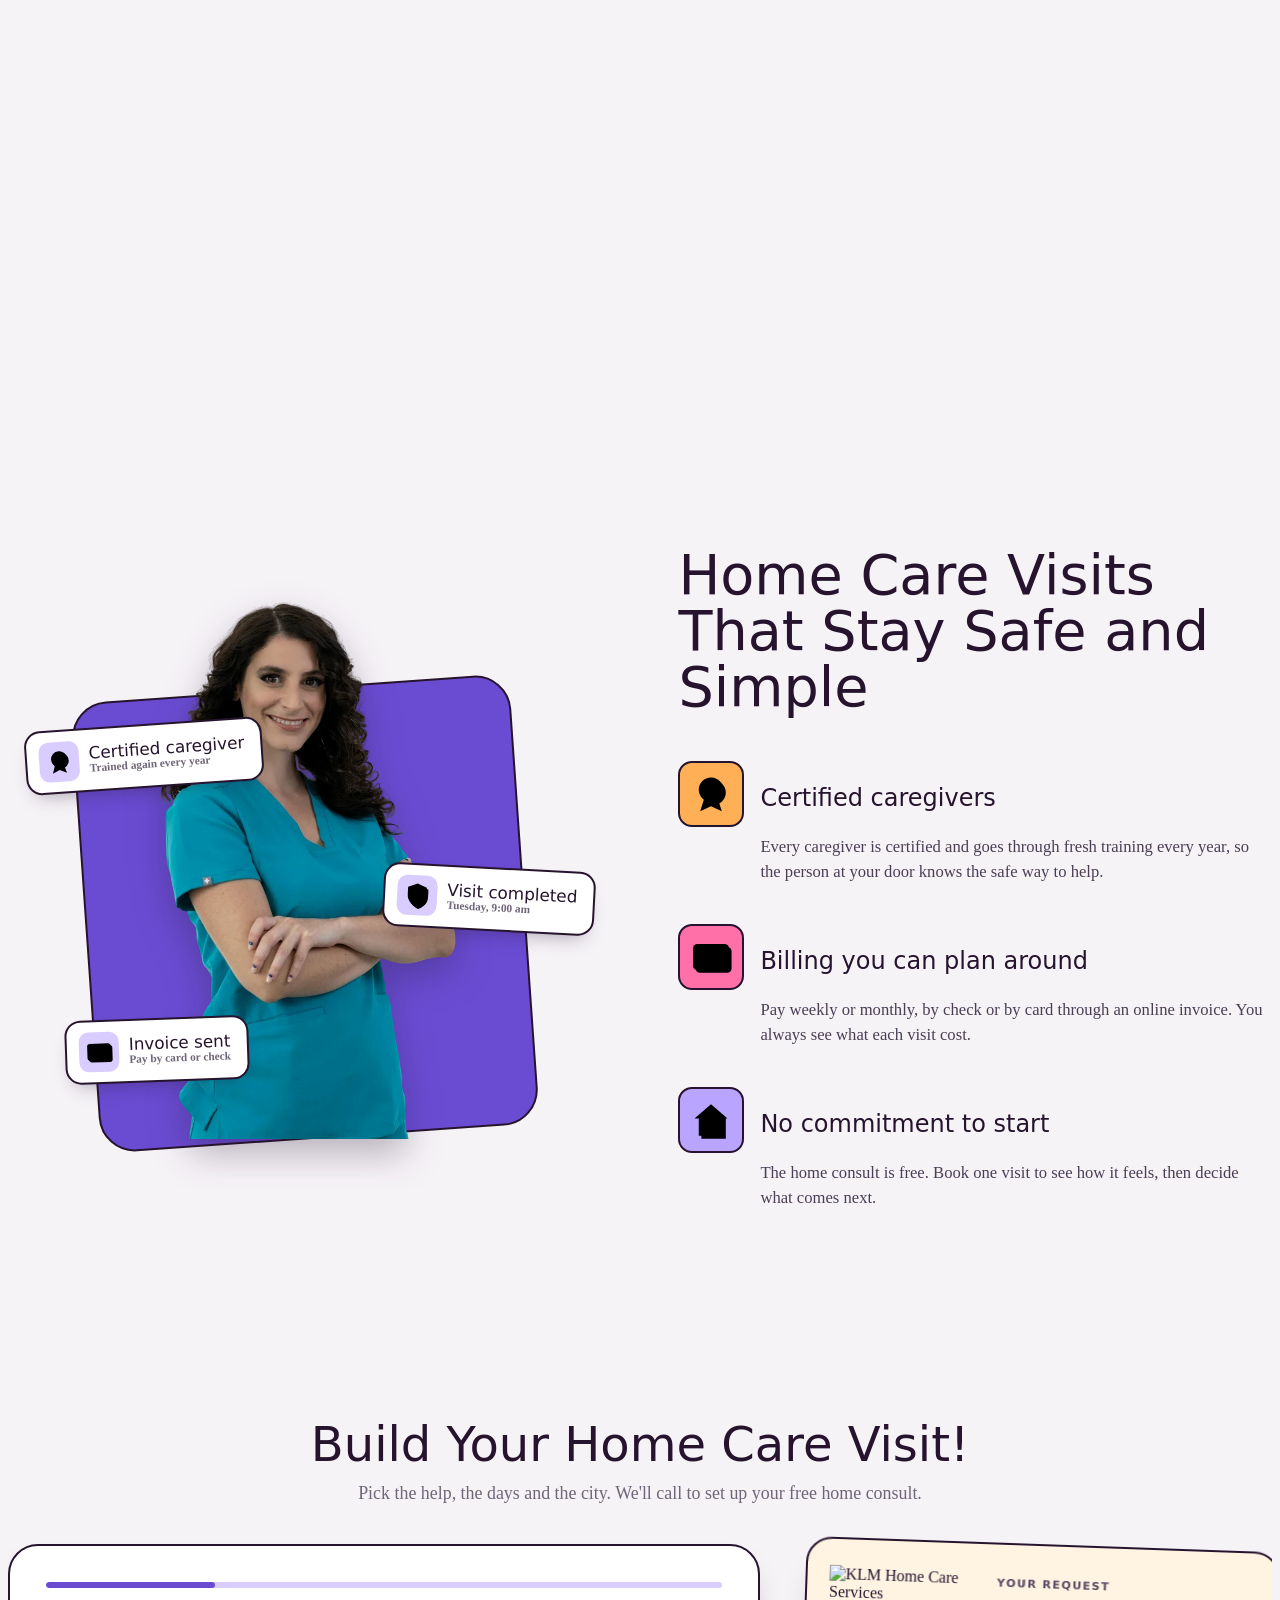
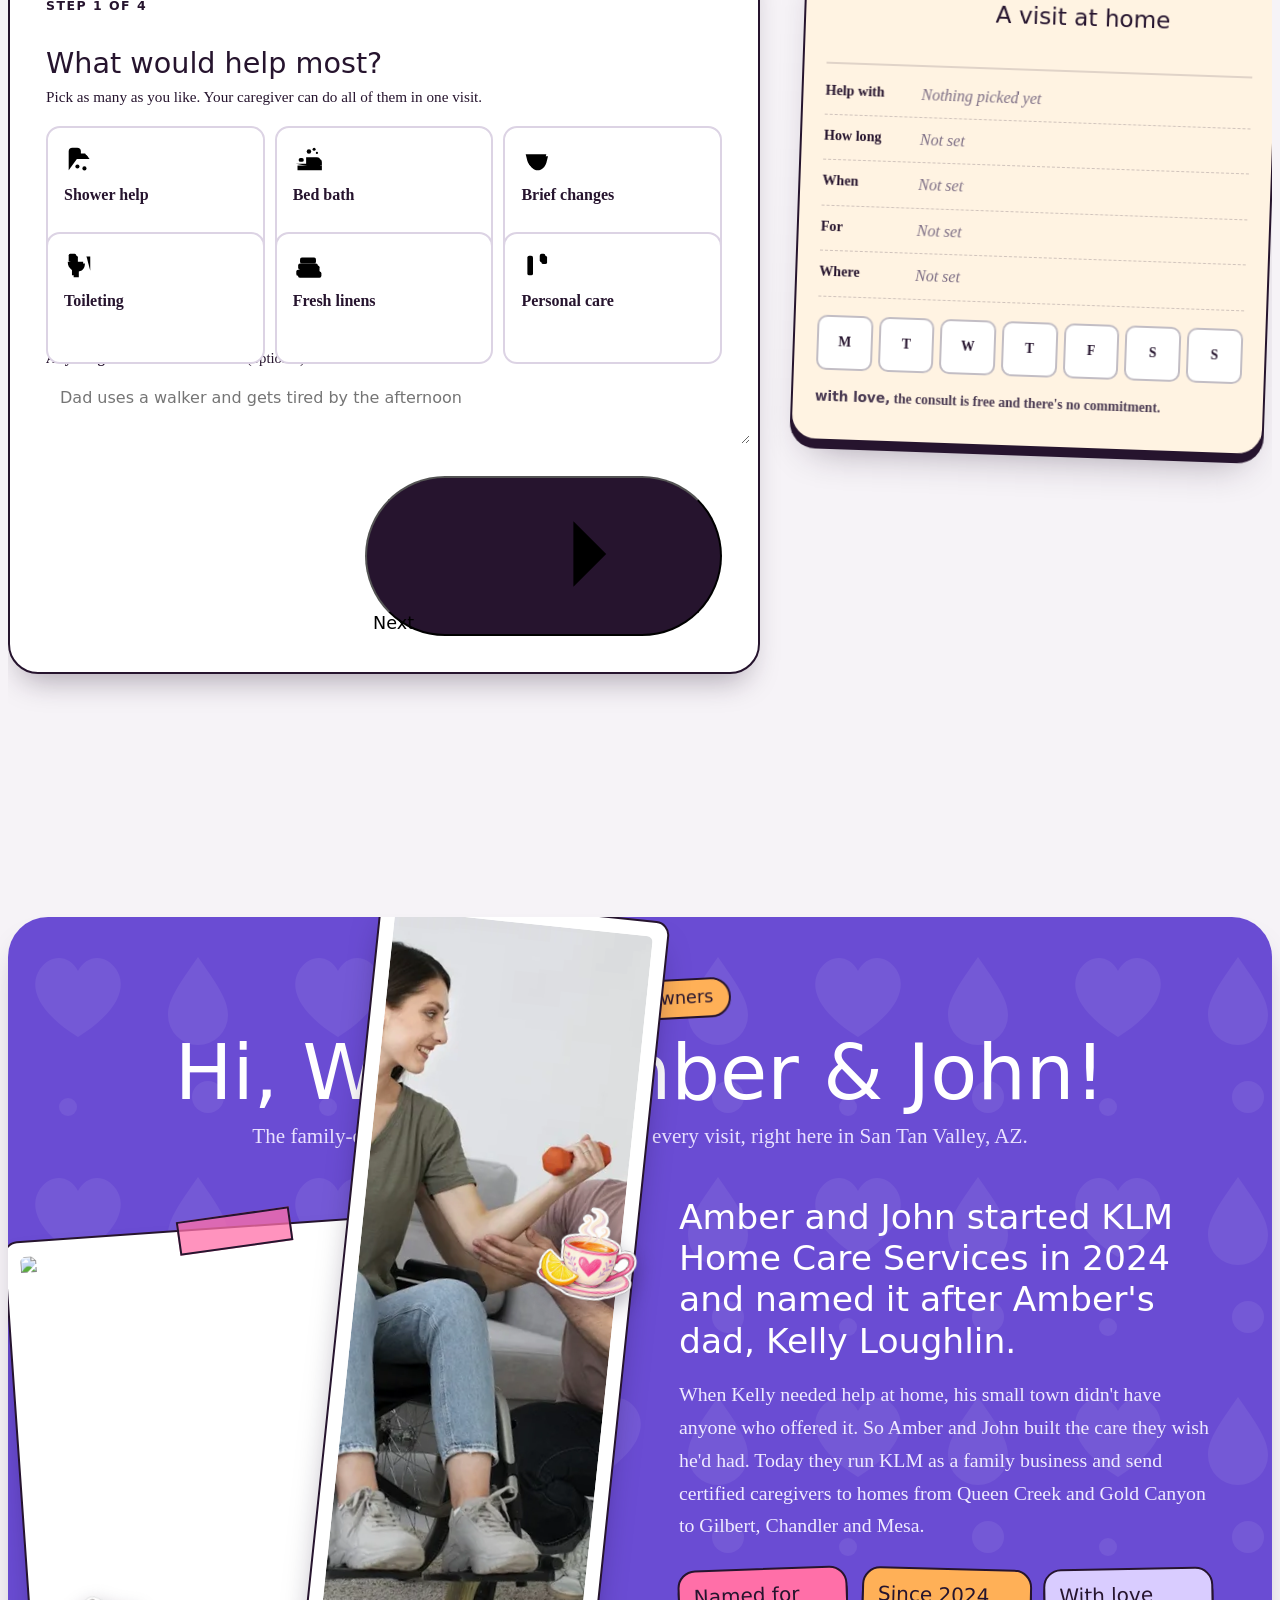
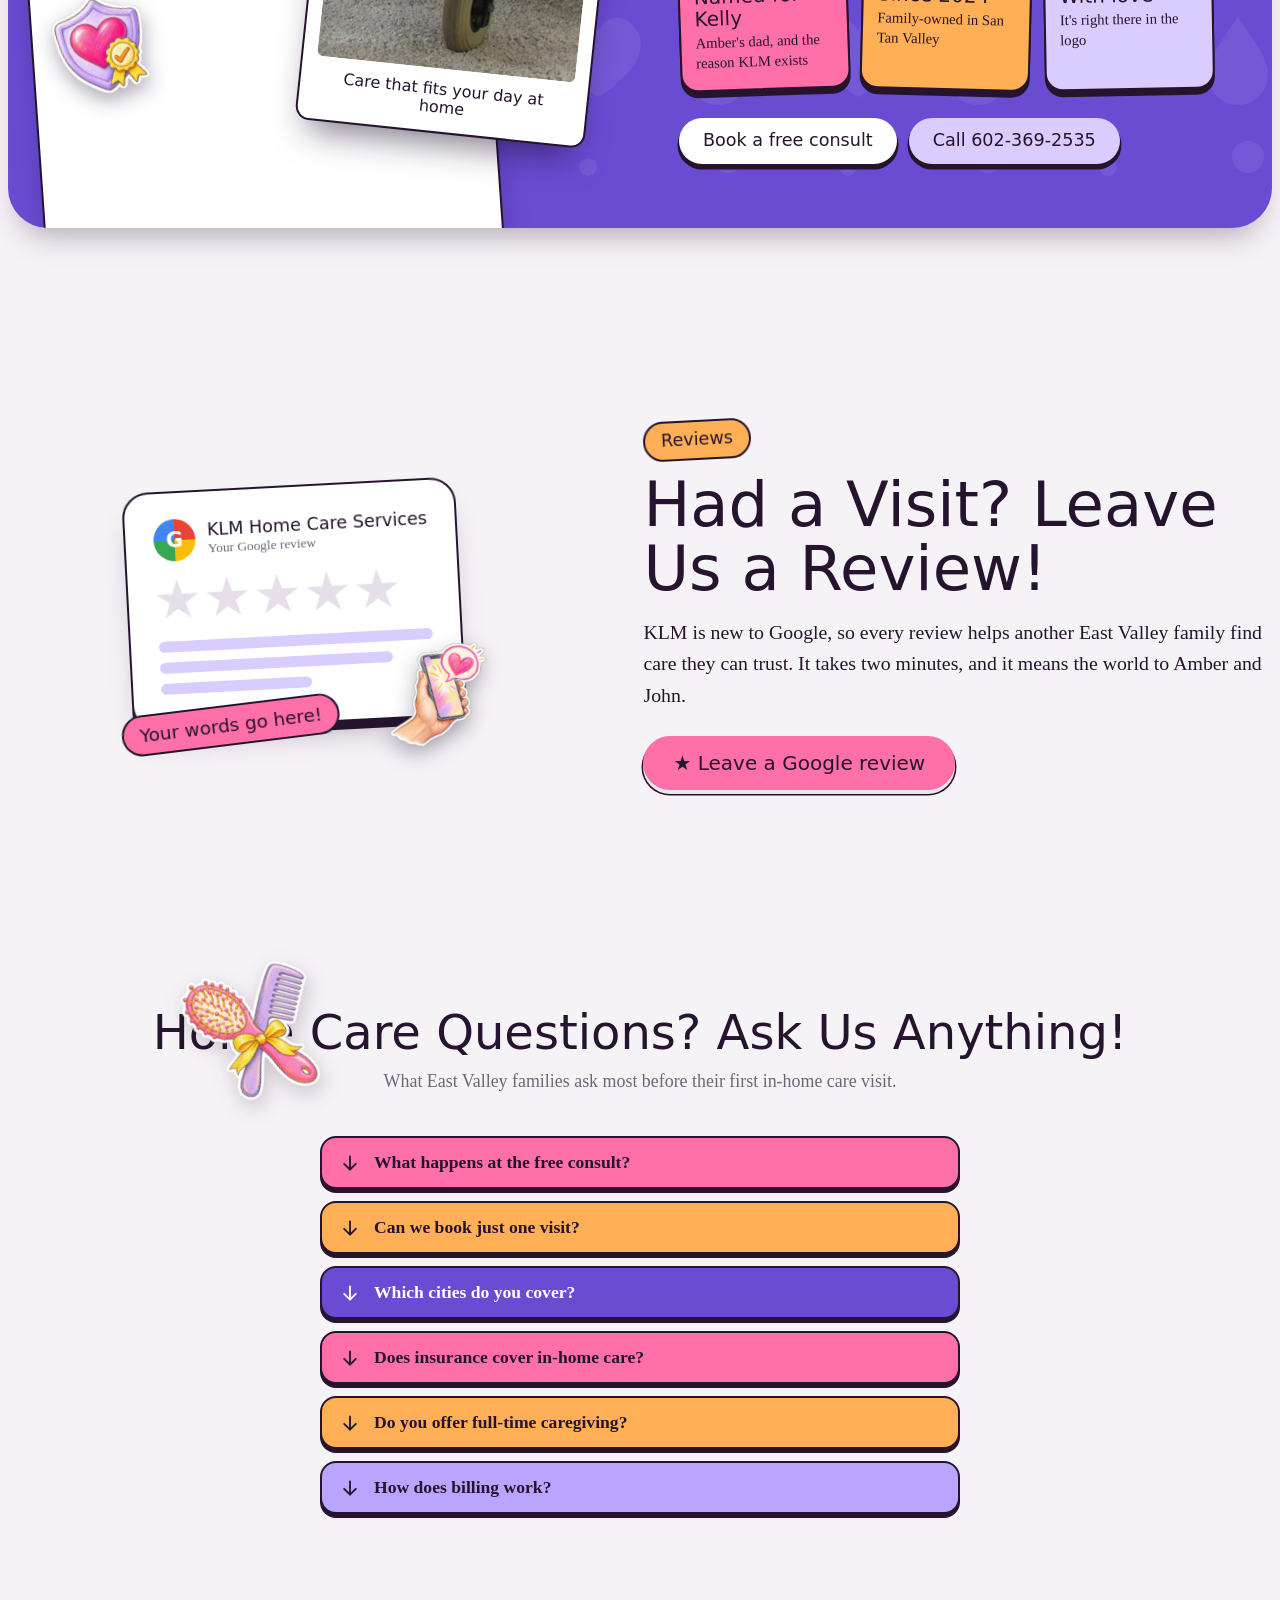
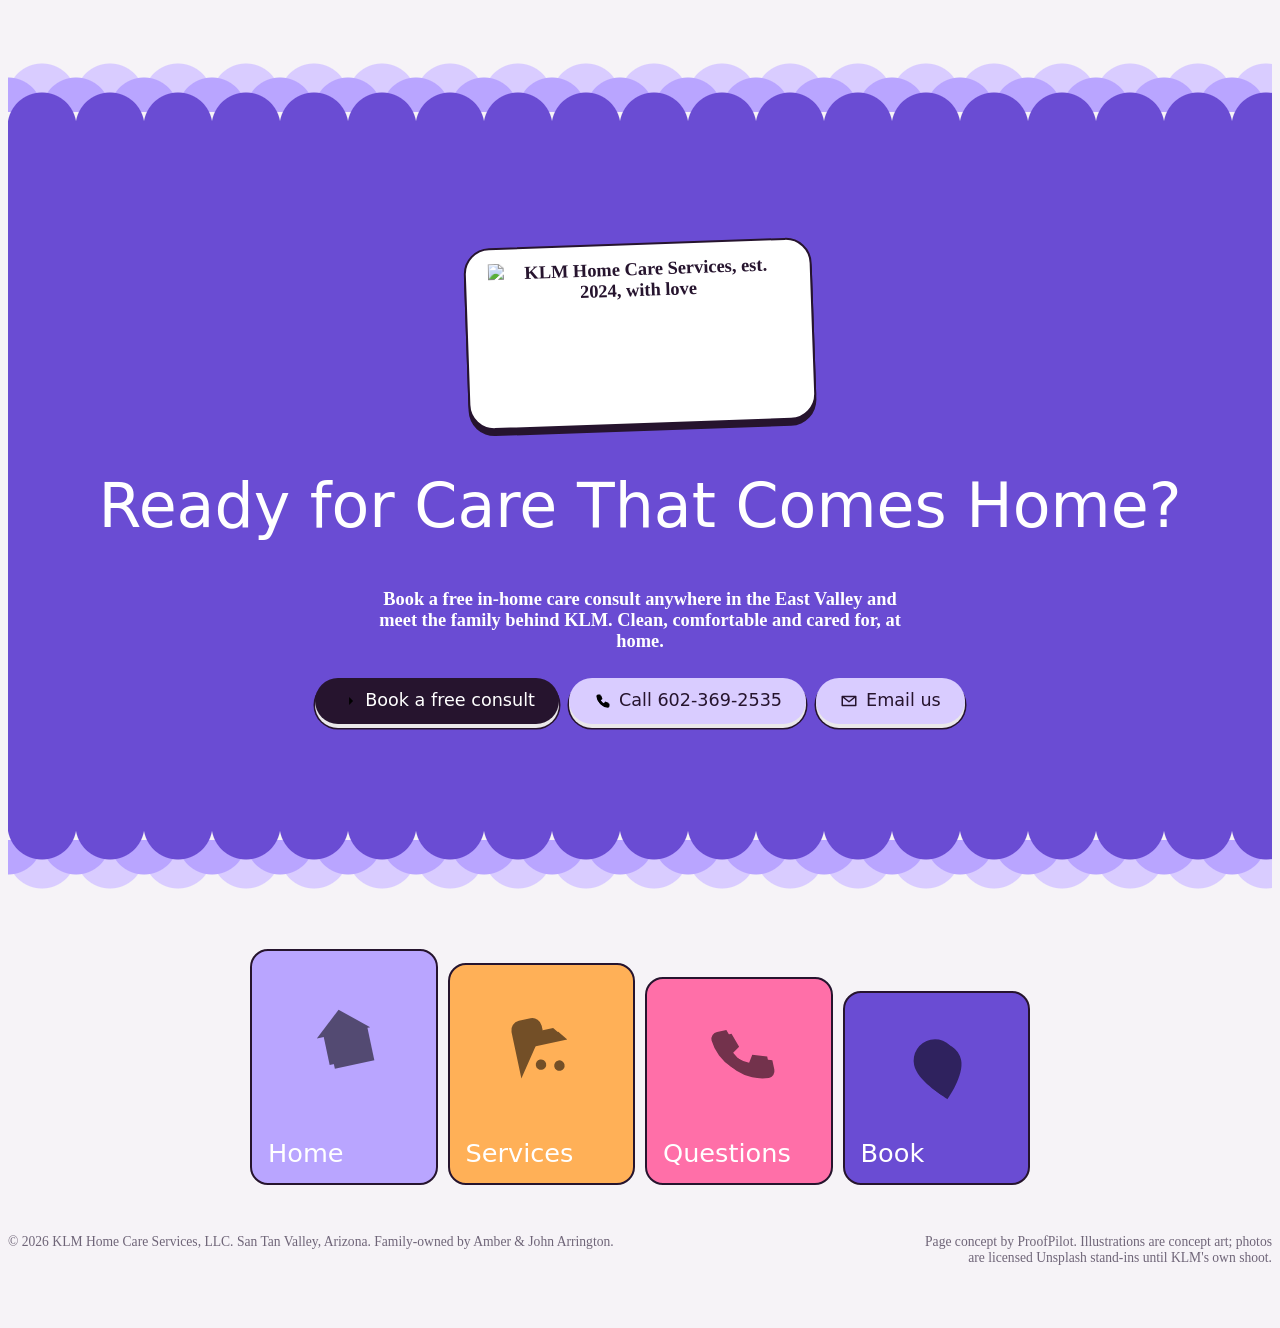
==== commit c779c731: "Update KLM Home Care concept preview" ====
--- a/index.html
+++ b/index.html
@@ -15,7 +15,7 @@
 <script>document.documentElement.classList.add("js","hero-go");try{if(/[?&]nointro/.test(location.search))sessionStorage.setItem("klm_intro","1");if(matchMedia("(prefers-reduced-motion: reduce)").matches)document.documentElement.classList.add("intro-seen")}catch(e){}</script>
 <link rel="stylesheet" href="assets/site.css?v=42">
 <link rel="stylesheet" href="assets/get-care.css?v=1">
-<link rel="stylesheet" href="assets/get-care-zoomie.css?v=22">
+<link rel="stylesheet" href="assets/get-care-zoomie.css?v=23">
 <link rel="canonical" href="https://klmhomecare.com/">
 <meta property="og:type" content="website">
 <meta property="og:title" content="In-Home Care in San Tan Valley, AZ | KLM Home Care Services">
@@ -484,7 +484,7 @@
 
 <svg width="0" height="0" style="position:absolute" aria-hidden="true"><symbol id="zm-heart" viewBox="0 0 24 24"><path d="M12 21C4 15.5 2 11.5 3.5 8 5 4.6 9.6 4.3 12 7.6 14.4 4.3 19 4.6 20.5 8 22 11.5 20 15.5 12 21z" fill="#FF6FA8" stroke="#26142E" stroke-width="1.4" stroke-linejoin="round"/></symbol></svg>
 <div class="gc-toast" id="toast" role="status"></div>
-<script src="assets/get-care-zoomie.js?v=4"></script>
+<script src="assets/get-care-zoomie.js?v=5"></script>
 <script src="assets/butterflies.js?v=3"></script>
 <script src="assets/reviews.js?v=1"></script>
 <script src="assets/klm-reviews.js?v=1"></script>
--- a/assets/get-care-zoomie.css
+++ b/assets/get-care-zoomie.css
@@ -449,3 +449,4 @@
 @media (max-width:600px){.zm .ticket-logo{width:112px}}
 .zm .ticket-logo{width:clamp(150px,12vw,176px);margin:0}
 @media (max-width:600px){.zm .ticket-logo{width:120px}}
+@media (max-width:600px){.zm .zm-prop-brush{width:62px;left:6px;top:-34px}}
